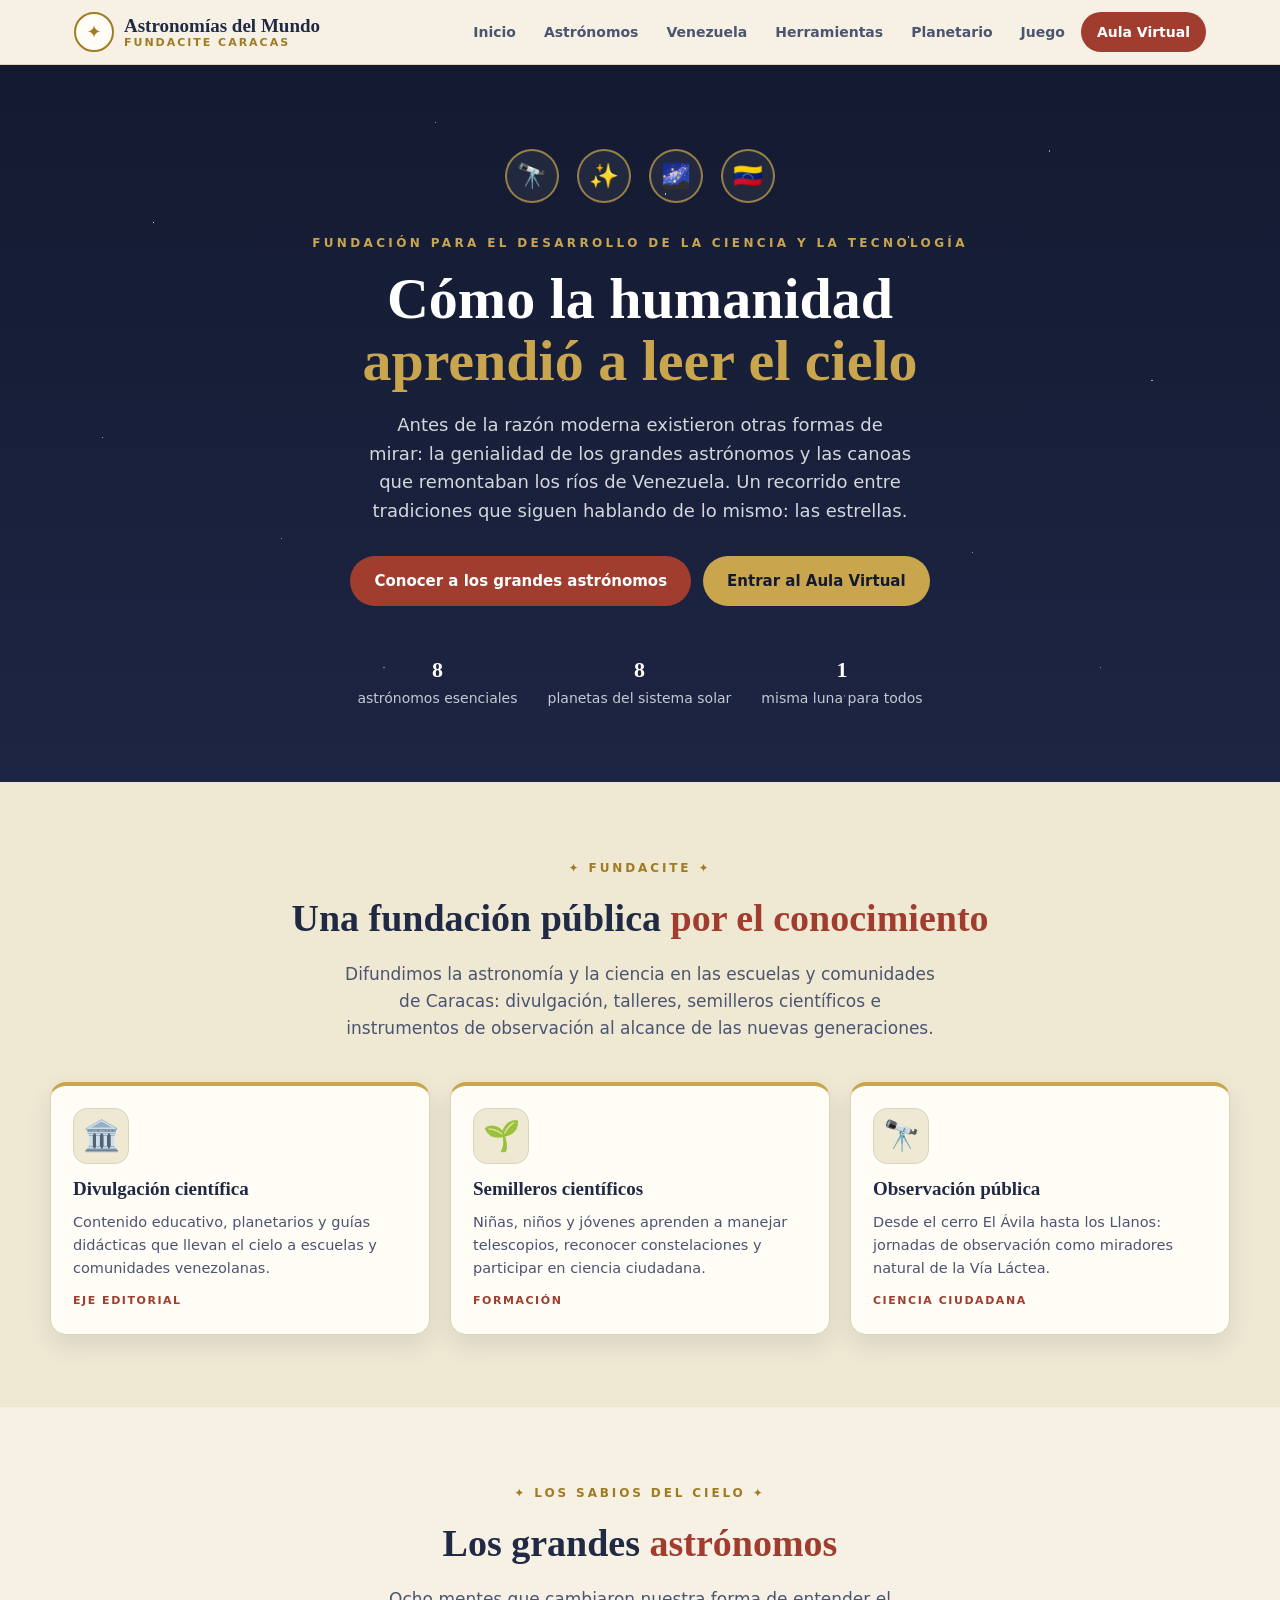
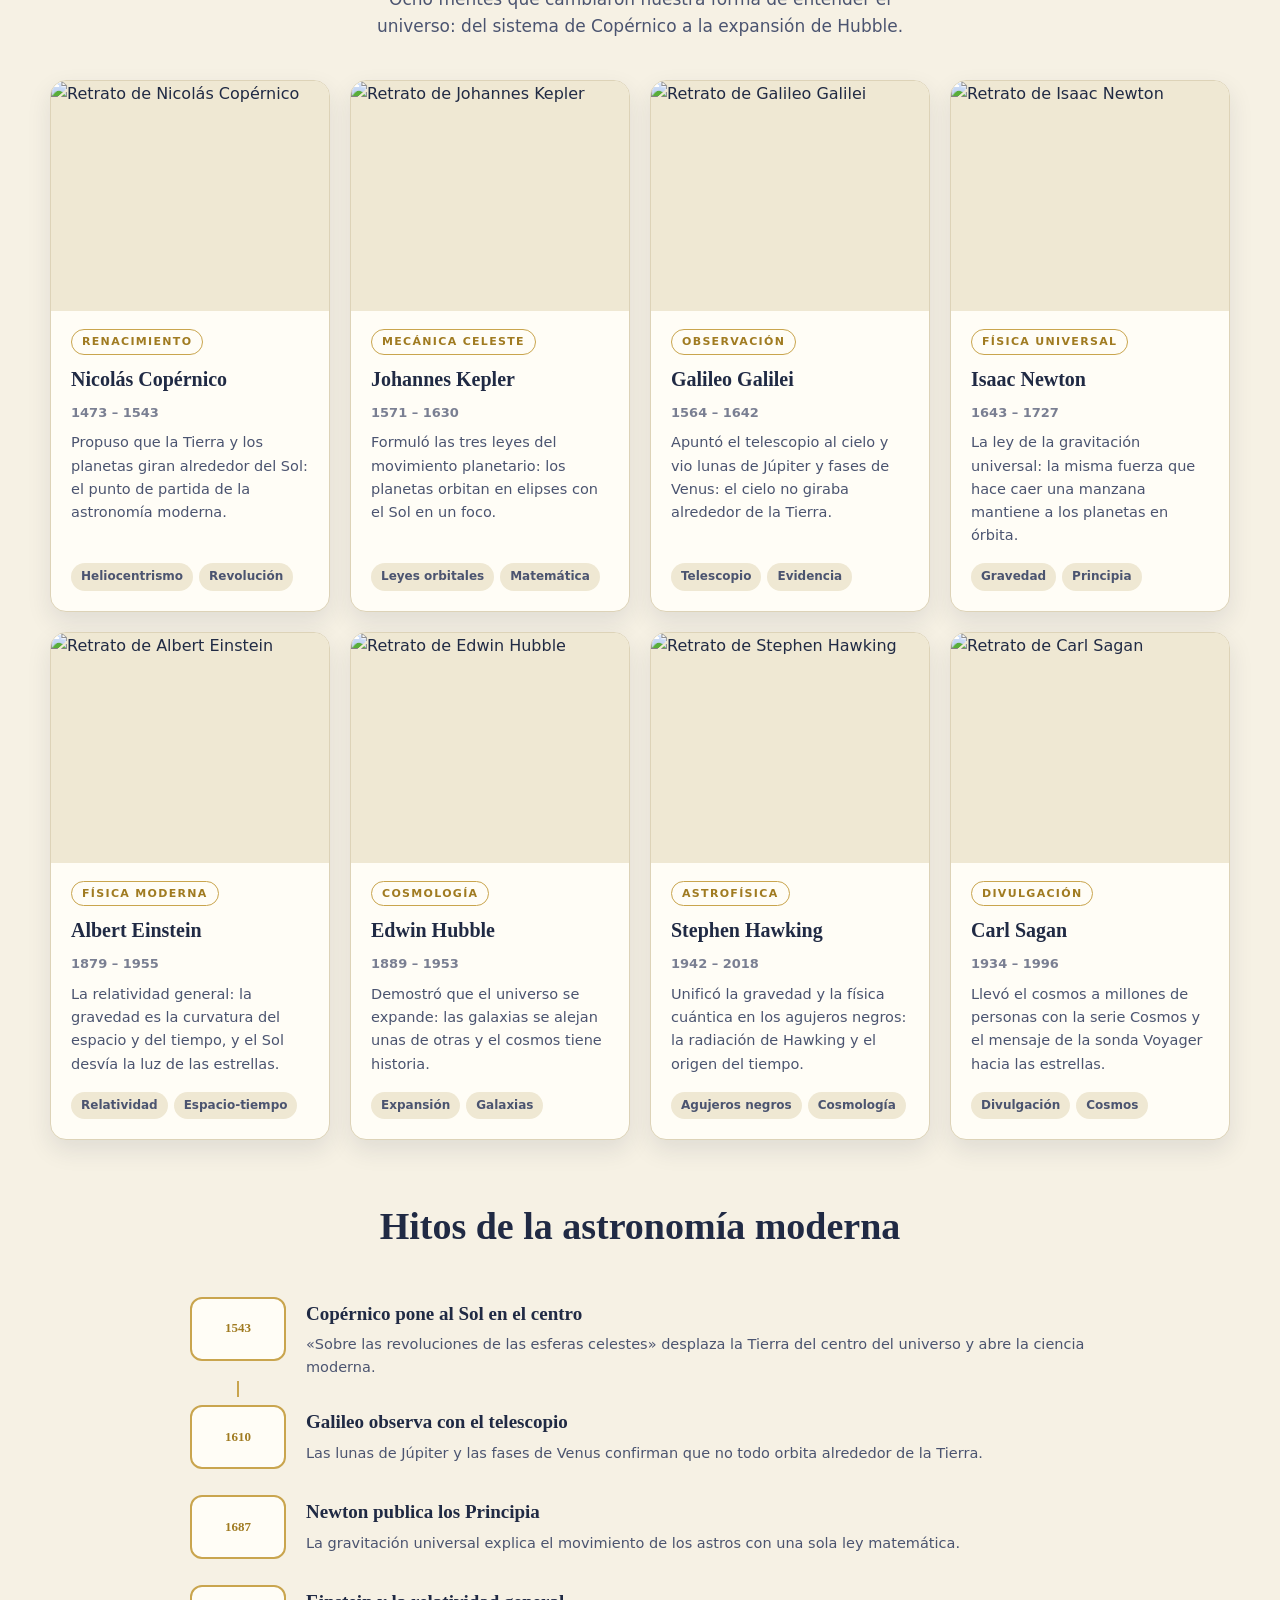
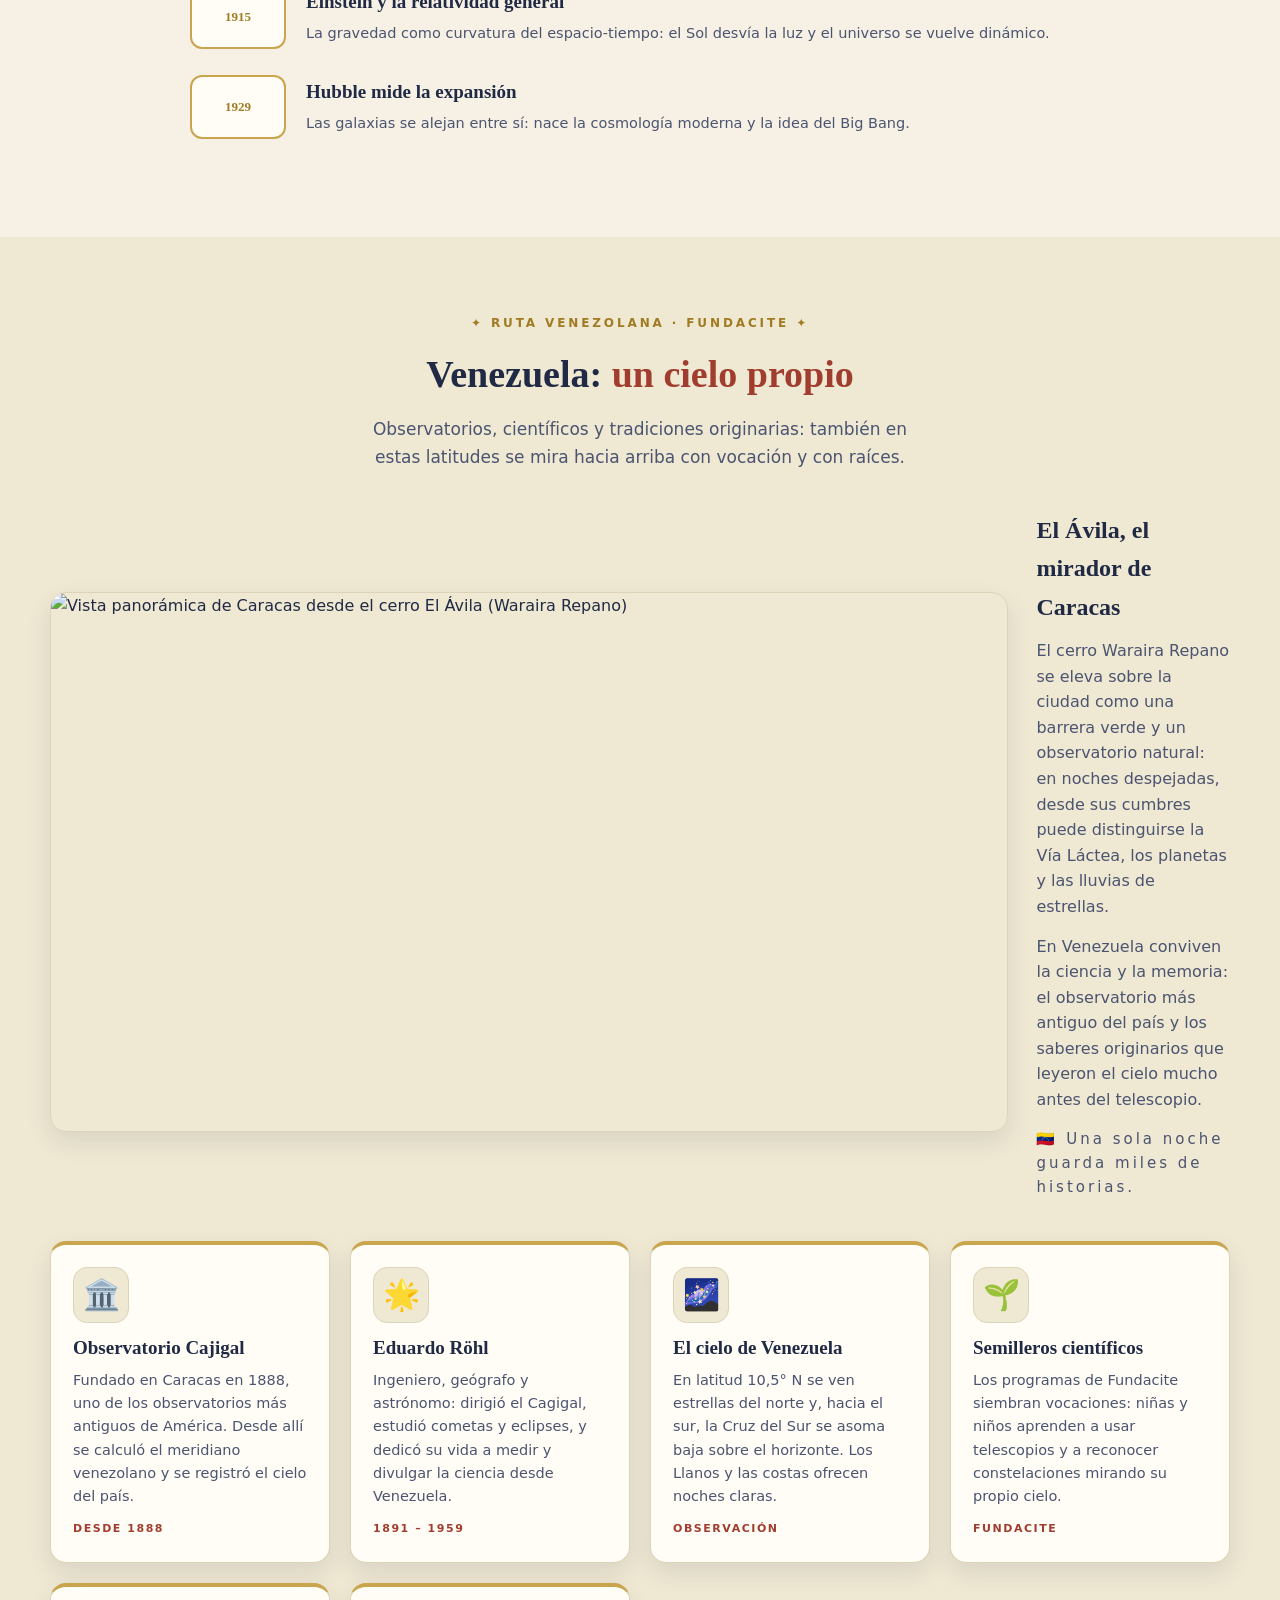
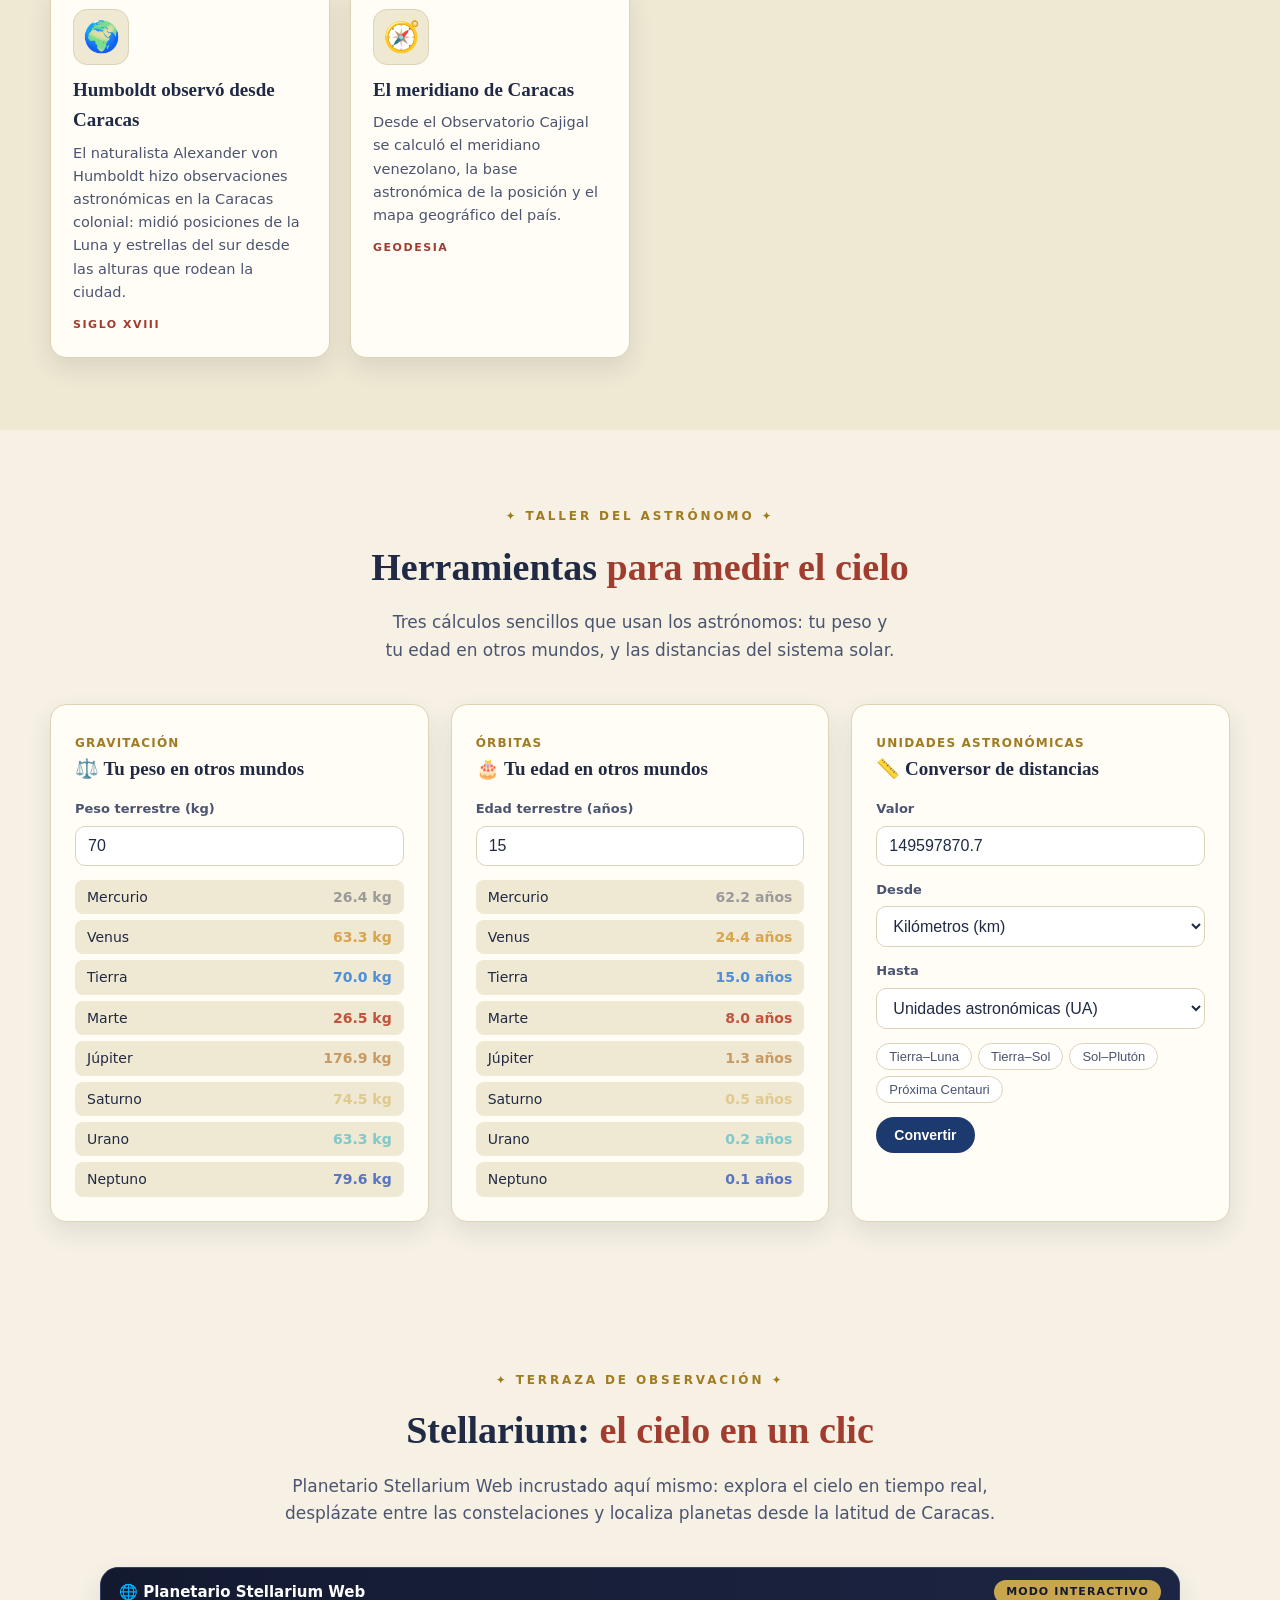
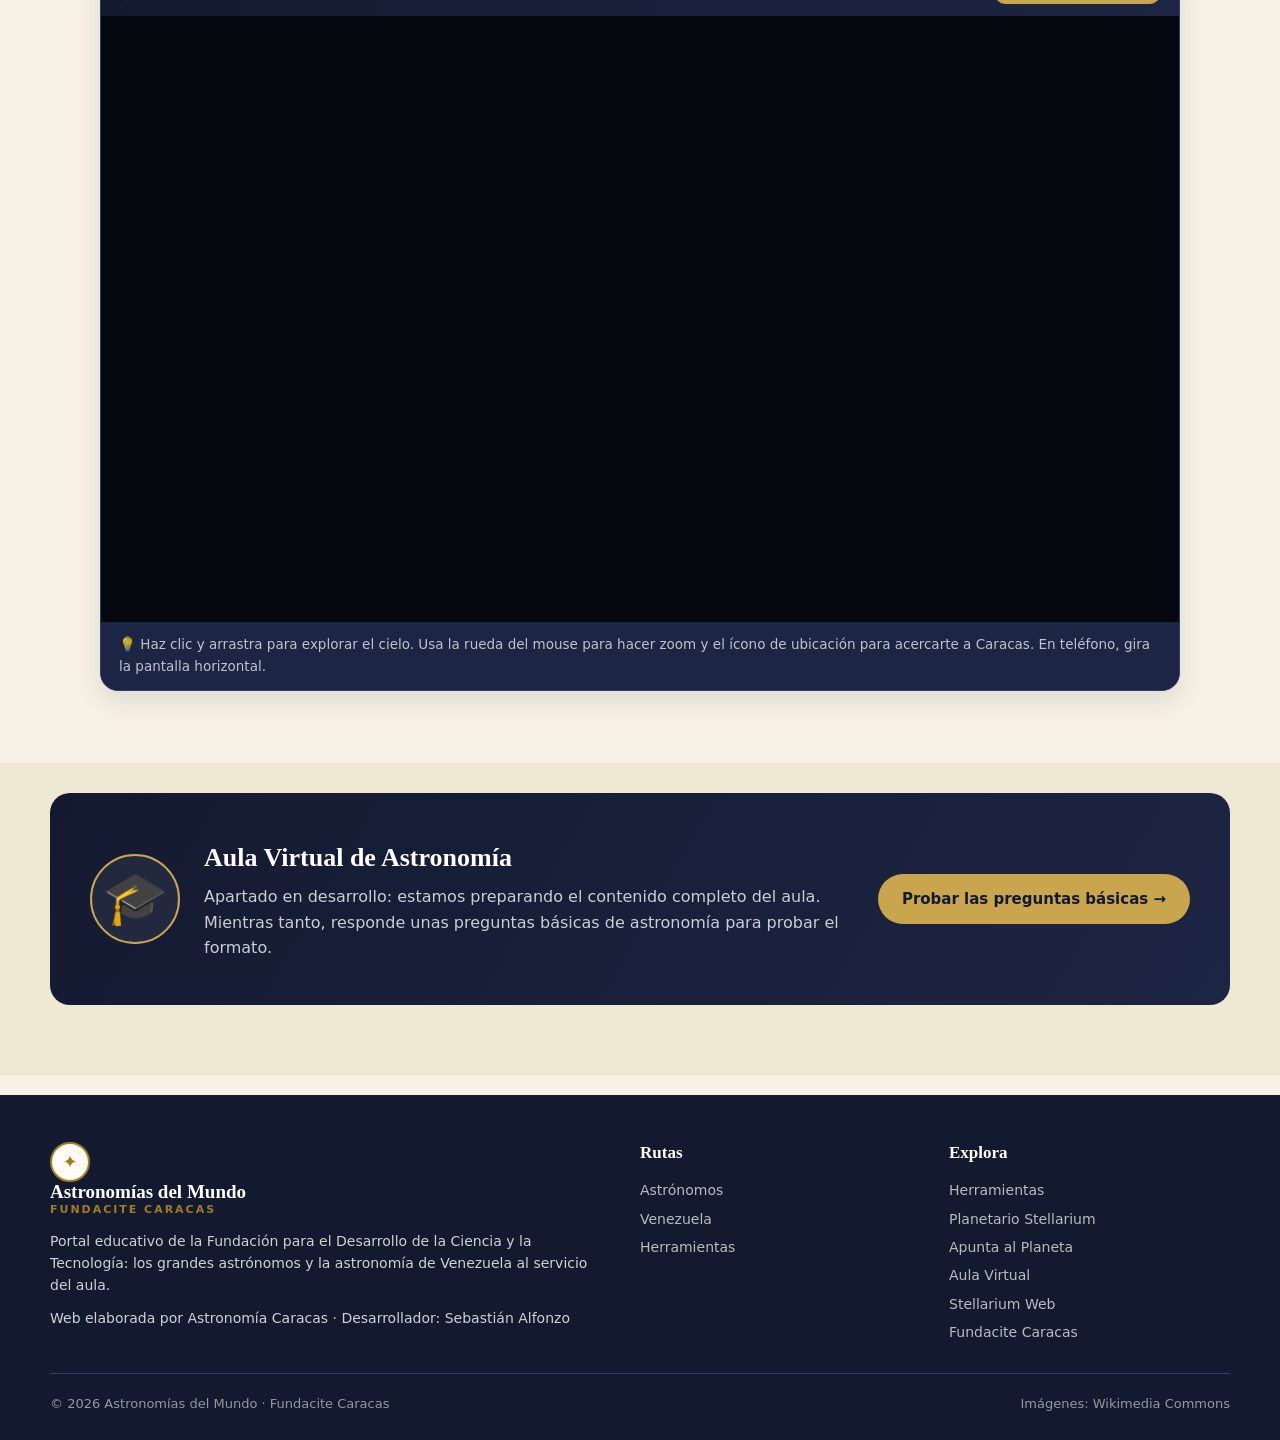
==== index.html @ c4f4f10f "Fundaciteweb: portal Astronomias del Mundo + juego Apunta al Planeta" ====
<!DOCTYPE html>
<html lang="es" dir="ltr">
<head>
    <meta charset="UTF-8">
    <meta name="viewport" content="width=device-width, initial-scale=1.0">
    <title>Astronomías del Mundo · Fundacite Caracas</title>
    <meta name="description" content="Portal educativo de astronomía de la Fundación para el Desarrollo de la Ciencia y la Tecnología: los grandes astrónomos y el cielo de Venezuela.">
    <link rel="stylesheet" href="css/style.css">
</head>
<body>
    <a class="skip-link" href="#inicio">Saltar al contenido</a>

    <!-- ============ ENCABEZADO ============ -->
    <header class="site-header">
        <div class="header-inner">
            <a class="brand" href="index.html">
                <span class="brand-mark" aria-hidden="true">✦</span>
                <span class="brand-name">Astronomías del Mundo<span class="brand-sub">Fundacite Caracas</span></span>
            </a>
            <button class="menu-toggle" type="button" aria-label="Abrir menú">☰</button>
            <nav class="main-nav" aria-label="Principal">
                <a href="#inicio">Inicio</a>
                <a href="#astronomos">Astrónomos</a>
                <a href="#venezuela">Venezuela</a>
                <a href="#herramientas">Herramientas</a>
                <a href="#planetario">Planetario</a>
                <a href="juego.html">Juego</a>
                <a class="nav-cta" href="aula.html">Aula Virtual</a>
            </nav>
        </div>
    </header>

    <main id="inicio">
        <!-- ============ HERO ============ -->
        <section class="hero">
            <div class="hero-inner">
                <div class="hero-emblems" aria-hidden="true">
                    <span class="emblem">🔭</span>
                    <span class="emblem">✨</span>
                    <span class="emblem">🌌</span>
                    <span class="emblem">🇻🇪</span>
                </div>
                <span class="hero-eyebrow">Fundación para el Desarrollo de la Ciencia y la Tecnología</span>
                <h1>Cómo la humanidad <em>aprendió a leer el cielo</em></h1>
                <p class="lead">Antes de la razón moderna existieron otras formas de mirar: la genialidad de los grandes astrónomos y las canoas que remontaban los ríos de Venezuela. Un recorrido entre tradiciones que siguen hablando de lo mismo: las estrellas.</p>
                <div class="hero-actions">
                    <a class="btn btn-primary" href="#astronomos">Conocer a los grandes astrónomos</a>
                    <a class="btn btn-gold" href="aula.html">Entrar al Aula Virtual</a>
                </div>
                <div class="hero-stats">
                    <div><b>8</b> astrónomos esenciales</div>
                    <div><b>8</b> planetas del sistema solar</div>
                    <div><b>1</b> misma luna para todos</div>
                </div>
            </div>
        </section>

        <!-- ============ INSTITUCIÓN ============ -->
        <section class="section section-alt">
            <div class="container">
                <div class="section-head">
                    <span class="section-eyebrow">Fundacite</span>
                    <h2>Una fundación pública <span class="accent">por el conocimiento</span></h2>
                    <p>Difundimos la astronomía y la ciencia en las escuelas y comunidades de Caracas: divulgación, talleres, semilleros científicos e instrumentos de observación al alcance de las nuevas generaciones.</p>
                </div>
                <div class="fichas" style="grid-template-columns:repeat(auto-fit,minmax(260px,1fr))">
                    <div class="ficha">
                        <div class="ico" aria-hidden="true">🏛️</div>
                        <h3>Divulgación científica</h3>
                        <p>Contenido educativo, planetarios y guías didácticas que llevan el cielo a escuelas y comunidades venezolanas.</p>
                        <span class="label">Eje editorial</span>
                    </div>
                    <div class="ficha">
                        <div class="ico" aria-hidden="true">🌱</div>
                        <h3>Semilleros científicos</h3>
                        <p>Niñas, niños y jóvenes aprenden a manejar telescopios, reconocer constelaciones y participar en ciencia ciudadana.</p>
                        <span class="label">Formación</span>
                    </div>
                    <div class="ficha">
                        <div class="ico" aria-hidden="true">🔭</div>
                        <h3>Observación pública</h3>
                        <p>Desde el cerro El Ávila hasta los Llanos: jornadas de observación como miradores natural de la Vía Láctea.</p>
                        <span class="label">Ciencia ciudadana</span>
                    </div>
                </div>
            </div>
        </section>

        <!-- ============ GRANDES ASTRÓNOMOS ============ -->
        <section class="section" id="astronomos">
            <div class="container">
                <div class="section-head">
                    <span class="section-eyebrow">Los sabios del cielo</span>
                    <h2>Los grandes <span class="accent">astrónomos</span></h2>
                    <p>Ocho mentes que cambiaron nuestra forma de entender el universo: del sistema de Copérnico a la expansión de Hubble.</p>
                </div>

                <div class="cards">
                    <article class="card">
                        <img src="https://upload.wikimedia.org/wikipedia/commons/thumb/f/f2/Nikolaus_Kopernikus.jpg/500px-Nikolaus_Kopernikus.jpg" alt="Retrato de Nicolás Copérnico" loading="lazy" width="500" height="640">
                        <div class="card-body">
                            <span class="card-tag">Renacimiento</span>
                            <h3>Nicolás Copérnico</h3>
                            <span class="sub">1473 – 1543</span>
                            <p>Propuso que la Tierra y los planetas giran alrededor del Sol: el punto de partida de la astronomía moderna.</p>
                            <ul><li>Heliocentrismo</li><li>Revolución</li></ul>
                        </div>
                    </article>

                    <article class="card">
                        <img src="https://upload.wikimedia.org/wikipedia/commons/thumb/7/74/JKepler.jpg/500px-JKepler.jpg" alt="Retrato de Johannes Kepler" loading="lazy" width="500" height="640">
                        <div class="card-body">
                            <span class="card-tag">Mecánica celeste</span>
                            <h3>Johannes Kepler</h3>
                            <span class="sub">1571 – 1630</span>
                            <p>Formuló las tres leyes del movimiento planetario: los planetas orbitan en elipses con el Sol en un foco.</p>
                            <ul><li>Leyes orbitales</li><li>Matemática</li></ul>
                        </div>
                    </article>

                    <article class="card">
                        <img src="https://upload.wikimedia.org/wikipedia/commons/thumb/d/d4/Justus_Sustermans_-_Portrait_of_Galileo_Galilei%2C_1636.jpg/500px-Justus_Sustermans_-_Portrait_of_Galileo_Galilei%2C_1636.jpg" alt="Retrato de Galileo Galilei" loading="lazy" width="500" height="640">
                        <div class="card-body">
                            <span class="card-tag">Observación</span>
                            <h3>Galileo Galilei</h3>
                            <span class="sub">1564 – 1642</span>
                            <p>Apuntó el telescopio al cielo y vio lunas de Júpiter y fases de Venus: el cielo no giraba alrededor de la Tierra.</p>
                            <ul><li>Telescopio</li><li>Evidencia</li></ul>
                        </div>
                    </article>

                    <article class="card">
                        <img src="https://upload.wikimedia.org/wikipedia/commons/thumb/3/3b/Portrait_of_Sir_Isaac_Newton%2C_1689.jpg/500px-Portrait_of_Sir_Isaac_Newton%2C_1689.jpg" alt="Retrato de Isaac Newton" loading="lazy" width="500" height="640">
                        <div class="card-body">
                            <span class="card-tag">Física universal</span>
                            <h3>Isaac Newton</h3>
                            <span class="sub">1643 – 1727</span>
                            <p>La ley de la gravitación universal: la misma fuerza que hace caer una manzana mantiene a los planetas en órbita.</p>
                            <ul><li>Gravedad</li><li>Principia</li></ul>
                        </div>
                    </article>

                    <article class="card">
                        <img src="https://upload.wikimedia.org/wikipedia/commons/thumb/2/28/Albert_Einstein_Head_cleaned.jpg/500px-Albert_Einstein_Head_cleaned.jpg" alt="Retrato de Albert Einstein" loading="lazy" width="500" height="640">
                        <div class="card-body">
                            <span class="card-tag">Física moderna</span>
                            <h3>Albert Einstein</h3>
                            <span class="sub">1879 – 1955</span>
                            <p>La relatividad general: la gravedad es la curvatura del espacio y del tiempo, y el Sol desvía la luz de las estrellas.</p>
                            <ul><li>Relatividad</li><li>Espacio-tiempo</li></ul>
                        </div>
                    </article>

                    <article class="card">
                        <img src="https://upload.wikimedia.org/wikipedia/commons/thumb/1/15/Studio_portrait_photograph_of_Edwin_Powell_Hubble_%28cropped%29.JPG/500px-Studio_portrait_photograph_of_Edwin_Powell_Hubble_%28cropped%29.JPG" alt="Retrato de Edwin Hubble" loading="lazy" width="500" height="640">
                        <div class="card-body">
                            <span class="card-tag">Cosmología</span>
                            <h3>Edwin Hubble</h3>
                            <span class="sub">1889 – 1953</span>
                            <p>Demostró que el universo se expande: las galaxias se alejan unas de otras y el cosmos tiene historia.</p>
                            <ul><li>Expansión</li><li>Galaxias</li></ul>
                        </div>
                    </article>

                    <article class="card">
                        <img src="https://upload.wikimedia.org/wikipedia/commons/thumb/e/eb/Stephen_Hawking.StarChild.jpg/500px-Stephen_Hawking.StarChild.jpg" alt="Retrato de Stephen Hawking" loading="lazy" width="500" height="640">
                        <div class="card-body">
                            <span class="card-tag">Astrofísica</span>
                            <h3>Stephen Hawking</h3>
                            <span class="sub">1942 – 2018</span>
                            <p>Unificó la gravedad y la física cuántica en los agujeros negros: la radiación de Hawking y el origen del tiempo.</p>
                            <ul><li>Agujeros negros</li><li>Cosmología</li></ul>
                        </div>
                    </article>

                    <article class="card">
                        <img src="https://upload.wikimedia.org/wikipedia/commons/thumb/8/8d/Carl_Sagan_Planetary_Society_cropped.png/500px-Carl_Sagan_Planetary_Society_cropped.jpg" alt="Retrato de Carl Sagan" loading="lazy" width="500" height="640">
                        <div class="card-body">
                            <span class="card-tag">Divulgación</span>
                            <h3>Carl Sagan</h3>
                            <span class="sub">1934 – 1996</span>
                            <p>Llevó el cosmos a millones de personas con la serie Cosmos y el mensaje de la sonda Voyager hacia las estrellas.</p>
                            <ul><li>Divulgación</li><li>Cosmos</li></ul>
                        </div>
                    </article>
                </div>

                <div class="section-head" style="margin-top:56px">
                    <h2>Hitos de la astronomía moderna</h2>
                </div>
                <div class="ruta">
                    <div class="hito">
                        <div class="hito-date">1543</div>
                        <div class="hito-body">
                            <h3>Copérnico pone al Sol en el centro</h3>
                            <p>«Sobre las revoluciones de las esferas celestes» desplaza la Tierra del centro del universo y abre la ciencia moderna.</p>
                        </div>
                    </div>
                    <div class="hito">
                        <div class="hito-date">1610</div>
                        <div class="hito-body">
                            <h3>Galileo observa con el telescopio</h3>
                            <p>Las lunas de Júpiter y las fases de Venus confirman que no todo orbita alrededor de la Tierra.</p>
                        </div>
                    </div>
                    <div class="hito">
                        <div class="hito-date">1687</div>
                        <div class="hito-body">
                            <h3>Newton publica los Principia</h3>
                            <p>La gravitación universal explica el movimiento de los astros con una sola ley matemática.</p>
                        </div>
                    </div>
                    <div class="hito">
                        <div class="hito-date">1915</div>
                        <div class="hito-body">
                            <h3>Einstein y la relatividad general</h3>
                            <p>La gravedad como curvatura del espacio-tiempo: el Sol desvía la luz y el universo se vuelve dinámico.</p>
                        </div>
                    </div>
                    <div class="hito">
                        <div class="hito-date">1929</div>
                        <div class="hito-body">
                            <h3>Hubble mide la expansión</h3>
                            <p>Las galaxias se alejan entre sí: nace la cosmología moderna y la idea del Big Bang.</p>
                        </div>
                    </div>
                </div>
            </div>
        </section>

        <!-- ============ VENEZUELA ============ -->
        <section class="section section-alt" id="venezuela">
            <div class="container">
                <div class="section-head">
                    <span class="section-eyebrow">Ruta venezolana · Fundacite</span>
                    <h2>Venezuela: <span class="accent">un cielo propio</span></h2>
                    <p>Observatorios, científicos y tradiciones originarias: también en estas latitudes se mira hacia arriba con vocación y con raíces.</p>
                </div>

                <div class="venezuela-grid">
                    <img src="https://upload.wikimedia.org/wikipedia/commons/thumb/e/e7/Vista_Panor%C3%A1mica_de_La_Ciudad_de_Caracas_desde_El_Paseo_el_Avila.jpg/960px-Vista_Panor%C3%A1mica_de_La_Ciudad_de_Caracas_desde_El_Paseo_el_Avila.jpg" alt="Vista panorámica de Caracas desde el cerro El Ávila (Waraira Repano)" loading="lazy" width="960" height="540">
                    <div class="venezuela-text">
                        <h3>El Ávila, el mirador de Caracas</h3>
                        <p>El cerro Waraira Repano se eleva sobre la ciudad como una barrera verde y un observatorio natural: en noches despejadas, desde sus cumbres puede distinguirse la Vía Láctea, los planetas y las lluvias de estrellas.</p>
                        <p>En Venezuela conviven la ciencia y la memoria: el observatorio más antiguo del país y los saberes originarios que leyeron el cielo mucho antes del telescopio.</p>
                        <p class="flag">🇻🇪 Una sola noche guarda miles de historias.</p>
                    </div>
                </div>

                <div class="fichas" style="margin-top:28px">
                    <div class="ficha">
                        <div class="ico" aria-hidden="true">🏛️</div>
                        <h3>Observatorio Cajigal</h3>
                        <p>Fundado en Caracas en 1888, uno de los observatorios más antiguos de América. Desde allí se calculó el meridiano venezolano y se registró el cielo del país.</p>
                        <span class="label">Desde 1888</span>
                    </div>
                    <div class="ficha">
                        <div class="ico" aria-hidden="true">🌟</div>
                        <h3>Eduardo Röhl</h3>
                        <p>Ingeniero, geógrafo y astrónomo: dirigió el Cagigal, estudió cometas y eclipses, y dedicó su vida a medir y divulgar la ciencia desde Venezuela.</p>
                        <span class="label">1891 – 1959</span>
                    </div>
                    <div class="ficha">
                        <div class="ico" aria-hidden="true">🌌</div>
                        <h3>El cielo de Venezuela</h3>
                        <p>En latitud 10,5° N se ven estrellas del norte y, hacia el sur, la Cruz del Sur se asoma baja sobre el horizonte. Los Llanos y las costas ofrecen noches claras.</p>
                        <span class="label">Observación</span>
                    </div>
                    <div class="ficha">
                        <div class="ico" aria-hidden="true">🌱</div>
                        <h3>Semilleros científicos</h3>
                        <p>Los programas de Fundacite siembran vocaciones: niñas y niños aprenden a usar telescopios y a reconocer constelaciones mirando su propio cielo.</p>
                        <span class="label">Fundacite</span>
                    </div>
                    <div class="ficha">
                        <div class="ico" aria-hidden="true">🌍</div>
                        <h3>Humboldt observó desde Caracas</h3>
                        <p>El naturalista Alexander von Humboldt hizo observaciones astronómicas en la Caracas colonial: midió posiciones de la Luna y estrellas del sur desde las alturas que rodean la ciudad.</p>
                        <span class="label">Siglo XVIII</span>
                    </div>
                    <div class="ficha">
                        <div class="ico" aria-hidden="true">🧭</div>
                        <h3>El meridiano de Caracas</h3>
                        <p>Desde el Observatorio Cajigal se calculó el meridiano venezolano, la base astronómica de la posición y el mapa geográfico del país.</p>
                        <span class="label">Geodesia</span>
                    </div>
                </div>
            </div>
        </section>

        <!-- ============ HERRAMIENTAS ============ -->
        <section class="section" id="herramientas">
            <div class="container">
                <div class="section-head">
                    <span class="section-eyebrow">Taller del astrónomo</span>
                    <h2>Herramientas <span class="accent">para medir el cielo</span></h2>
                    <p>Tres cálculos sencillos que usan los astrónomos: tu peso y tu edad en otros mundos, y las distancias del sistema solar.</p>
                </div>

                <div class="tools-grid">
                    <div class="tool" id="tool-peso">
                        <span class="tool-tag">Gravitación</span>
                        <h3>⚖️ Tu peso en otros mundos</h3>
                        <div class="field">
                            <label for="weight-input">Peso terrestre (kg)</label>
                            <input type="number" id="weight-input" value="70" min="0" step="0.1" inputmode="decimal">
                        </div>
                        <div class="tool-results" id="weight-results"></div>
                    </div>

                    <div class="tool" id="tool-edad">
                        <span class="tool-tag">Órbitas</span>
                        <h3>🎂 Tu edad en otros mundos</h3>
                        <div class="field">
                            <label for="age-input">Edad terrestre (años)</label>
                            <input type="number" id="age-input" value="15" min="0" step="0.5" inputmode="decimal">
                        </div>
                        <div class="tool-results" id="age-results"></div>
                    </div>

                    <div class="tool" id="tool-dist">
                        <span class="tool-tag">Unidades astronómicas</span>
                        <h3>📏 Conversor de distancias</h3>
                        <div class="field">
                            <label for="dist-input">Valor</label>
                            <input type="number" id="dist-input" value="149597870.7" min="0" step="any" inputmode="decimal">
                        </div>
                        <div class="field">
                            <label for="dist-from">Desde</label>
                            <select id="dist-from">
                                <option value="km">Kilómetros (km)</option>
                                <option value="ua">Unidades astronómicas (UA)</option>
                                <option value="ly">Años luz (ly)</option>
                            </select>
                        </div>
                        <div class="field">
                            <label for="dist-to">Hasta</label>
                            <select id="dist-to">
                                <option value="ua" selected>Unidades astronómicas (UA)</option>
                                <option value="km">Kilómetros (km)</option>
                                <option value="ly">Años luz (ly)</option>
                            </select>
                        </div>
                        <div class="chips">
                            <button class="chip" type="button">Tierra–Luna</button>
                            <button class="chip" type="button">Tierra–Sol</button>
                            <button class="chip" type="button">Sol–Plutón</button>
                            <button class="chip" type="button">Próxima Centauri</button>
                        </div>
                        <button class="tool-btn" id="dist-convert" type="button">Convertir</button>
                        <div class="tool-results" id="dist-results"></div>
                    </div>
                </div>
            </div>
        </section>

        <!-- ============ PLANETARIO (CAPTURADORA STELLARIUM) ============ -->
        <section class="section" id="planetario">
            <div class="container">
                <div class="section-head">
                    <span class="section-eyebrow">Terraza de observación</span>
                    <h2>Stellarium: <span class="accent">el cielo en un clic</span></h2>
                    <p>Planetario Stellarium Web incrustado aquí mismo: explora el cielo en tiempo real, desplázate entre las constelaciones y localiza planetas desde la latitud de Caracas.</p>
                </div>

                <div class="sky-frame">
                    <div class="sky-frame-head">
                        <span>🌐 Planetario Stellarium Web</span>
                        <span class="sky-live">MODO INTERACTIVO</span>
                    </div>
                    <div class="sky-embed">
                        <iframe src="https://stellarium-web.org/" title="Planetario Stellarium Web" loading="lazy" allowfullscreen></iframe>
                    </div>
                    <p class="rotate-tip">📱 En el celular: gira el teléfono a <strong>horizontal</strong> para ver el planetario a pantalla completa.</p>
                    <p class="sky-hint">💡 Haz clic y arrastra para explorar el cielo. Usa la rueda del mouse para hacer zoom y el ícono de ubicación para acercarte a Caracas. En teléfono, gira la pantalla horizontal.</p>
                </div>
            </div>
        </section>

        <!-- ============ BANNER AULA ============ -->
        <section class="section section-alt" style="padding-top:30px;padding-bottom:70px">
            <div class="container">
                <div class="aula-banner">
                    <div class="ab-ico" aria-hidden="true">🎓</div>
                    <div class="ab-text">
                        <h3>Aula Virtual de Astronomía</h3>
                        <p>Apartado en desarrollo: estamos preparando el contenido completo del aula. Mientras tanto, responde unas preguntas básicas de astronomía para probar el formato.</p>
                    </div>
                    <a class="btn btn-gold" href="aula.html">Probar las preguntas básicas →</a>
                </div>
            </div>
        </section>
    </main>

    <!-- ============ PIE ============ -->
    <footer class="footer">
        <div class="footer-inner">
            <div class="footer-grid">
                <div class="footer-about">
                    <a class="brand" href="index.html" style="margin-right:auto">
                        <span class="brand-mark" aria-hidden="true">✦</span>
                        <span class="brand-name" style="color:#fff">Astronomías del Mundo<span class="brand-sub">Fundacite Caracas</span></span>
                    </a>
                    <p>Portal educativo de la Fundación para el Desarrollo de la Ciencia y la Tecnología: los grandes astrónomos y la astronomía de Venezuela al servicio del aula.</p>
                    <p>Web elaborada por Astronomía Caracas · Desarrollador: Sebastián Alfonzo</p>
                </div>
                <div>
                    <h4>Rutas</h4>
                    <a href="#astronomos">Astrónomos</a>
                    <a href="#venezuela">Venezuela</a>
                    <a href="#herramientas">Herramientas</a>
                </div>
                <div>
                    <h4>Explora</h4>
                    <a href="#herramientas">Herramientas</a>
                    <a href="#planetario">Planetario Stellarium</a>
                    <a href="juego.html">Apunta al Planeta</a>
                    <a href="aula.html">Aula Virtual</a>
                    <a href="https://stellarium-web.org/" target="_blank" rel="noopener">Stellarium Web</a>
                    <a href="https://fundacite-caracas.com/" target="_blank" rel="noopener">Fundacite Caracas</a>
                </div>
            </div>
            <div class="footer-bottom">
                <span>© <span id="year">2026</span> Astronomías del Mundo · Fundacite Caracas</span>
                <span>Imágenes: Wikimedia Commons</span>
            </div>
        </div>
    </footer>

    <script src="js/main.js" defer></script>
</body>
</html>
---- css/style.css ----
/* ============================================
   ASTRONOMÍAS DEL MUNDO · FUNDACITE CARACAS
   Tema estático y ligero: editorial claro + cielo nocturno.
   ============================================ */

:root {
    --paper: #f6f1e4;
    --paper-2: #efe8d3;
    --card: #fffdf6;
    --ink: #202a44;
    --ink-soft: #4b5470;
    --muted: #7a7f92;
    --line: #ddd3b8;
    --gold: #a07b21;
    --gold-soft: #c9a54e;
    --red: #a13d2f;
    --blue: #1d3a6e;
    --night: #131a30;
    --night-2: #1d2544;
    --night-line: #31406b;
    --white: #ffffff;
    --serif: Georgia, "Times New Roman", serif;
    --sans: system-ui, -apple-system, "Segoe UI", Roboto, Arial, sans-serif;
    --max: 1180px;
    --radius: 16px;
    --shadow: 0 10px 24px rgba(32, 42, 68, 0.10);
}

* { margin: 0; padding: 0; box-sizing: border-box; }

html { scroll-behavior: smooth; }

body {
    font-family: var(--sans);
    background: var(--paper);
    color: var(--ink);
    line-height: 1.6;
    font-size: 16px;
}

img { max-width: 100%; display: block; }

a { color: inherit; }

:focus-visible {
    outline: 3px solid var(--gold);
    outline-offset: 2px;
    border-radius: 4px;
}

.section, .unidades, #inicio { scroll-margin-top: 74px; }

.ficha.has-img { padding: 0; overflow: hidden; }

.ficha.has-img > img { width: 100%; height: 180px; object-fit: cover; background: var(--paper-2); }

.ficha.has-img .ficha-body { padding: 20px 22px 22px; }

.skip-link {
    position: absolute;
    left: -9999px;
    top: 0;
    background: var(--ink);
    color: #fff;
    padding: 10px 16px;
    z-index: 100;
}

.skip-link:focus { left: 8px; top: 8px; }

/* ---------- Encabezado ---------- */

.site-header {
    position: sticky;
    top: 0;
    z-index: 50;
    background: rgba(246, 241, 228, 0.92);
    -webkit-backdrop-filter: blur(6px);
    backdrop-filter: blur(6px);
    border-bottom: 1px solid var(--line);
}

.header-inner {
    max-width: var(--max);
    margin: 0 auto;
    padding: 12px 24px;
    display: flex;
    align-items: center;
    gap: 16px;
}

.brand {
    display: flex;
    align-items: center;
    gap: 10px;
    text-decoration: none;
    margin-right: auto;
}

.brand-mark {
    width: 40px;
    height: 40px;
    border: 2px solid var(--gold);
    border-radius: 50%;
    display: grid;
    place-items: center;
    color: var(--gold);
    font-size: 18px;
    background: var(--card);
}

.brand-name {
    font-family: var(--serif);
    font-size: 19px;
    font-weight: 700;
    color: var(--ink);
    line-height: 1.1;
}

.brand-sub {
    display: block;
    font-family: var(--sans);
    font-size: 11px;
    letter-spacing: 0.18em;
    text-transform: uppercase;
    color: var(--gold);
    font-weight: 700;
}

.main-nav { display: flex; align-items: center; gap: 4px; flex-wrap: wrap; }

.main-nav a {
    text-decoration: none;
    color: var(--ink-soft);
    font-size: 14px;
    font-weight: 600;
    padding: 8px 12px;
    border-radius: 999px;
}

.main-nav a:hover { color: var(--ink); background: var(--paper-2); }

.main-nav .nav-cta {
    background: var(--red);
    color: #fff;
    border-radius: 999px;
    padding: 9px 16px;
}

.main-nav .nav-cta:hover { background: #8a3125; }

/* Menú compacto (móvil) */
.menu-toggle {
    display: none;
    background: var(--card);
    border: 1px solid var(--line);
    border-radius: 10px;
    font-size: 20px;
    padding: 6px 10px;
    cursor: pointer;
    color: var(--ink);
}

/* ---------- Hero ---------- */

.hero {
    position: relative;
    overflow: hidden;
    background: linear-gradient(180deg, var(--night) 0%, var(--night-2) 100%);
    color: #fff;
    padding: 84px 24px 72px;
}

.hero::before {
    content: "";
    position: absolute;
    inset: 0;
    background-image:
        radial-gradient(1.4px 1.4px at 12% 22%, rgba(255,255,255,0.85) 50%, transparent 51%),
        radial-gradient(1.2px 1.2px at 34% 8%, rgba(201,165,78,0.9) 50%, transparent 51%),
        radial-gradient(1.4px 1.4px at 52% 18%, rgba(255,255,255,0.7) 50%, transparent 51%),
        radial-gradient(1.1px 1.1px at 64% 6%, rgba(255,255,255,0.8) 50%, transparent 51%),
        radial-gradient(1.5px 1.5px at 71% 24%, rgba(255,255,255,0.75) 50%, transparent 51%),
        radial-gradient(1.2px 1.2px at 82% 12%, rgba(201,165,78,0.85) 50%, transparent 51%),
        radial-gradient(1.3px 1.3px at 8% 52%, rgba(255,255,255,0.6) 50%, transparent 51%),
        radial-gradient(1.1px 1.1px at 22% 66%, rgba(255,255,255,0.5) 50%, transparent 51%),
        radial-gradient(1.4px 1.4px at 44% 44%, rgba(255,255,255,0.55) 50%, transparent 51%),
        radial-gradient(1.2px 1.2px at 58% 58%, rgba(201,165,78,0.6) 50%, transparent 51%),
        radial-gradient(1.3px 1.3px at 76% 68%, rgba(255,255,255,0.5) 50%, transparent 51%),
        radial-gradient(1.5px 1.5px at 90% 44%, rgba(255,255,255,0.6) 50%, transparent 51%),
        radial-gradient(1.2px 1.2px at 30% 84%, rgba(255,255,255,0.45) 50%, transparent 51%),
        radial-gradient(1.3px 1.3px at 66% 88%, rgba(255,255,255,0.4) 50%, transparent 51%),
        radial-gradient(1.1px 1.1px at 86% 84%, rgba(255,255,255,0.45) 50%, transparent 51%);
}

.hero-inner {
    position: relative;
    max-width: 820px;
    margin: 0 auto;
    text-align: center;
}

.hero-emblems {
    display: flex;
    justify-content: center;
    gap: 18px;
    margin-bottom: 26px;
}

.emblem {
    width: 54px;
    height: 54px;
    border-radius: 50%;
    border: 2px solid rgba(201, 165, 78, 0.7);
    display: grid;
    place-items: center;
    font-size: 24px;
    background: rgba(255, 255, 255, 0.06);
    color: var(--gold-soft);
}

.hero-eyebrow {
    display: inline-block;
    font-size: 12px;
    letter-spacing: 0.28em;
    text-transform: uppercase;
    color: var(--gold-soft);
    font-weight: 700;
    margin-bottom: 14px;
}

.hero h1 {
    font-family: var(--serif);
    font-size: clamp(34px, 5.6vw, 58px);
    line-height: 1.08;
    font-weight: 700;
    margin-bottom: 18px;
    text-wrap: balance;
}

.hero h1 em { color: var(--gold-soft); font-style: normal; }

.hero p.lead {
    font-size: 18px;
    color: rgba(255, 255, 255, 0.82);
    max-width: 640px;
    margin: 0 auto 30px;
    text-wrap: balance;
}

.hero-actions {
    display: flex;
    flex-wrap: wrap;
    justify-content: center;
    gap: 12px;
}

.btn {
    display: inline-block;
    text-decoration: none;
    font-weight: 700;
    font-size: 15px;
    padding: 13px 24px;
    border-radius: 999px;
    border: 0;
    cursor: pointer;
    transition: transform 0.15s ease, box-shadow 0.15s ease;
}

.btn:hover { transform: translateY(-2px); }

.btn-primary { background: var(--red); color: #fff; }
.btn-primary:hover { box-shadow: 0 8px 18px rgba(161, 61, 47, 0.4); }

.btn-gold { background: var(--gold-soft); color: var(--night); }
.btn-gold:hover { box-shadow: 0 8px 18px rgba(201, 165, 78, 0.4); }

.btn-ghost {
    background: transparent;
    color: #fff;
    border: 1.5px solid rgba(255, 255, 255, 0.45);
}

.hero-stats {
    display: flex;
    justify-content: center;
    gap: 10px 30px;
    flex-wrap: wrap;
    margin-top: 46px;
    color: rgba(255, 255, 255, 0.75);
    font-size: 14px;
}

.hero-stats b {
    display: block;
    font-family: var(--serif);
    font-size: 22px;
    color: #fff;
}

/* ---------- Secciones ---------- */

.section { padding: 72px 24px; }

.section-alt { background: var(--paper-2); }

.section-head {
    max-width: 760px;
    margin: 0 auto 40px;
    text-align: center;
}

.section-eyebrow {
    display: inline-block;
    font-size: 12px;
    letter-spacing: 0.24em;
    text-transform: uppercase;
    color: var(--gold);
    font-weight: 700;
    margin-bottom: 10px;
}

.section-eyebrow::before { content: "✦ "; }
.section-eyebrow::after { content: " ✦"; }

.section-head h2 {
    font-family: var(--serif);
    font-size: clamp(26px, 4vw, 38px);
    margin-bottom: 12px;
    color: var(--ink);
    text-wrap: balance;
}

.section-head h2 .accent { color: var(--red); }

.section-head p {
    color: var(--ink-soft);
    font-size: 17px;
    text-wrap: balance;
}

.container { max-width: var(--max); margin: 0 auto; }

/* ---------- Tarjetas ---------- */

.cards {
    display: grid;
    grid-template-columns: repeat(auto-fit, minmax(255px, 1fr));
    gap: 20px;
}

.cards-4 { grid-template-columns: repeat(auto-fit, minmax(240px, 1fr)); }

.card {
    background: var(--card);
    border: 1px solid var(--line);
    border-radius: var(--radius);
    overflow: hidden;
    box-shadow: var(--shadow);
    display: flex;
    flex-direction: column;
}

.card img {
    width: 100%;
    height: 230px;
    object-fit: cover;
    object-position: 50% 18%;
    background: var(--paper-2);
}

.card-body { padding: 18px 20px 20px; display: flex; flex-direction: column; gap: 8px; flex: 1; }

.card-tag {
    align-self: flex-start;
    font-size: 11px;
    font-weight: 700;
    letter-spacing: 0.12em;
    text-transform: uppercase;
    color: var(--gold);
    border: 1px solid var(--gold-soft);
    border-radius: 999px;
    padding: 3px 10px;
}

.card h3 {
    font-family: var(--serif);
    font-size: 20px;
    color: var(--ink);
}

.card .sub {
    font-size: 13px;
    color: var(--muted);
    font-weight: 600;
}

.card p { font-size: 14.5px; color: var(--ink-soft); }

.card ul {
    list-style: none;
    display: flex;
    flex-wrap: wrap;
    gap: 6px;
    margin-top: auto;
    padding-top: 8px;
}

.card ul li {
    font-size: 12px;
    background: var(--paper-2);
    border-radius: 999px;
    padding: 4px 10px;
    color: var(--ink-soft);
    font-weight: 600;
}

/* ---------- Ruta Grecia / línea de hitos ---------- */

.ruta {
    max-width: 900px;
    margin: 0 auto;
    display: grid;
    gap: 0;
}

.hito {
    position: relative;
    display: grid;
    grid-template-columns: 96px 1fr;
    gap: 20px;
    padding-bottom: 26px;
}

.hito:not(:last-child)::before {
    content: "";
    position: absolute;
    left: 47px;
    top: 84px;
    bottom: 8px;
    width: 2px;
    background: var(--gold-soft);
}

.hito-date {
    width: 96px;
    height: 64px;
    border: 2px solid var(--gold-soft);
    background: var(--card);
    border-radius: 12px;
    display: grid;
    place-items: center;
    font-family: var(--serif);
    font-weight: 700;
    color: var(--gold);
    text-align: center;
    font-size: 13px;
}

.hito-body { padding-top: 2px; }

.hito-body h3 { font-family: var(--serif); font-size: 19px; margin-bottom: 4px; }

.hito-body p { color: var(--ink-soft); font-size: 14.5px; }

/* ---------- Fichas (Astrónomos / Venezuela) ---------- */

.fichas { display: grid; grid-template-columns: repeat(auto-fit, minmax(280px, 1fr)); gap: 20px; }

.ficha {
    background: var(--card);
    border: 1px solid var(--line);
    border-top: 4px solid var(--gold-soft);
    border-radius: var(--radius);
    padding: 22px;
    box-shadow: var(--shadow);
}

.ficha h3 { font-family: var(--serif); font-size: 19px; margin: 10px 0 6px; }

.ficha .ico {
    font-size: 30px;
    width: 56px;
    height: 56px;
    border-radius: 14px;
    display: grid;
    place-items: center;
    background: var(--paper-2);
    border: 1px solid var(--line);
}

.ficha p { font-size: 14.5px; color: var(--ink-soft); }

.ficha .label {
    display: inline-block;
    font-size: 11px;
    font-weight: 700;
    letter-spacing: 0.14em;
    margin-top: 12px;
    color: var(--red);
    text-transform: uppercase;
}

/* ---------- Venezuela ---------- */

.venezuela-grid {
    display: grid;
    grid-template-columns: 1fr 1fr;
    gap: 28px;
    align-items: center;
}

.venezuela-grid img {
    width: 100%;
    border-radius: var(--radius);
    border: 1px solid var(--line);
    box-shadow: var(--shadow);
}

.venezuela-text h3 { font-family: var(--serif); font-size: 24px; margin-bottom: 12px; color: var(--ink); }

.venezuela-text p { color: var(--ink-soft); margin-bottom: 14px; }

.venezuela-text .flag { font-size: 15px; letter-spacing: 0.2em; }

/* ---------- Herramientas ---------- */

.tools-grid { display: grid; grid-template-columns: repeat(auto-fit, minmax(300px, 1fr)); gap: 22px; }

.tool {
    background: var(--card);
    border: 1px solid var(--line);
    border-radius: var(--radius);
    padding: 24px;
    box-shadow: var(--shadow);
}

.tool h3 { font-family: var(--serif); font-size: 19px; margin-bottom: 4px; }

.tool .tool-tag { font-size: 12px; color: var(--gold); font-weight: 700; letter-spacing: 0.1em; text-transform: uppercase; }

.tool .field { margin-top: 14px; }

.tool label { display: block; font-size: 13px; font-weight: 700; color: var(--ink-soft); margin-bottom: 6px; }

.tool input[type="number"],
.tool select {
    width: 100%;
    border: 1.5px solid var(--line);
    border-radius: 10px;
    padding: 10px 12px;
    font-size: 16px;
    background: #fff;
    color: var(--ink);
}

.tool select { cursor: pointer; }

.tool input:focus { border-color: var(--gold); outline: none; }

.tool .tool-btn {
    margin-top: 14px;
    background: var(--blue);
    color: #fff;
    border: 0;
    border-radius: 999px;
    padding: 10px 18px;
    font-weight: 700;
    font-size: 14px;
    cursor: pointer;
}

.tool-results { margin-top: 14px; display: grid; gap: 6px; }

.tool-results .row {
    display: flex;
    justify-content: space-between;
    align-items: center;
    background: var(--paper-2);
    border-radius: 8px;
    padding: 6px 12px;
    font-size: 14px;
}

.tool-results .row b { font-variant-numeric: tabular-nums; }

.chips { display: flex; flex-wrap: wrap; gap: 6px; margin-top: 14px; }

.chip {
    border: 1px solid var(--line);
    background: #fff;
    border-radius: 999px;
    padding: 5px 12px;
    font-size: 13px;
    cursor: pointer;
    color: var(--ink-soft);
}

.chip.active { background: var(--blue); color: #fff; border-color: var(--blue); }

/* ---------- Banner Aula Virtual ---------- */

.aula-banner {
    background: linear-gradient(120deg, var(--night), var(--night-2));
    color: #fff;
    border-radius: 20px;
    padding: 44px 40px;
    display: flex;
    flex-wrap: wrap;
    align-items: center;
    gap: 24px;
}

.aula-banner .ab-ico {
    font-size: 52px;
    width: 90px;
    height: 90px;
    border-radius: 50%;
    border: 2px solid var(--gold-soft);
    display: grid;
    place-items: center;
    background: rgba(255,255,255,0.06);
}

.aula-banner .ab-text { flex: 1; min-width: 260px; }

.aula-banner h3 { font-family: var(--serif); font-size: 26px; margin-bottom: 6px; }

.aula-banner p { color: rgba(255,255,255,0.78); }

/* ---------- Pie ---------- */

.footer {
    background: var(--night);
    color: rgba(255,255,255,0.8);
    padding: 44px 24px 26px;
    margin-top: 20px;
}

.footer-inner { max-width: var(--max); margin: 0 auto; }

.footer-grid {
    display: grid;
    grid-template-columns: 2fr 1fr 1fr;
    gap: 28px;
    padding-bottom: 26px;
    border-bottom: 1px solid var(--night-line);
}

.footer h4 { font-family: var(--serif); color: #fff; font-size: 17px; margin-bottom: 10px; }

.footer a { display: block; text-decoration: none; color: rgba(255,255,255,0.7); font-size: 14px; padding: 3px 0; }
.footer a:hover { color: var(--gold-soft); }

.footer-about p { font-size: 14px; margin-top: 10px; }

.footer-bottom {
    display: flex;
    flex-wrap: wrap;
    gap: 10px;
    justify-content: space-between;
    font-size: 13px;
    padding-top: 20px;
    color: rgba(255,255,255,0.55);
}

/* ---------- Planetario (capturadora Stellarium) ---------- */

.sky-frame {
    max-width: 1080px;
    margin: 0 auto;
    background: var(--night);
    border: 1px solid var(--night-line);
    border-radius: 18px;
    overflow: hidden;
    box-shadow: var(--shadow);
}

.sky-frame-head {
    display: flex;
    flex-wrap: wrap;
    justify-content: space-between;
    align-items: center;
    gap: 10px;
    padding: 12px 18px;
    color: #fff;
    background: linear-gradient(90deg, var(--night), var(--night-2));
    font-weight: 700;
    font-size: 15px;
}

.sky-live {
    background: var(--gold-soft);
    color: var(--night);
    border-radius: 999px;
    padding: 3px 12px;
    font-size: 11px;
    text-transform: uppercase;
    letter-spacing: 0.1em;
    font-weight: 800;
}

.sky-embed {
    position: relative;
    aspect-ratio: 16 / 9;
    background: #05070f;
}

.sky-embed iframe {
    position: absolute;
    inset: 0;
    width: 100%;
    height: 100%;
    border: 0;
    display: block;
}

.sky-hint {
    padding: 12px 18px;
    font-size: 13.5px;
    color: rgba(255, 255, 255, 0.72);
    background: var(--night-2);
}

.rotate-tip {
    display: none;
    margin: 0;
    padding: 10px 18px;
    font-size: 13.5px;
    font-weight: 700;
    text-align: center;
    color: var(--night);
    background: var(--gold-soft);
    border-bottom: 1px solid rgba(0, 0, 0, 0.08);
}

@media (max-width: 600px) {
    .sky-embed { aspect-ratio: 4 / 3; }
}

/* ---------- Juego Apunta al Planeta (juego.html) ---------- */

.juego-controls button {
    width: 36px;
    height: 36px;
    border: 0;
    border-radius: 999px;
    background: var(--gold-soft);
    color: var(--night);
    font-size: 17px;
    line-height: 1;
    cursor: pointer;
}

.juego-controls {
    display: flex;
    align-items: center;
    gap: 10px;
}

.juego-controls .dif-label {
    font-size: 12px;
    color: rgba(255, 255, 255, 0.6);
    text-transform: uppercase;
    letter-spacing: 0.08em;
    font-weight: 700;
}

.juego-controls select {
    background: var(--night-2);
    color: #fff;
    border: 1px solid rgba(255, 255, 255, 0.18);
    border-radius: 999px;
    padding: 6px 12px;
    font-size: 14px;
    font-weight: 700;
    cursor: pointer;
}

.juego-canvas-wrap {
    position: relative;
    line-height: 0;
    background: #05070f;
}

.juego-canvas-wrap canvas {
    width: 100%;
    height: auto;
    display: block;
    touch-action: none;
    -webkit-user-select: none;
    user-select: none;
    -webkit-touch-callout: none;
}

/* ---------- Aula Virtual (aula.html) ---------- */

.aula-hero {
    background: linear-gradient(180deg, var(--night), var(--night-2));
    color: #fff;
    padding: 56px 24px;
    text-align: center;
}

.aula-hero .back-link {
    position: absolute;
    left: 24px;
    top: 26px;
}

.aula-hero h1 { font-family: var(--serif); font-size: 34px; margin-bottom: 8px; }

.aula-hero p { color: rgba(255,255,255,0.78); max-width: 640px; margin: 0 auto; }

.aula-bar {
    max-width: var(--max);
    margin: 0 auto;
    display: flex;
    flex-wrap: wrap;
    align-items: center;
    gap: 16px;
    padding: 20px 24px;
}

.aula-bar .name-field { display: flex; align-items: center; gap: 8px; margin-left: auto; }

.aula-bar input {
    border: 1.5px solid var(--line);
    border-radius: 999px;
    padding: 8px 14px;
    font-size: 14px;
    background: #fff;
}

.aula-progress { display: flex; align-items: center; gap: 10px; }

.aula-progress .bar { width: 180px; height: 10px; background: var(--line); border-radius: 999px; overflow: hidden; }

.aula-progress .fill { height: 100%; width: 0; background: linear-gradient(90deg, var(--gold), var(--gold-soft)); transition: width 0.4s ease; }

.aula-progress b { color: var(--gold); font-size: 14px; }

.unidades { display: grid; gap: 26px; padding: 10px 24px 60px; }

.unidad {
    background: var(--card);
    border: 1px solid var(--line);
    border-left: 6px solid var(--gold-soft);
    border-radius: var(--radius);
    padding: 26px;
    box-shadow: var(--shadow);
}

.unidad-head { display: flex; flex-wrap: wrap; align-items: baseline; gap: 8px 14px; margin-bottom: 10px; }

.unidad-num { font-size: 12px; letter-spacing: 0.18em; text-transform: uppercase; color: var(--red); font-weight: 700; }

.unidad-head h2 { font-family: var(--serif); font-size: 22px; }

.unidad-status {
    margin-left: auto;
    font-size: 12px;
    font-weight: 700;
    text-transform: uppercase;
    letter-spacing: 0.06em;
    background: var(--paper-2);
    color: var(--muted);
    border-radius: 999px;
    padding: 4px 12px;
}

.unidad-status.done { background: #e4f3e8; color: #1c7a3d; }

.unidad .lectura { color: var(--ink-soft); font-size: 15px; line-height: 1.65; margin-bottom: 18px; }

.pregunta {
    border: 1px solid var(--line);
    border-radius: 12px;
    background: #fff;
    padding: 14px 16px;
    margin-bottom: 12px;
}

.pregunta .q { font-weight: 700; margin-bottom: 10px; }

.opciones { display: grid; gap: 8px; }

.opcion {
    display: flex;
    align-items: center;
    gap: 10px;
    border: 1.5px solid var(--line);
    border-radius: 999px;
    padding: 8px 14px;
    cursor: pointer;
    font-size: 14px;
    background: #fff;
}

.opcion:hover { border-color: var(--blue); }

.opcion input { accent-color: var(--blue); }

.opcion.ok { background: #e4f3e8; border-color: #2f9a56; color: #14522b; }
.opcion.mal { background: #fbece9; border-color: var(--red); color: #7c2424; }
.opcion.des { opacity: 0.5; }

.pregunta .retro { font-size: 13px; color: var(--ink-soft); border-top: 1px dashed var(--line); margin-top: 10px; padding-top: 8px; }

.pregunta .retro.ok { color: #1c7a3d; }

.unidad-acciones { display: flex; flex-wrap: wrap; gap: 10px; align-items: center; margin-top: 16px; }

.btn-check { background: var(--blue); color: #fff; border: 0; border-radius: 999px; padding: 11px 20px; font-weight: 700; cursor: pointer; }

.btn-retry { background: var(--paper-2); color: var(--ink-soft); border: 1px solid var(--line); border-radius: 999px; padding: 11px 20px; font-weight: 700; cursor: pointer; }

.unidad-nota { margin-left: auto; font-size: 17px; font-weight: 800; color: var(--red); font-variant-numeric: tabular-nums; }

.dev-bar {
    margin: 24px auto 0;
    padding: 14px 20px;
    border: 2px dashed var(--gold);
    border-radius: 12px;
    background: var(--card);
    font-weight: 700;
    color: var(--red);
    font-size: 15px;
    display: flex;
    align-items: center;
    gap: 10px;
}

.sondeo-note {
    text-align: center;
    color: var(--muted);
    font-size: 13.5px;
    margin-top: 16px;
}

.cert-block {
    max-width: var(--max);
    margin: 0 auto 64px;
    border: 2px dashed var(--gold);
    background: var(--card);
    border-radius: 18px;
    padding: 26px 30px;
    display: flex;
    flex-wrap: wrap;
    align-items: center;
    gap: 18px;
}

.cert-block .trophy { font-size: 38px; filter: grayscale(0.5); }

.cert-block.open .trophy { filter: none; }

.cert-block .cb-text { flex: 1; min-width: 230px; }

.cert-block h3 { font-family: var(--serif); font-size: 20px; color: var(--ink); }

.cert-block p { font-size: 14px; color: var(--ink-soft); }

.btn-cert {
    background: var(--red);
    color: #fff;
    border: 0;
    border-radius: 999px;
    padding: 12px 22px;
    font-weight: 700;
    cursor: pointer;
}

.btn-cert:disabled { background: #b9b2a0; cursor: not-allowed; }

/* ---------- Responsive ---------- */

@media (max-width: 900px) {
    .venezuela-grid { grid-template-columns: 1fr; }
    .footer-grid { grid-template-columns: 1fr; }
    .hero { padding: 60px 20px 56px; }
    .juego-canvas-wrap {
        display: flex;
        justify-content: center;
        background: #020308;
    }
    .juego-canvas-wrap canvas {
        height: 62vh;
        width: auto;
        max-width: 100%;
    }
}

@media (max-width: 760px) {
    .main-nav {
        position: fixed;
        inset: 0 0 auto 0;
        top: 62px;
        flex-direction: column;
        align-items: stretch;
        background: var(--paper);
        border-bottom: 1px solid var(--line);
        padding: 12px 18px 18px;
        gap: 6px;
        display: none;
    }
    .main-nav.open { display: flex; }
    .menu-toggle { display: block; }
    .main-nav .nav-cta { text-align: center; }
    .hito { grid-template-columns: 1fr; gap: 8px; }
    .hito-date { width: 100%; height: auto; padding: 8px; }
    .hito:not(:last-child)::before { display: none; }
    .section { padding: 52px 18px; }
    .aula-banner { padding: 30px 24px; }
    .rotate-tip { display: block; }
    .sky-frame-head { font-size: 13px; padding: 10px 14px; }
    .hero-emblems { gap: 12px; }
    .emblem { width: 46px; height: 46px; font-size: 20px; }
    .header-inner { padding: 10px 16px; }
    .juego-canvas-wrap canvas { height: 70vh; }
}
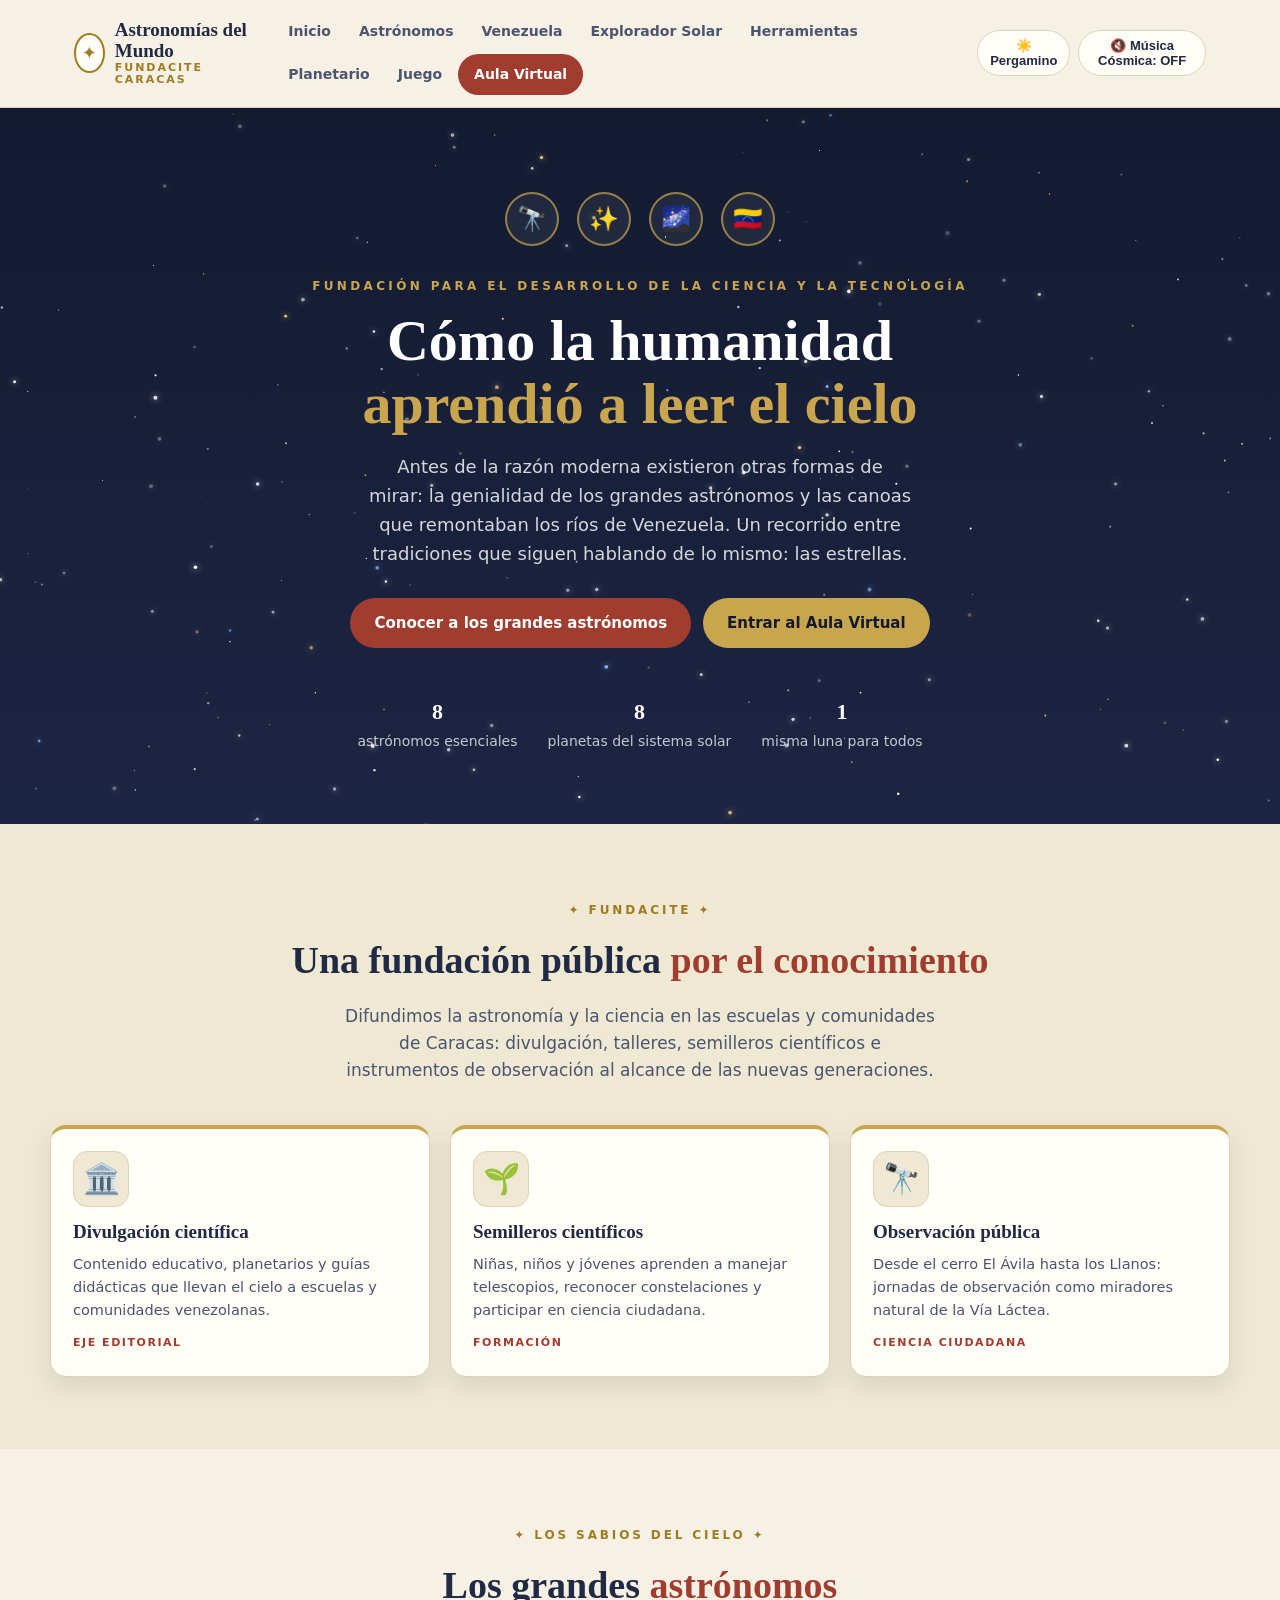
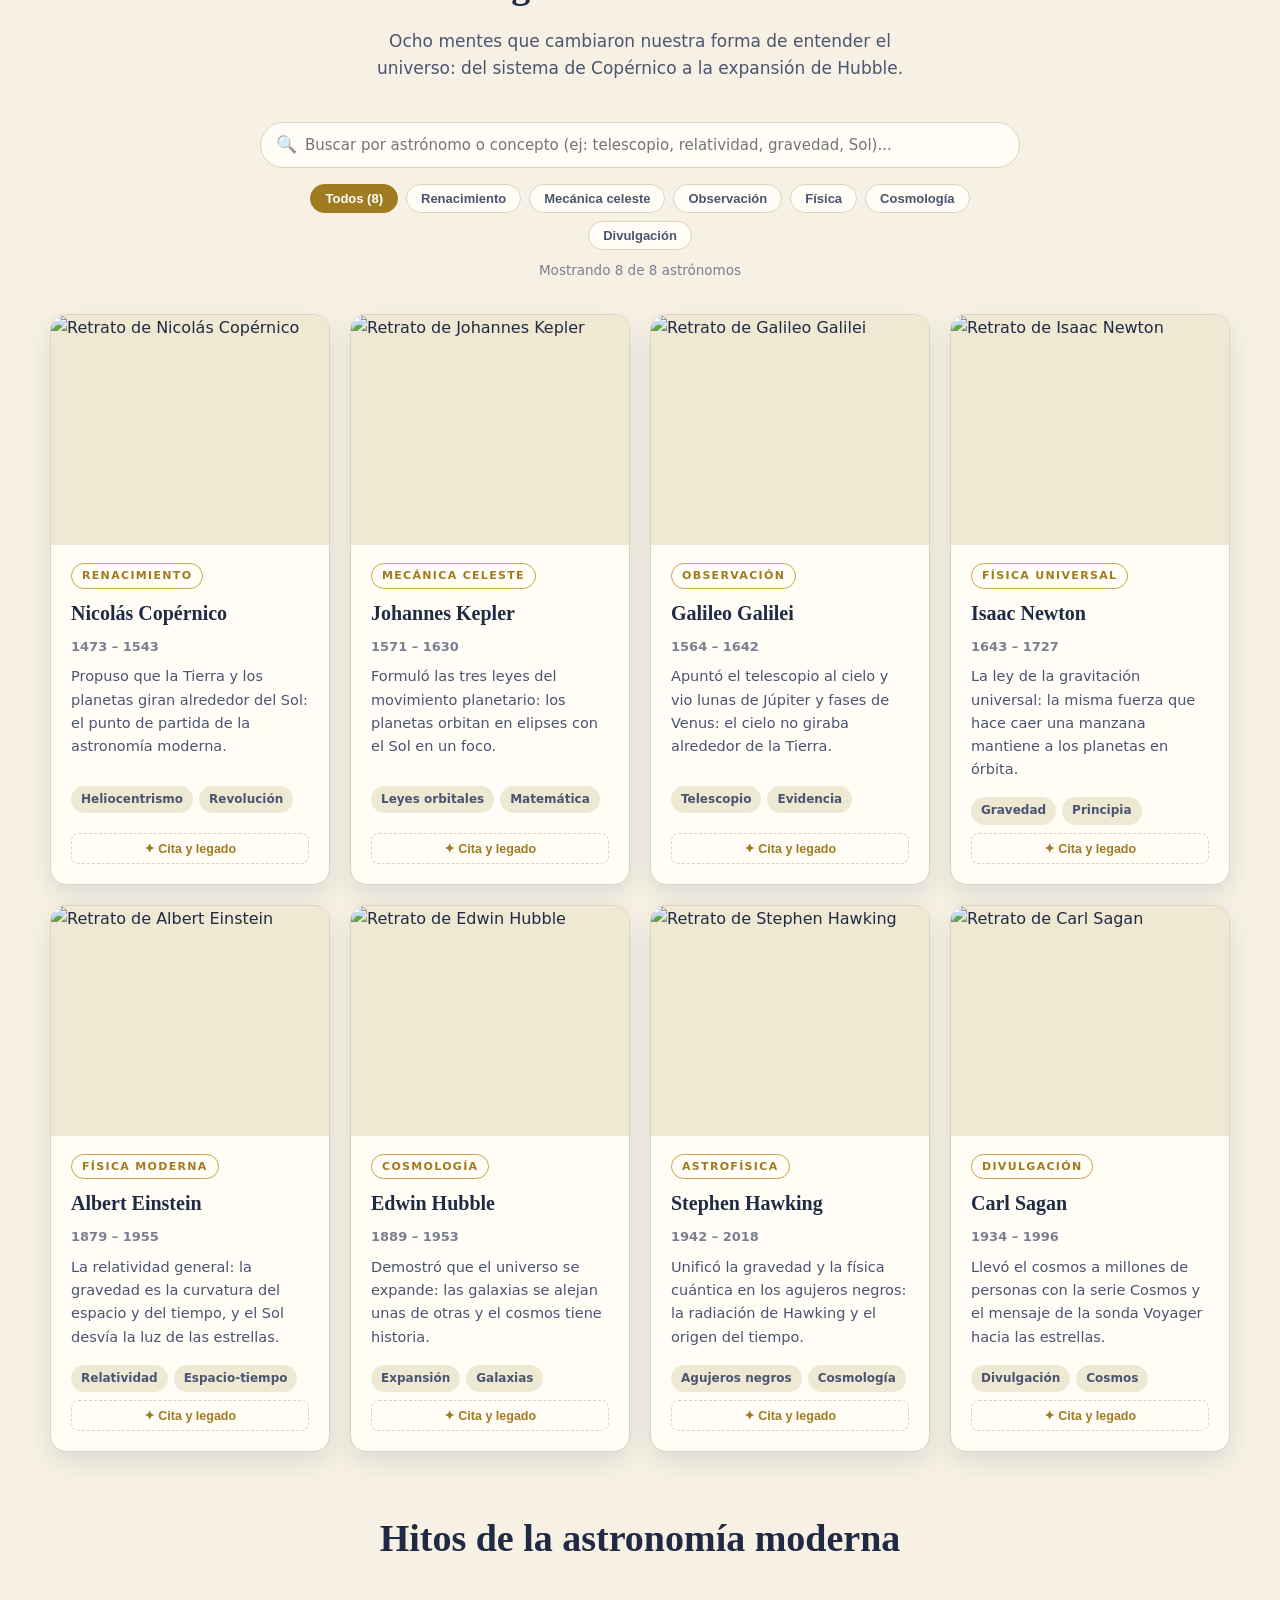
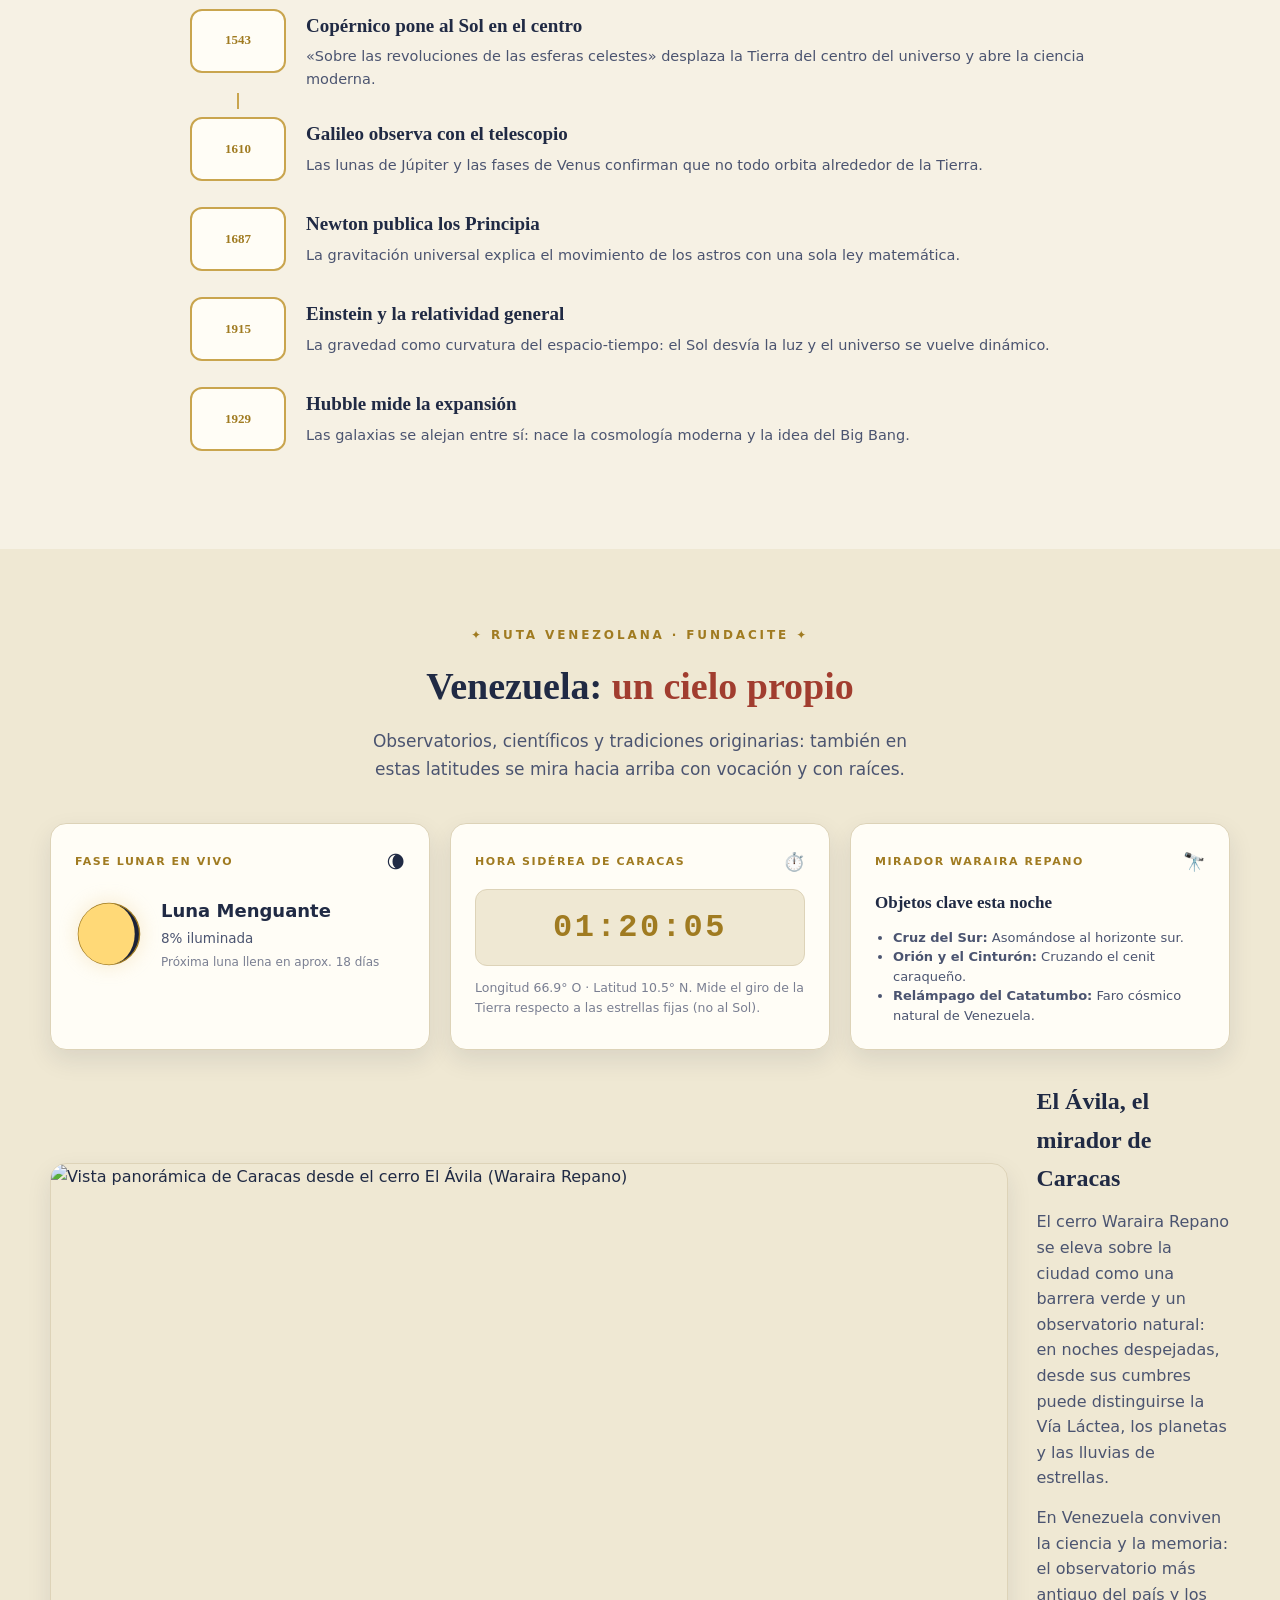
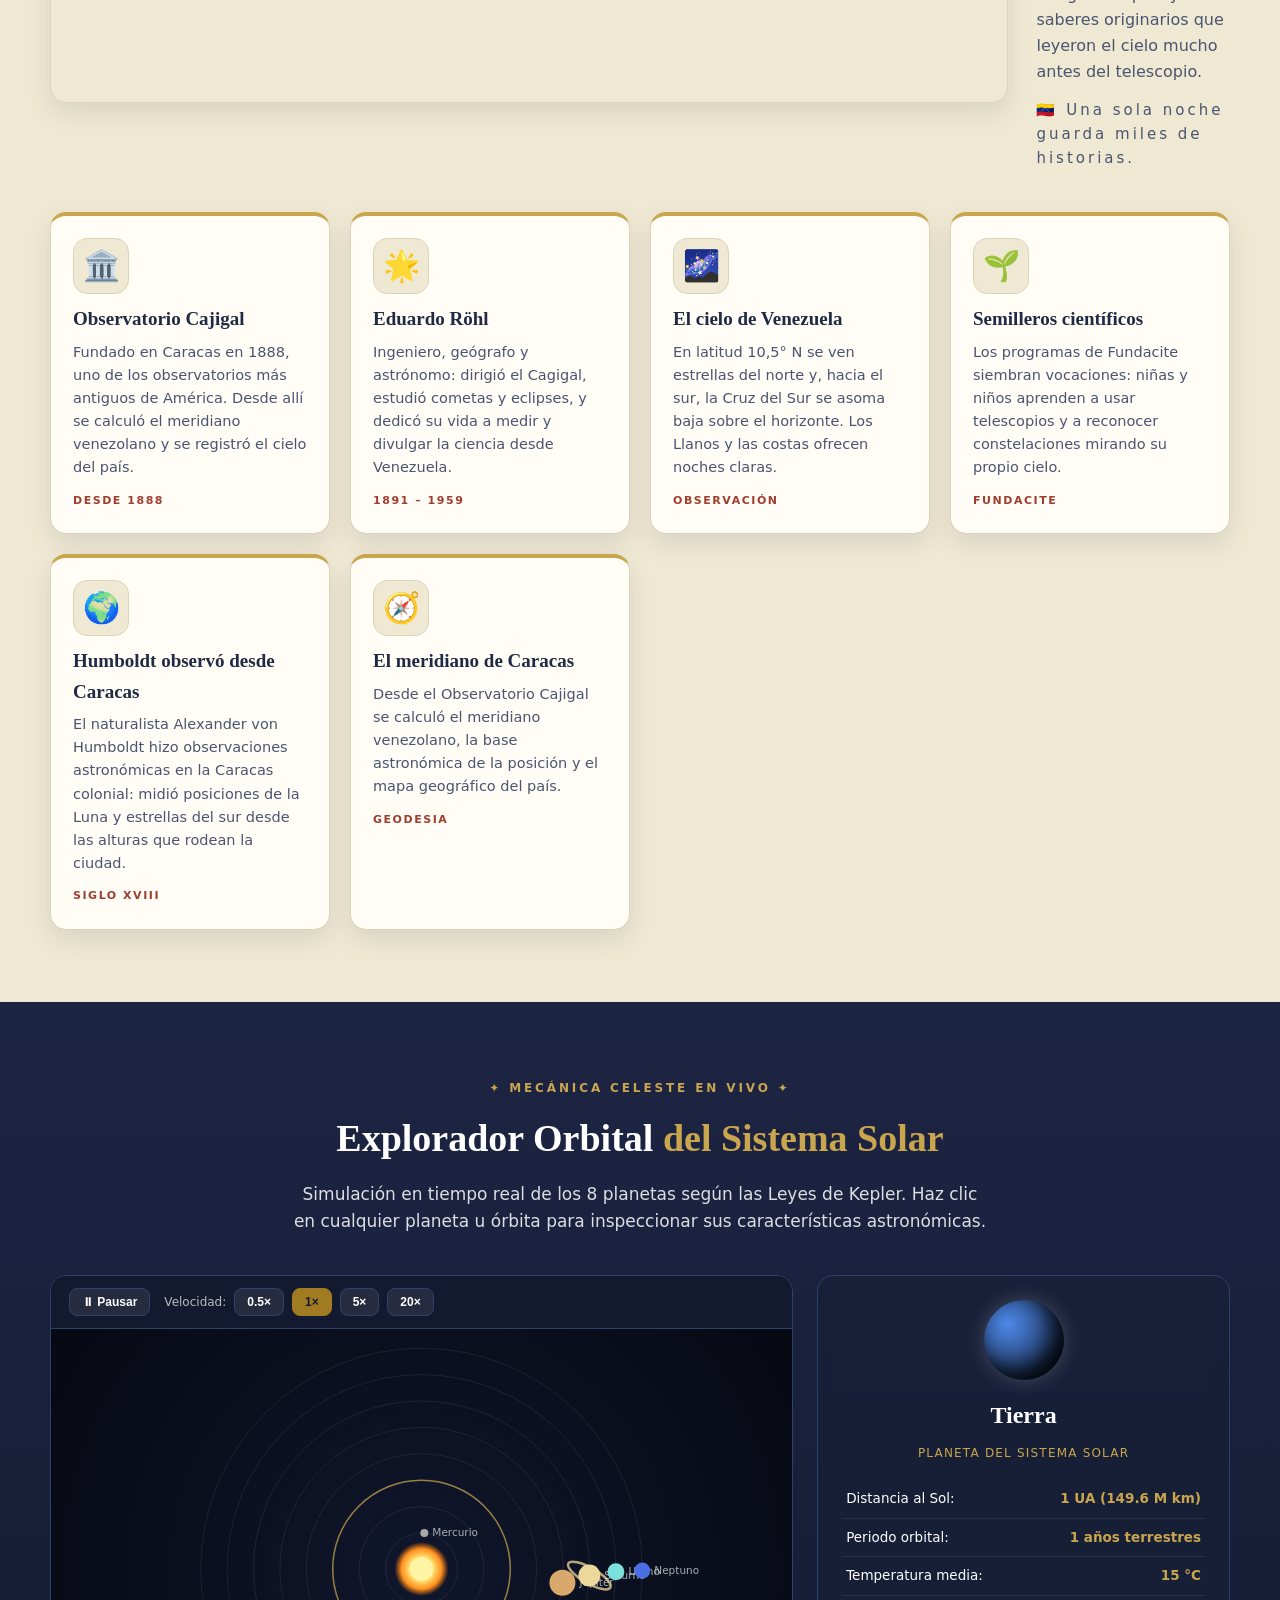
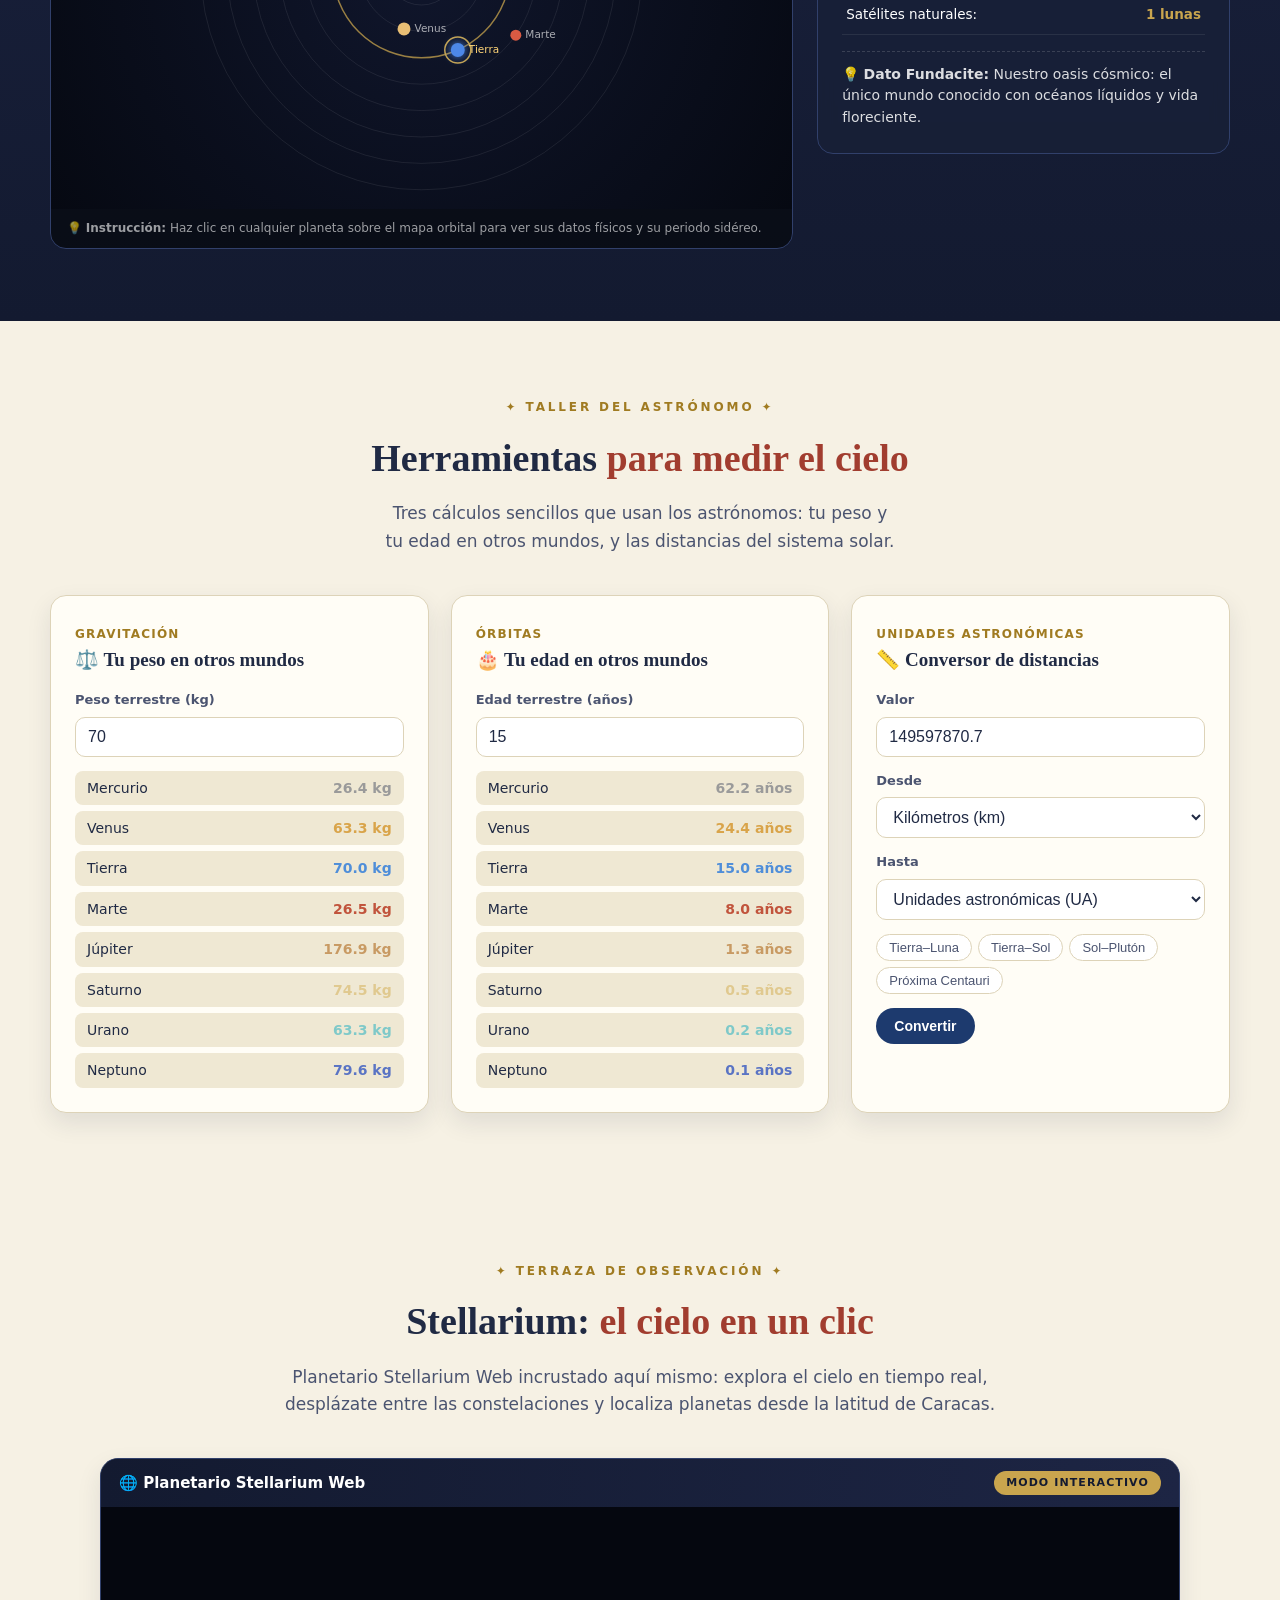
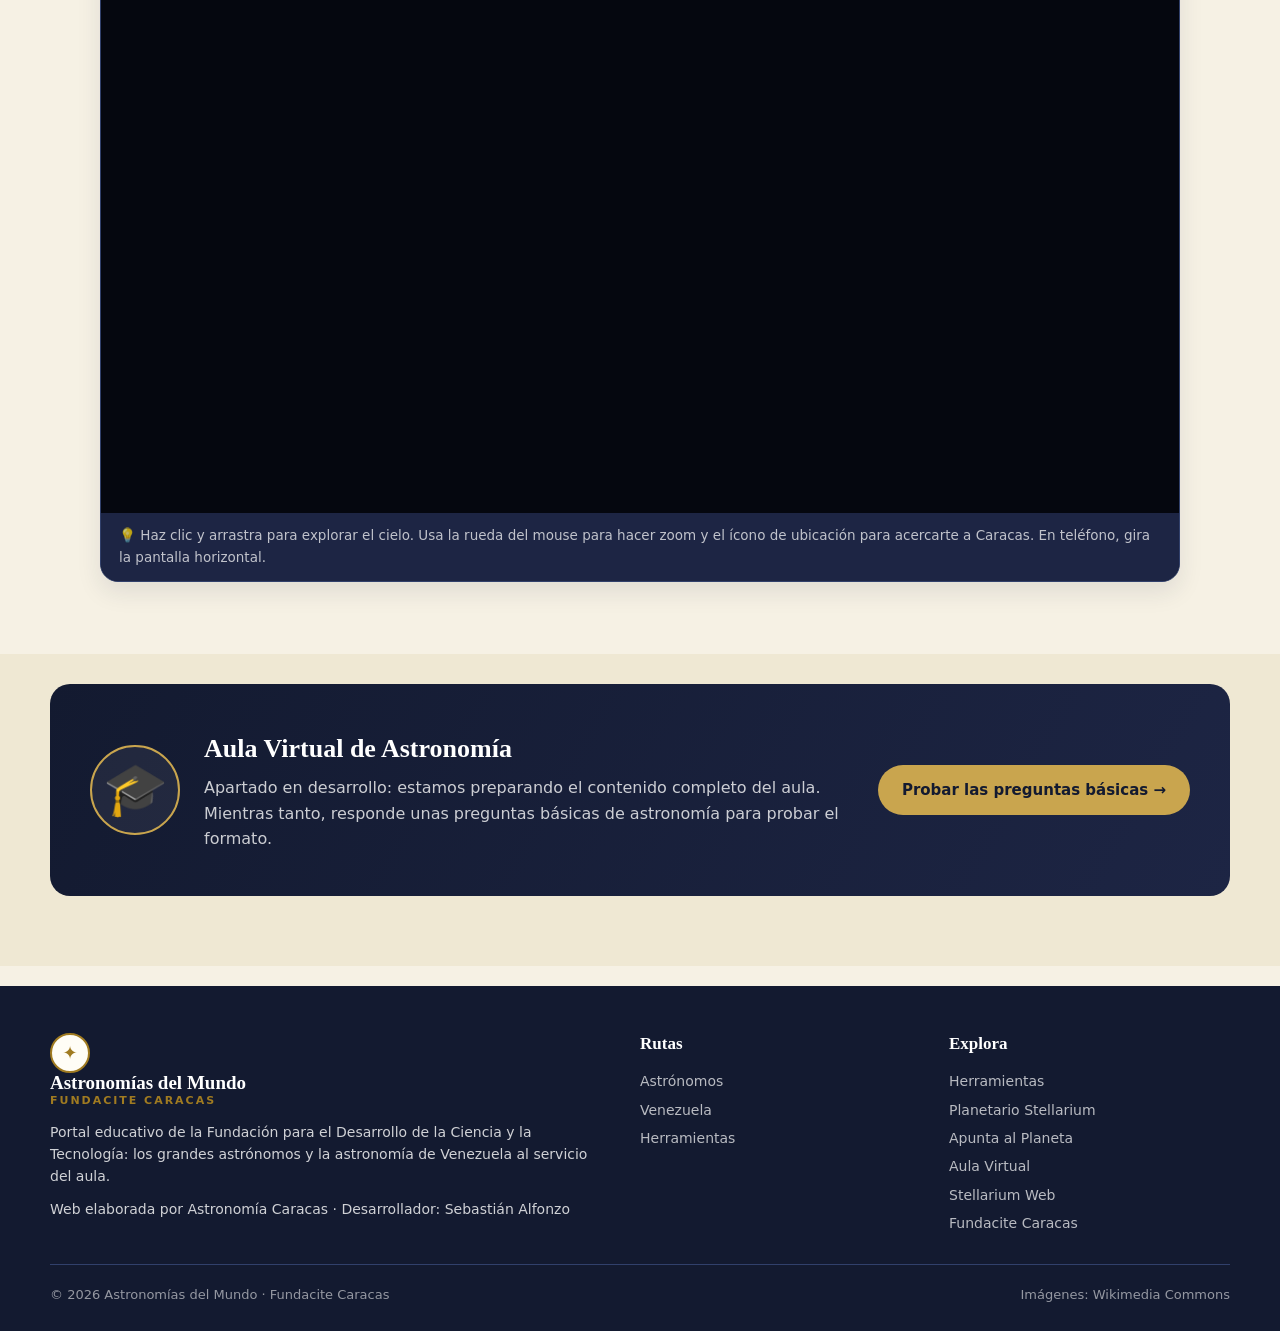
==== commit 4fa074d8: "Transformacion interactiva: temas dinamicos, audio espacial procedural, hero estelar con constelacio" ====
--- a/index.html
+++ b/index.html
@@ -17,22 +17,28 @@
                 <span class="brand-mark" aria-hidden="true">✦</span>
                 <span class="brand-name">Astronomías del Mundo<span class="brand-sub">Fundacite Caracas</span></span>
             </a>
-            <button class="menu-toggle" type="button" aria-label="Abrir menú">☰</button>
             <nav class="main-nav" aria-label="Principal">
                 <a href="#inicio">Inicio</a>
                 <a href="#astronomos">Astrónomos</a>
                 <a href="#venezuela">Venezuela</a>
+                <a href="#explorador">Explorador Solar</a>
                 <a href="#herramientas">Herramientas</a>
                 <a href="#planetario">Planetario</a>
                 <a href="juego.html">Juego</a>
                 <a class="nav-cta" href="aula.html">Aula Virtual</a>
             </nav>
+            <div class="header-actions">
+                <button class="action-pill-btn theme-toggle-btn" type="button" aria-label="Cambiar tema"><span>☀️ Pergamino</span></button>
+                <button class="action-pill-btn audio-toggle-btn" type="button" aria-label="Música espacial"><span>🔇 Música Cósmica: OFF</span></button>
+            </div>
+            <button class="menu-toggle" type="button" aria-label="Abrir menú">☰</button>
         </div>
     </header>
 
     <main id="inicio">
         <!-- ============ HERO ============ -->
         <section class="hero">
+            <canvas id="hero-stars-canvas" class="hero-canvas" aria-hidden="true"></canvas>
             <div class="hero-inner">
                 <div class="hero-emblems" aria-hidden="true">
                     <span class="emblem">🔭</span>
@@ -95,6 +101,23 @@
                     <p>Ocho mentes que cambiaron nuestra forma de entender el universo: del sistema de Copérnico a la expansión de Hubble.</p>
                 </div>
 
+                <div class="astro-filter-bar">
+                    <div class="astro-search-wrap">
+                        <span class="astro-search-icon" aria-hidden="true">🔍</span>
+                        <input type="search" id="astro-search" class="astro-search-input" placeholder="Buscar por astrónomo o concepto (ej: telescopio, relatividad, gravedad, Sol)..." aria-label="Buscar astrónomo">
+                    </div>
+                    <div class="astro-chips">
+                        <button type="button" class="astro-chip active" data-tag="todos">Todos (8)</button>
+                        <button type="button" class="astro-chip" data-tag="renacimiento">Renacimiento</button>
+                        <button type="button" class="astro-chip" data-tag="mecánica celeste">Mecánica celeste</button>
+                        <button type="button" class="astro-chip" data-tag="observación">Observación</button>
+                        <button type="button" class="astro-chip" data-tag="física">Física</button>
+                        <button type="button" class="astro-chip" data-tag="cosmología">Cosmología</button>
+                        <button type="button" class="astro-chip" data-tag="divulgación">Divulgación</button>
+                    </div>
+                    <div id="astro-count" class="astro-count">Mostrando 8 de 8 astrónomos</div>
+                </div>
+
                 <div class="cards">
                     <article class="card">
                         <img src="https://upload.wikimedia.org/wikipedia/commons/thumb/f/f2/Nikolaus_Kopernikus.jpg/500px-Nikolaus_Kopernikus.jpg" alt="Retrato de Nicolás Copérnico" loading="lazy" width="500" height="640">
@@ -235,6 +258,41 @@
                     <span class="section-eyebrow">Ruta venezolana · Fundacite</span>
                     <h2>Venezuela: <span class="accent">un cielo propio</span></h2>
                     <p>Observatorios, científicos y tradiciones originarias: también en estas latitudes se mira hacia arriba con vocación y con raíces.</p>
+                </div>
+
+                <!-- ============ PANEL EN TIEMPO REAL: EL CIELO DE CARACAS ============ -->
+                <div class="caracas-sky-dashboard">
+                    <div class="sky-stat-card">
+                        <div class="sky-stat-header">
+                            <span class="sky-stat-tag">Fase Lunar en Vivo</span>
+                            <span style="font-size:18px;" aria-hidden="true">🌘</span>
+                        </div>
+                        <div id="caracas-moon-slot"></div>
+                    </div>
+
+                    <div class="sky-stat-card">
+                        <div class="sky-stat-header">
+                            <span class="sky-stat-tag">Hora Sidérea de Caracas</span>
+                            <span style="font-size:18px;" aria-hidden="true">⏱️</span>
+                        </div>
+                        <div class="sidereal-clock-face" id="caracas-sidereal-slot">--:--:--</div>
+                        <p style="font-size:12.5px; color:var(--muted); margin:0;">
+                            Longitud 66.9° O · Latitud 10.5° N. Mide el giro de la Tierra respecto a las estrellas fijas (no al Sol).
+                        </p>
+                    </div>
+
+                    <div class="sky-stat-card">
+                        <div class="sky-stat-header">
+                            <span class="sky-stat-tag">Mirador Waraira Repano</span>
+                            <span style="font-size:18px;" aria-hidden="true">🔭</span>
+                        </div>
+                        <h4 style="font-family:var(--serif); font-size:17px; color:var(--ink); margin:0;">Objetos clave esta noche</h4>
+                        <ul style="font-size:13px; color:var(--ink-soft); padding-left:18px; margin:0; line-height:1.5;">
+                            <li><b>Cruz del Sur:</b> Asomándose al horizonte sur.</li>
+                            <li><b>Orión y el Cinturón:</b> Cruzando el cenit caraqueño.</li>
+                            <li><b>Relámpago del Catatumbo:</b> Faro cósmico natural de Venezuela.</li>
+                        </ul>
+                    </div>
                 </div>
 
                 <div class="venezuela-grid">
@@ -283,6 +341,38 @@
                         <h3>El meridiano de Caracas</h3>
                         <p>Desde el Observatorio Cajigal se calculó el meridiano venezolano, la base astronómica de la posición y el mapa geográfico del país.</p>
                         <span class="label">Geodesia</span>
+                    </div>
+                </div>
+            </div>
+        </section>
+
+        <!-- ============ EXPLORADOR ORBITAL DEL SISTEMA SOLAR ============ -->
+        <section class="orrery-section" id="explorador">
+            <div class="container">
+                <div class="section-head" style="color:#fff;">
+                    <span class="section-eyebrow" style="color:var(--gold-soft);">Mecánica Celeste en Vivo</span>
+                    <h2 style="color:#fff;">Explorador Orbital <span class="accent" style="color:var(--gold-soft);">del Sistema Solar</span></h2>
+                    <p style="color:rgba(255,255,255,0.85);">Simulación en tiempo real de los 8 planetas según las Leyes de Kepler. Haz clic en cualquier planeta u órbita para inspeccionar sus características astronómicas.</p>
+                </div>
+
+                <div class="orrery-wrap">
+                    <div class="orrery-canvas-card">
+                        <div class="orrery-controls">
+                            <button id="orrery-pause-btn" class="orrery-btn" type="button">⏸ Pausar</button>
+                            <span style="font-size:12px; color:rgba(255,255,255,0.7); margin-left:6px;">Velocidad:</span>
+                            <button class="orrery-btn orrery-speed-btn" data-speed="0.5" type="button">0.5×</button>
+                            <button class="orrery-btn orrery-speed-btn active" data-speed="1" type="button">1×</button>
+                            <button class="orrery-btn orrery-speed-btn" data-speed="5" type="button">5×</button>
+                            <button class="orrery-btn orrery-speed-btn" data-speed="20" type="button">20×</button>
+                        </div>
+                        <canvas id="orrery-canvas" width="600" height="480" aria-label="Simulador interactivo del sistema solar">Tu navegador no soporta el explorador de órbitas.</canvas>
+                        <p style="padding:10px 16px; font-size:12px; color:rgba(255,255,255,0.6); margin:0; background:rgba(0,0,0,0.3);">
+                            💡 <b>Instrucción:</b> Haz clic en cualquier planeta sobre el mapa orbital para ver sus datos físicos y su periodo sidéreo.
+                        </p>
+                    </div>
+
+                    <div class="orrery-info-card" id="orrery-planet-info">
+                        <!-- Rellenado dinámicamente por JavaScript -->
                     </div>
                 </div>
             </div>
--- a/css/style.css
+++ b/css/style.css
@@ -24,6 +24,46 @@
     --max: 1180px;
     --radius: 16px;
     --shadow: 0 10px 24px rgba(32, 42, 68, 0.10);
+    --header-bg: rgba(246, 241, 228, 0.92);
+}
+
+[data-theme="dark"] {
+    --paper: #0b0f19;
+    --paper-2: #121829;
+    --card: #182035;
+    --ink: #f0f4ff;
+    --ink-soft: #a8b6db;
+    --muted: #6f7f9f;
+    --line: #24304e;
+    --gold: #f2c050;
+    --gold-soft: #ffd977;
+    --red: #e6533f;
+    --blue: #4d88e8;
+    --night: #060910;
+    --night-2: #0e1424;
+    --night-line: #223050;
+    --shadow: 0 10px 28px rgba(0, 0, 0, 0.55);
+    --header-bg: rgba(11, 15, 25, 0.92);
+}
+
+[data-theme="redshift"] {
+    /* Modo Luz Roja de Observatorio Astronómico (visión nocturna profesional) */
+    --paper: #120303;
+    --paper-2: #1e0707;
+    --card: #280b0b;
+    --ink: #ff7575;
+    --ink-soft: #d85252;
+    --muted: #a33838;
+    --line: #481414;
+    --gold: #ff4545;
+    --gold-soft: #ff6666;
+    --red: #ff2222;
+    --blue: #cc2222;
+    --night: #0a0101;
+    --night-2: #150404;
+    --night-line: #400f0f;
+    --shadow: 0 10px 28px rgba(255, 0, 0, 0.2);
+    --header-bg: rgba(18, 3, 3, 0.94);
 }
 
 * { margin: 0; padding: 0; box-sizing: border-box; }
@@ -74,10 +114,11 @@
     position: sticky;
     top: 0;
     z-index: 50;
-    background: rgba(246, 241, 228, 0.92);
-    -webkit-backdrop-filter: blur(6px);
-    backdrop-filter: blur(6px);
+    background: var(--header-bg);
+    -webkit-backdrop-filter: blur(8px);
+    backdrop-filter: blur(8px);
     border-bottom: 1px solid var(--line);
+    transition: background 0.3s ease, border-color 0.3s ease;
 }
 
 .header-inner {
@@ -1018,4 +1059,679 @@
     .emblem { width: 46px; height: 46px; font-size: 20px; }
     .header-inner { padding: 10px 16px; }
     .juego-canvas-wrap canvas { height: 70vh; }
+}
+
+/* =============================================
+   MEJORAS INTERACTIVAS Y COMPONENTES NUEVOS
+   ============================================= */
+
+/* Controles de cabecera (Tema y Audio) */
+.header-actions {
+    display: flex;
+    align-items: center;
+    gap: 8px;
+    margin-left: auto;
+}
+
+.action-pill-btn {
+    display: inline-flex;
+    align-items: center;
+    gap: 6px;
+    background: var(--card);
+    border: 1px solid var(--line);
+    color: var(--ink);
+    padding: 7px 12px;
+    border-radius: 999px;
+    font-size: 13px;
+    font-weight: 600;
+    cursor: pointer;
+    transition: all 0.2s ease;
+    user-select: none;
+}
+
+.action-pill-btn:hover {
+    background: var(--paper-2);
+    border-color: var(--gold);
+    transform: translateY(-1px);
+}
+
+.action-pill-btn.active {
+    background: var(--gold);
+    color: #fff;
+    border-color: var(--gold);
+    box-shadow: 0 0 12px rgba(201, 165, 78, 0.45);
+}
+
+/* Canvas de estrellas en Hero */
+.hero-canvas {
+    position: absolute;
+    inset: 0;
+    width: 100%;
+    height: 100%;
+    z-index: 1;
+    pointer-events: auto;
+}
+
+.hero-inner {
+    position: relative;
+    z-index: 2;
+    pointer-events: none;
+}
+
+.hero-inner a,
+.hero-inner button,
+.hero-inner input,
+.hero-inner span,
+.hero-inner .hero-actions {
+    pointer-events: auto;
+}
+
+/* Buscador y filtros de astrónomos */
+.astro-filter-bar {
+    max-width: 760px;
+    margin: 0 auto 32px;
+    display: flex;
+    flex-direction: column;
+    gap: 16px;
+}
+
+.astro-search-wrap {
+    position: relative;
+    width: 100%;
+}
+
+.astro-search-input {
+    width: 100%;
+    padding: 13px 20px 13px 44px;
+    font-size: 15px;
+    font-family: inherit;
+    border: 1.5px solid var(--line);
+    border-radius: 999px;
+    background: var(--card);
+    color: var(--ink);
+    transition: border-color 0.2s, box-shadow 0.2s;
+}
+
+.astro-search-input:focus {
+    outline: none;
+    border-color: var(--gold);
+    box-shadow: 0 0 0 3px rgba(201, 165, 78, 0.25);
+}
+
+.astro-search-icon {
+    position: absolute;
+    left: 16px;
+    top: 50%;
+    transform: translateY(-50%);
+    font-size: 17px;
+    pointer-events: none;
+    opacity: 0.65;
+}
+
+.astro-chips {
+    display: flex;
+    flex-wrap: wrap;
+    gap: 8px;
+    justify-content: center;
+}
+
+.astro-chip {
+    background: var(--card);
+    border: 1px solid var(--line);
+    color: var(--ink-soft);
+    padding: 6px 14px;
+    border-radius: 999px;
+    font-size: 13px;
+    font-weight: 600;
+    cursor: pointer;
+    transition: all 0.15s ease;
+}
+
+.astro-chip:hover {
+    color: var(--ink);
+    border-color: var(--gold-soft);
+}
+
+.astro-chip.active {
+    background: var(--gold);
+    color: #fff;
+    border-color: var(--gold);
+}
+
+.astro-count {
+    text-align: center;
+    font-size: 13.5px;
+    color: var(--muted);
+    margin-top: -6px;
+}
+
+.card.is-hidden {
+    display: none !important;
+}
+
+.card-quote-btn {
+    margin-top: auto;
+    background: transparent;
+    border: 1px dashed var(--line);
+    color: var(--gold);
+    font-weight: 700;
+    font-size: 12.5px;
+    padding: 7px 12px;
+    border-radius: 8px;
+    cursor: pointer;
+    transition: background 0.15s;
+    text-align: center;
+}
+
+.card-quote-btn:hover {
+    background: var(--paper-2);
+    border-color: var(--gold);
+}
+
+/* Modal de Astrónomo */
+.modal-overlay {
+    position: fixed;
+    inset: 0;
+    z-index: 999;
+    background: rgba(11, 15, 25, 0.75);
+    -webkit-backdrop-filter: blur(5px);
+    backdrop-filter: blur(5px);
+    display: grid;
+    place-items: center;
+    padding: 20px;
+    opacity: 0;
+    pointer-events: none;
+    transition: opacity 0.25s ease;
+}
+
+.modal-overlay.open {
+    opacity: 1;
+    pointer-events: auto;
+}
+
+.modal-box {
+    background: var(--card);
+    border: 1px solid var(--gold);
+    border-radius: var(--radius);
+    max-width: 580px;
+    width: 100%;
+    padding: 32px;
+    box-shadow: var(--shadow);
+    position: relative;
+    transform: translateY(16px);
+    transition: transform 0.25s ease;
+}
+
+.modal-overlay.open .modal-box {
+    transform: translateY(0);
+}
+
+.modal-close {
+    position: absolute;
+    top: 14px;
+    right: 16px;
+    background: transparent;
+    border: 0;
+    font-size: 22px;
+    cursor: pointer;
+    color: var(--ink-soft);
+}
+
+.modal-quote {
+    font-family: var(--serif);
+    font-style: italic;
+    font-size: 19px;
+    color: var(--ink);
+    margin: 16px 0 20px;
+    line-height: 1.45;
+    border-left: 3px solid var(--gold);
+    padding-left: 14px;
+}
+
+/* Dashboard: El Cielo de Caracas Hoy */
+.caracas-sky-dashboard {
+    display: grid;
+    grid-template-columns: repeat(auto-fit, minmax(290px, 1fr));
+    gap: 20px;
+    margin-bottom: 32px;
+}
+
+.sky-stat-card {
+    background: var(--card);
+    border: 1px solid var(--line);
+    border-radius: var(--radius);
+    padding: 24px;
+    box-shadow: var(--shadow);
+    display: flex;
+    flex-direction: column;
+    gap: 12px;
+}
+
+.sky-stat-header {
+    display: flex;
+    align-items: center;
+    justify-content: space-between;
+}
+
+.sky-stat-tag {
+    font-size: 11px;
+    font-weight: 700;
+    letter-spacing: 0.14em;
+    text-transform: uppercase;
+    color: var(--gold);
+}
+
+.moon-visual-wrap {
+    display: flex;
+    align-items: center;
+    gap: 18px;
+    margin: 8px 0;
+}
+
+.moon-svg-disc {
+    width: 68px;
+    height: 68px;
+    filter: drop-shadow(0 0 10px rgba(235, 205, 140, 0.4));
+}
+
+.sidereal-clock-face {
+    font-family: monospace;
+    font-size: 32px;
+    font-weight: 700;
+    letter-spacing: 0.08em;
+    color: var(--gold);
+    background: var(--paper-2);
+    padding: 12px 16px;
+    border-radius: 12px;
+    text-align: center;
+    border: 1px solid var(--line);
+}
+
+/* Explorador Orbital del Sistema Solar (Orrery) */
+.orrery-section {
+    background: linear-gradient(180deg, var(--night-2) 0%, var(--night) 100%);
+    color: #fff;
+    padding: 72px 24px;
+}
+
+.orrery-wrap {
+    max-width: var(--max);
+    margin: 0 auto;
+    display: grid;
+    grid-template-columns: 1.8fr 1fr;
+    gap: 24px;
+    align-items: start;
+}
+
+@media (max-width: 900px) {
+    .orrery-wrap { grid-template-columns: 1fr; }
+}
+
+.orrery-canvas-card {
+    background: rgba(0, 0, 0, 0.35);
+    border: 1px solid var(--night-line);
+    border-radius: var(--radius);
+    overflow: hidden;
+    position: relative;
+}
+
+.orrery-controls {
+    display: flex;
+    flex-wrap: wrap;
+    align-items: center;
+    gap: 8px;
+    padding: 12px 18px;
+    background: rgba(19, 26, 48, 0.9);
+    border-bottom: 1px solid var(--night-line);
+}
+
+.orrery-btn {
+    background: rgba(255, 255, 255, 0.08);
+    border: 1px solid var(--night-line);
+    color: #fff;
+    padding: 6px 12px;
+    border-radius: 8px;
+    font-size: 12px;
+    font-weight: 600;
+    cursor: pointer;
+    transition: all 0.15s;
+}
+
+.orrery-btn:hover, .orrery-btn.active {
+    background: var(--gold);
+    color: var(--night);
+    border-color: var(--gold);
+}
+
+#orrery-canvas {
+    display: block;
+    width: 100%;
+    height: 480px;
+    background: radial-gradient(circle at center, #10162c 0%, #060912 100%);
+    cursor: crosshair;
+}
+
+.orrery-info-card {
+    background: rgba(24, 32, 56, 0.85);
+    border: 1px solid var(--night-line);
+    border-radius: var(--radius);
+    padding: 24px;
+    -webkit-backdrop-filter: blur(8px);
+    backdrop-filter: blur(8px);
+}
+
+.planet-preview-sphere {
+    width: 80px;
+    height: 80px;
+    border-radius: 50%;
+    margin: 0 auto 16px;
+    box-shadow: inset -10px -10px 20px rgba(0,0,0,0.8), 0 0 20px rgba(255,255,255,0.2);
+    animation: planetFloat 4s ease-in-out infinite alternate;
+}
+
+@keyframes planetFloat {
+    0% { transform: translateY(0) rotate(0deg); }
+    100% { transform: translateY(-6px) rotate(4deg); }
+}
+
+.planet-spec-table {
+    width: 100%;
+    border-collapse: collapse;
+    margin: 16px 0;
+    font-size: 13.5px;
+}
+
+.planet-spec-table td {
+    padding: 8px 4px;
+    border-bottom: 1px solid rgba(255, 255, 255, 0.08);
+}
+
+.planet-spec-table td:last-child {
+    text-align: right;
+    font-weight: 700;
+    color: var(--gold-soft);
+}
+
+/* =============================================
+   AULA VIRTUAL RENOVADA: PESTAÑAS Y CERTIFICADO
+   ============================================= */
+
+.aula-tabs {
+    display: flex;
+    justify-content: center;
+    gap: 8px;
+    margin: 0 auto 36px;
+    max-width: 680px;
+    background: var(--card);
+    padding: 6px;
+    border-radius: 999px;
+    border: 1px solid var(--line);
+}
+
+.aula-tab {
+    flex: 1;
+    text-align: center;
+    padding: 10px 18px;
+    font-size: 14px;
+    font-weight: 700;
+    border: 0;
+    border-radius: 999px;
+    background: transparent;
+    color: var(--ink-soft);
+    cursor: pointer;
+    transition: all 0.2s ease;
+}
+
+.aula-tab.active {
+    background: var(--red);
+    color: #fff;
+    box-shadow: 0 4px 12px rgba(161, 61, 47, 0.35);
+}
+
+.aula-panel {
+    display: none;
+}
+
+.aula-panel.active {
+    display: block;
+    animation: fadeIn 0.25s ease-out;
+}
+
+@keyframes fadeIn {
+    from { opacity: 0; transform: translateY(6px); }
+    to { opacity: 1; transform: translateY(0); }
+}
+
+/* Módulos de estudio del Aula */
+.modulos-grid {
+    display: grid;
+    grid-template-columns: repeat(auto-fit, minmax(320px, 1fr));
+    gap: 24px;
+    margin-bottom: 48px;
+}
+
+.modulo-card {
+    background: var(--card);
+    border: 1px solid var(--line);
+    border-radius: var(--radius);
+    padding: 28px;
+    box-shadow: var(--shadow);
+    display: flex;
+    flex-direction: column;
+    gap: 14px;
+}
+
+.modulo-num {
+    display: inline-block;
+    font-size: 12px;
+    font-weight: 800;
+    color: var(--gold);
+    letter-spacing: 0.12em;
+    text-transform: uppercase;
+}
+
+.modulo-card h3 {
+    font-family: var(--serif);
+    font-size: 22px;
+    color: var(--ink);
+}
+
+.modulo-card p {
+    font-size: 15px;
+    color: var(--ink-soft);
+    line-height: 1.55;
+}
+
+.modulo-puntos {
+    list-style: none;
+    padding: 0;
+    display: flex;
+    flex-direction: column;
+    gap: 8px;
+    font-size: 14px;
+}
+
+.modulo-puntos li {
+    padding-left: 20px;
+    position: relative;
+    color: var(--ink);
+}
+
+.modulo-puntos li::before {
+    content: "✦";
+    position: absolute;
+    left: 0;
+    color: var(--gold);
+    font-size: 12px;
+}
+
+/* Estilos del Certificado Oficial */
+.cert-container {
+    max-width: 860px;
+    margin: 0 auto 60px;
+}
+
+.cert-paper {
+    background: #fffdf8;
+    color: #1a1e2d;
+    border: 12px double #a07b21;
+    border-radius: 8px;
+    padding: 48px 42px;
+    box-shadow: 0 16px 36px rgba(0, 0, 0, 0.15);
+    text-align: center;
+    position: relative;
+    background-image: radial-gradient(#efe7ce 1px, transparent 1px);
+    background-size: 24px 24px;
+}
+
+.cert-corner {
+    position: absolute;
+    width: 36px;
+    height: 36px;
+    border: 3px solid #a07b21;
+}
+.cert-c-tl { top: 8px; left: 8px; border-right: 0; border-bottom: 0; }
+.cert-c-tr { top: 8px; right: 8px; border-left: 0; border-bottom: 0; }
+.cert-c-bl { bottom: 8px; left: 8px; border-right: 0; border-top: 0; }
+.cert-c-br { bottom: 8px; right: 8px; border-left: 0; border-top: 0; }
+
+.cert-institution {
+    font-size: 13px;
+    letter-spacing: 0.22em;
+    text-transform: uppercase;
+    color: #a07b21;
+    font-weight: 700;
+    margin-bottom: 8px;
+}
+
+.cert-title {
+    font-family: var(--serif);
+    font-size: clamp(24px, 4vw, 36px);
+    color: #1a2238;
+    margin-bottom: 6px;
+    font-weight: 700;
+}
+
+.cert-subtitle {
+    font-size: 16px;
+    color: #555e78;
+    font-style: italic;
+    margin-bottom: 24px;
+}
+
+.cert-awarded-to {
+    font-size: 14px;
+    text-transform: uppercase;
+    letter-spacing: 0.15em;
+    color: #7a7f92;
+    margin-bottom: 8px;
+}
+
+.cert-student-name {
+    font-family: var(--serif);
+    font-size: clamp(26px, 4.5vw, 42px);
+    color: #a13d2f;
+    font-weight: 700;
+    margin-bottom: 18px;
+    border-bottom: 2px solid #ddd3b8;
+    display: inline-block;
+    min-width: 280px;
+    padding: 0 20px 6px;
+}
+
+.cert-body-text {
+    max-width: 660px;
+    margin: 0 auto 36px;
+    font-size: 15.5px;
+    line-height: 1.6;
+    color: #333d5a;
+}
+
+.cert-signatures {
+    display: flex;
+    justify-content: space-around;
+    gap: 20px;
+    flex-wrap: wrap;
+    margin-top: 36px;
+    padding-top: 20px;
+}
+
+.cert-sign-col {
+    display: flex;
+    flex-direction: column;
+    align-items: center;
+}
+
+.cert-signature-line {
+    width: 200px;
+    border-top: 1.5px solid #202a44;
+    padding-top: 6px;
+    font-size: 13px;
+    font-weight: 700;
+    color: #202a44;
+}
+
+.cert-sign-role {
+    font-size: 11px;
+    color: #6d758c;
+    text-transform: uppercase;
+    letter-spacing: 0.1em;
+}
+
+.cert-seal {
+    width: 72px;
+    height: 72px;
+    border-radius: 50%;
+    border: 3px dashed #a07b21;
+    display: grid;
+    place-items: center;
+    color: #a07b21;
+    font-size: 26px;
+    background: #fff8e8;
+    margin: 0 auto 8px;
+    box-shadow: 0 0 16px rgba(160, 123, 33, 0.25);
+}
+
+.cert-meta {
+    margin-top: 24px;
+    font-size: 12px;
+    color: #8b92a5;
+    display: flex;
+    justify-content: space-between;
+    flex-wrap: wrap;
+    gap: 8px;
+}
+
+.cert-actions-bar {
+    display: flex;
+    justify-content: center;
+    gap: 14px;
+    margin-top: 20px;
+    flex-wrap: wrap;
+}
+
+/* Reglas de Impresión para Certificado */
+@media print {
+    body * {
+        visibility: hidden !important;
+    }
+    .site-header, .footer, .aula-tabs, .section-head, .cert-actions-bar, .aula-hero {
+        display: none !important;
+    }
+    .cert-container, .cert-paper, .cert-paper * {
+        visibility: visible !important;
+    }
+    .cert-container {
+        position: absolute;
+        left: 0;
+        top: 0;
+        width: 100% !important;
+        margin: 0 !important;
+        padding: 0 !important;
+    }
+    .cert-paper {
+        border-width: 8px !important;
+        box-shadow: none !important;
+        page-break-inside: avoid;
+    }
 }
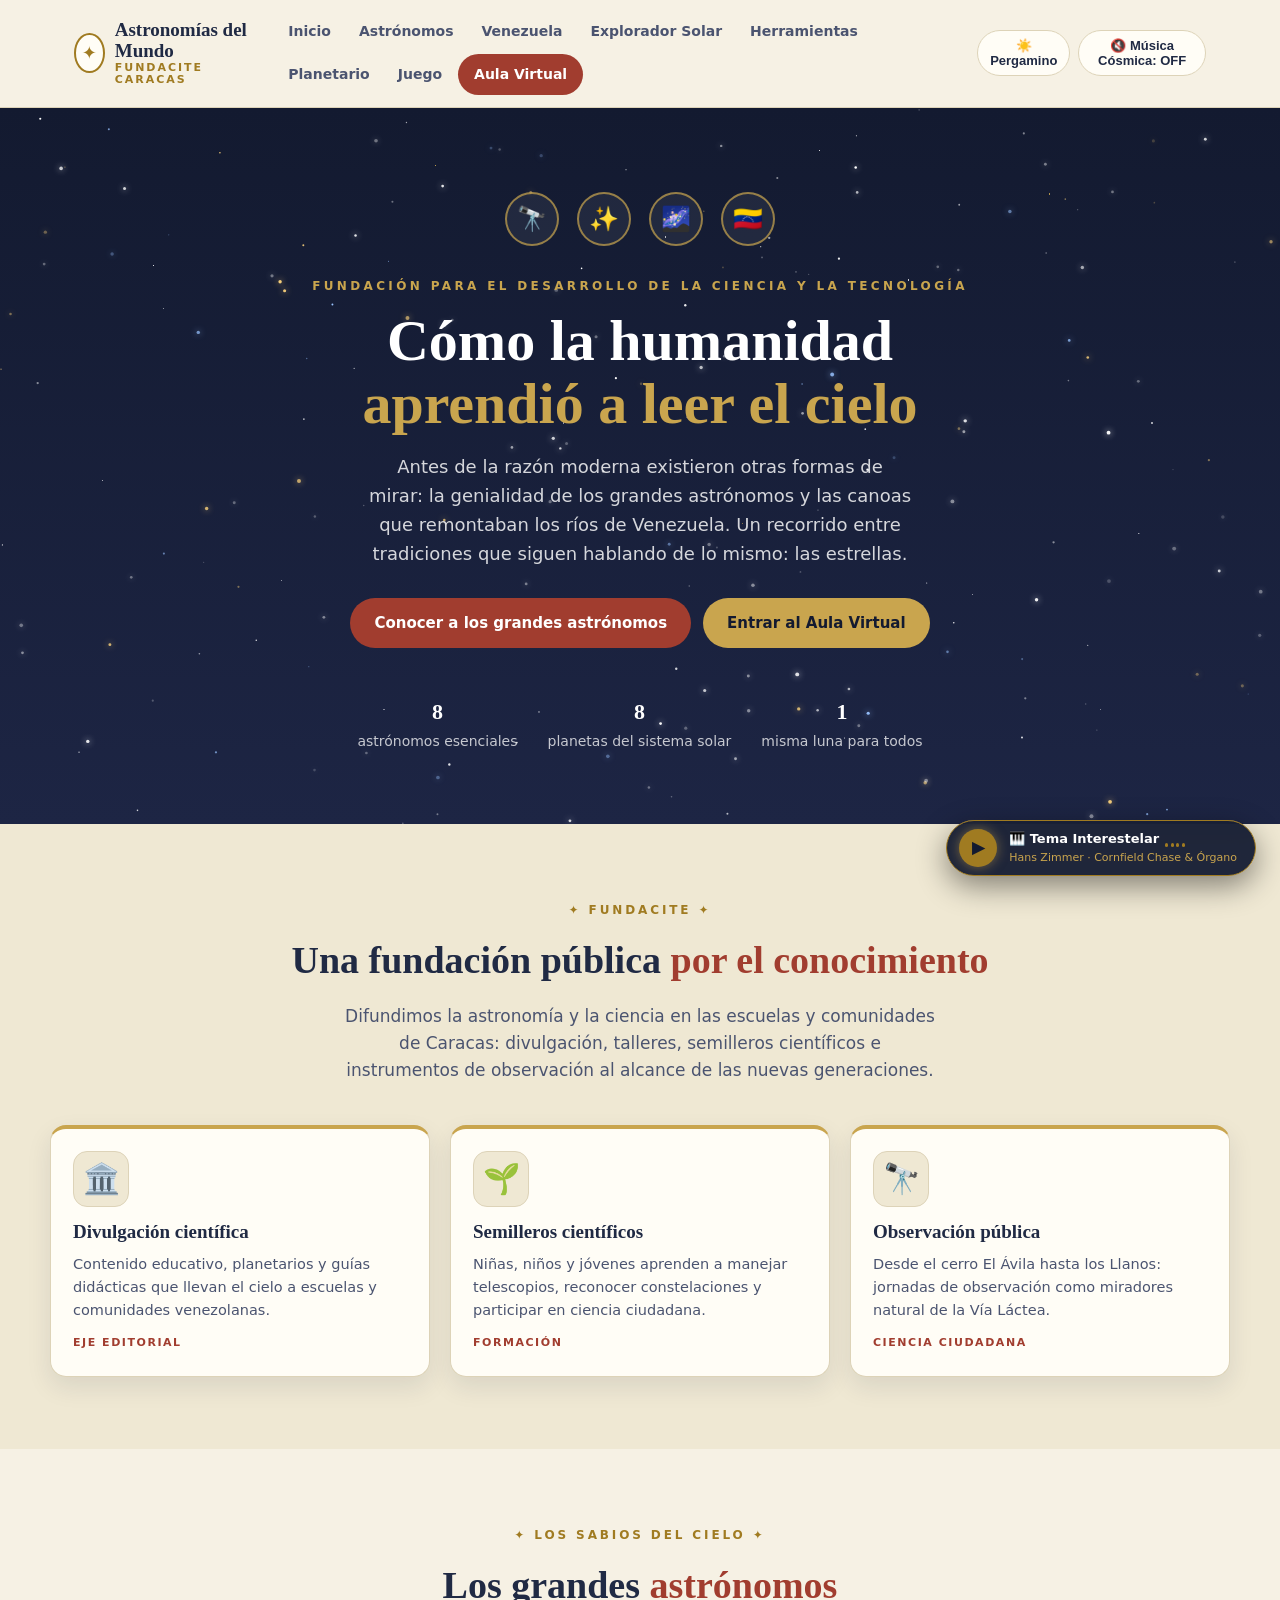
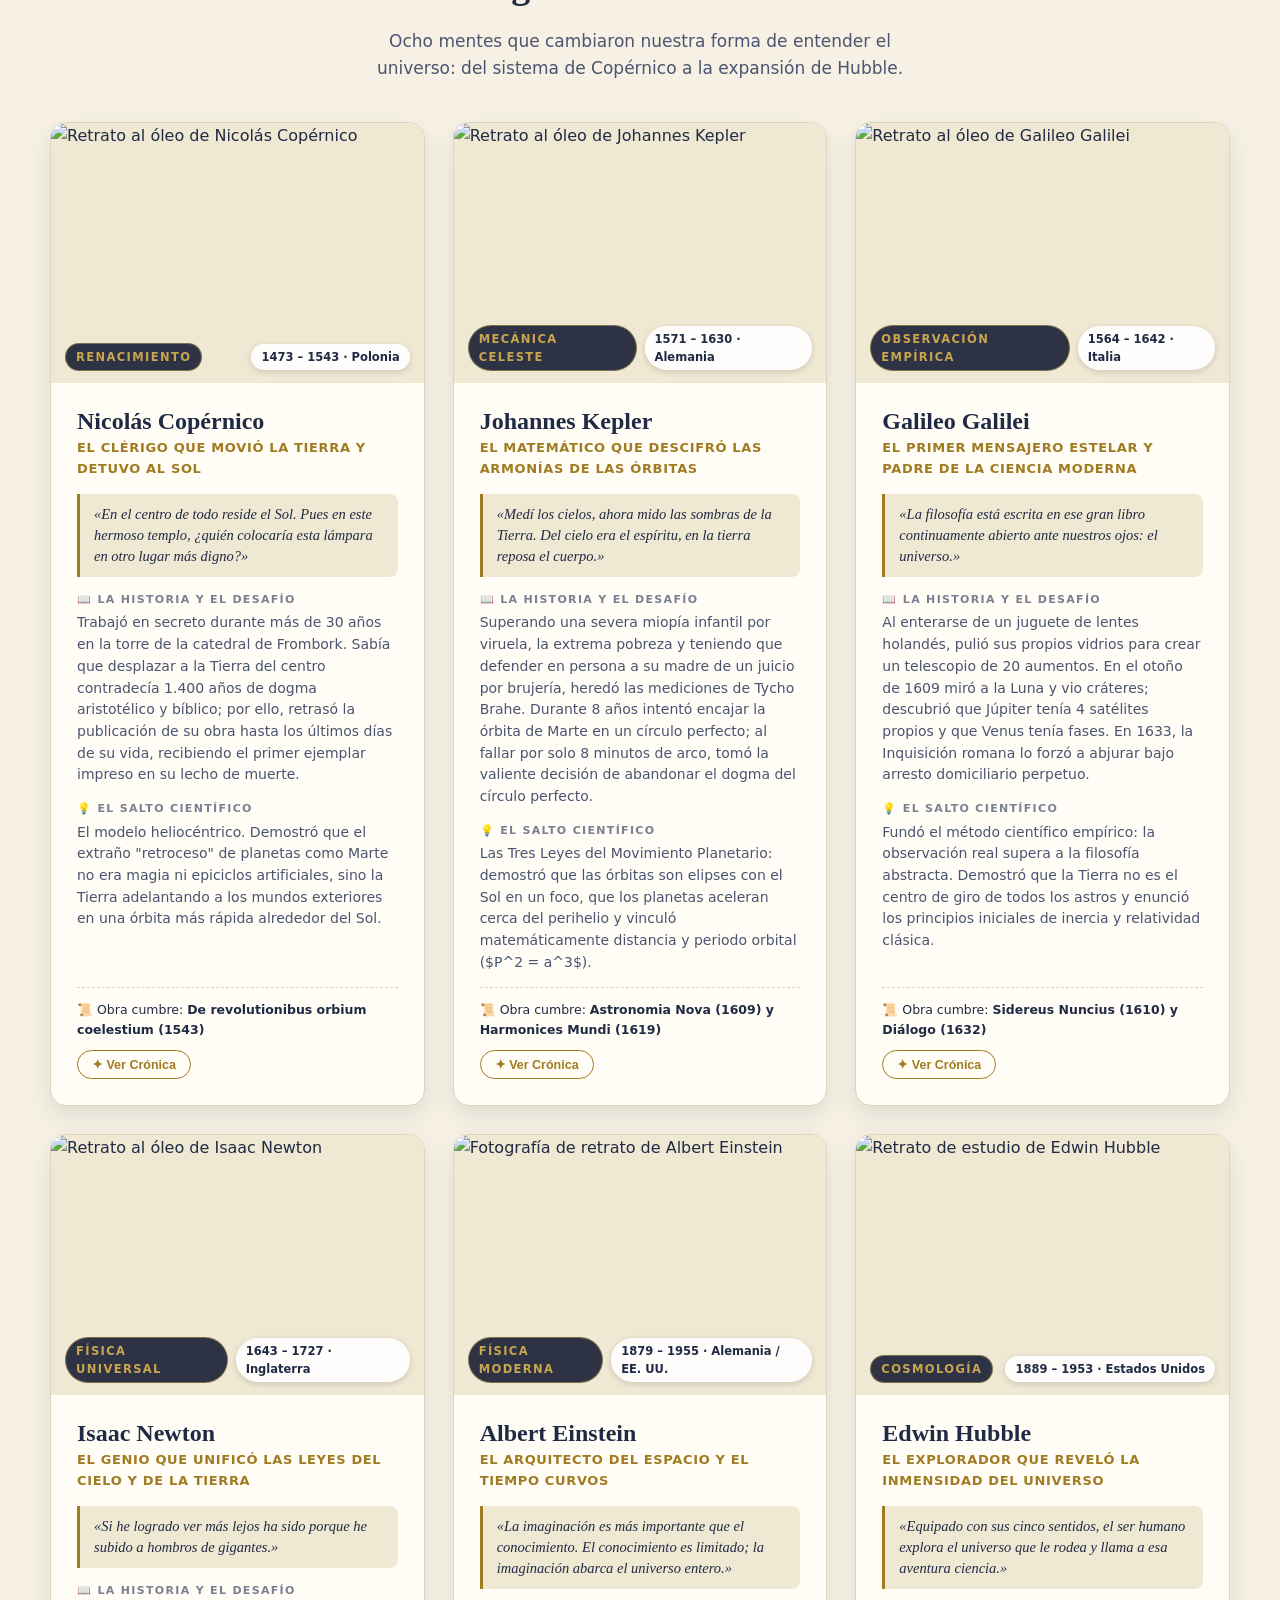
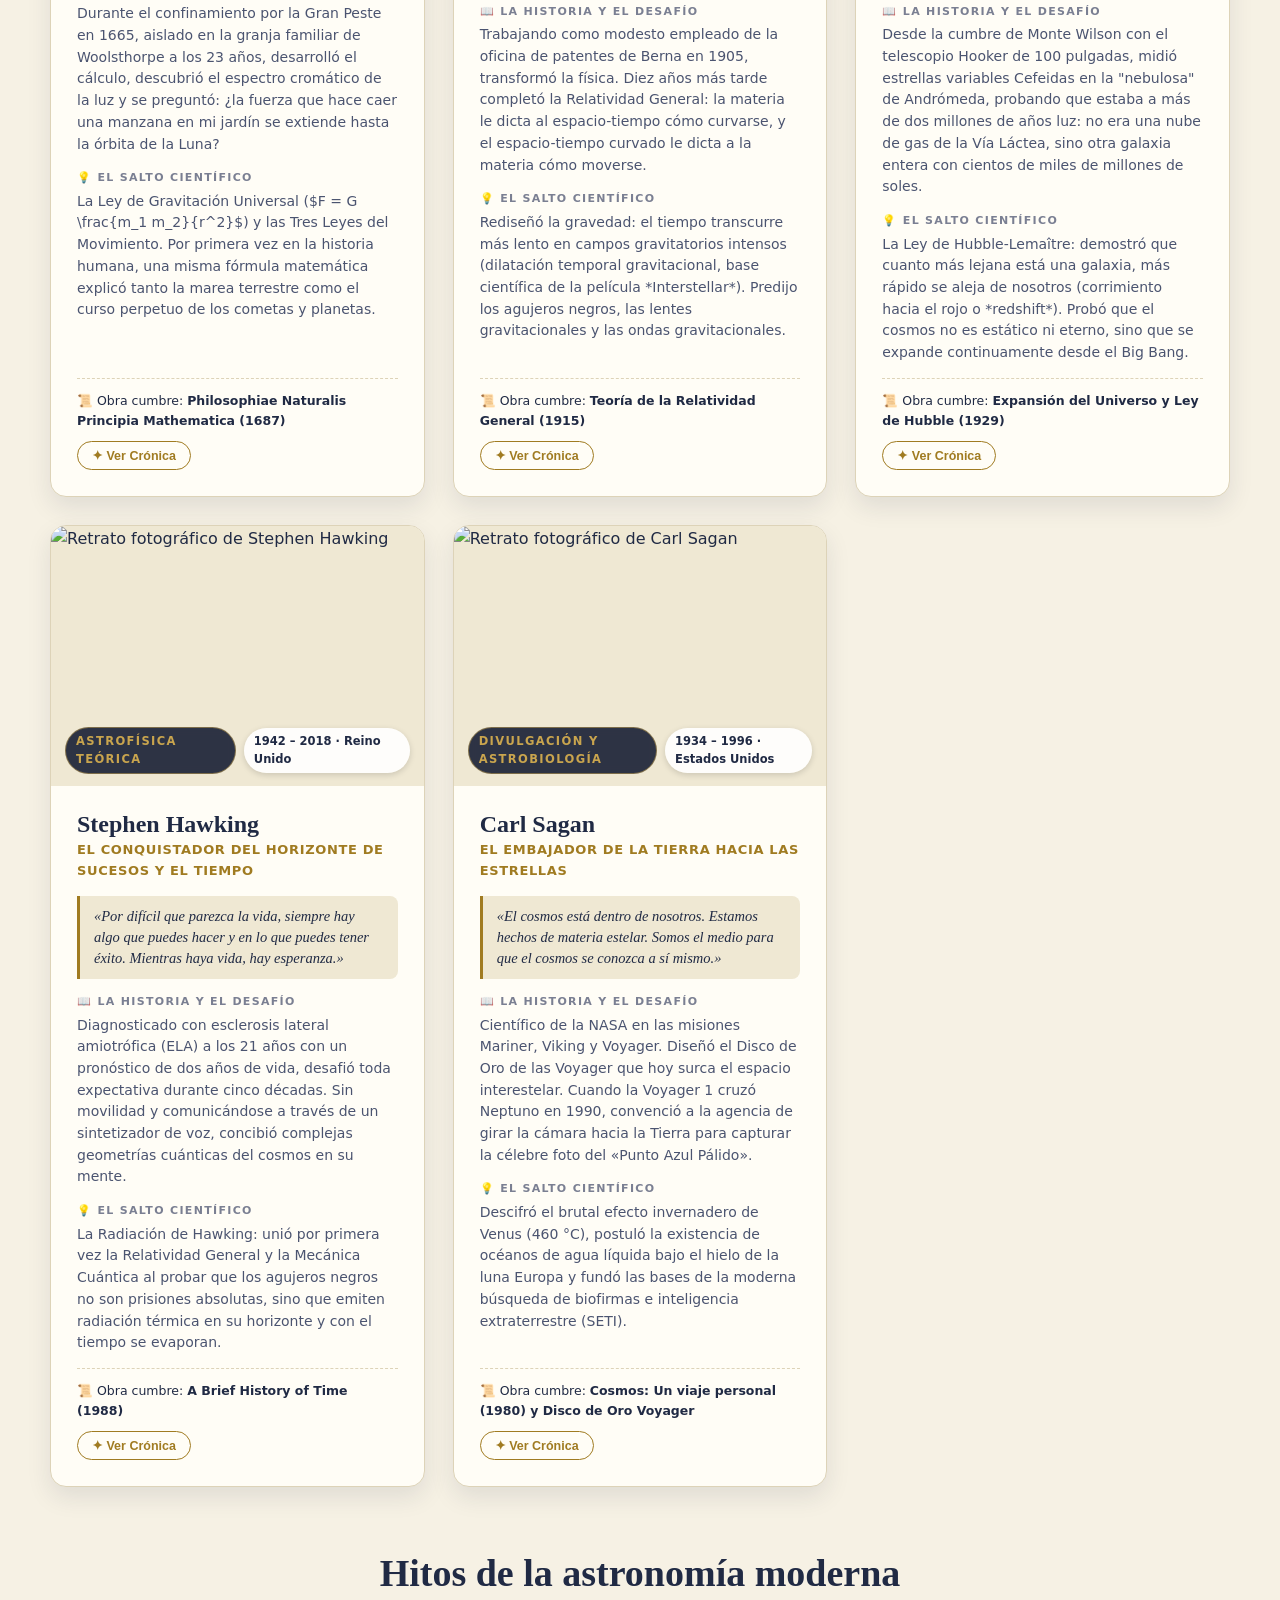
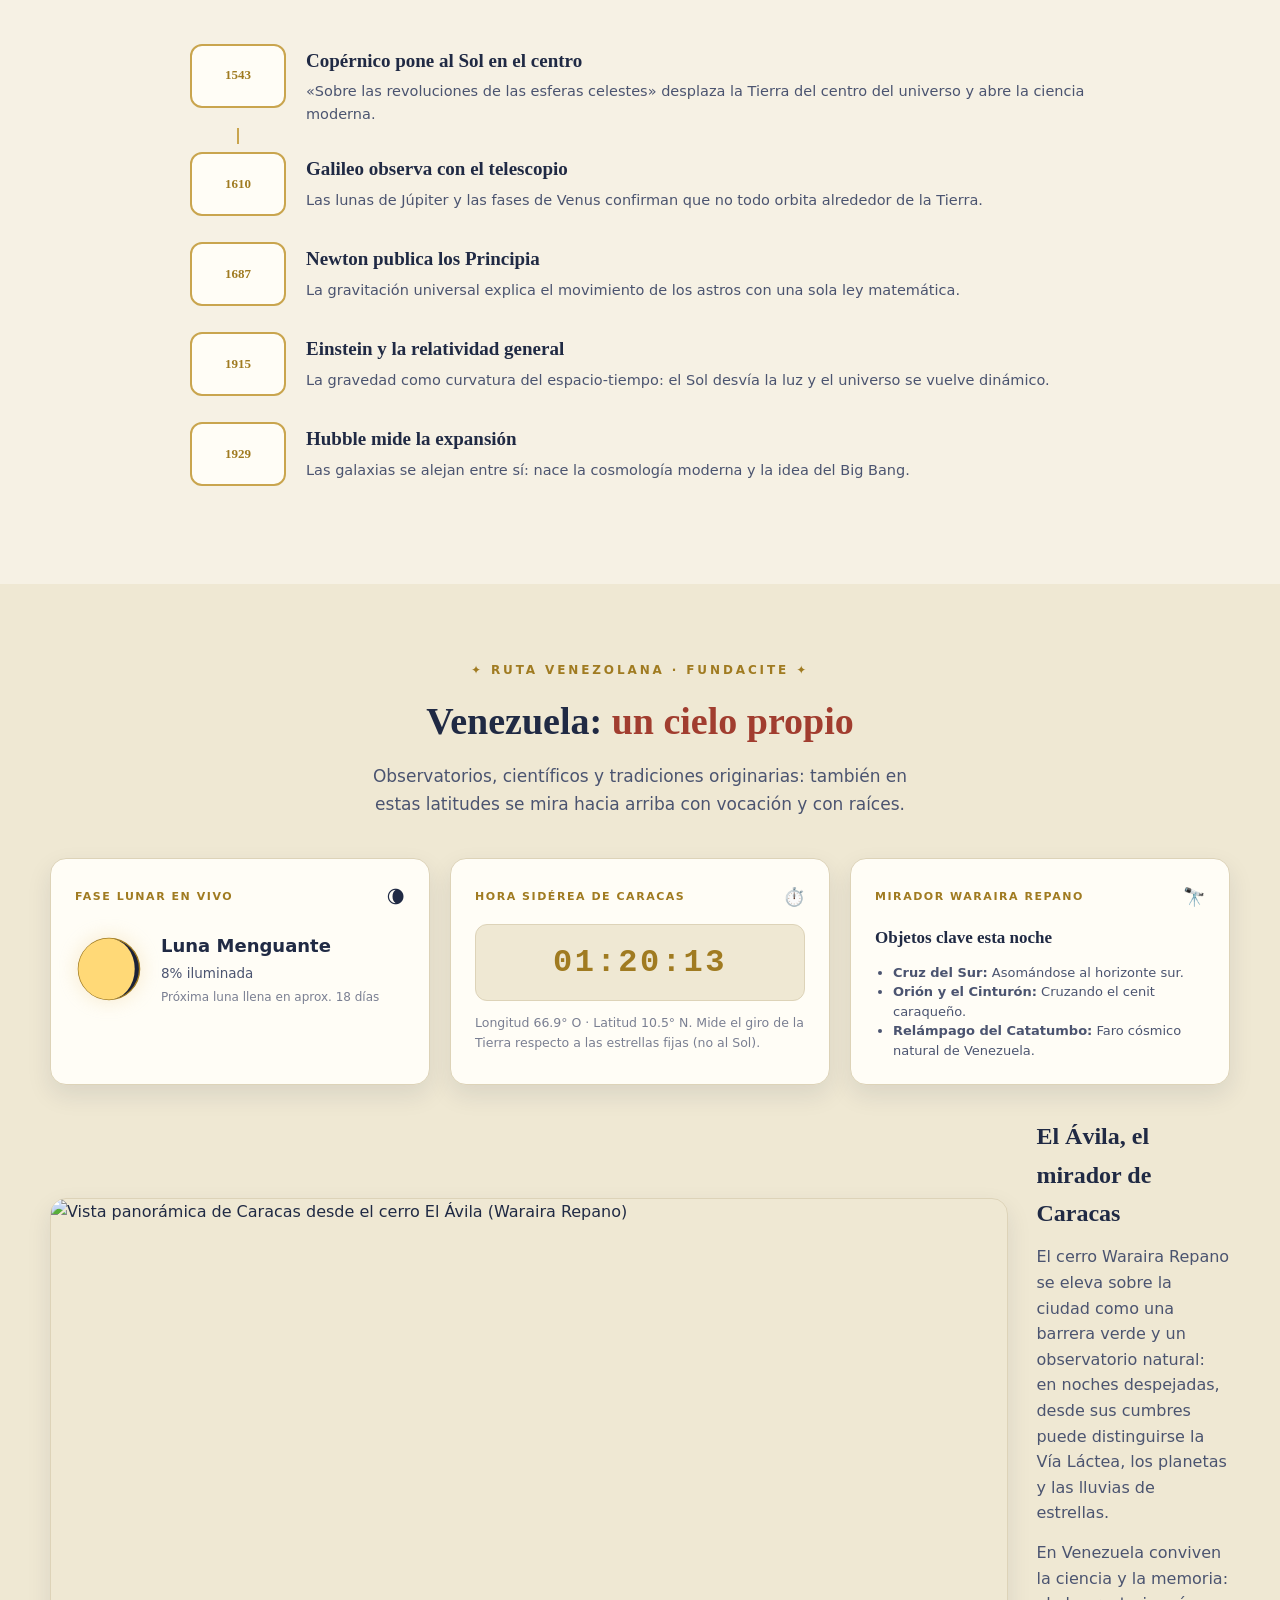
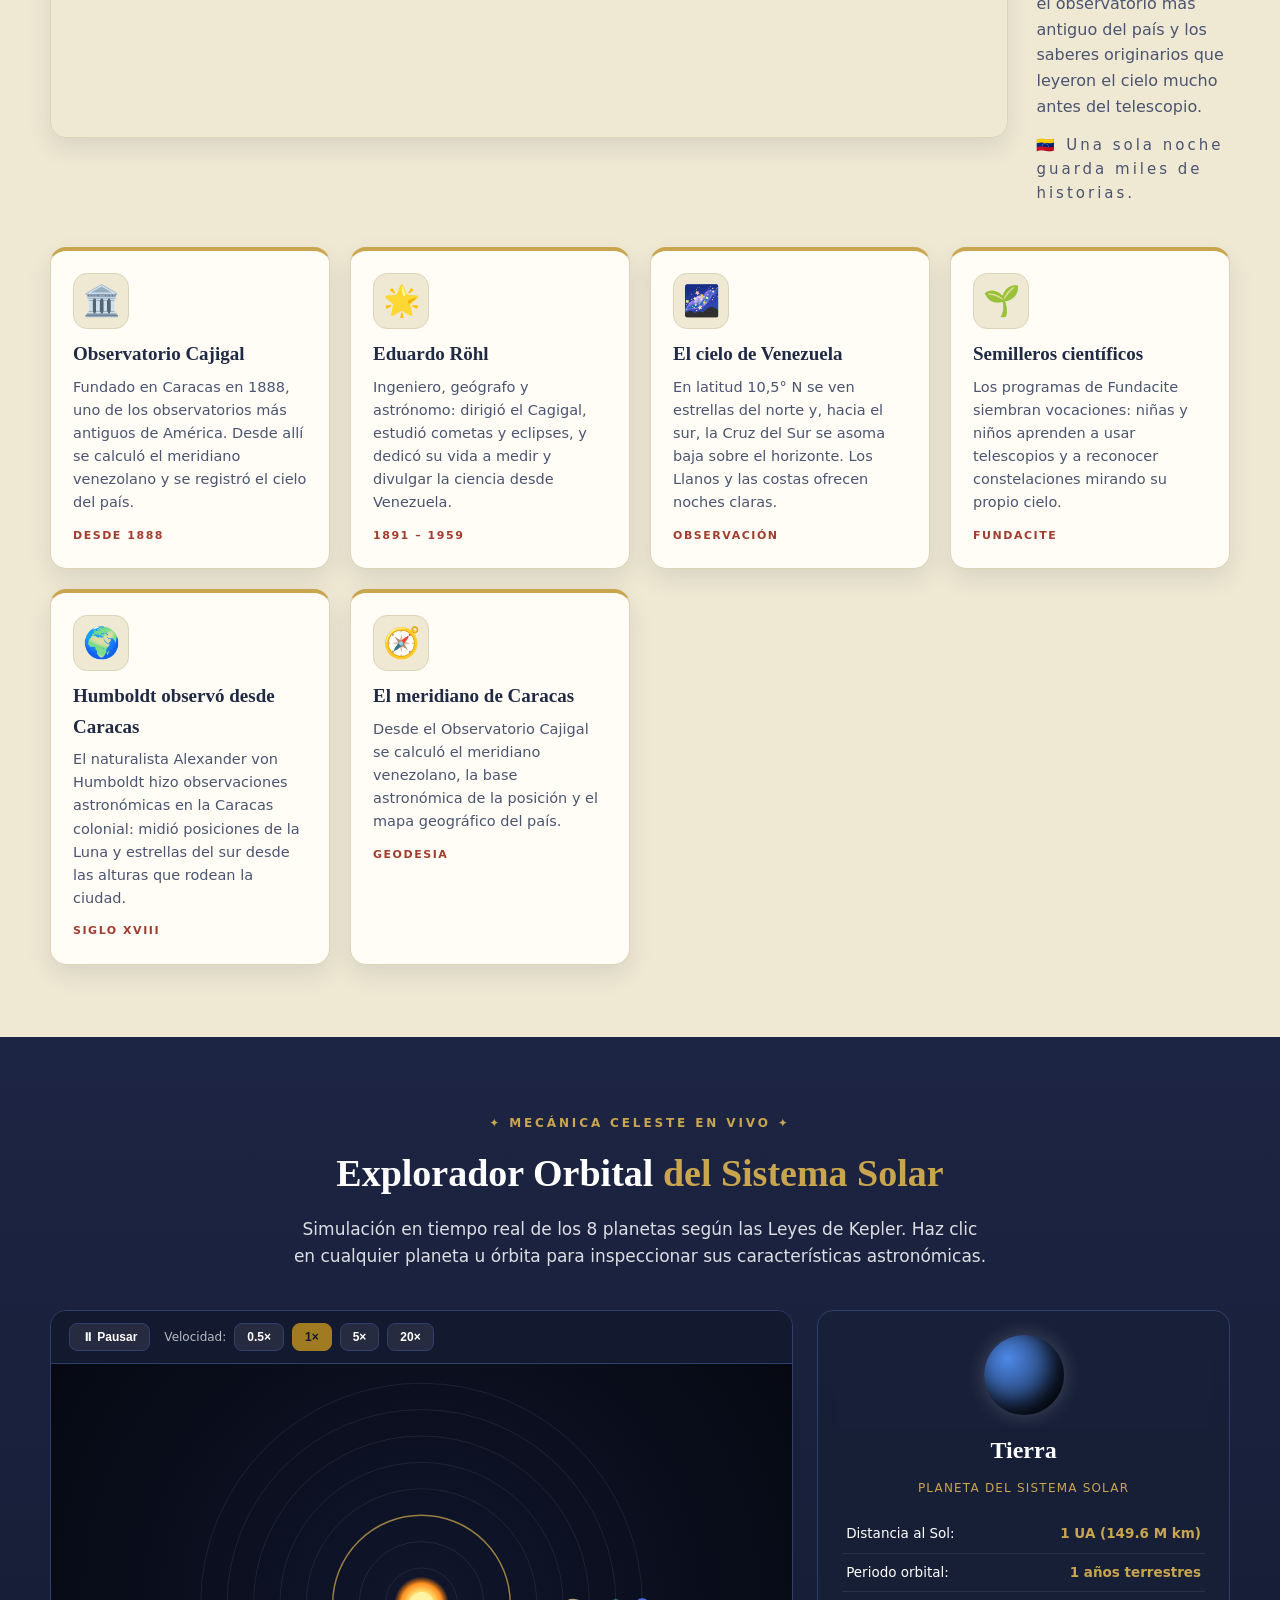
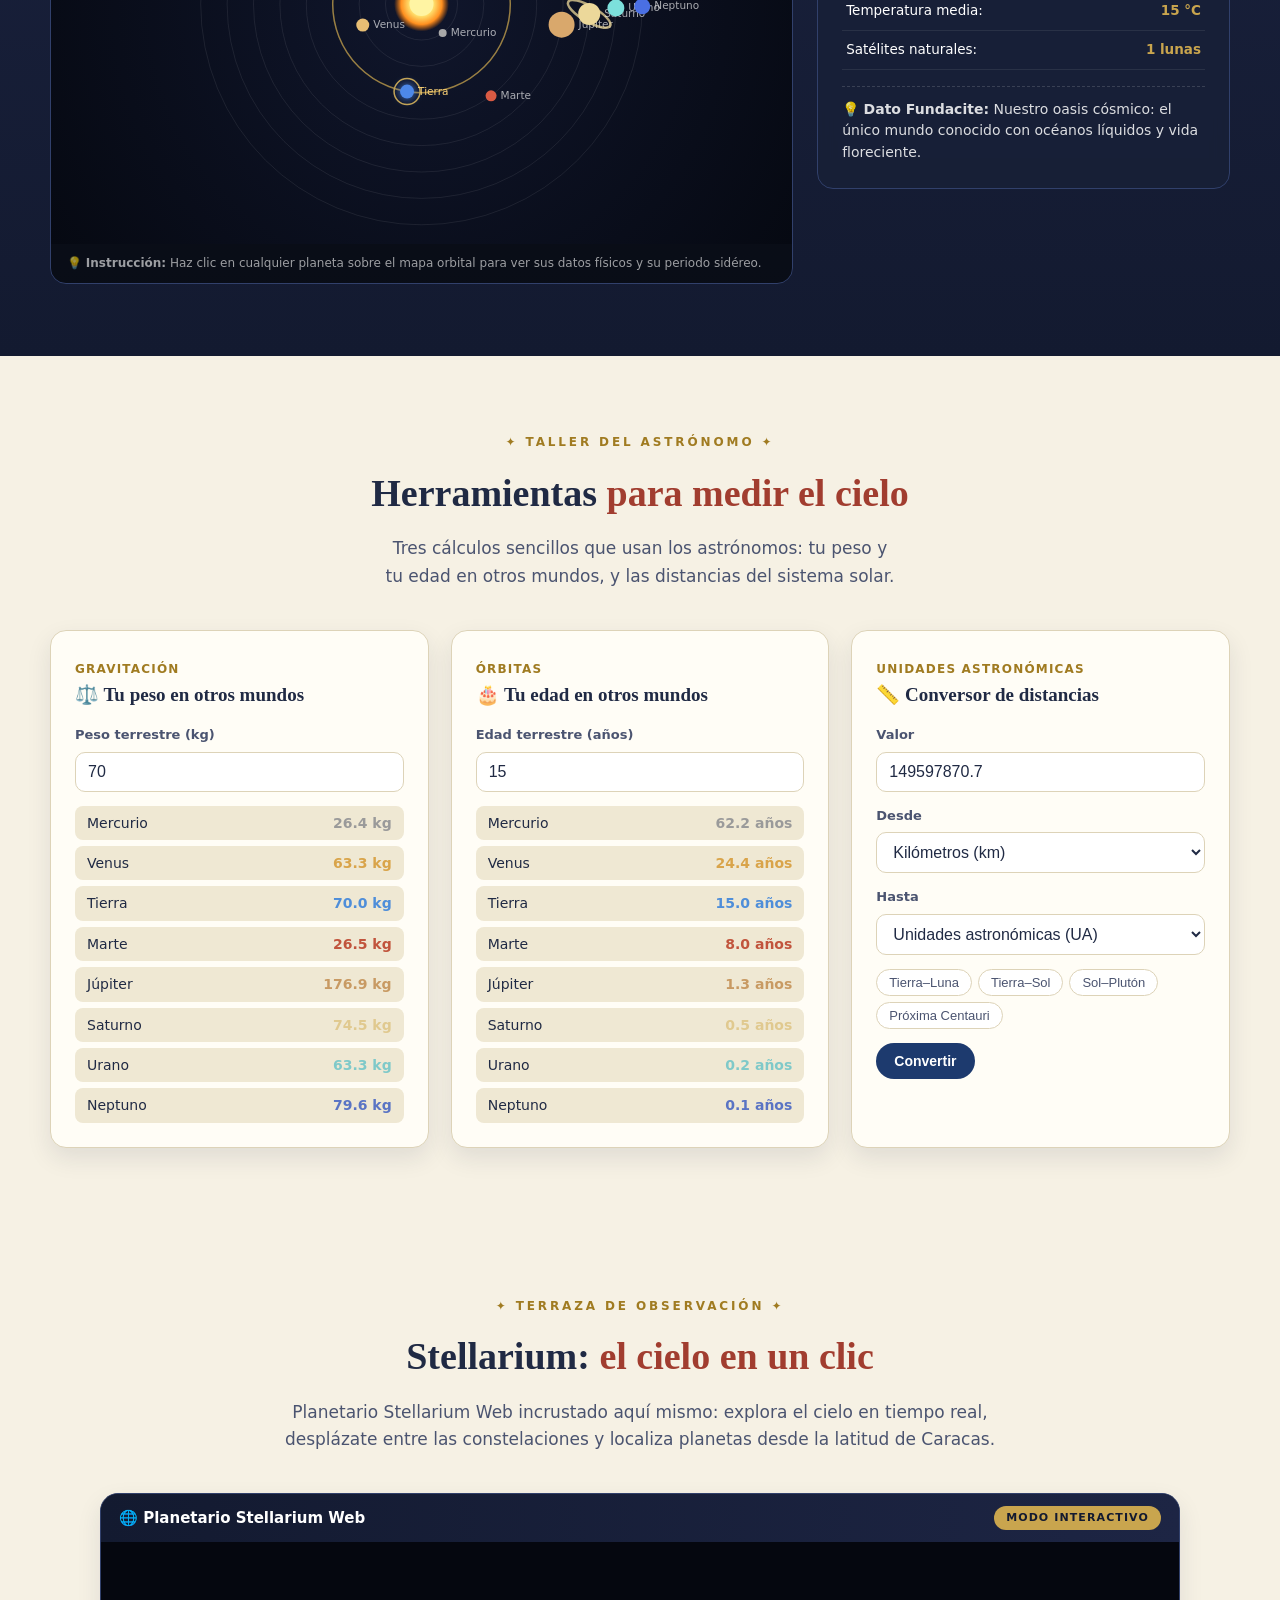
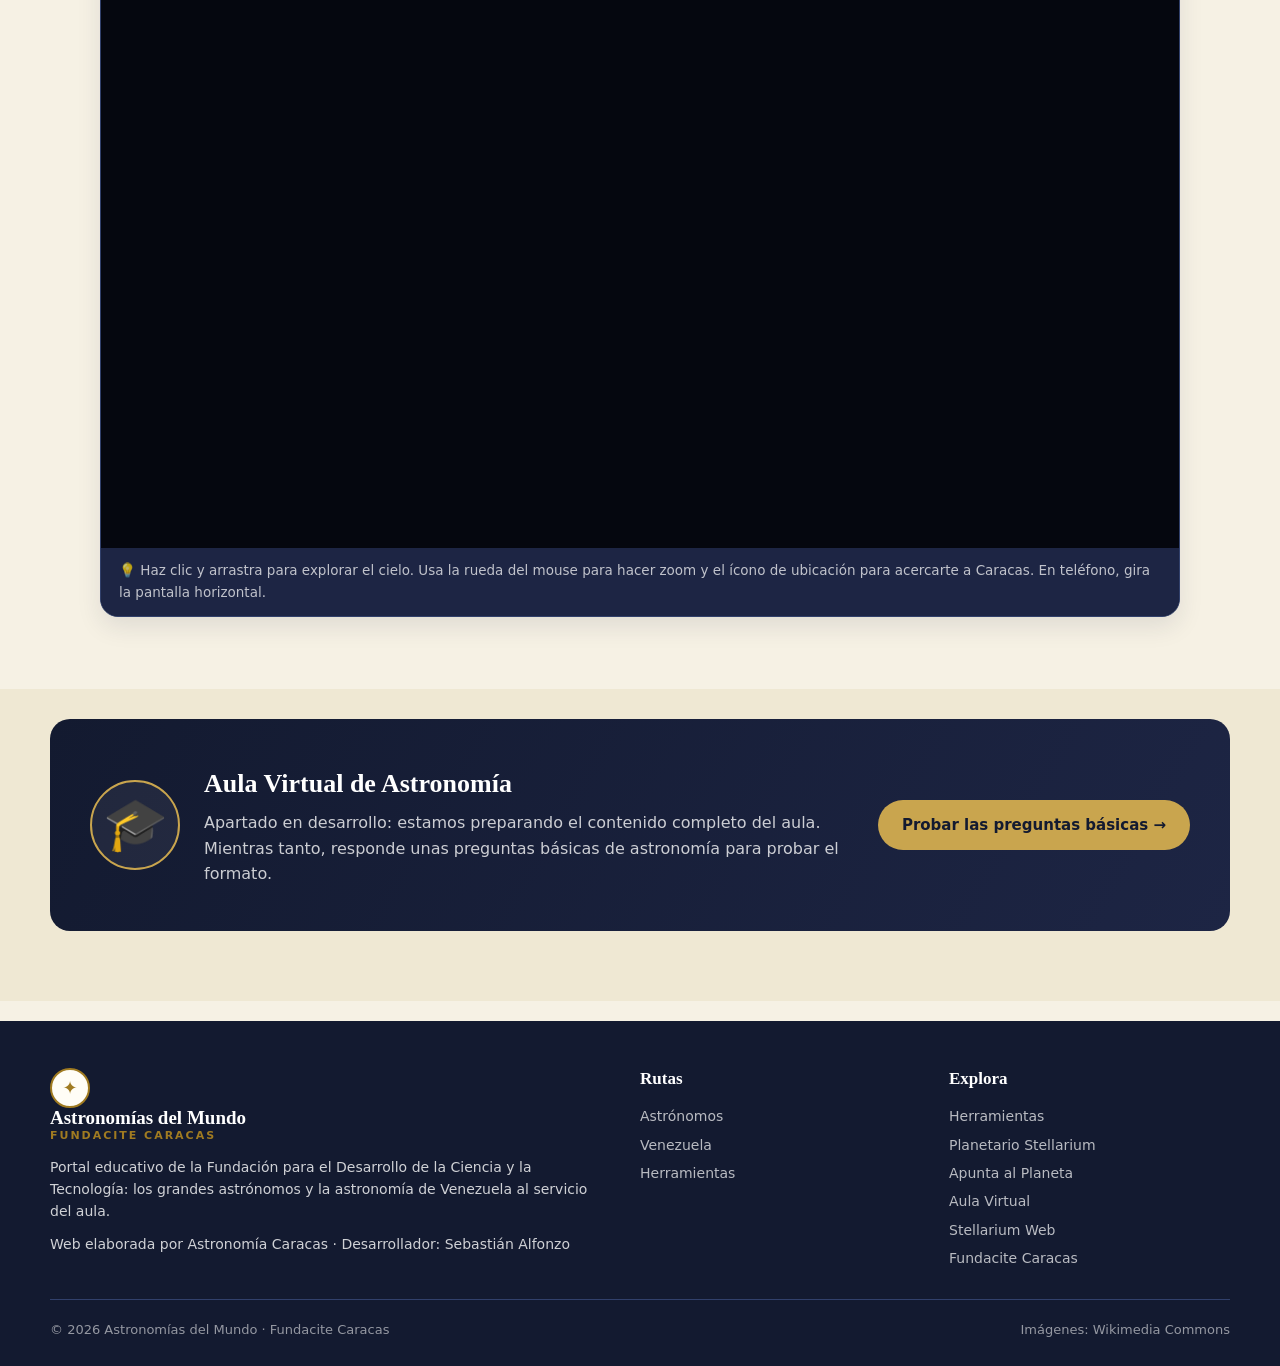
==== commit f8303677: "Transformacion astronomica: banda sonora Interestelar (Hans Zimmer), cronicas historicas completas, " ====
--- a/index.html
+++ b/index.html
@@ -101,109 +101,260 @@
                     <p>Ocho mentes que cambiaron nuestra forma de entender el universo: del sistema de Copérnico a la expansión de Hubble.</p>
                 </div>
 
-                <div class="astro-filter-bar">
-                    <div class="astro-search-wrap">
-                        <span class="astro-search-icon" aria-hidden="true">🔍</span>
-                        <input type="search" id="astro-search" class="astro-search-input" placeholder="Buscar por astrónomo o concepto (ej: telescopio, relatividad, gravedad, Sol)..." aria-label="Buscar astrónomo">
-                    </div>
-                    <div class="astro-chips">
-                        <button type="button" class="astro-chip active" data-tag="todos">Todos (8)</button>
-                        <button type="button" class="astro-chip" data-tag="renacimiento">Renacimiento</button>
-                        <button type="button" class="astro-chip" data-tag="mecánica celeste">Mecánica celeste</button>
-                        <button type="button" class="astro-chip" data-tag="observación">Observación</button>
-                        <button type="button" class="astro-chip" data-tag="física">Física</button>
-                        <button type="button" class="astro-chip" data-tag="cosmología">Cosmología</button>
-                        <button type="button" class="astro-chip" data-tag="divulgación">Divulgación</button>
-                    </div>
-                    <div id="astro-count" class="astro-count">Mostrando 8 de 8 astrónomos</div>
-                </div>
-
-                <div class="cards">
-                    <article class="card">
-                        <img src="https://upload.wikimedia.org/wikipedia/commons/thumb/f/f2/Nikolaus_Kopernikus.jpg/500px-Nikolaus_Kopernikus.jpg" alt="Retrato de Nicolás Copérnico" loading="lazy" width="500" height="640">
-                        <div class="card-body">
-                            <span class="card-tag">Renacimiento</span>
-                            <h3>Nicolás Copérnico</h3>
-                            <span class="sub">1473 – 1543</span>
-                            <p>Propuso que la Tierra y los planetas giran alrededor del Sol: el punto de partida de la astronomía moderna.</p>
-                            <ul><li>Heliocentrismo</li><li>Revolución</li></ul>
-                        </div>
-                    </article>
-
-                    <article class="card">
-                        <img src="https://upload.wikimedia.org/wikipedia/commons/thumb/7/74/JKepler.jpg/500px-JKepler.jpg" alt="Retrato de Johannes Kepler" loading="lazy" width="500" height="640">
-                        <div class="card-body">
-                            <span class="card-tag">Mecánica celeste</span>
-                            <h3>Johannes Kepler</h3>
-                            <span class="sub">1571 – 1630</span>
-                            <p>Formuló las tres leyes del movimiento planetario: los planetas orbitan en elipses con el Sol en un foco.</p>
-                            <ul><li>Leyes orbitales</li><li>Matemática</li></ul>
-                        </div>
-                    </article>
-
-                    <article class="card">
-                        <img src="https://upload.wikimedia.org/wikipedia/commons/thumb/d/d4/Justus_Sustermans_-_Portrait_of_Galileo_Galilei%2C_1636.jpg/500px-Justus_Sustermans_-_Portrait_of_Galileo_Galilei%2C_1636.jpg" alt="Retrato de Galileo Galilei" loading="lazy" width="500" height="640">
-                        <div class="card-body">
-                            <span class="card-tag">Observación</span>
-                            <h3>Galileo Galilei</h3>
-                            <span class="sub">1564 – 1642</span>
-                            <p>Apuntó el telescopio al cielo y vio lunas de Júpiter y fases de Venus: el cielo no giraba alrededor de la Tierra.</p>
-                            <ul><li>Telescopio</li><li>Evidencia</li></ul>
-                        </div>
-                    </article>
-
-                    <article class="card">
-                        <img src="https://upload.wikimedia.org/wikipedia/commons/thumb/3/3b/Portrait_of_Sir_Isaac_Newton%2C_1689.jpg/500px-Portrait_of_Sir_Isaac_Newton%2C_1689.jpg" alt="Retrato de Isaac Newton" loading="lazy" width="500" height="640">
-                        <div class="card-body">
-                            <span class="card-tag">Física universal</span>
-                            <h3>Isaac Newton</h3>
-                            <span class="sub">1643 – 1727</span>
-                            <p>La ley de la gravitación universal: la misma fuerza que hace caer una manzana mantiene a los planetas en órbita.</p>
-                            <ul><li>Gravedad</li><li>Principia</li></ul>
-                        </div>
-                    </article>
-
-                    <article class="card">
-                        <img src="https://upload.wikimedia.org/wikipedia/commons/thumb/2/28/Albert_Einstein_Head_cleaned.jpg/500px-Albert_Einstein_Head_cleaned.jpg" alt="Retrato de Albert Einstein" loading="lazy" width="500" height="640">
-                        <div class="card-body">
-                            <span class="card-tag">Física moderna</span>
-                            <h3>Albert Einstein</h3>
-                            <span class="sub">1879 – 1955</span>
-                            <p>La relatividad general: la gravedad es la curvatura del espacio y del tiempo, y el Sol desvía la luz de las estrellas.</p>
-                            <ul><li>Relatividad</li><li>Espacio-tiempo</li></ul>
-                        </div>
-                    </article>
-
-                    <article class="card">
-                        <img src="https://upload.wikimedia.org/wikipedia/commons/thumb/1/15/Studio_portrait_photograph_of_Edwin_Powell_Hubble_%28cropped%29.JPG/500px-Studio_portrait_photograph_of_Edwin_Powell_Hubble_%28cropped%29.JPG" alt="Retrato de Edwin Hubble" loading="lazy" width="500" height="640">
-                        <div class="card-body">
-                            <span class="card-tag">Cosmología</span>
-                            <h3>Edwin Hubble</h3>
-                            <span class="sub">1889 – 1953</span>
-                            <p>Demostró que el universo se expande: las galaxias se alejan unas de otras y el cosmos tiene historia.</p>
-                            <ul><li>Expansión</li><li>Galaxias</li></ul>
-                        </div>
-                    </article>
-
-                    <article class="card">
-                        <img src="https://upload.wikimedia.org/wikipedia/commons/thumb/e/eb/Stephen_Hawking.StarChild.jpg/500px-Stephen_Hawking.StarChild.jpg" alt="Retrato de Stephen Hawking" loading="lazy" width="500" height="640">
-                        <div class="card-body">
-                            <span class="card-tag">Astrofísica</span>
-                            <h3>Stephen Hawking</h3>
-                            <span class="sub">1942 – 2018</span>
-                            <p>Unificó la gravedad y la física cuántica en los agujeros negros: la radiación de Hawking y el origen del tiempo.</p>
-                            <ul><li>Agujeros negros</li><li>Cosmología</li></ul>
-                        </div>
-                    </article>
-
-                    <article class="card">
-                        <img src="https://upload.wikimedia.org/wikipedia/commons/thumb/8/8d/Carl_Sagan_Planetary_Society_cropped.png/500px-Carl_Sagan_Planetary_Society_cropped.jpg" alt="Retrato de Carl Sagan" loading="lazy" width="500" height="640">
-                        <div class="card-body">
-                            <span class="card-tag">Divulgación</span>
-                            <h3>Carl Sagan</h3>
-                            <span class="sub">1934 – 1996</span>
-                            <p>Llevó el cosmos a millones de personas con la serie Cosmos y el mensaje de la sonda Voyager hacia las estrellas.</p>
-                            <ul><li>Divulgación</li><li>Cosmos</li></ul>
+                <div class="astro-rich-grid">
+                    <!-- 1. COPÉRNICO -->
+                    <article class="astro-rich-card">
+                        <div class="astro-card-top">
+                            <img src="https://upload.wikimedia.org/wikipedia/commons/thumb/f/f2/Nikolaus_Kopernikus.jpg/500px-Nikolaus_Kopernikus.jpg" alt="Retrato al óleo de Nicolás Copérnico" loading="lazy" width="500" height="640">
+                            <div class="astro-card-badges">
+                                <span class="astro-tag-epoch">Renacimiento</span>
+                                <span class="astro-years-badge">1473 – 1543 · Polonia</span>
+                            </div>
+                        </div>
+                        <div class="astro-card-content">
+                            <div class="astro-name-wrap">
+                                <h3>Nicolás Copérnico</h3>
+                                <span class="astro-honor-title">El clérigo que movió la Tierra y detuvo al Sol</span>
+                            </div>
+                            <blockquote class="astro-quote-lead">
+                                «En el centro de todo reside el Sol. Pues en este hermoso templo, ¿quién colocaría esta lámpara en otro lugar más digno?»
+                            </blockquote>
+                            <div class="astro-block-section">
+                                <span class="astro-block-label">📖 La Historia y el Desafío</span>
+                                <p>Trabajó en secreto durante más de 30 años en la torre de la catedral de Frombork. Sabía que desplazar a la Tierra del centro contradecía 1.400 años de dogma aristotélico y bíblico; por ello, retrasó la publicación de su obra hasta los últimos días de su vida, recibiendo el primer ejemplar impreso en su lecho de muerte.</p>
+                            </div>
+                            <div class="astro-block-section">
+                                <span class="astro-block-label">💡 El Salto Científico</span>
+                                <p>El modelo heliocéntrico. Demostró que el extraño "retroceso" de planetas como Marte no era magia ni epiciclos artificiales, sino la Tierra adelantando a los mundos exteriores en una órbita más rápida alrededor del Sol.</p>
+                            </div>
+                            <div class="astro-masterpiece">
+                                <span>📜 Obra cumbre: <b>De revolutionibus orbium coelestium (1543)</b></span>
+                                <button class="astro-expand-btn" onclick="openAstroModal('Nicolás Copérnico')" type="button">✦ Ver Crónica</button>
+                            </div>
+                        </div>
+                    </article>
+
+                    <!-- 2. KEPLER -->
+                    <article class="astro-rich-card">
+                        <div class="astro-card-top">
+                            <img src="https://upload.wikimedia.org/wikipedia/commons/thumb/7/74/JKepler.jpg/500px-JKepler.jpg" alt="Retrato al óleo de Johannes Kepler" loading="lazy" width="500" height="640">
+                            <div class="astro-card-badges">
+                                <span class="astro-tag-epoch">Mecánica Celeste</span>
+                                <span class="astro-years-badge">1571 – 1630 · Alemania</span>
+                            </div>
+                        </div>
+                        <div class="astro-card-content">
+                            <div class="astro-name-wrap">
+                                <h3>Johannes Kepler</h3>
+                                <span class="astro-honor-title">El matemático que descifró las armonías de las órbitas</span>
+                            </div>
+                            <blockquote class="astro-quote-lead">
+                                «Medí los cielos, ahora mido las sombras de la Tierra. Del cielo era el espíritu, en la tierra reposa el cuerpo.»
+                            </blockquote>
+                            <div class="astro-block-section">
+                                <span class="astro-block-label">📖 La Historia y el Desafío</span>
+                                <p>Superando una severa miopía infantil por viruela, la extrema pobreza y teniendo que defender en persona a su madre de un juicio por brujería, heredó las mediciones de Tycho Brahe. Durante 8 años intentó encajar la órbita de Marte en un círculo perfecto; al fallar por solo 8 minutos de arco, tomó la valiente decisión de abandonar el dogma del círculo perfecto.</p>
+                            </div>
+                            <div class="astro-block-section">
+                                <span class="astro-block-label">💡 El Salto Científico</span>
+                                <p>Las Tres Leyes del Movimiento Planetario: demostró que las órbitas son elipses con el Sol en un foco, que los planetas aceleran cerca del perihelio y vinculó matemáticamente distancia y periodo orbital ($P^2 = a^3$).</p>
+                            </div>
+                            <div class="astro-masterpiece">
+                                <span>📜 Obra cumbre: <b>Astronomia Nova (1609) y Harmonices Mundi (1619)</b></span>
+                                <button class="astro-expand-btn" onclick="openAstroModal('Johannes Kepler')" type="button">✦ Ver Crónica</button>
+                            </div>
+                        </div>
+                    </article>
+
+                    <!-- 3. GALILEO -->
+                    <article class="astro-rich-card">
+                        <div class="astro-card-top">
+                            <img src="https://upload.wikimedia.org/wikipedia/commons/thumb/d/d4/Justus_Sustermans_-_Portrait_of_Galileo_Galilei%2C_1636.jpg/500px-Justus_Sustermans_-_Portrait_of_Galileo_Galilei%2C_1636.jpg" alt="Retrato al óleo de Galileo Galilei" loading="lazy" width="500" height="640">
+                            <div class="astro-card-badges">
+                                <span class="astro-tag-epoch">Observación Empírica</span>
+                                <span class="astro-years-badge">1564 – 1642 · Italia</span>
+                            </div>
+                        </div>
+                        <div class="astro-card-content">
+                            <div class="astro-name-wrap">
+                                <h3>Galileo Galilei</h3>
+                                <span class="astro-honor-title">El primer mensajero estelar y padre de la ciencia moderna</span>
+                            </div>
+                            <blockquote class="astro-quote-lead">
+                                «La filosofía está escrita en ese gran libro continuamente abierto ante nuestros ojos: el universo.»
+                            </blockquote>
+                            <div class="astro-block-section">
+                                <span class="astro-block-label">📖 La Historia y el Desafío</span>
+                                <p>Al enterarse de un juguete de lentes holandés, pulió sus propios vidrios para crear un telescopio de 20 aumentos. En el otoño de 1609 miró a la Luna y vio cráteres; descubrió que Júpiter tenía 4 satélites propios y que Venus tenía fases. En 1633, la Inquisición romana lo forzó a abjurar bajo arresto domiciliario perpetuo.</p>
+                            </div>
+                            <div class="astro-block-section">
+                                <span class="astro-block-label">💡 El Salto Científico</span>
+                                <p>Fundó el método científico empírico: la observación real supera a la filosofía abstracta. Demostró que la Tierra no es el centro de giro de todos los astros y enunció los principios iniciales de inercia y relatividad clásica.</p>
+                            </div>
+                            <div class="astro-masterpiece">
+                                <span>📜 Obra cumbre: <b>Sidereus Nuncius (1610) y Diálogo (1632)</b></span>
+                                <button class="astro-expand-btn" onclick="openAstroModal('Galileo Galilei')" type="button">✦ Ver Crónica</button>
+                            </div>
+                        </div>
+                    </article>
+
+                    <!-- 4. NEWTON -->
+                    <article class="astro-rich-card">
+                        <div class="astro-card-top">
+                            <img src="https://upload.wikimedia.org/wikipedia/commons/thumb/3/3b/Portrait_of_Sir_Isaac_Newton%2C_1689.jpg/500px-Portrait_of_Sir_Isaac_Newton%2C_1689.jpg" alt="Retrato al óleo de Isaac Newton" loading="lazy" width="500" height="640">
+                            <div class="astro-card-badges">
+                                <span class="astro-tag-epoch">Física Universal</span>
+                                <span class="astro-years-badge">1643 – 1727 · Inglaterra</span>
+                            </div>
+                        </div>
+                        <div class="astro-card-content">
+                            <div class="astro-name-wrap">
+                                <h3>Isaac Newton</h3>
+                                <span class="astro-honor-title">El genio que unificó las leyes del cielo y de la Tierra</span>
+                            </div>
+                            <blockquote class="astro-quote-lead">
+                                «Si he logrado ver más lejos ha sido porque he subido a hombros de gigantes.»
+                            </blockquote>
+                            <div class="astro-block-section">
+                                <span class="astro-block-label">📖 La Historia y el Desafío</span>
+                                <p>Durante el confinamiento por la Gran Peste en 1665, aislado en la granja familiar de Woolsthorpe a los 23 años, desarrolló el cálculo, descubrió el espectro cromático de la luz y se preguntó: ¿la fuerza que hace caer una manzana en mi jardín se extiende hasta la órbita de la Luna?</p>
+                            </div>
+                            <div class="astro-block-section">
+                                <span class="astro-block-label">💡 El Salto Científico</span>
+                                <p>La Ley de Gravitación Universal ($F = G \frac{m_1 m_2}{r^2}$) y las Tres Leyes del Movimiento. Por primera vez en la historia humana, una misma fórmula matemática explicó tanto la marea terrestre como el curso perpetuo de los cometas y planetas.</p>
+                            </div>
+                            <div class="astro-masterpiece">
+                                <span>📜 Obra cumbre: <b>Philosophiae Naturalis Principia Mathematica (1687)</b></span>
+                                <button class="astro-expand-btn" onclick="openAstroModal('Isaac Newton')" type="button">✦ Ver Crónica</button>
+                            </div>
+                        </div>
+                    </article>
+
+                    <!-- 5. EINSTEIN -->
+                    <article class="astro-rich-card">
+                        <div class="astro-card-top">
+                            <img src="https://upload.wikimedia.org/wikipedia/commons/thumb/2/28/Albert_Einstein_Head_cleaned.jpg/500px-Albert_Einstein_Head_cleaned.jpg" alt="Fotografía de retrato de Albert Einstein" loading="lazy" width="500" height="640">
+                            <div class="astro-card-badges">
+                                <span class="astro-tag-epoch">Física Moderna</span>
+                                <span class="astro-years-badge">1879 – 1955 · Alemania / EE. UU.</span>
+                            </div>
+                        </div>
+                        <div class="astro-card-content">
+                            <div class="astro-name-wrap">
+                                <h3>Albert Einstein</h3>
+                                <span class="astro-honor-title">El arquitecto del espacio y el tiempo curvos</span>
+                            </div>
+                            <blockquote class="astro-quote-lead">
+                                «La imaginación es más importante que el conocimiento. El conocimiento es limitado; la imaginación abarca el universo entero.»
+                            </blockquote>
+                            <div class="astro-block-section">
+                                <span class="astro-block-label">📖 La Historia y el Desafío</span>
+                                <p>Trabajando como modesto empleado de la oficina de patentes de Berna en 1905, transformó la física. Diez años más tarde completó la Relatividad General: la materia le dicta al espacio-tiempo cómo curvarse, y el espacio-tiempo curvado le dicta a la materia cómo moverse.</p>
+                            </div>
+                            <div class="astro-block-section">
+                                <span class="astro-block-label">💡 El Salto Científico</span>
+                                <p>Rediseñó la gravedad: el tiempo transcurre más lento en campos gravitatorios intensos (dilatación temporal gravitacional, base científica de la película *Interstellar*). Predijo los agujeros negros, las lentes gravitacionales y las ondas gravitacionales.</p>
+                            </div>
+                            <div class="astro-masterpiece">
+                                <span>📜 Obra cumbre: <b>Teoría de la Relatividad General (1915)</b></span>
+                                <button class="astro-expand-btn" onclick="openAstroModal('Albert Einstein')" type="button">✦ Ver Crónica</button>
+                            </div>
+                        </div>
+                    </article>
+
+                    <!-- 6. HUBBLE -->
+                    <article class="astro-rich-card">
+                        <div class="astro-card-top">
+                            <img src="https://upload.wikimedia.org/wikipedia/commons/thumb/1/15/Studio_portrait_photograph_of_Edwin_Powell_Hubble_%28cropped%29.JPG/500px-Studio_portrait_photograph_of_Edwin_Powell_Hubble_%28cropped%29.JPG" alt="Retrato de estudio de Edwin Hubble" loading="lazy" width="500" height="640">
+                            <div class="astro-card-badges">
+                                <span class="astro-tag-epoch">Cosmología</span>
+                                <span class="astro-years-badge">1889 – 1953 · Estados Unidos</span>
+                            </div>
+                        </div>
+                        <div class="astro-card-content">
+                            <div class="astro-name-wrap">
+                                <h3>Edwin Hubble</h3>
+                                <span class="astro-honor-title">El explorador que reveló la inmensidad del universo</span>
+                            </div>
+                            <blockquote class="astro-quote-lead">
+                                «Equipado con sus cinco sentidos, el ser humano explora el universo que le rodea y llama a esa aventura ciencia.»
+                            </blockquote>
+                            <div class="astro-block-section">
+                                <span class="astro-block-label">📖 La Historia y el Desafío</span>
+                                <p>Desde la cumbre de Monte Wilson con el telescopio Hooker de 100 pulgadas, midió estrellas variables Cefeidas en la "nebulosa" de Andrómeda, probando que estaba a más de dos millones de años luz: no era una nube de gas de la Vía Láctea, sino otra galaxia entera con cientos de miles de millones de soles.</p>
+                            </div>
+                            <div class="astro-block-section">
+                                <span class="astro-block-label">💡 El Salto Científico</span>
+                                <p>La Ley de Hubble-Lemaître: demostró que cuanto más lejana está una galaxia, más rápido se aleja de nosotros (corrimiento hacia el rojo o *redshift*). Probó que el cosmos no es estático ni eterno, sino que se expande continuamente desde el Big Bang.</p>
+                            </div>
+                            <div class="astro-masterpiece">
+                                <span>📜 Obra cumbre: <b>Expansión del Universo y Ley de Hubble (1929)</b></span>
+                                <button class="astro-expand-btn" onclick="openAstroModal('Edwin Hubble')" type="button">✦ Ver Crónica</button>
+                            </div>
+                        </div>
+                    </article>
+
+                    <!-- 7. HAWKING -->
+                    <article class="astro-rich-card">
+                        <div class="astro-card-top">
+                            <img src="https://upload.wikimedia.org/wikipedia/commons/thumb/e/eb/Stephen_Hawking.StarChild.jpg/500px-Stephen_Hawking.StarChild.jpg" alt="Retrato fotográfico de Stephen Hawking" loading="lazy" width="500" height="640">
+                            <div class="astro-card-badges">
+                                <span class="astro-tag-epoch">Astrofísica Teórica</span>
+                                <span class="astro-years-badge">1942 – 2018 · Reino Unido</span>
+                            </div>
+                        </div>
+                        <div class="astro-card-content">
+                            <div class="astro-name-wrap">
+                                <h3>Stephen Hawking</h3>
+                                <span class="astro-honor-title">El conquistador del horizonte de sucesos y el tiempo</span>
+                            </div>
+                            <blockquote class="astro-quote-lead">
+                                «Por difícil que parezca la vida, siempre hay algo que puedes hacer y en lo que puedes tener éxito. Mientras haya vida, hay esperanza.»
+                            </blockquote>
+                            <div class="astro-block-section">
+                                <span class="astro-block-label">📖 La Historia y el Desafío</span>
+                                <p>Diagnosticado con esclerosis lateral amiotrófica (ELA) a los 21 años con un pronóstico de dos años de vida, desafió toda expectativa durante cinco décadas. Sin movilidad y comunicándose a través de un sintetizador de voz, concibió complejas geometrías cuánticas del cosmos en su mente.</p>
+                            </div>
+                            <div class="astro-block-section">
+                                <span class="astro-block-label">💡 El Salto Científico</span>
+                                <p>La Radiación de Hawking: unió por primera vez la Relatividad General y la Mecánica Cuántica al probar que los agujeros negros no son prisiones absolutas, sino que emiten radiación térmica en su horizonte y con el tiempo se evaporan.</p>
+                            </div>
+                            <div class="astro-masterpiece">
+                                <span>📜 Obra cumbre: <b>A Brief History of Time (1988)</b></span>
+                                <button class="astro-expand-btn" onclick="openAstroModal('Stephen Hawking')" type="button">✦ Ver Crónica</button>
+                            </div>
+                        </div>
+                    </article>
+
+                    <!-- 8. SAGAN -->
+                    <article class="astro-rich-card">
+                        <div class="astro-card-top">
+                            <img src="https://upload.wikimedia.org/wikipedia/commons/thumb/8/8d/Carl_Sagan_Planetary_Society_cropped.png/500px-Carl_Sagan_Planetary_Society_cropped.jpg" alt="Retrato fotográfico de Carl Sagan" loading="lazy" width="500" height="640">
+                            <div class="astro-card-badges">
+                                <span class="astro-tag-epoch">Divulgación y Astrobiología</span>
+                                <span class="astro-years-badge">1934 – 1996 · Estados Unidos</span>
+                            </div>
+                        </div>
+                        <div class="astro-card-content">
+                            <div class="astro-name-wrap">
+                                <h3>Carl Sagan</h3>
+                                <span class="astro-honor-title">El embajador de la Tierra hacia las estrellas</span>
+                            </div>
+                            <blockquote class="astro-quote-lead">
+                                «El cosmos está dentro de nosotros. Estamos hechos de materia estelar. Somos el medio para que el cosmos se conozca a sí mismo.»
+                            </blockquote>
+                            <div class="astro-block-section">
+                                <span class="astro-block-label">📖 La Historia y el Desafío</span>
+                                <p>Científico de la NASA en las misiones Mariner, Viking y Voyager. Diseñó el Disco de Oro de las Voyager que hoy surca el espacio interestelar. Cuando la Voyager 1 cruzó Neptuno en 1990, convenció a la agencia de girar la cámara hacia la Tierra para capturar la célebre foto del «Punto Azul Pálido».</p>
+                            </div>
+                            <div class="astro-block-section">
+                                <span class="astro-block-label">💡 El Salto Científico</span>
+                                <p>Descifró el brutal efecto invernadero de Venus (460 °C), postuló la existencia de océanos de agua líquida bajo el hielo de la luna Europa y fundó las bases de la moderna búsqueda de biofirmas e inteligencia extraterrestre (SETI).</p>
+                            </div>
+                            <div class="astro-masterpiece">
+                                <span>📜 Obra cumbre: <b>Cosmos: Un viaje personal (1980) y Disco de Oro Voyager</b></span>
+                                <button class="astro-expand-btn" onclick="openAstroModal('Carl Sagan')" type="button">✦ Ver Crónica</button>
+                            </div>
                         </div>
                     </article>
                 </div>
@@ -517,6 +668,23 @@
         </div>
     </footer>
 
+    <!-- ============ REPRODUCTOR FLOTANTE INTERESTELAR (HANS ZIMMER) ============ -->
+    <div class="interstellar-player-dock" id="interstellar-dock">
+        <button class="interstellar-play-btn" id="interstellar-play-btn" type="button" aria-label="Reproducir tema Interestelar">▶</button>
+        <div class="interstellar-info">
+            <span class="interstellar-title">
+                🎹 Tema Interestelar
+                <span class="audio-equalizer-bars" aria-hidden="true">
+                    <span class="eq-bar"></span>
+                    <span class="eq-bar"></span>
+                    <span class="eq-bar"></span>
+                    <span class="eq-bar"></span>
+                </span>
+            </span>
+            <span class="interstellar-sub">Hans Zimmer · Cornfield Chase & Órgano</span>
+        </div>
+    </div>
+
     <script src="js/main.js" defer></script>
 </body>
 </html>
--- a/css/style.css
+++ b/css/style.css
@@ -832,6 +832,26 @@
     -webkit-user-select: none;
     user-select: none;
     -webkit-touch-callout: none;
+}
+
+.juego-canvas-wrap:fullscreen {
+    display: flex;
+    align-items: center;
+    justify-content: center;
+    background: #020308;
+    width: 100vw;
+    height: 100vh;
+    padding: 0;
+}
+
+.juego-canvas-wrap:fullscreen canvas {
+    max-width: 100vw;
+    max-height: 100vh;
+    width: auto;
+    height: 100%;
+    object-fit: contain;
+    border-radius: 0;
+    box-shadow: 0 0 60px rgba(78, 148, 235, 0.3);
 }
 
 /* ---------- Aula Virtual (aula.html) ---------- */
@@ -1126,87 +1146,371 @@
     pointer-events: auto;
 }
 
-/* Buscador y filtros de astrónomos */
-.astro-filter-bar {
-    max-width: 760px;
-    margin: 0 auto 32px;
-    display: flex;
-    flex-direction: column;
-    gap: 16px;
-}
-
-.astro-search-wrap {
-    position: relative;
-    width: 100%;
-}
-
-.astro-search-input {
-    width: 100%;
-    padding: 13px 20px 13px 44px;
-    font-size: 15px;
-    font-family: inherit;
-    border: 1.5px solid var(--line);
-    border-radius: 999px;
-    background: var(--card);
-    color: var(--ink);
-    transition: border-color 0.2s, box-shadow 0.2s;
-}
-
-.astro-search-input:focus {
-    outline: none;
-    border-color: var(--gold);
-    box-shadow: 0 0 0 3px rgba(201, 165, 78, 0.25);
-}
-
-.astro-search-icon {
-    position: absolute;
-    left: 16px;
-    top: 50%;
-    transform: translateY(-50%);
-    font-size: 17px;
-    pointer-events: none;
-    opacity: 0.65;
-}
-
-.astro-chips {
-    display: flex;
-    flex-wrap: wrap;
-    gap: 8px;
-    justify-content: center;
-}
-
-.astro-chip {
+/* =============================================
+   CRÓNICAS Y RESEÑAS DE LOS GRANDES ASTRÓNOMOS
+   ============================================= */
+.astro-rich-grid {
+    display: grid;
+    grid-template-columns: repeat(auto-fit, minmax(360px, 1fr));
+    gap: 28px;
+    margin-top: 16px;
+}
+
+@media (max-width: 600px) {
+    .astro-rich-grid {
+        grid-template-columns: 1fr;
+    }
+}
+
+.astro-rich-card {
     background: var(--card);
     border: 1px solid var(--line);
+    border-radius: var(--radius);
+    overflow: hidden;
+    box-shadow: var(--shadow);
+    display: flex;
+    flex-direction: column;
+    transition: transform 0.2s ease, box-shadow 0.2s ease, border-color 0.2s ease;
+}
+
+.astro-rich-card:hover {
+    transform: translateY(-4px);
+    box-shadow: 0 16px 36px rgba(32, 42, 68, 0.16);
+    border-color: var(--gold-soft);
+}
+
+.astro-card-top {
+    position: relative;
+    height: 260px;
+    background: var(--paper-2);
+    overflow: hidden;
+}
+
+.astro-card-top img {
+    width: 100%;
+    height: 100%;
+    object-fit: cover;
+    object-position: 50% 16%;
+    transition: transform 0.4s ease;
+}
+
+.astro-rich-card:hover .astro-card-top img {
+    transform: scale(1.04);
+}
+
+.astro-card-badges {
+    position: absolute;
+    bottom: 12px;
+    left: 14px;
+    right: 14px;
+    display: flex;
+    justify-content: space-between;
+    align-items: center;
+    gap: 8px;
+}
+
+.astro-tag-epoch {
+    background: rgba(19, 26, 48, 0.88);
+    -webkit-backdrop-filter: blur(4px);
+    backdrop-filter: blur(4px);
+    color: var(--gold-soft);
+    font-size: 11.5px;
+    font-weight: 700;
+    letter-spacing: 0.12em;
+    text-transform: uppercase;
+    padding: 4px 10px;
+    border-radius: 999px;
+    border: 1px solid rgba(201, 165, 78, 0.5);
+}
+
+.astro-years-badge {
+    background: rgba(255, 255, 255, 0.92);
+    color: var(--ink);
+    font-size: 11.5px;
+    font-weight: 700;
+    padding: 4px 10px;
+    border-radius: 999px;
+    box-shadow: 0 2px 6px rgba(0,0,0,0.15);
+}
+
+.astro-card-content {
+    padding: 24px 26px 26px;
+    display: flex;
+    flex-direction: column;
+    gap: 14px;
+    flex: 1;
+}
+
+.astro-name-wrap h3 {
+    font-family: var(--serif);
+    font-size: 24px;
+    color: var(--ink);
+    margin-bottom: 2px;
+    line-height: 1.2;
+}
+
+.astro-honor-title {
+    display: block;
+    font-size: 13px;
+    color: var(--gold);
+    font-weight: 700;
+    letter-spacing: 0.05em;
+    text-transform: uppercase;
+}
+
+.astro-quote-lead {
+    font-family: var(--serif);
+    font-style: italic;
+    font-size: 14.5px;
+    color: var(--ink);
+    background: var(--paper-2);
+    border-left: 3px solid var(--gold);
+    padding: 10px 14px;
+    border-radius: 0 8px 8px 0;
+    line-height: 1.45;
+}
+
+.astro-block-section {
+    display: flex;
+    flex-direction: column;
+    gap: 4px;
+}
+
+.astro-block-label {
+    font-size: 11px;
+    font-weight: 800;
+    letter-spacing: 0.12em;
+    text-transform: uppercase;
+    color: var(--muted);
+    display: flex;
+    align-items: center;
+    gap: 6px;
+}
+
+.astro-block-section p {
+    font-size: 14px;
     color: var(--ink-soft);
+    line-height: 1.55;
+    margin: 0;
+}
+
+.astro-masterpiece {
+    margin-top: auto;
+    padding-top: 12px;
+    border-top: 1px dashed var(--line);
+    display: flex;
+    justify-content: space-between;
+    align-items: center;
+    gap: 10px;
+    flex-wrap: wrap;
+    font-size: 12.5px;
+}
+
+.astro-masterpiece b {
+    color: var(--ink);
+}
+
+.astro-expand-btn {
+    background: transparent;
+    border: 1px solid var(--gold);
+    color: var(--gold);
+    border-radius: 999px;
     padding: 6px 14px;
-    border-radius: 999px;
-    font-size: 13px;
-    font-weight: 600;
+    font-size: 12.5px;
+    font-weight: 700;
     cursor: pointer;
     transition: all 0.15s ease;
 }
 
-.astro-chip:hover {
-    color: var(--ink);
-    border-color: var(--gold-soft);
-}
-
-.astro-chip.active {
+.astro-expand-btn:hover {
     background: var(--gold);
     color: #fff;
+}
+
+/* =============================================
+   REPRODUCTOR FLOTANTE INTERESTELAR (HANS ZIMMER)
+   ============================================= */
+.interstellar-player-dock {
+    position: fixed;
+    bottom: 24px;
+    right: 24px;
+    z-index: 100;
+    background: rgba(19, 26, 48, 0.94);
+    -webkit-backdrop-filter: blur(12px);
+    backdrop-filter: blur(12px);
+    border: 1.5px solid var(--gold);
+    border-radius: 999px;
+    padding: 8px 18px 8px 12px;
+    box-shadow: 0 10px 30px rgba(0, 0, 0, 0.45);
+    display: flex;
+    align-items: center;
+    gap: 12px;
+    color: #fff;
+    font-size: 13px;
+    animation: slideUpPlayer 0.5s ease-out;
+}
+
+@keyframes slideUpPlayer {
+    from { opacity: 0; transform: translateY(20px); }
+    to { opacity: 1; transform: translateY(0); }
+}
+
+.interstellar-play-btn {
+    width: 38px;
+    height: 38px;
+    border-radius: 50%;
+    border: 0;
+    background: var(--gold);
+    color: var(--night);
+    display: grid;
+    place-items: center;
+    font-size: 16px;
+    font-weight: 700;
+    cursor: pointer;
+    box-shadow: 0 0 12px rgba(201, 165, 78, 0.5);
+    transition: transform 0.15s ease, background 0.15s ease;
+}
+
+.interstellar-play-btn:hover {
+    transform: scale(1.08);
+    background: #ffd977;
+}
+
+.interstellar-info {
+    display: flex;
+    flex-direction: column;
+}
+
+.interstellar-title {
+    font-weight: 700;
+    font-size: 13px;
+    color: #fff;
+    display: flex;
+    align-items: center;
+    gap: 6px;
+}
+
+.interstellar-sub {
+    font-size: 11px;
+    color: var(--gold-soft);
+}
+
+.audio-equalizer-bars {
+    display: flex;
+    align-items: flex-end;
+    gap: 2.5px;
+    height: 16px;
+}
+
+.eq-bar {
+    width: 3px;
+    background: var(--gold);
+    border-radius: 2px;
+    height: 4px;
+    transition: height 0.1s ease;
+}
+
+.interstellar-player-dock.playing .eq-bar:nth-child(1) { animation: eqBounce 0.8s ease-in-out infinite alternate; }
+.interstellar-player-dock.playing .eq-bar:nth-child(2) { animation: eqBounce 0.6s ease-in-out 0.2s infinite alternate; }
+.interstellar-player-dock.playing .eq-bar:nth-child(3) { animation: eqBounce 1.1s ease-in-out 0.4s infinite alternate; }
+.interstellar-player-dock.playing .eq-bar:nth-child(4) { animation: eqBounce 0.7s ease-in-out 0.1s infinite alternate; }
+
+@keyframes eqBounce {
+    0% { height: 3px; }
+    100% { height: 16px; }
+}
+
+/* =============================================
+   MEJORAS DEL JUEGO: GALERÍA DE TROFEOS Y HUD
+   ============================================= */
+.game-extras-grid {
+    display: grid;
+    grid-template-columns: 2fr 1fr;
+    gap: 24px;
+    margin-top: 28px;
+}
+
+@media (max-width: 860px) {
+    .game-extras-grid { grid-template-columns: 1fr; }
+}
+
+.trophy-shelf-card {
+    background: var(--card);
+    border: 1px solid var(--line);
+    border-radius: var(--radius);
+    padding: 24px 26px;
+    box-shadow: var(--shadow);
+}
+
+.trophy-shelf-title {
+    font-family: var(--serif);
+    font-size: 20px;
+    color: var(--ink);
+    margin-bottom: 4px;
+}
+
+.trophy-shelf-grid {
+    display: grid;
+    grid-template-columns: repeat(auto-fill, minmax(95px, 1fr));
+    gap: 12px;
+    margin-top: 16px;
+}
+
+.trophy-planet-item {
+    background: var(--paper-2);
+    border: 1px solid var(--line);
+    border-radius: 12px;
+    padding: 12px 8px;
+    text-align: center;
+    display: flex;
+    flex-direction: column;
+    align-items: center;
+    gap: 6px;
+    transition: all 0.2s;
+    cursor: pointer;
+}
+
+.trophy-planet-item.unlocked {
     border-color: var(--gold);
-}
-
-.astro-count {
-    text-align: center;
-    font-size: 13.5px;
+    box-shadow: 0 4px 12px rgba(201, 165, 78, 0.25);
+    background: var(--card);
+}
+
+.trophy-planet-item:hover {
+    transform: translateY(-2px);
+}
+
+.trophy-planet-disc {
+    width: 44px;
+    height: 44px;
+    border-radius: 50%;
+    background: #444;
+    display: grid;
+    place-items: center;
+    box-shadow: inset -4px -4px 8px rgba(0,0,0,0.6);
+    filter: grayscale(1) opacity(0.35);
+    transition: filter 0.3s;
+}
+
+.trophy-planet-item.unlocked .trophy-planet-disc {
+    filter: none;
+    box-shadow: inset -6px -6px 12px rgba(0,0,0,0.7), 0 0 12px rgba(255, 215, 120, 0.4);
+}
+
+.trophy-planet-name {
+    font-size: 12px;
+    font-weight: 700;
+    color: var(--ink);
+}
+
+.trophy-planet-status {
+    font-size: 10px;
     color: var(--muted);
-    margin-top: -6px;
-}
-
-.card.is-hidden {
-    display: none !important;
+}
+
+.trophy-planet-item.unlocked .trophy-planet-status {
+    color: #279e54;
+    font-weight: 700;
 }
 
 .card-quote-btn {
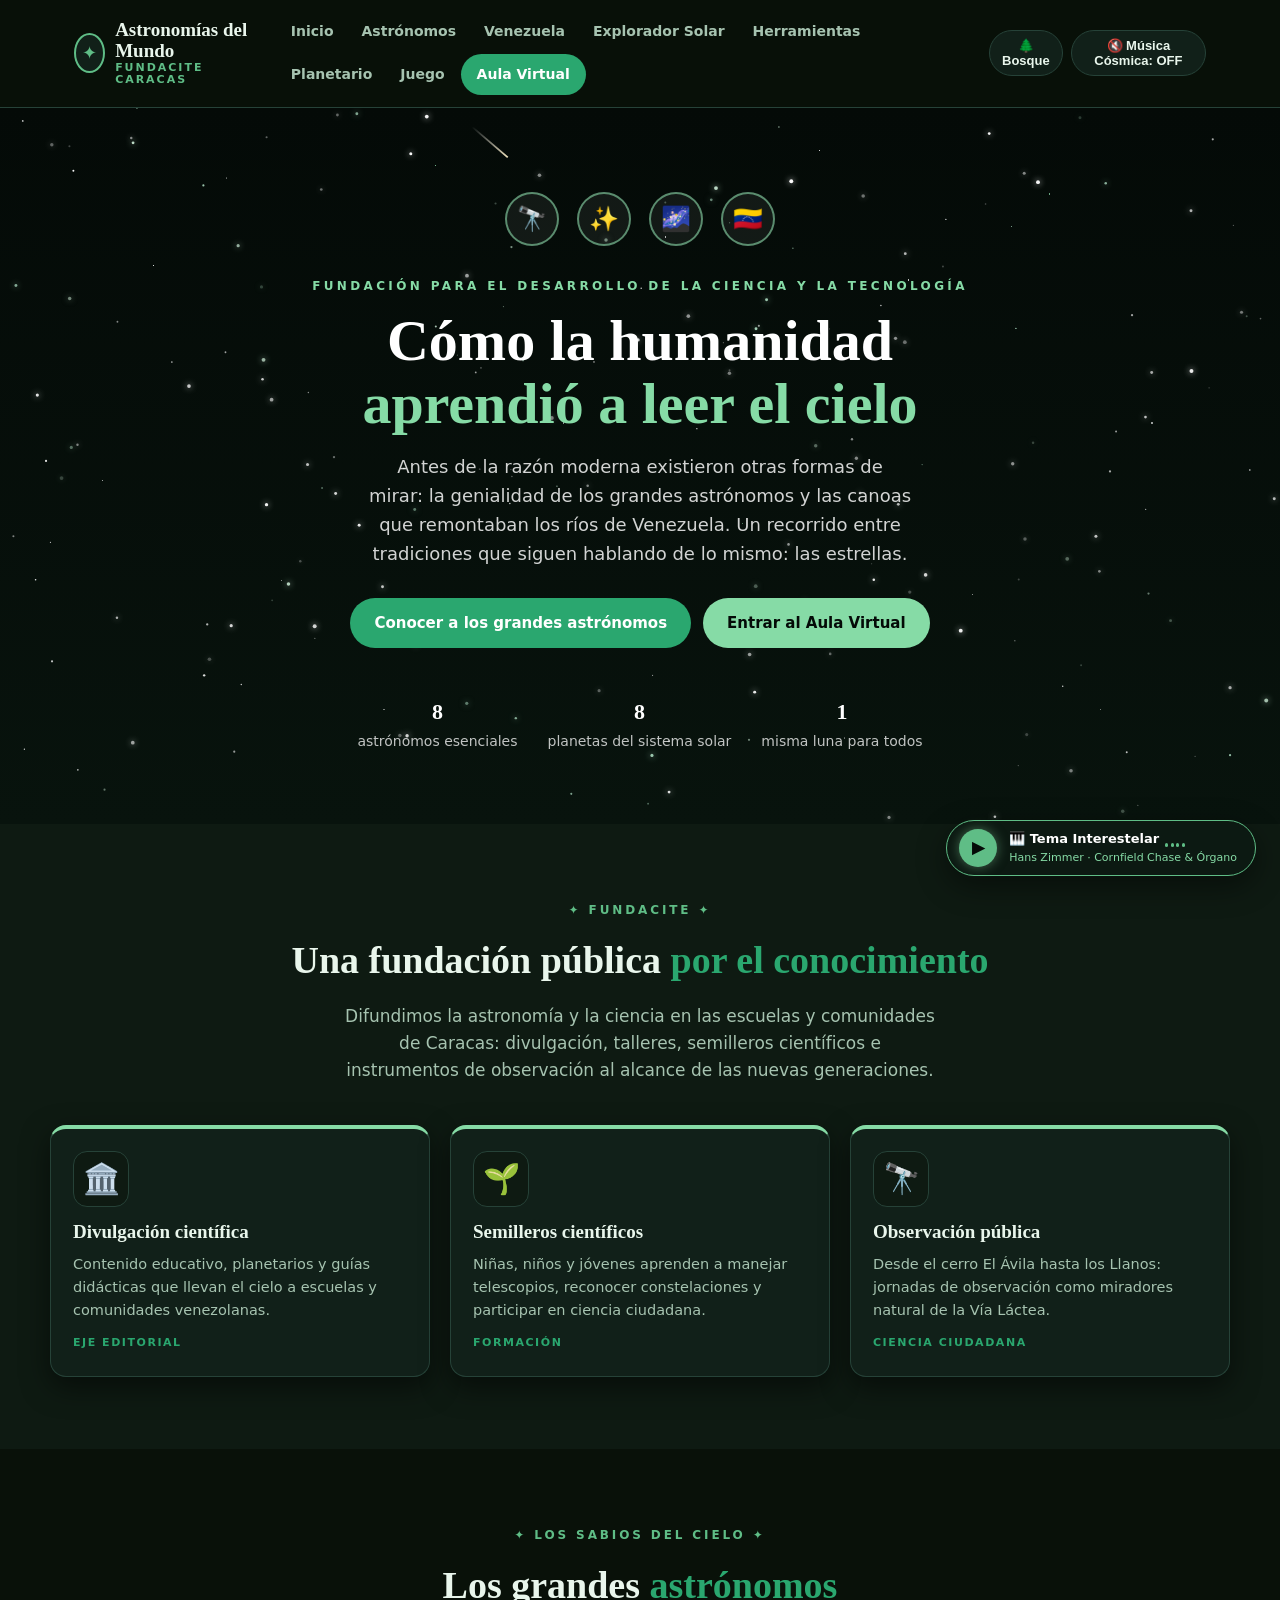
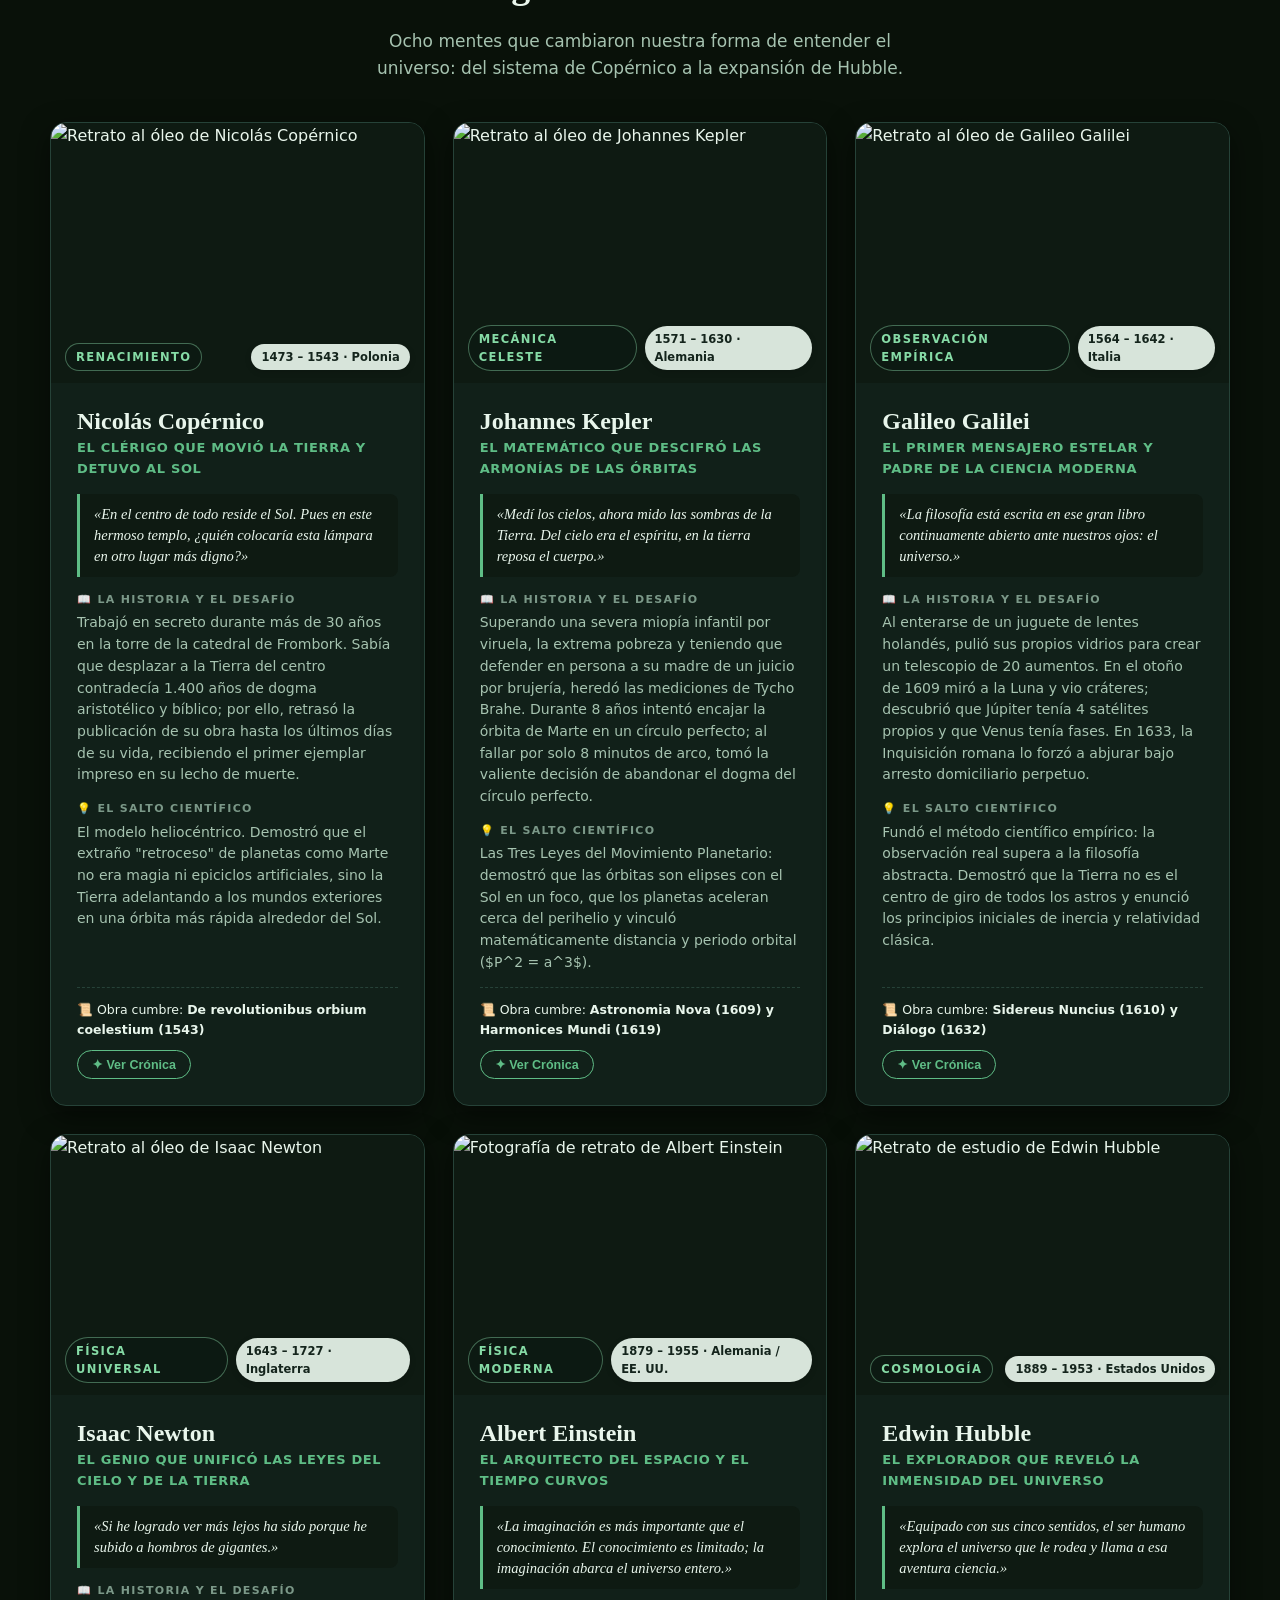
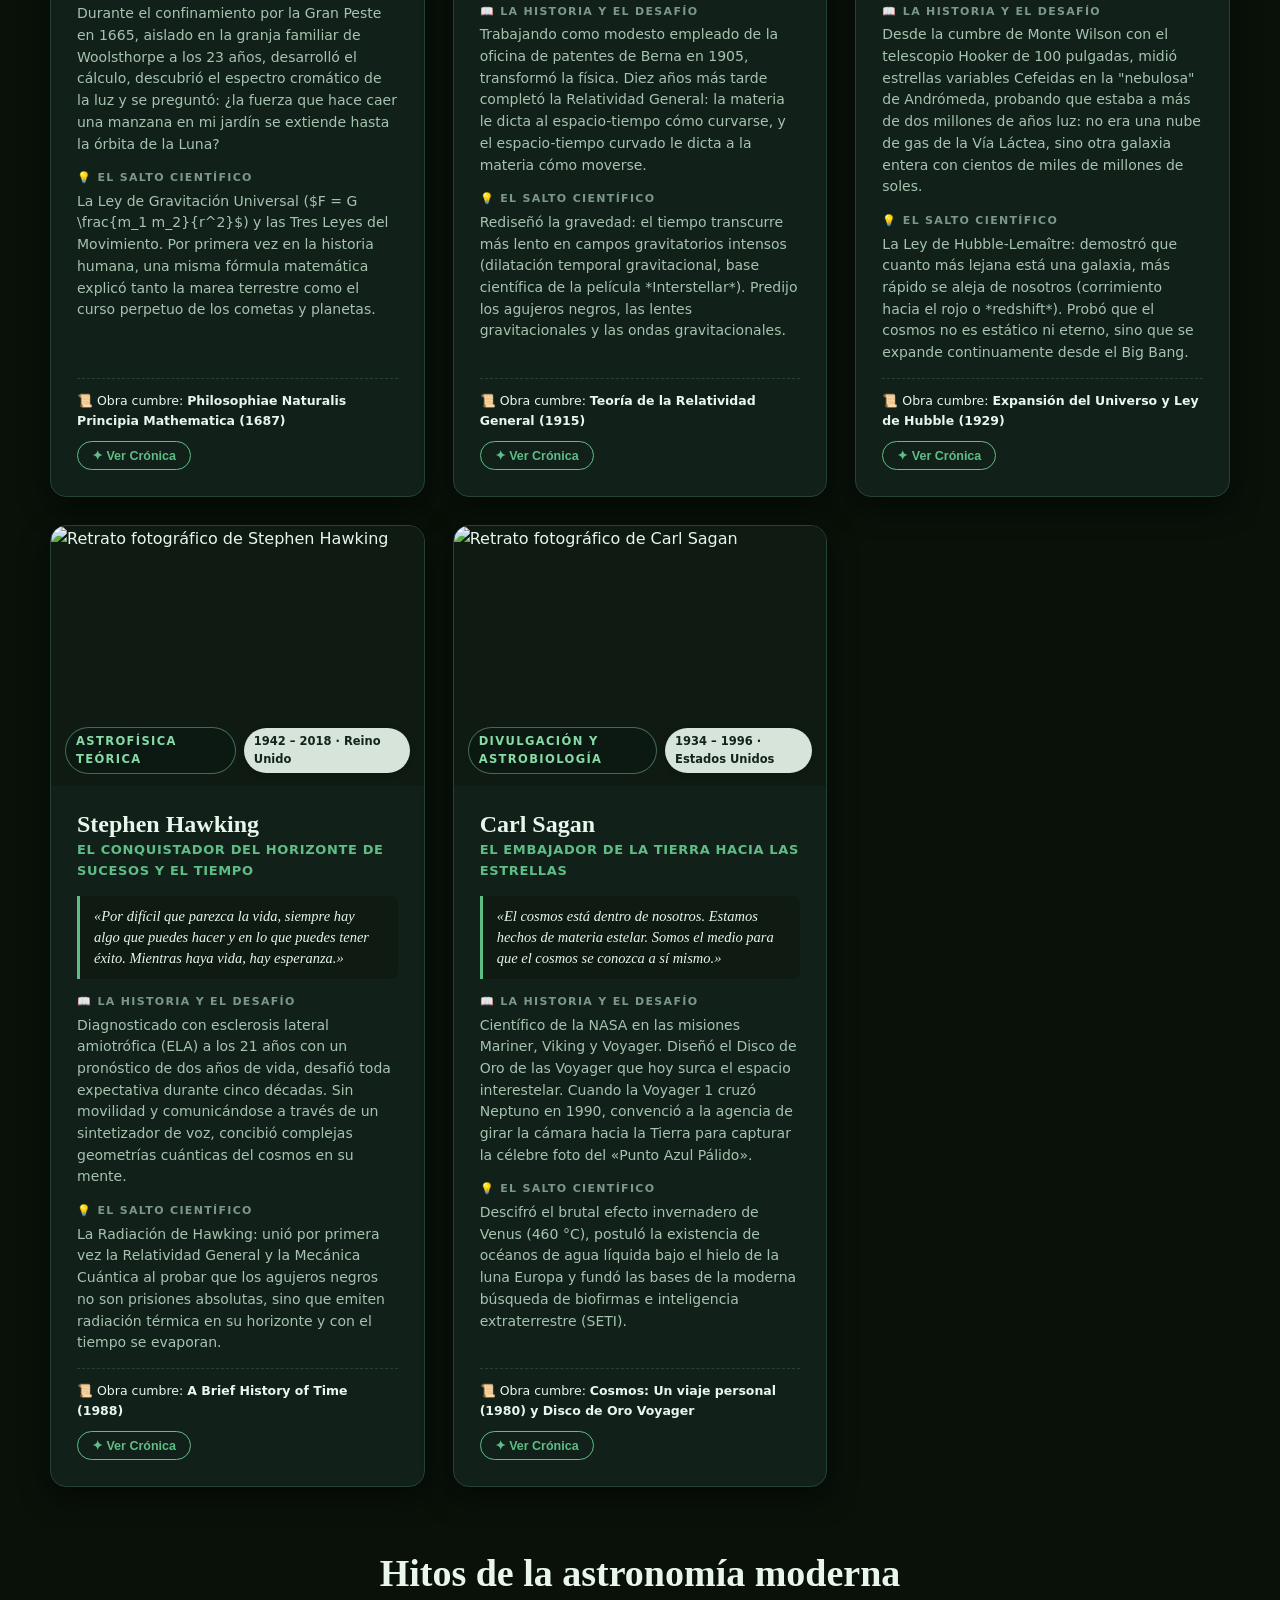
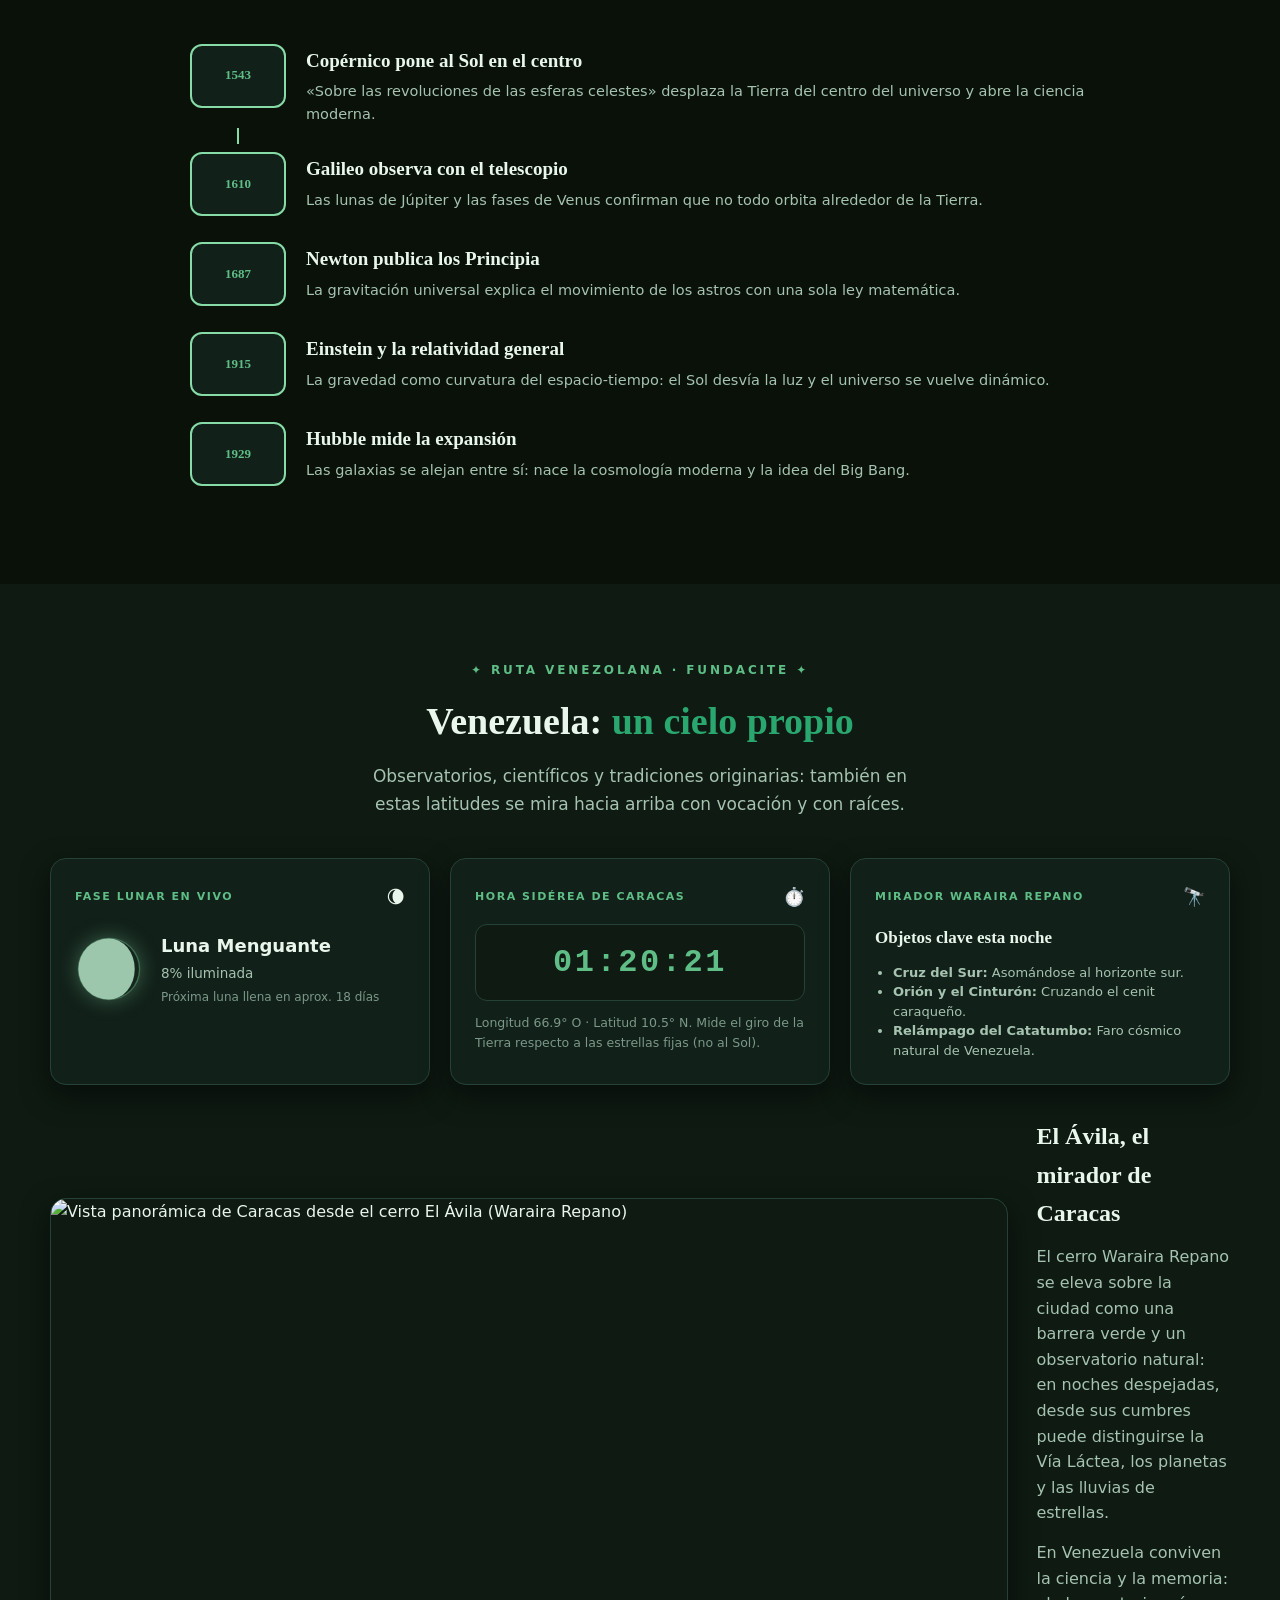
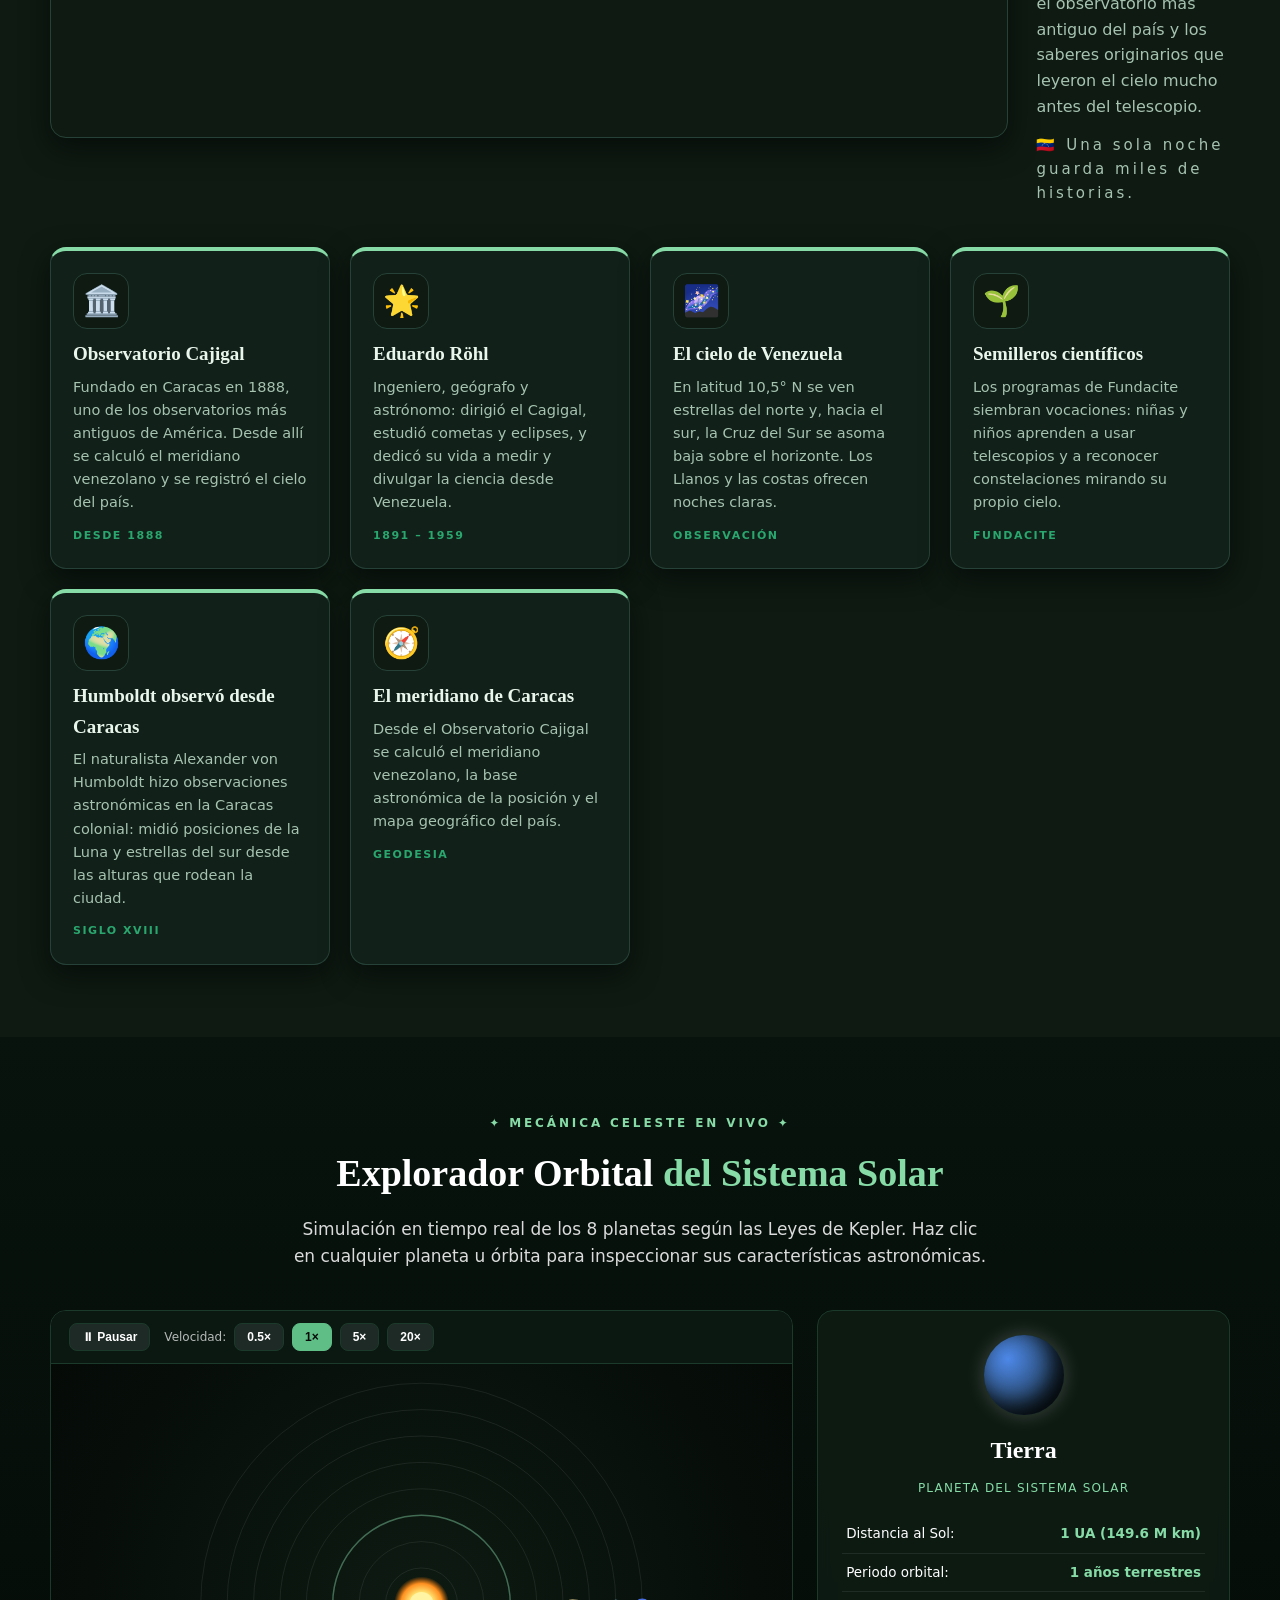
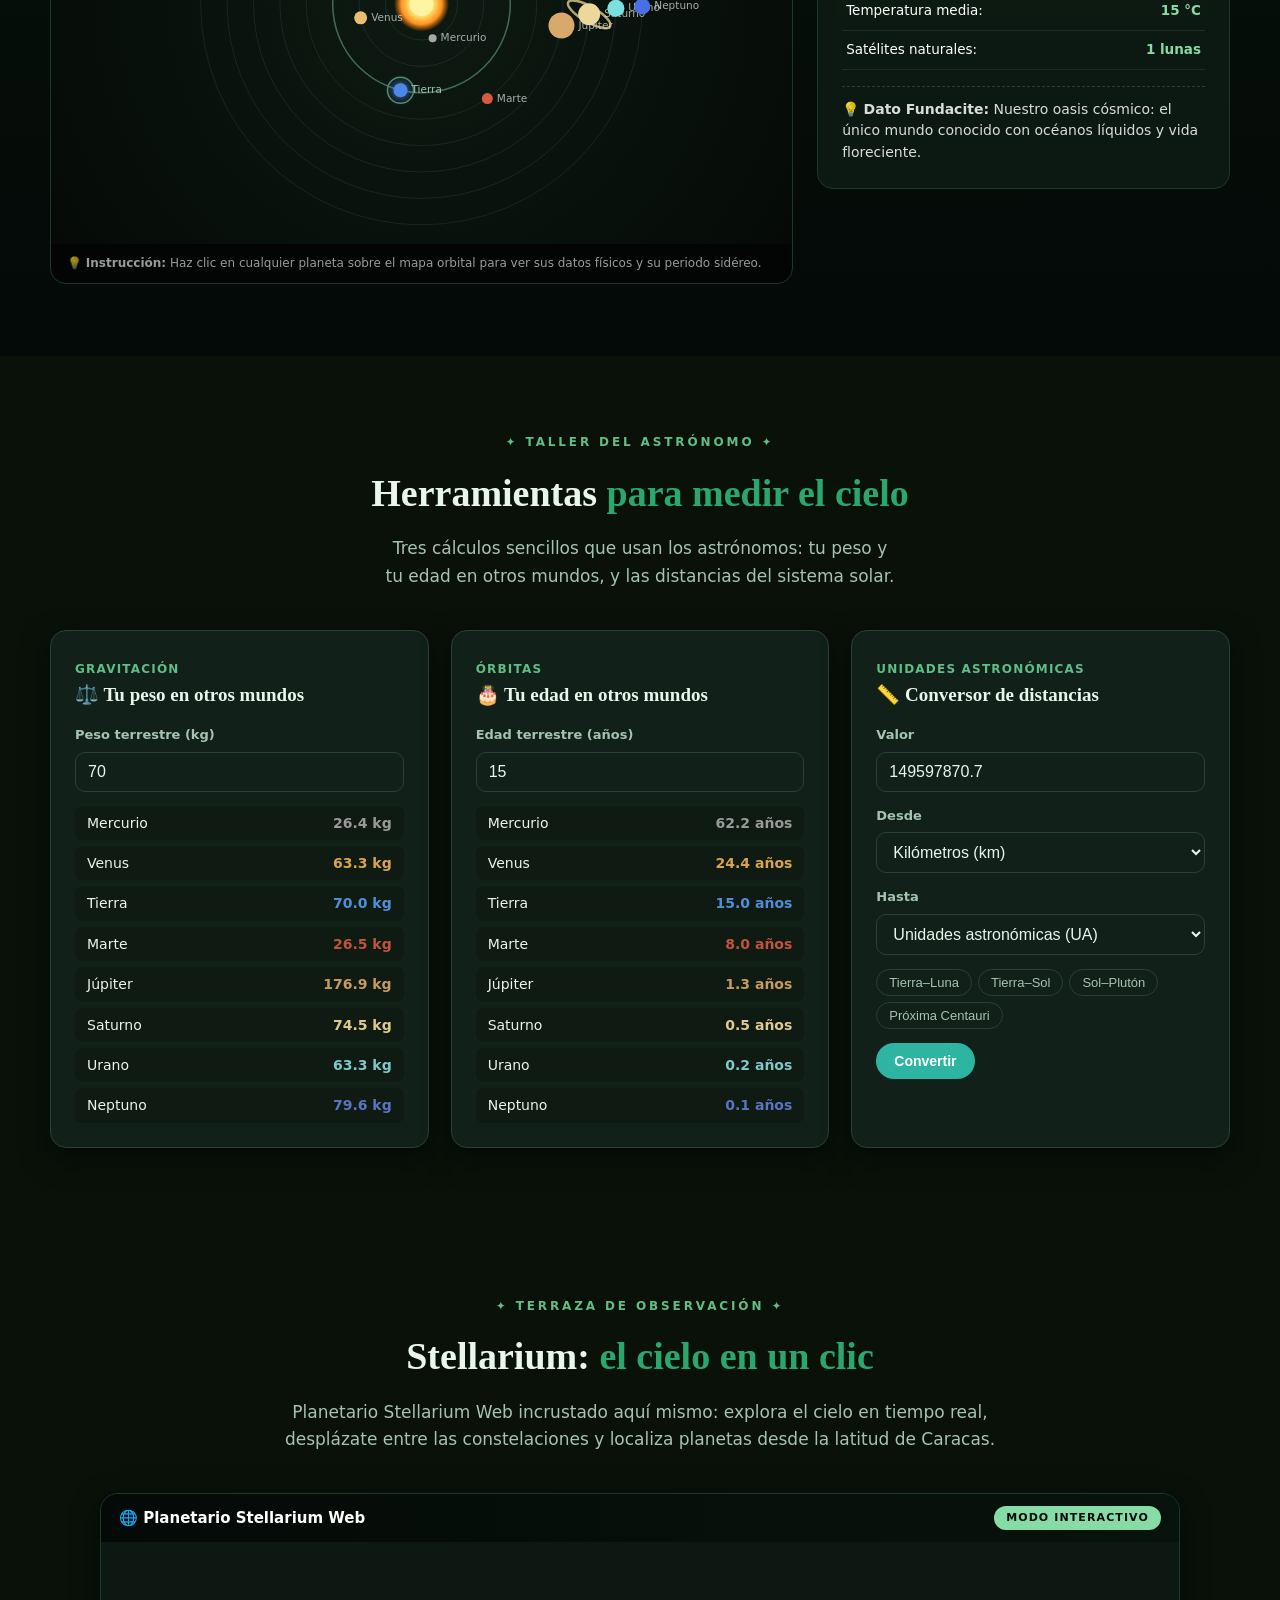
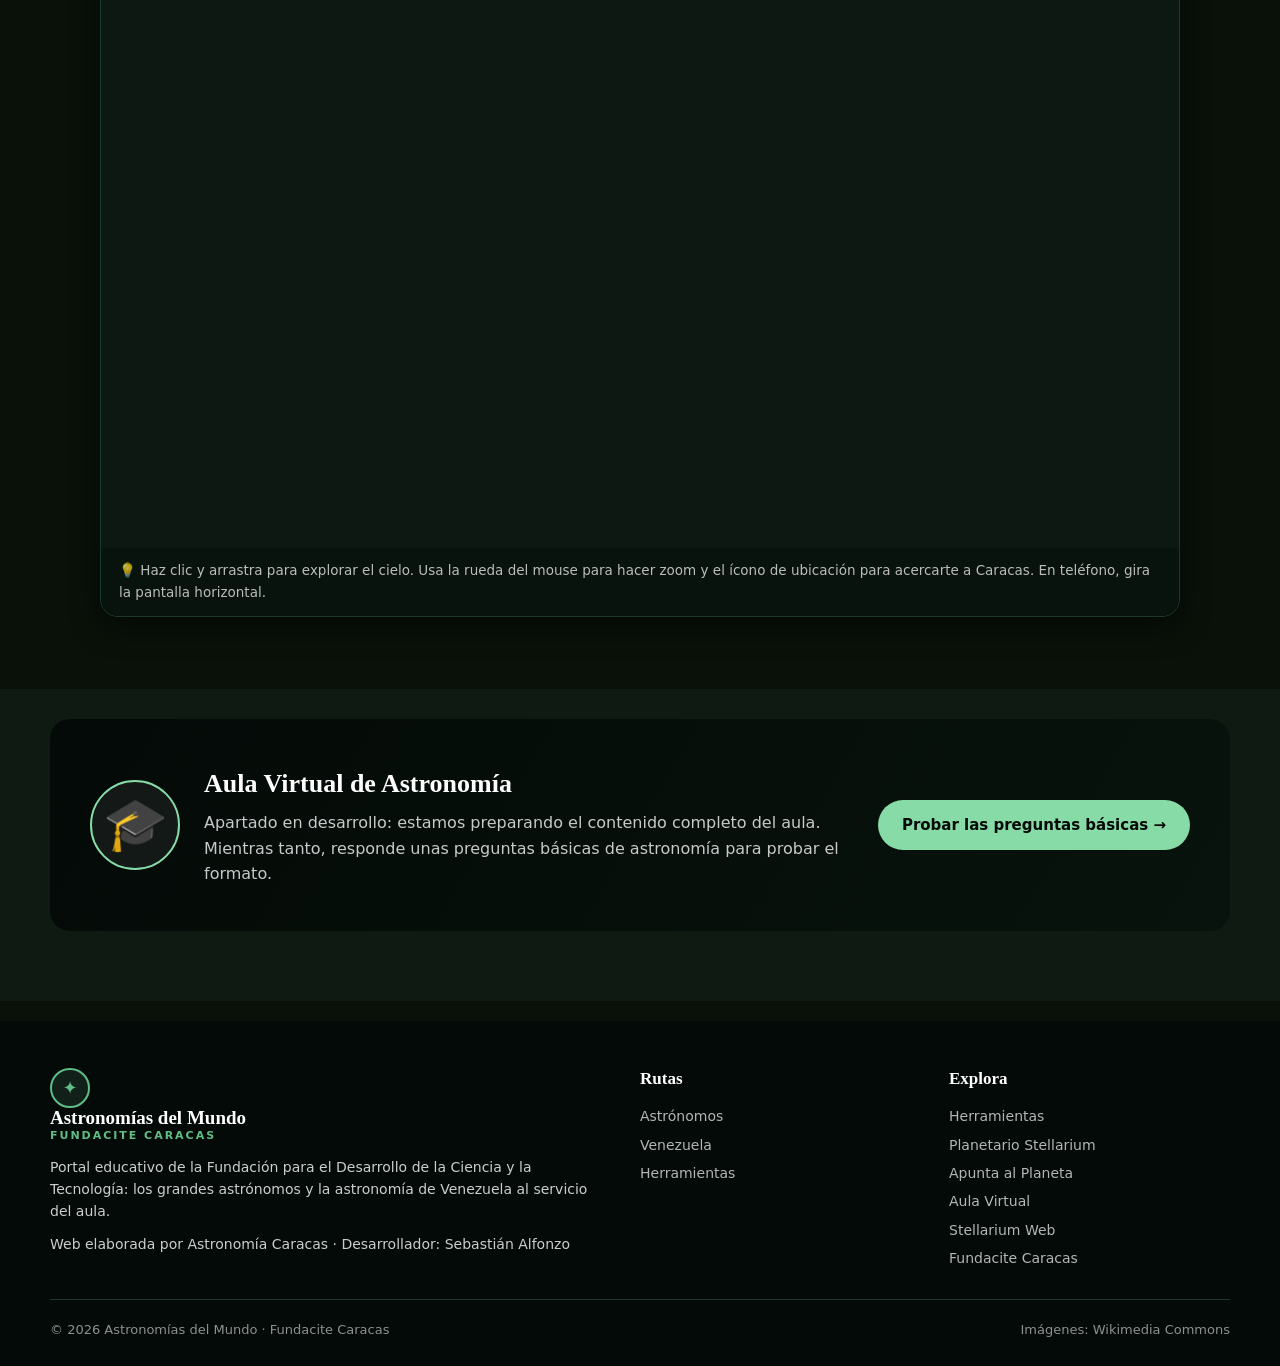
==== commit f9a02ac1: "Tema Bosque Nocturno Esmeralda: fondo oscuro verde profundo con acentos esmeralda" ====
--- a/index.html
+++ b/index.html
@@ -28,7 +28,7 @@
                 <a class="nav-cta" href="aula.html">Aula Virtual</a>
             </nav>
             <div class="header-actions">
-                <button class="action-pill-btn theme-toggle-btn" type="button" aria-label="Cambiar tema"><span>☀️ Pergamino</span></button>
+                <button class="action-pill-btn theme-toggle-btn" type="button" aria-label="Cambiar tema"><span>🌲 Bosque</span></button>
                 <button class="action-pill-btn audio-toggle-btn" type="button" aria-label="Música espacial"><span>🔇 Música Cósmica: OFF</span></button>
             </div>
             <button class="menu-toggle" type="button" aria-label="Abrir menú">☰</button>
--- a/css/style.css
+++ b/css/style.css
@@ -1,69 +1,70 @@
 /* ============================================
    ASTRONOMÍAS DEL MUNDO · FUNDACITE CARACAS
-   Tema estático y ligero: editorial claro + cielo nocturno.
+   Tema Bosque Nocturno Esmeralda (mate, oscuro).
    ============================================ */
 
 :root {
-    --paper: #f6f1e4;
-    --paper-2: #efe8d3;
-    --card: #fffdf6;
-    --ink: #202a44;
-    --ink-soft: #4b5470;
-    --muted: #7a7f92;
-    --line: #ddd3b8;
-    --gold: #a07b21;
-    --gold-soft: #c9a54e;
-    --red: #a13d2f;
-    --blue: #1d3a6e;
-    --night: #131a30;
-    --night-2: #1d2544;
-    --night-line: #31406b;
+    --paper: #091109;
+    --paper-2: #0e1a12;
+    --card: #112019;
+    --ink: #e9f6ec;
+    --ink-soft: #a6c3b0;
+    --muted: #7b9888;
+    --line: #264238;
+    --gold: #5fbd86;
+    --gold-soft: #86dba6;
+    --red: #2aa76f;
+    --blue: #2db5a2;
+    --night: #040a07;
+    --night-2: #08130d;
+    --night-line: #1c3a2b;
     --white: #ffffff;
     --serif: Georgia, "Times New Roman", serif;
     --sans: system-ui, -apple-system, "Segoe UI", Roboto, Arial, sans-serif;
     --max: 1180px;
     --radius: 16px;
-    --shadow: 0 10px 24px rgba(32, 42, 68, 0.10);
-    --header-bg: rgba(246, 241, 228, 0.92);
+    --shadow: 0 10px 28px rgba(0, 0, 0, 0.5);
+    --header-bg: rgba(9, 17, 9, 0.9);
 }
 
 [data-theme="dark"] {
-    --paper: #0b0f19;
-    --paper-2: #121829;
-    --card: #182035;
-    --ink: #f0f4ff;
-    --ink-soft: #a8b6db;
-    --muted: #6f7f9f;
-    --line: #24304e;
-    --gold: #f2c050;
-    --gold-soft: #ffd977;
-    --red: #e6533f;
-    --blue: #4d88e8;
-    --night: #060910;
-    --night-2: #0e1424;
-    --night-line: #223050;
+    /* Variante más profunda y desaturada de la noche esmeralda */
+    --paper: #070d0a;
+    --paper-2: #0c1510;
+    --card: #101a14;
+    --ink: #dcefe1;
+    --ink-soft: #99b9a5;
+    --muted: #6f8d7c;
+    --line: #223832;
+    --gold: #55ae7c;
+    --gold-soft: #74cd97;
+    --red: #289a68;
+    --blue: #2aa795;
+    --night: #030806;
+    --night-2: #070f0b;
+    --night-line: #193228;
+    --shadow: 0 10px 28px rgba(0, 0, 0, 0.6);
+    --header-bg: rgba(7, 13, 10, 0.92);
+}
+
+[data-theme="aurora"] {
+    /* Modo Aurora Boreal: visión verde del observatorio, más luminosa */
+    --paper: #0b1512;
+    --paper-2: #112019;
+    --card: #15261d;
+    --ink: #b5e3c4;
+    --ink-soft: #6ca284;
+    --muted: #528169;
+    --line: #2a4a3b;
+    --gold: #71c894;
+    --gold-soft: #94e5b2;
+    --red: #46b97e;
+    --blue: #45c4b0;
+    --night: #050b08;
+    --night-2: #091510;
+    --night-line: #224033;
     --shadow: 0 10px 28px rgba(0, 0, 0, 0.55);
-    --header-bg: rgba(11, 15, 25, 0.92);
-}
-
-[data-theme="redshift"] {
-    /* Modo Luz Roja de Observatorio Astronómico (visión nocturna profesional) */
-    --paper: #120303;
-    --paper-2: #1e0707;
-    --card: #280b0b;
-    --ink: #ff7575;
-    --ink-soft: #d85252;
-    --muted: #a33838;
-    --line: #481414;
-    --gold: #ff4545;
-    --gold-soft: #ff6666;
-    --red: #ff2222;
-    --blue: #cc2222;
-    --night: #0a0101;
-    --night-2: #150404;
-    --night-line: #400f0f;
-    --shadow: 0 10px 28px rgba(255, 0, 0, 0.2);
-    --header-bg: rgba(18, 3, 3, 0.94);
+    --header-bg: rgba(11, 21, 18, 0.93);
 }
 
 * { margin: 0; padding: 0; box-sizing: border-box; }
@@ -100,8 +101,8 @@
     position: absolute;
     left: -9999px;
     top: 0;
-    background: var(--ink);
-    color: #fff;
+    background: var(--gold);
+    color: var(--night);
     padding: 10px 16px;
     z-index: 100;
 }
@@ -188,7 +189,7 @@
     padding: 9px 16px;
 }
 
-.main-nav .nav-cta:hover { background: #8a3125; }
+.main-nav .nav-cta:hover { background: #346a49; }
 
 /* Menú compacto (móvil) */
 .menu-toggle {
@@ -218,15 +219,15 @@
     inset: 0;
     background-image:
         radial-gradient(1.4px 1.4px at 12% 22%, rgba(255,255,255,0.85) 50%, transparent 51%),
-        radial-gradient(1.2px 1.2px at 34% 8%, rgba(201,165,78,0.9) 50%, transparent 51%),
+        radial-gradient(1.2px 1.2px at 34% 8%, rgba(122,190,148,0.9) 50%, transparent 51%),
         radial-gradient(1.4px 1.4px at 52% 18%, rgba(255,255,255,0.7) 50%, transparent 51%),
         radial-gradient(1.1px 1.1px at 64% 6%, rgba(255,255,255,0.8) 50%, transparent 51%),
         radial-gradient(1.5px 1.5px at 71% 24%, rgba(255,255,255,0.75) 50%, transparent 51%),
-        radial-gradient(1.2px 1.2px at 82% 12%, rgba(201,165,78,0.85) 50%, transparent 51%),
+        radial-gradient(1.2px 1.2px at 82% 12%, rgba(122,190,148,0.85) 50%, transparent 51%),
         radial-gradient(1.3px 1.3px at 8% 52%, rgba(255,255,255,0.6) 50%, transparent 51%),
         radial-gradient(1.1px 1.1px at 22% 66%, rgba(255,255,255,0.5) 50%, transparent 51%),
         radial-gradient(1.4px 1.4px at 44% 44%, rgba(255,255,255,0.55) 50%, transparent 51%),
-        radial-gradient(1.2px 1.2px at 58% 58%, rgba(201,165,78,0.6) 50%, transparent 51%),
+        radial-gradient(1.2px 1.2px at 58% 58%, rgba(122,190,148,0.6) 50%, transparent 51%),
         radial-gradient(1.3px 1.3px at 76% 68%, rgba(255,255,255,0.5) 50%, transparent 51%),
         radial-gradient(1.5px 1.5px at 90% 44%, rgba(255,255,255,0.6) 50%, transparent 51%),
         radial-gradient(1.2px 1.2px at 30% 84%, rgba(255,255,255,0.45) 50%, transparent 51%),
@@ -252,7 +253,7 @@
     width: 54px;
     height: 54px;
     border-radius: 50%;
-    border: 2px solid rgba(201, 165, 78, 0.7);
+    border: 2px solid rgba(122, 190, 148, 0.7);
     display: grid;
     place-items: center;
     font-size: 24px;
@@ -311,10 +312,10 @@
 .btn:hover { transform: translateY(-2px); }
 
 .btn-primary { background: var(--red); color: #fff; }
-.btn-primary:hover { box-shadow: 0 8px 18px rgba(161, 61, 47, 0.4); }
+.btn-primary:hover { box-shadow: 0 8px 18px rgba(42, 167, 111, 0.4); }
 
 .btn-gold { background: var(--gold-soft); color: var(--night); }
-.btn-gold:hover { box-shadow: 0 8px 18px rgba(201, 165, 78, 0.4); }
+.btn-gold:hover { box-shadow: 0 8px 18px rgba(122, 190, 148, 0.4); }
 
 .btn-ghost {
     background: transparent;
@@ -591,7 +592,7 @@
     border-radius: 10px;
     padding: 10px 12px;
     font-size: 16px;
-    background: #fff;
+    background: var(--card);
     color: var(--ink);
 }
 
@@ -629,7 +630,7 @@
 
 .chip {
     border: 1px solid var(--line);
-    background: #fff;
+    background: var(--card);
     border-radius: 999px;
     padding: 5px 12px;
     font-size: 13px;
@@ -744,7 +745,7 @@
 .sky-embed {
     position: relative;
     aspect-ratio: 16 / 9;
-    background: #05070f;
+    background: #0c1811;
 }
 
 .sky-embed iframe {
@@ -821,7 +822,7 @@
 .juego-canvas-wrap {
     position: relative;
     line-height: 0;
-    background: #05070f;
+    background: #0c1811;
 }
 
 .juego-canvas-wrap canvas {
@@ -838,7 +839,7 @@
     display: flex;
     align-items: center;
     justify-content: center;
-    background: #020308;
+    background: #07100b;
     width: 100vw;
     height: 100vh;
     padding: 0;
@@ -851,7 +852,7 @@
     height: 100%;
     object-fit: contain;
     border-radius: 0;
-    box-shadow: 0 0 60px rgba(78, 148, 235, 0.3);
+    box-shadow: 0 0 60px rgba(122, 190, 148, 0.3);
 }
 
 /* ---------- Aula Virtual (aula.html) ---------- */
@@ -890,7 +891,7 @@
     border-radius: 999px;
     padding: 8px 14px;
     font-size: 14px;
-    background: #fff;
+    background: var(--card);
 }
 
 .aula-progress { display: flex; align-items: center; gap: 10px; }
@@ -930,14 +931,14 @@
     padding: 4px 12px;
 }
 
-.unidad-status.done { background: #e4f3e8; color: #1c7a3d; }
+.unidad-status.done { background: #12351f; color: #7ed6a0; }
 
 .unidad .lectura { color: var(--ink-soft); font-size: 15px; line-height: 1.65; margin-bottom: 18px; }
 
 .pregunta {
     border: 1px solid var(--line);
     border-radius: 12px;
-    background: #fff;
+    background: var(--card);
     padding: 14px 16px;
     margin-bottom: 12px;
 }
@@ -955,20 +956,20 @@
     padding: 8px 14px;
     cursor: pointer;
     font-size: 14px;
-    background: #fff;
+    background: var(--card);
 }
 
 .opcion:hover { border-color: var(--blue); }
 
 .opcion input { accent-color: var(--blue); }
 
-.opcion.ok { background: #e4f3e8; border-color: #2f9a56; color: #14522b; }
-.opcion.mal { background: #fbece9; border-color: var(--red); color: #7c2424; }
+.opcion.ok { background: #12351f; border-color: #2a9a56; color: #b9f0cd; }
+.opcion.mal { background: #3a1522; border-color: #d4588f; color: #ffc2d4; }
 .opcion.des { opacity: 0.5; }
 
 .pregunta .retro { font-size: 13px; color: var(--ink-soft); border-top: 1px dashed var(--line); margin-top: 10px; padding-top: 8px; }
 
-.pregunta .retro.ok { color: #1c7a3d; }
+.pregunta .retro.ok { color: #7ed6a0; }
 
 .unidad-acciones { display: flex; flex-wrap: wrap; gap: 10px; align-items: center; margin-top: 16px; }
 
@@ -1032,7 +1033,7 @@
     cursor: pointer;
 }
 
-.btn-cert:disabled { background: #b9b2a0; cursor: not-allowed; }
+.btn-cert:disabled { background: #3d5347; cursor: not-allowed; }
 
 /* ---------- Responsive ---------- */
 
@@ -1043,7 +1044,7 @@
     .juego-canvas-wrap {
         display: flex;
         justify-content: center;
-        background: #020308;
+        background: #07100b;
     }
     .juego-canvas-wrap canvas {
         height: 62vh;
@@ -1119,7 +1120,7 @@
     background: var(--gold);
     color: #fff;
     border-color: var(--gold);
-    box-shadow: 0 0 12px rgba(201, 165, 78, 0.45);
+    box-shadow: 0 0 12px rgba(122, 190, 148, 0.45);
 }
 
 /* Canvas de estrellas en Hero */
@@ -1175,7 +1176,7 @@
 
 .astro-rich-card:hover {
     transform: translateY(-4px);
-    box-shadow: 0 16px 36px rgba(32, 42, 68, 0.16);
+    box-shadow: 0 16px 36px rgba(0, 0, 0, 0.16);
     border-color: var(--gold-soft);
 }
 
@@ -1210,7 +1211,7 @@
 }
 
 .astro-tag-epoch {
-    background: rgba(19, 26, 48, 0.88);
+    background: rgba(13, 26, 19, 0.88);
     -webkit-backdrop-filter: blur(4px);
     backdrop-filter: blur(4px);
     color: var(--gold-soft);
@@ -1220,12 +1221,12 @@
     text-transform: uppercase;
     padding: 4px 10px;
     border-radius: 999px;
-    border: 1px solid rgba(201, 165, 78, 0.5);
+    border: 1px solid rgba(122, 190, 148, 0.5);
 }
 
 .astro-years-badge {
-    background: rgba(255, 255, 255, 0.92);
-    color: var(--ink);
+    background: rgba(233, 246, 236, 0.92);
+    color: #14241c;
     font-size: 11.5px;
     font-weight: 700;
     padding: 4px 10px;
@@ -1335,7 +1336,7 @@
     bottom: 24px;
     right: 24px;
     z-index: 100;
-    background: rgba(19, 26, 48, 0.94);
+    background: rgba(13, 26, 19, 0.94);
     -webkit-backdrop-filter: blur(12px);
     backdrop-filter: blur(12px);
     border: 1.5px solid var(--gold);
@@ -1367,13 +1368,13 @@
     font-size: 16px;
     font-weight: 700;
     cursor: pointer;
-    box-shadow: 0 0 12px rgba(201, 165, 78, 0.5);
+    box-shadow: 0 0 12px rgba(122, 190, 148, 0.5);
     transition: transform 0.15s ease, background 0.15s ease;
 }
 
 .interstellar-play-btn:hover {
     transform: scale(1.08);
-    background: #ffd977;
+    background: #9dc7ad;
 }
 
 .interstellar-info {
@@ -1472,7 +1473,7 @@
 
 .trophy-planet-item.unlocked {
     border-color: var(--gold);
-    box-shadow: 0 4px 12px rgba(201, 165, 78, 0.25);
+    box-shadow: 0 4px 12px rgba(122, 190, 148, 0.25);
     background: var(--card);
 }
 
@@ -1484,7 +1485,7 @@
     width: 44px;
     height: 44px;
     border-radius: 50%;
-    background: #444;
+    background: #5a675f;
     display: grid;
     place-items: center;
     box-shadow: inset -4px -4px 8px rgba(0,0,0,0.6);
@@ -1494,7 +1495,7 @@
 
 .trophy-planet-item.unlocked .trophy-planet-disc {
     filter: none;
-    box-shadow: inset -6px -6px 12px rgba(0,0,0,0.7), 0 0 12px rgba(255, 215, 120, 0.4);
+    box-shadow: inset -6px -6px 12px rgba(0,0,0,0.7), 0 0 12px rgba(158, 199, 173, 0.4);
 }
 
 .trophy-planet-name {
@@ -1537,7 +1538,7 @@
     position: fixed;
     inset: 0;
     z-index: 999;
-    background: rgba(11, 15, 25, 0.75);
+    background: rgba(9, 20, 14, 0.75);
     -webkit-backdrop-filter: blur(5px);
     backdrop-filter: blur(5px);
     display: grid;
@@ -1635,7 +1636,7 @@
 .moon-svg-disc {
     width: 68px;
     height: 68px;
-    filter: drop-shadow(0 0 10px rgba(235, 205, 140, 0.4));
+    filter: drop-shadow(0 0 10px rgba(122, 190, 148, 0.4));
 }
 
 .sidereal-clock-face {
@@ -1685,7 +1686,7 @@
     align-items: center;
     gap: 8px;
     padding: 12px 18px;
-    background: rgba(19, 26, 48, 0.9);
+    background: rgba(13, 26, 19, 0.9);
     border-bottom: 1px solid var(--night-line);
 }
 
@@ -1711,12 +1712,12 @@
     display: block;
     width: 100%;
     height: 480px;
-    background: radial-gradient(circle at center, #10162c 0%, #060912 100%);
+    background: radial-gradient(circle at center, #0d1a12 0%, #050a07 100%);
     cursor: crosshair;
 }
 
 .orrery-info-card {
-    background: rgba(24, 32, 56, 0.85);
+    background: rgba(15, 29, 21, 0.85);
     border: 1px solid var(--night-line);
     border-radius: var(--radius);
     padding: 24px;
@@ -1789,7 +1790,7 @@
 .aula-tab.active {
     background: var(--red);
     color: #fff;
-    box-shadow: 0 4px 12px rgba(161, 61, 47, 0.35);
+    box-shadow: 0 4px 12px rgba(42, 167, 111, 0.35);
 }
 
 .aula-panel {
@@ -1876,15 +1877,15 @@
 }
 
 .cert-paper {
-    background: #fffdf8;
-    color: #1a1e2d;
-    border: 12px double #a07b21;
+    background: #fdfff8;
+    color: #16241c;
+    border: 12px double #3f6d52;
     border-radius: 8px;
     padding: 48px 42px;
     box-shadow: 0 16px 36px rgba(0, 0, 0, 0.15);
     text-align: center;
     position: relative;
-    background-image: radial-gradient(#efe7ce 1px, transparent 1px);
+    background-image: radial-gradient(#dcecd5 1px, transparent 1px);
     background-size: 24px 24px;
 }
 
@@ -1892,7 +1893,7 @@
     position: absolute;
     width: 36px;
     height: 36px;
-    border: 3px solid #a07b21;
+    border: 3px solid #3f6d52;
 }
 .cert-c-tl { top: 8px; left: 8px; border-right: 0; border-bottom: 0; }
 .cert-c-tr { top: 8px; right: 8px; border-left: 0; border-bottom: 0; }
@@ -1903,7 +1904,7 @@
     font-size: 13px;
     letter-spacing: 0.22em;
     text-transform: uppercase;
-    color: #a07b21;
+    color: #3f6d52;
     font-weight: 700;
     margin-bottom: 8px;
 }
@@ -1911,14 +1912,14 @@
 .cert-title {
     font-family: var(--serif);
     font-size: clamp(24px, 4vw, 36px);
-    color: #1a2238;
+    color: #162a20;
     margin-bottom: 6px;
     font-weight: 700;
 }
 
 .cert-subtitle {
     font-size: 16px;
-    color: #555e78;
+    color: #4a6a56;
     font-style: italic;
     margin-bottom: 24px;
 }
@@ -1927,17 +1928,17 @@
     font-size: 14px;
     text-transform: uppercase;
     letter-spacing: 0.15em;
-    color: #7a7f92;
+    color: #7e8d83;
     margin-bottom: 8px;
 }
 
 .cert-student-name {
     font-family: var(--serif);
     font-size: clamp(26px, 4.5vw, 42px);
-    color: #a13d2f;
+    color: #3f7d56;
     font-weight: 700;
     margin-bottom: 18px;
-    border-bottom: 2px solid #ddd3b8;
+    border-bottom: 2px solid #c6d9c0;
     display: inline-block;
     min-width: 280px;
     padding: 0 20px 6px;
@@ -1948,7 +1949,7 @@
     margin: 0 auto 36px;
     font-size: 15.5px;
     line-height: 1.6;
-    color: #333d5a;
+    color: #2c4436;
 }
 
 .cert-signatures {
@@ -1968,16 +1969,16 @@
 
 .cert-signature-line {
     width: 200px;
-    border-top: 1.5px solid #202a44;
+    border-top: 1.5px solid #22352a;
     padding-top: 6px;
     font-size: 13px;
     font-weight: 700;
-    color: #202a44;
+    color: #22352a;
 }
 
 .cert-sign-role {
     font-size: 11px;
-    color: #6d758c;
+    color: #5f8570;
     text-transform: uppercase;
     letter-spacing: 0.1em;
 }
@@ -1986,20 +1987,20 @@
     width: 72px;
     height: 72px;
     border-radius: 50%;
-    border: 3px dashed #a07b21;
+    border: 3px dashed #3f6d52;
     display: grid;
     place-items: center;
-    color: #a07b21;
+    color: #3f6d52;
     font-size: 26px;
-    background: #fff8e8;
+    background: #eef8ea;
     margin: 0 auto 8px;
-    box-shadow: 0 0 16px rgba(160, 123, 33, 0.25);
+    box-shadow: 0 0 16px rgba(63, 109, 82, 0.25);
 }
 
 .cert-meta {
     margin-top: 24px;
     font-size: 12px;
-    color: #8b92a5;
+    color: #7f9a88;
     display: flex;
     justify-content: space-between;
     flex-wrap: wrap;
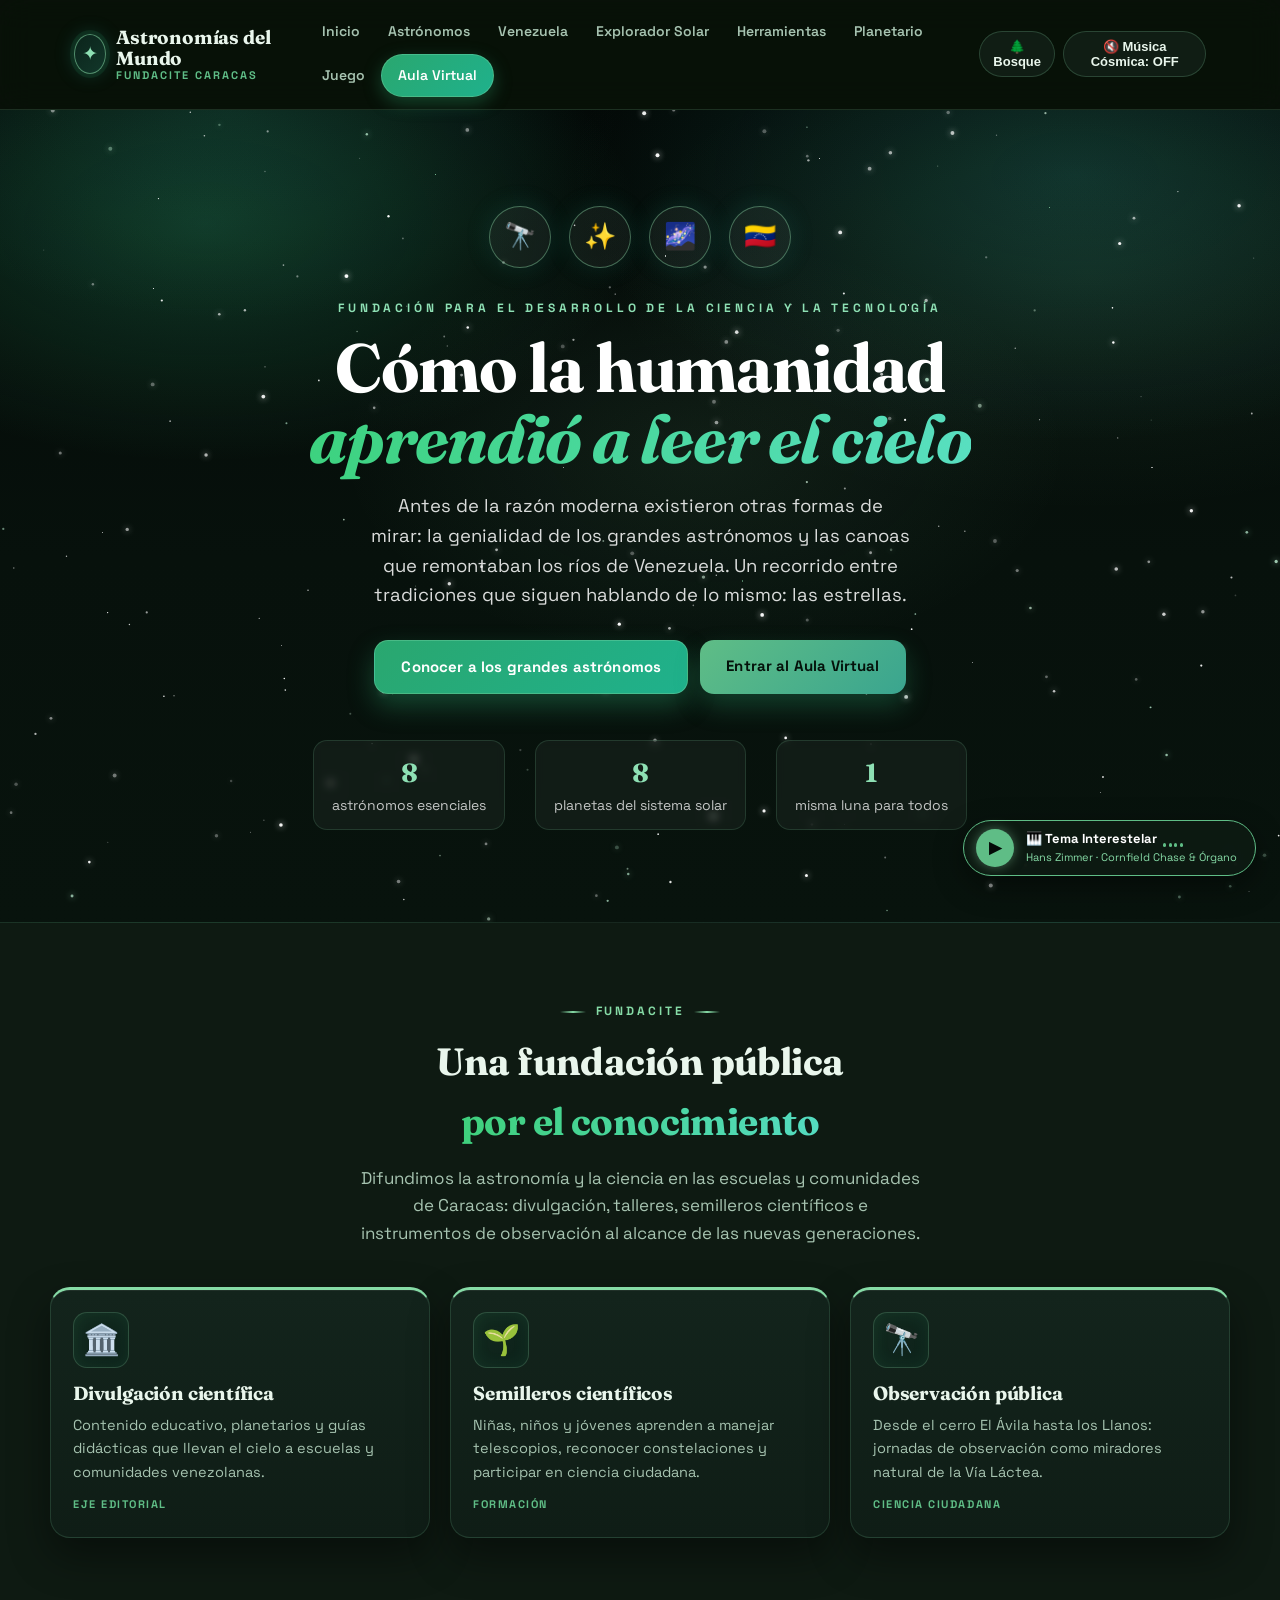
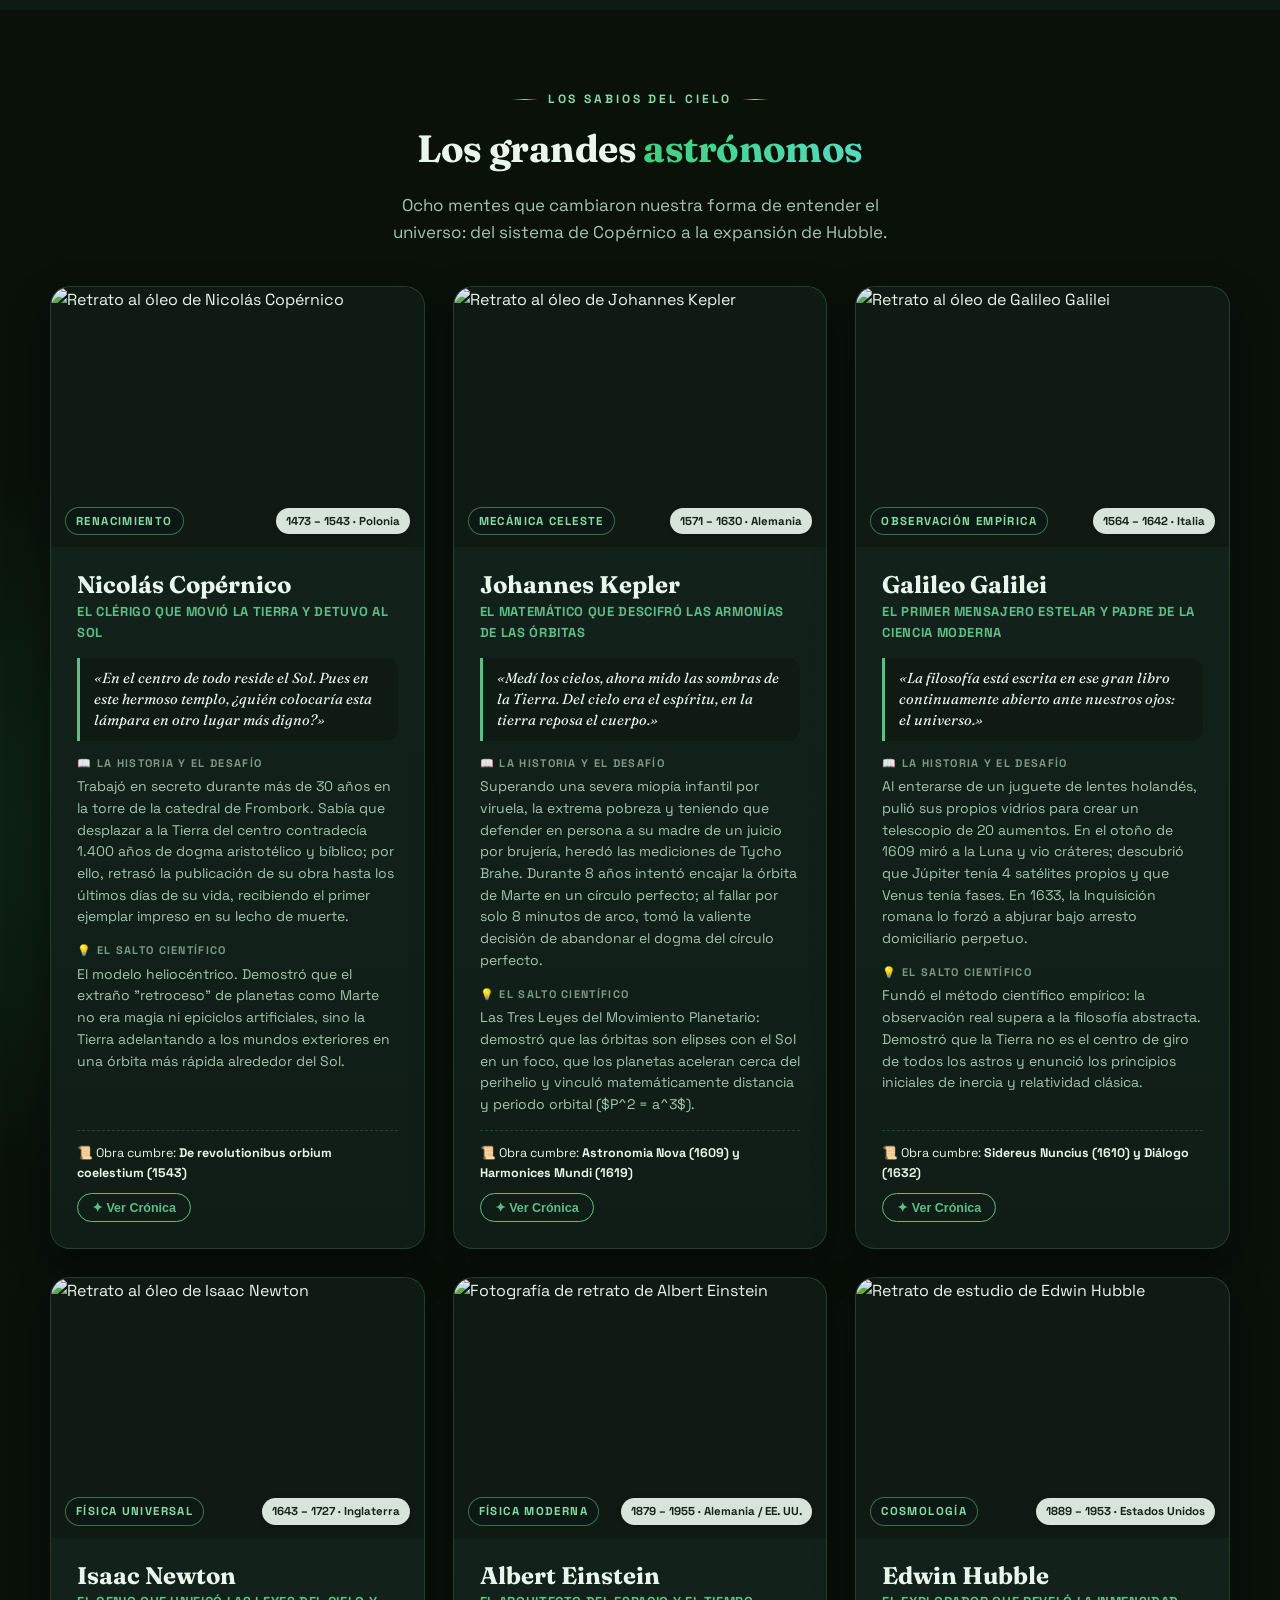
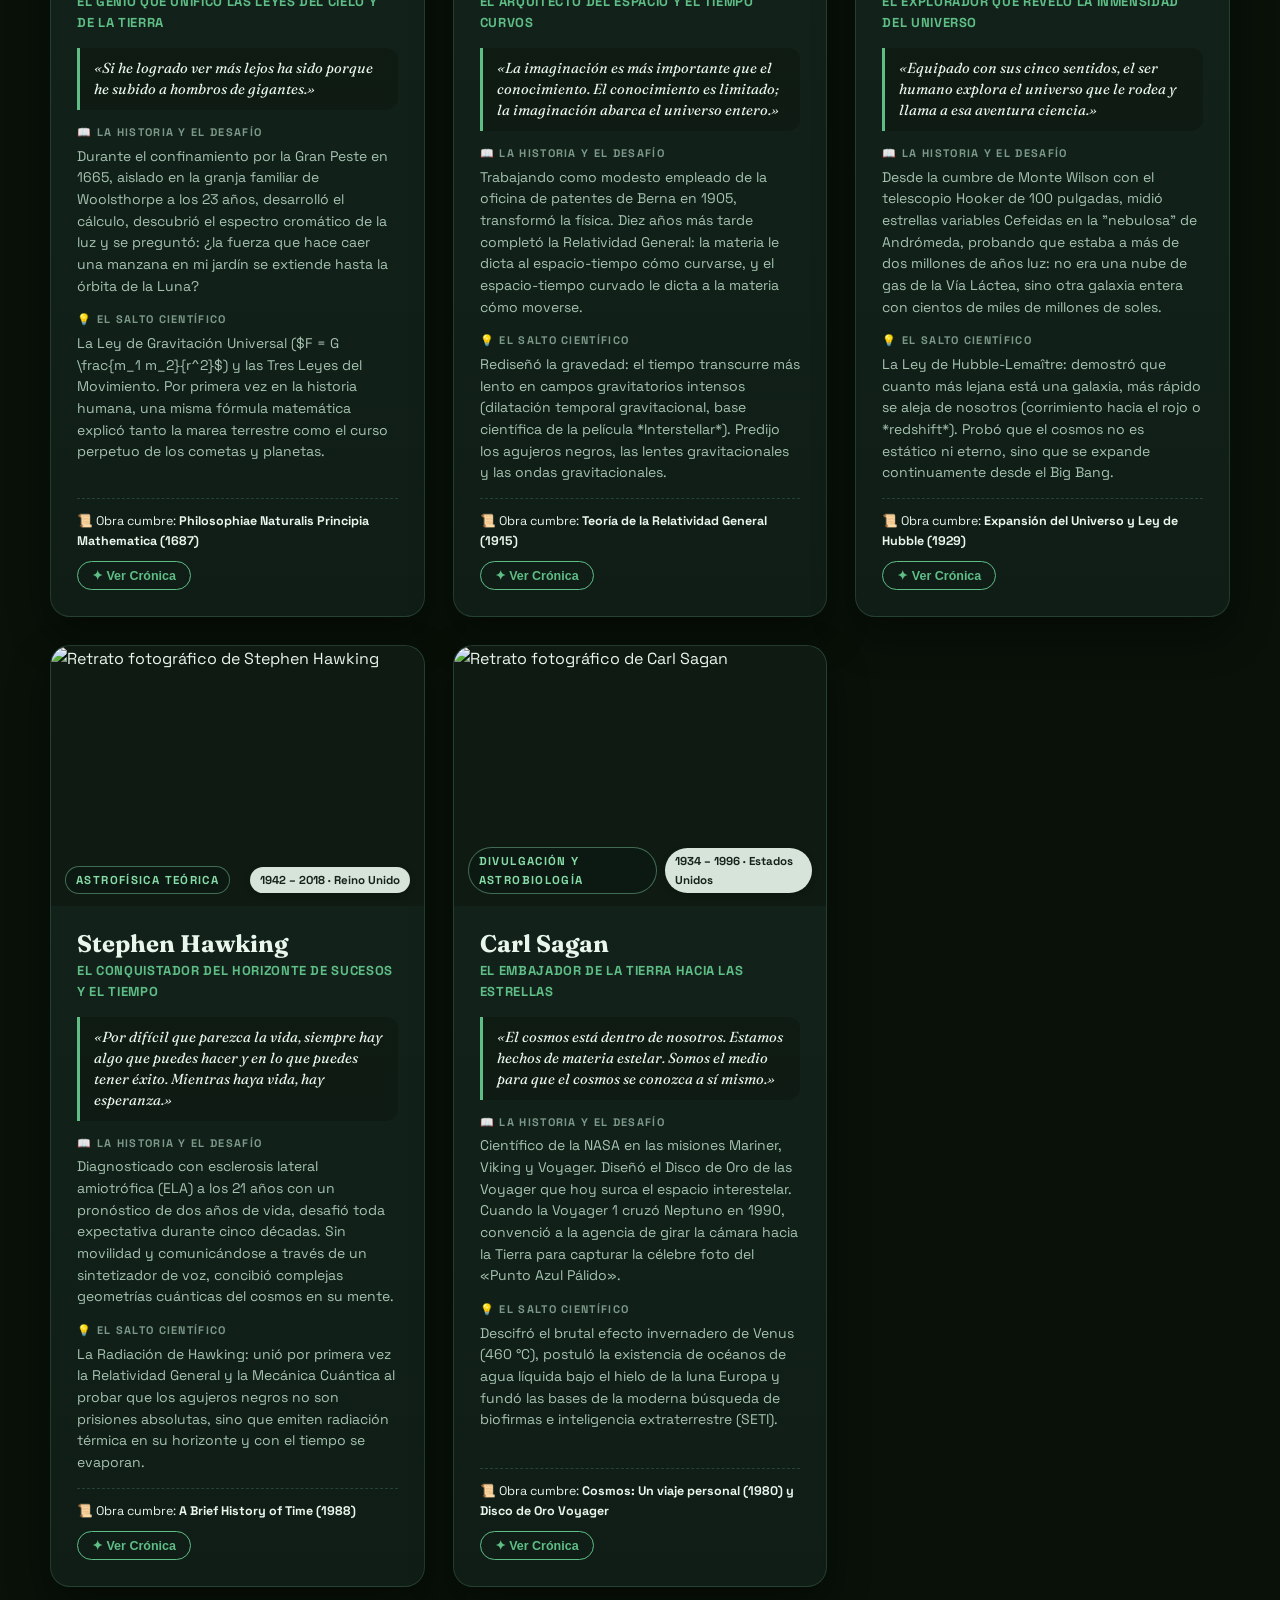
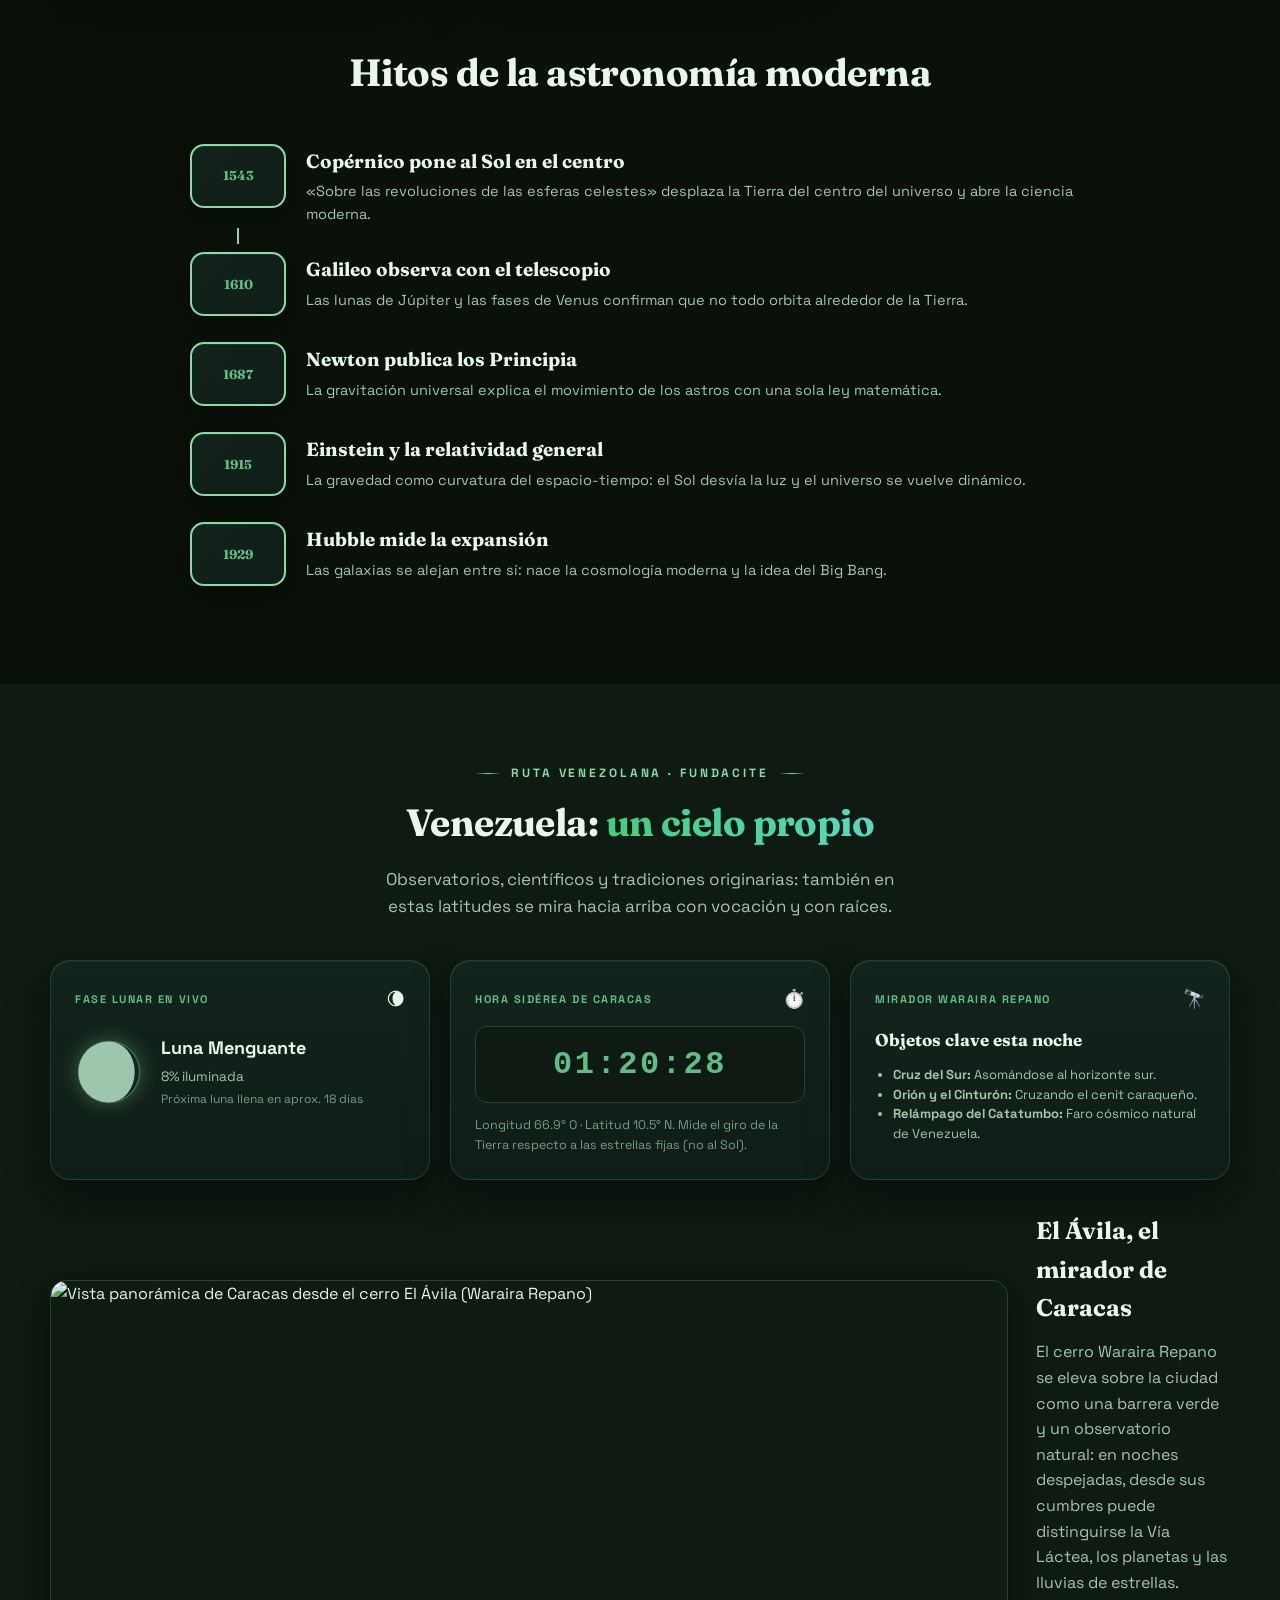
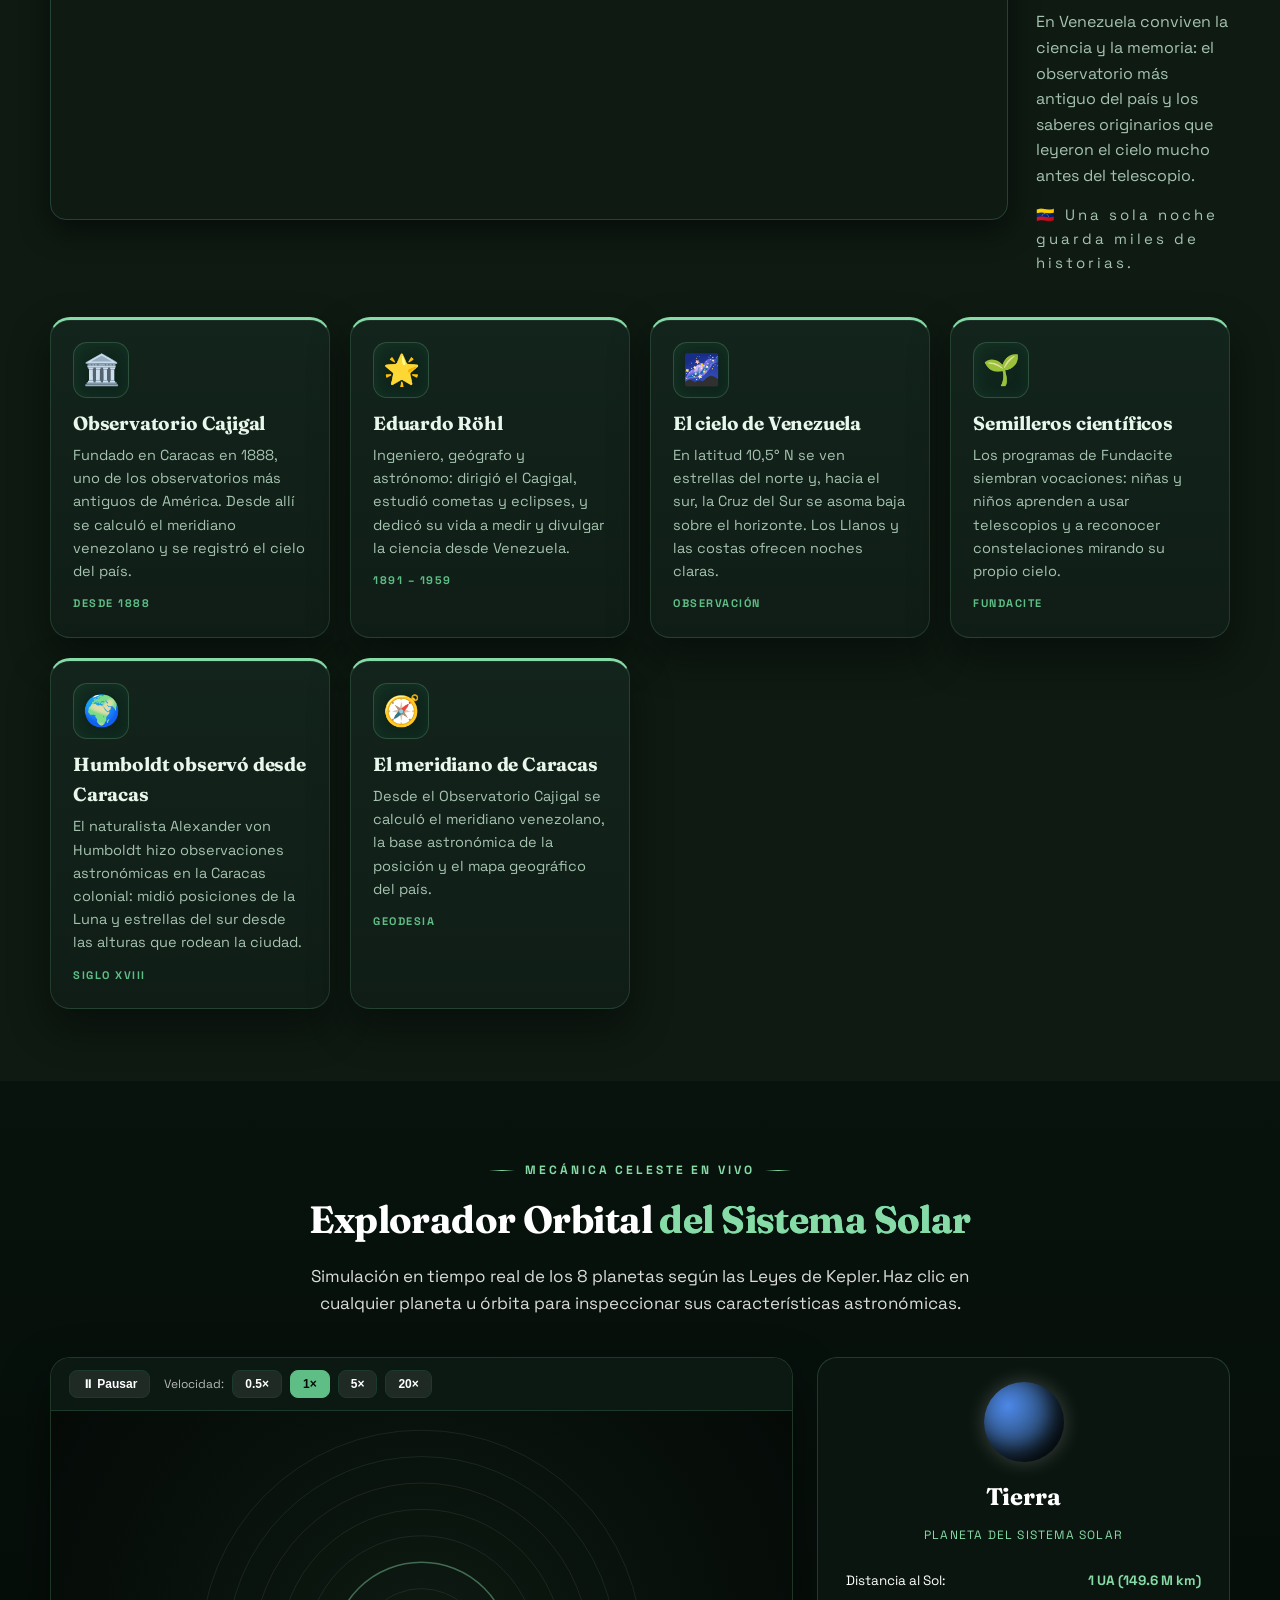
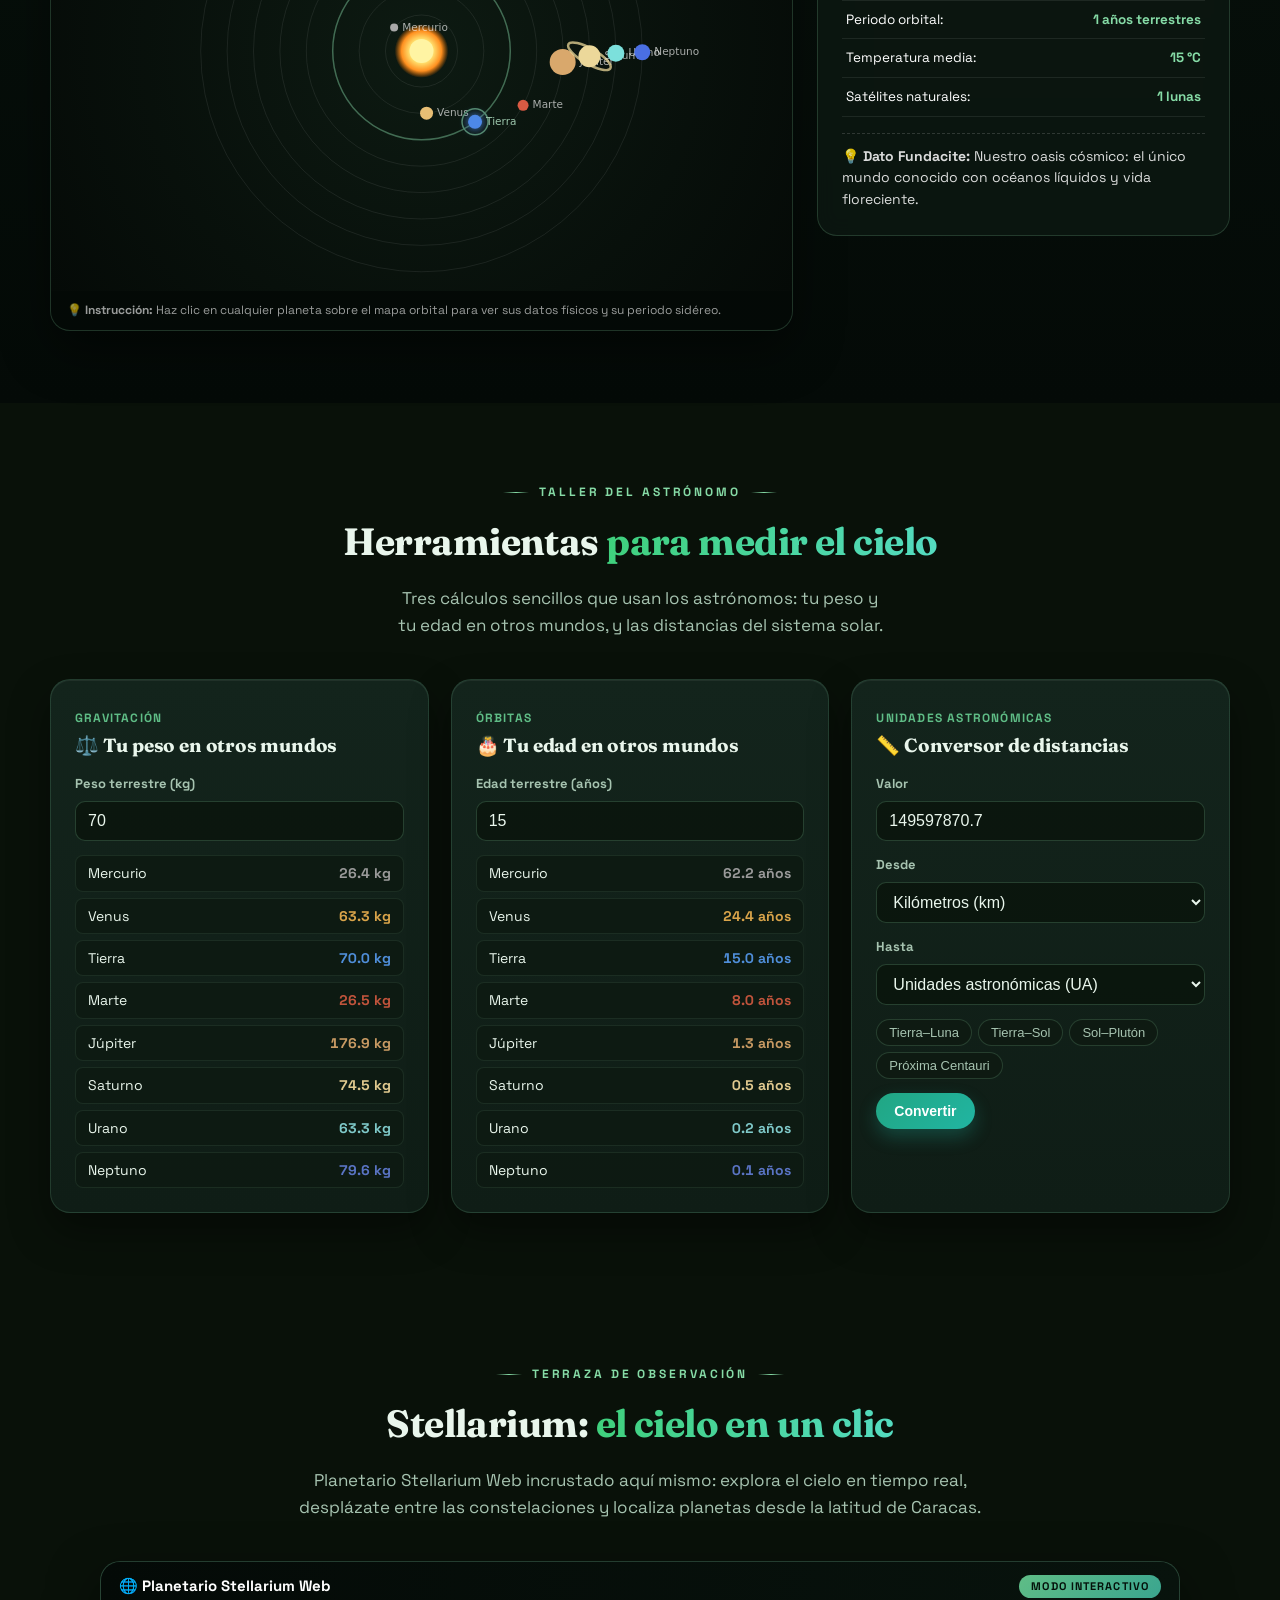
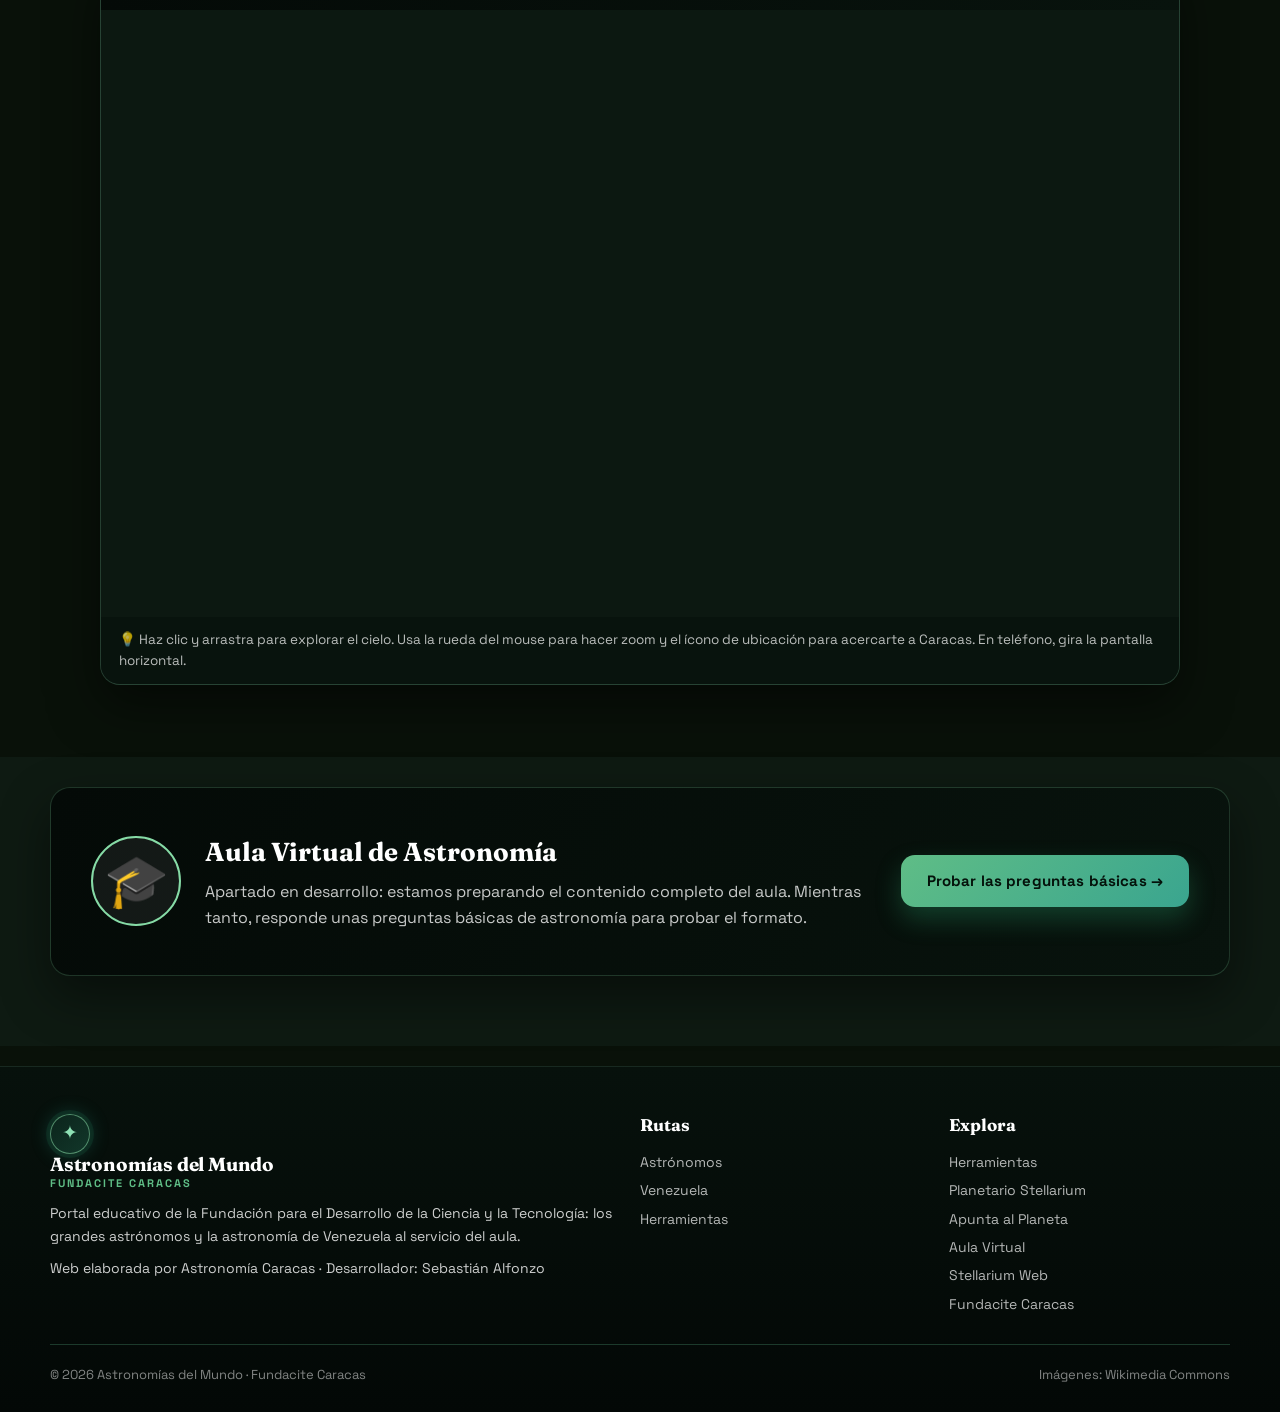
==== commit 44520ca7: "Reforma completa Bosque Nocturno: tipografías Fraunces/Space Grotesk, aurora en hero, tarjetas de cr" ====
--- a/index.html
+++ b/index.html
@@ -5,6 +5,10 @@
     <meta name="viewport" content="width=device-width, initial-scale=1.0">
     <title>Astronomías del Mundo · Fundacite Caracas</title>
     <meta name="description" content="Portal educativo de astronomía de la Fundación para el Desarrollo de la Ciencia y la Tecnología: los grandes astrónomos y el cielo de Venezuela.">
+    <link rel="preconnect" href="https://fonts.googleapis.com">
+    <link rel="preconnect" href="https://fonts.gstatic.com" crossorigin>
+    <link href="https://fonts.googleapis.com/css2?family=Fraunces:ital,wght@0,500;0,600;0,700;1,500;1,600&family=Space+Grotesk:wght@400;500;600;700&family=IBM+Plex+Mono:wght@500&display=swap" rel="stylesheet">
+    <meta name="theme-color" content="#091109">
     <link rel="stylesheet" href="css/style.css">
 </head>
 <body>
--- a/css/style.css
+++ b/css/style.css
@@ -19,8 +19,9 @@
     --night-2: #08130d;
     --night-line: #1c3a2b;
     --white: #ffffff;
-    --serif: Georgia, "Times New Roman", serif;
-    --sans: system-ui, -apple-system, "Segoe UI", Roboto, Arial, sans-serif;
+    --serif: "Fraunces", Georgia, "Times New Roman", serif;
+    --sans: "Space Grotesk", system-ui, -apple-system, "Segoe UI", Roboto, Arial, sans-serif;
+    --mono: "IBM Plex Mono", ui-monospace, SFMono-Regular, Consolas, monospace;
     --max: 1180px;
     --radius: 16px;
     --shadow: 0 10px 28px rgba(0, 0, 0, 0.5);
@@ -73,10 +74,15 @@
 
 body {
     font-family: var(--sans);
-    background: var(--paper);
+    background:
+        radial-gradient(1100px 520px at 85% -10%, rgba(45, 181, 162, 0.16), transparent 60%),
+        radial-gradient(1000px 620px at -12% 22%, rgba(42, 167, 111, 0.14), transparent 60%),
+        radial-gradient(900px 600px at 50% 112%, rgba(95, 189, 134, 0.10), transparent 60%),
+        var(--paper);
     color: var(--ink);
     line-height: 1.6;
     font-size: 16px;
+    -webkit-font-smoothing: antialiased;
 }
 
 img { max-width: 100%; display: block; }
@@ -208,9 +214,14 @@
 .hero {
     position: relative;
     overflow: hidden;
-    background: linear-gradient(180deg, var(--night) 0%, var(--night-2) 100%);
+    background:
+        radial-gradient(620px 340px at 16% 14%, rgba(47, 180, 120, 0.26), transparent 70%),
+        radial-gradient(720px 380px at 84% 8%, rgba(45, 181, 162, 0.20), transparent 70%),
+        radial-gradient(520px 300px at 55% 42%, rgba(134, 219, 166, 0.08), transparent 70%),
+        linear-gradient(180deg, #030806 0%, #07110c 55%, #08130d 100%);
     color: #fff;
-    padding: 84px 24px 72px;
+    padding: 96px 24px 92px;
+    border-bottom: 1px solid rgba(122, 190, 148, 0.16);
 }
 
 .hero::before {
@@ -2039,4 +2050,420 @@
         box-shadow: none !important;
         page-break-inside: avoid;
     }
+}
+
+/* =============================================
+   REFORMA BOSQUE NOCTURNO: TIPOGRAFÍA, AURORA, CRISTAL
+   (reescritura fina de componentes sobre el diseño base)
+   ============================================= */
+
+::selection { background: rgba(95, 189, 134, 0.35); color: #fff; }
+
+::-webkit-scrollbar { width: 11px; height: 11px; }
+::-webkit-scrollbar-track { background: #0a1510; }
+::-webkit-scrollbar-thumb {
+    background: linear-gradient(180deg, #2a4a3b, #1d3a2b);
+    border-radius: 8px;
+    border: 2px solid #0a1510;
+}
+::-webkit-scrollbar-thumb:hover { background: #335c47; }
+
+/* ---------- Cabecera de cristal ---------- */
+.site-header {
+    background: rgba(9, 17, 9, 0.72) !important;
+    -webkit-backdrop-filter: blur(16px) saturate(1.5);
+    backdrop-filter: blur(16px) saturate(1.5);
+    border-bottom: 1px solid rgba(122, 190, 148, 0.18);
+    transition: background 0.3s ease, border-color 0.3s ease;
+}
+
+.brand-mark {
+    background: linear-gradient(135deg, #0b241b, #12372a);
+    border: 1.5px solid rgba(134, 219, 166, 0.55);
+    color: #8ee0b4;
+    font-size: 19px;
+    box-shadow: 0 0 0 4px rgba(47, 167, 111, 0.12), 0 0 20px rgba(45, 181, 162, 0.28);
+    transition: transform 0.25s ease, box-shadow 0.25s ease;
+}
+
+.brand:hover .brand-mark { transform: rotate(-8deg) scale(1.06); }
+
+.brand-name { letter-spacing: -0.01em; }
+
+.main-nav a { position: relative; font-weight: 600; }
+
+.main-nav a::after {
+    content: "";
+    position: absolute;
+    left: 12px;
+    right: 12px;
+    bottom: 3px;
+    height: 2px;
+    border-radius: 2px;
+    background: linear-gradient(90deg, var(--gold-soft), transparent);
+    transform: scaleX(0);
+    transform-origin: left;
+    transition: transform 0.22s ease;
+}
+
+.main-nav a:hover::after { transform: scaleX(1); }
+
+.main-nav .nav-cta {
+    background: linear-gradient(135deg, #2aa76f, #1fb18c);
+    box-shadow: 0 6px 18px rgba(42, 167, 111, 0.35);
+    border: 1px solid rgba(134, 219, 166, 0.35);
+}
+
+.main-nav .nav-cta:hover { background: linear-gradient(135deg, #37bd7f, #28c7a0); transform: translateY(-1px); }
+
+.main-nav .nav-cta::after { display: none; }
+
+.action-pill-btn {
+    background: rgba(20, 36, 27, 0.7);
+    border: 1px solid rgba(122, 190, 148, 0.25);
+    color: var(--ink);
+    backdrop-filter: blur(6px);
+    -webkit-backdrop-filter: blur(6px);
+}
+
+.action-pill-btn:hover { border-color: var(--gold); background: rgba(22, 42, 32, 0.9); }
+
+/* ---------- Hero con aurora ---------- */
+.hero::after {
+    content: "";
+    position: absolute;
+    inset: 0;
+    pointer-events: none;
+    background:
+        radial-gradient(560px 300px at 18% 0%, rgba(45, 181, 162, 0.10), transparent 70%),
+        radial-gradient(680px 340px at 85% 20%, rgba(95, 189, 134, 0.10), transparent 70%);
+    mix-blend-mode: screen;
+}
+
+.hero-inner { z-index: 2; }
+.hero-canvas { z-index: 1; }
+
+.hero h1 {
+    font-size: clamp(38px, 6.2vw, 68px);
+    line-height: 1.04;
+    letter-spacing: -0.02em;
+    text-wrap: balance;
+}
+
+.hero h1 em {
+    font-style: italic;
+    background: linear-gradient(92deg, #3dd27f 0%, #58dfc0 100%);
+    -webkit-background-clip: text;
+    background-clip: text;
+    color: transparent;
+}
+
+.hero-eyebrow {
+    font-family: var(--sans);
+    letter-spacing: 0.32em;
+    color: #8ee0b4;
+}
+
+.hero p.lead { font-size: 18.5px; color: rgba(255, 255, 255, 0.85); }
+
+.emblem {
+    width: 62px;
+    height: 62px;
+    font-size: 26px;
+    border: 1.5px solid rgba(122, 190, 148, 0.5);
+    background: rgba(255, 255, 255, 0.05);
+    box-shadow: 0 0 26px rgba(45, 181, 162, 0.15);
+}
+
+.hero-stats div {
+    background: rgba(255, 255, 255, 0.045);
+    border: 1px solid rgba(134, 219, 166, 0.16);
+    border-radius: 14px;
+    padding: 12px 18px;
+    -webkit-backdrop-filter: blur(4px);
+    backdrop-filter: blur(4px);
+}
+
+.hero-stats b { font-family: var(--serif); font-size: 26px; color: #8ee0b4; }
+
+/* ---------- Botones con gradiente ---------- */
+.btn {
+    font-family: var(--sans);
+    border-radius: 14px;
+    padding: 14px 26px;
+    letter-spacing: 0.01em;
+    box-shadow: 0 8px 20px rgba(0, 0, 0, 0.28);
+}
+
+.btn-primary {
+    background: linear-gradient(135deg, #2aa76f, #1fb18c);
+    border: 1px solid rgba(134, 219, 166, 0.35);
+    box-shadow: 0 12px 26px rgba(42, 167, 111, 0.35);
+}
+
+.btn-primary:hover { box-shadow: 0 16px 30px rgba(42, 167, 111, 0.45); }
+
+.btn-gold {
+    background: linear-gradient(135deg, #5fbd86, #3aa58f);
+    color: #04110a;
+    box-shadow: 0 12px 26px rgba(42, 167, 111, 0.3);
+}
+
+.btn-ghost { border-radius: 14px; border: 1.5px solid rgba(255, 255, 255, 0.4); background: rgba(255, 255, 255, 0.04); }
+
+/* ---------- Cabeceras de sección ---------- */
+.section-eyebrow {
+    display: inline-flex;
+    align-items: center;
+    gap: 10px;
+    color: var(--gold-soft);
+}
+
+.section-eyebrow::before,
+.section-eyebrow::after {
+    content: "";
+    width: 26px;
+    height: 1.5px;
+    background: linear-gradient(90deg, transparent, var(--gold-soft), transparent);
+}
+
+.section-head h2 { letter-spacing: -0.015em; }
+
+.section-head h2 .accent {
+    background: linear-gradient(92deg, #3fd07c, #54dbc0);
+    -webkit-background-clip: text;
+    background-clip: text;
+    color: transparent;
+}
+
+.section-head p { color: var(--ink-soft); }
+
+/* ---------- Tarjetas de cristal ---------- */
+.card,
+.tool,
+.ficha,
+.sky-stat-card,
+.trophy-shelf-card,
+.sky-frame {
+    background: linear-gradient(180deg, #13241c 0%, #0f1d16 100%);
+    border: 1px solid rgba(134, 219, 166, 0.16);
+    border-radius: 20px;
+    box-shadow: 0 18px 40px rgba(0, 0, 0, 0.42), inset 0 1px 0 rgba(255, 255, 255, 0.06);
+    transition: transform 0.25s ease, box-shadow 0.25s ease, border-color 0.25s ease;
+}
+
+.card:hover,
+.tool:hover,
+.ficha:hover,
+.sky-stat-card:hover {
+    transform: translateY(-5px);
+    border-color: rgba(122, 190, 148, 0.5);
+    box-shadow: 0 24px 52px rgba(0, 0, 0, 0.5), 0 0 34px rgba(47, 167, 111, 0.14);
+}
+
+.card img { border-radius: 20px 20px 0 0; }
+
+.card h3, .tool h3, .ficha h3, .trophy-shelf-title { letter-spacing: -0.01em; }
+
+.card-tag {
+    background: rgba(95, 189, 134, 0.12);
+    border: 1px solid rgba(134, 219, 166, 0.35);
+}
+
+.card ul li {
+    background: rgba(14, 26, 18, 0.9);
+    border: 1px solid rgba(122, 190, 148, 0.14);
+}
+
+.ficha {
+    border-top: 3px solid var(--gold-soft);
+    border-radius: 20px;
+}
+
+.ficha .ico {
+    background: linear-gradient(135deg, #12291e, #0d211a);
+    border: 1px solid rgba(122, 190, 148, 0.28);
+    box-shadow: inset 0 0 16px rgba(47, 167, 111, 0.12);
+    border-radius: 14px;
+}
+
+.ficha .label { color: var(--gold); }
+
+.tool .tool-tag { color: var(--gold); }
+
+.tool input[type="number"],
+.tool select,
+.aula-bar input {
+    background: rgba(9, 17, 9, 0.65);
+    border: 1.5px solid rgba(122, 190, 148, 0.25);
+    color: var(--ink);
+}
+
+.tool input:focus { border-color: var(--gold); box-shadow: 0 0 0 3px rgba(47, 167, 111, 0.18); }
+
+.tool .tool-btn,
+.btn-check {
+    background: linear-gradient(135deg, #21a683, #21b5a2);
+    box-shadow: 0 8px 18px rgba(33, 181, 162, 0.28);
+    border-radius: 999px;
+}
+
+.tool-results .row { background: rgba(14, 26, 18, 0.9); border: 1px solid rgba(122, 190, 148, 0.12); }
+
+.chip {
+    background: rgba(14, 26, 18, 0.8);
+    border: 1px solid rgba(122, 190, 148, 0.22);
+}
+
+.chip.active {
+    background: linear-gradient(135deg, #2aa76f, #1fb18c);
+    border-color: transparent;
+    box-shadow: 0 6px 14px rgba(42, 167, 111, 0.3);
+}
+
+/* ---------- Hitos / línea de tiempo ---------- */
+.hito-date {
+    border-radius: 14px;
+    background: linear-gradient(135deg, #13241c, #0f1d16);
+    box-shadow: inset 0 1px 0 rgba(255, 255, 255, 0.06), 0 8px 18px rgba(0, 0, 0, 0.35);
+}
+
+/* ---------- Banner y planetario ---------- */
+.aula-banner {
+    border: 1px solid rgba(134, 219, 166, 0.2);
+    box-shadow: 0 20px 50px rgba(0, 0, 0, 0.45);
+}
+
+.sky-frame {
+    border: 1px solid rgba(122, 190, 148, 0.2);
+    box-shadow: 0 20px 50px rgba(0, 0, 0, 0.5);
+}
+
+.sky-live {
+    background: linear-gradient(135deg, #5fbd86, #3aa58f);
+    color: #04110a;
+}
+
+/* ---------- Orrery ---------- */
+.orrery-canvas-card {
+    background: rgba(7, 15, 11, 0.6);
+    border: 1px solid rgba(122, 190, 148, 0.22);
+    border-radius: 20px;
+    box-shadow: 0 20px 50px rgba(0, 0, 0, 0.45);
+}
+
+.orrery-info-card {
+    background: rgba(13, 24, 18, 0.82);
+    border: 1px solid rgba(122, 190, 148, 0.22);
+    border-radius: 20px;
+    -webkit-backdrop-filter: blur(10px);
+    backdrop-filter: blur(10px);
+}
+
+/* ---------- Aula ---------- */
+.aula-tabs {
+    background: rgba(17, 32, 25, 0.85);
+    border: 1px solid rgba(122, 190, 148, 0.22);
+    -webkit-backdrop-filter: blur(8px);
+    backdrop-filter: blur(8px);
+}
+
+.aula-tab.active {
+    background: linear-gradient(135deg, #2aa76f, #1fb18c);
+    box-shadow: 0 8px 18px rgba(42, 167, 111, 0.35);
+}
+
+.unidad {
+    background: linear-gradient(90deg, rgba(47, 167, 111, 0.10), transparent 45%), var(--card);
+    border-radius: 20px;
+    box-shadow: 0 18px 40px rgba(0, 0, 0, 0.4);
+}
+
+.modulo-card {
+    background: linear-gradient(180deg, #13241c, #0f1d16);
+    border-radius: 20px;
+}
+
+.pregunta {
+    background: rgba(14, 26, 18, 0.75);
+    border: 1px solid rgba(122, 190, 148, 0.16);
+    border-radius: 14px;
+}
+
+.opcion { border-radius: 999px; border: 1.5px solid rgba(122, 190, 148, 0.28); }
+
+.opcion:hover { border-color: var(--blue); box-shadow: 0 0 0 3px rgba(45, 181, 162, 0.15); }
+
+.pregunta .retro { border-top: 1px dashed rgba(122, 190, 148, 0.25); }
+
+.btn-retry { border-radius: 999px; border: 1px solid rgba(122, 190, 148, 0.25); }
+
+.aula-progress .bar { background: #1d3a2b; }
+
+/* ---------- Juego ---------- */
+.game-extras-grid .trophy-shelf-card { border-radius: 20px; }
+
+.juego-canvas-wrap {
+    border-radius: 18px;
+    overflow: hidden;
+    border: 1px solid rgba(122, 190, 148, 0.2);
+    box-shadow: 0 22px 50px rgba(0, 0, 0, 0.5);
+}
+
+.trophy-planet-item { border-radius: 14px; }
+
+.trophy-planet-item.unlocked {
+    border-color: var(--gold);
+    box-shadow: 0 6px 16px rgba(47, 167, 111, 0.2);
+}
+
+/* ---------- Modal ---------- */
+.modal-box {
+    background: linear-gradient(180deg, #14251d, #101d16);
+    border: 1px solid rgba(122, 190, 148, 0.35);
+    border-radius: 20px;
+    box-shadow: 0 30px 70px rgba(0, 0, 0, 0.6);
+}
+
+/* ---------- Pie ---------- */
+.footer {
+    background: linear-gradient(180deg, #07110c 0%, #030806 100%);
+    border-top: 1px solid rgba(122, 190, 148, 0.18);
+}
+
+.footer-bottom { color: rgba(255, 255, 255, 0.5); }
+
+/* ---------- Activos / astrónomos ---------- */
+.astro-rich-card {
+    border-radius: 20px;
+    background: linear-gradient(180deg, #13241c, #0f1d16);
+    border: 1px solid rgba(134, 219, 166, 0.16);
+    box-shadow: 0 18px 40px rgba(0, 0, 0, 0.42), inset 0 1px 0 rgba(255, 255, 255, 0.06);
+}
+
+.astro-rich-card:hover {
+    transform: translateY(-5px);
+    border-color: rgba(122, 190, 148, 0.5);
+    box-shadow: 0 24px 52px rgba(0, 0, 0, 0.5), 0 0 34px rgba(47, 167, 111, 0.14);
+}
+
+.astro-quote-lead {
+    background: rgba(14, 26, 18, 0.8);
+    border-left: 3px solid var(--gold);
+    border-radius: 0 12px 12px 0;
+}
+
+.astro-expand-btn:hover { background: var(--gold); }
+
+/* ---------- Menú móvil ---------- */
+@media (max-width: 760px) {
+    .main-nav {
+        background: rgba(9, 17, 9, 0.96);
+        backdrop-filter: blur(12px);
+        -webkit-backdrop-filter: blur(12px);
+    }
+}
+
+@media (max-width: 900px) {
+    .juego-canvas-wrap { height: auto; }
 }
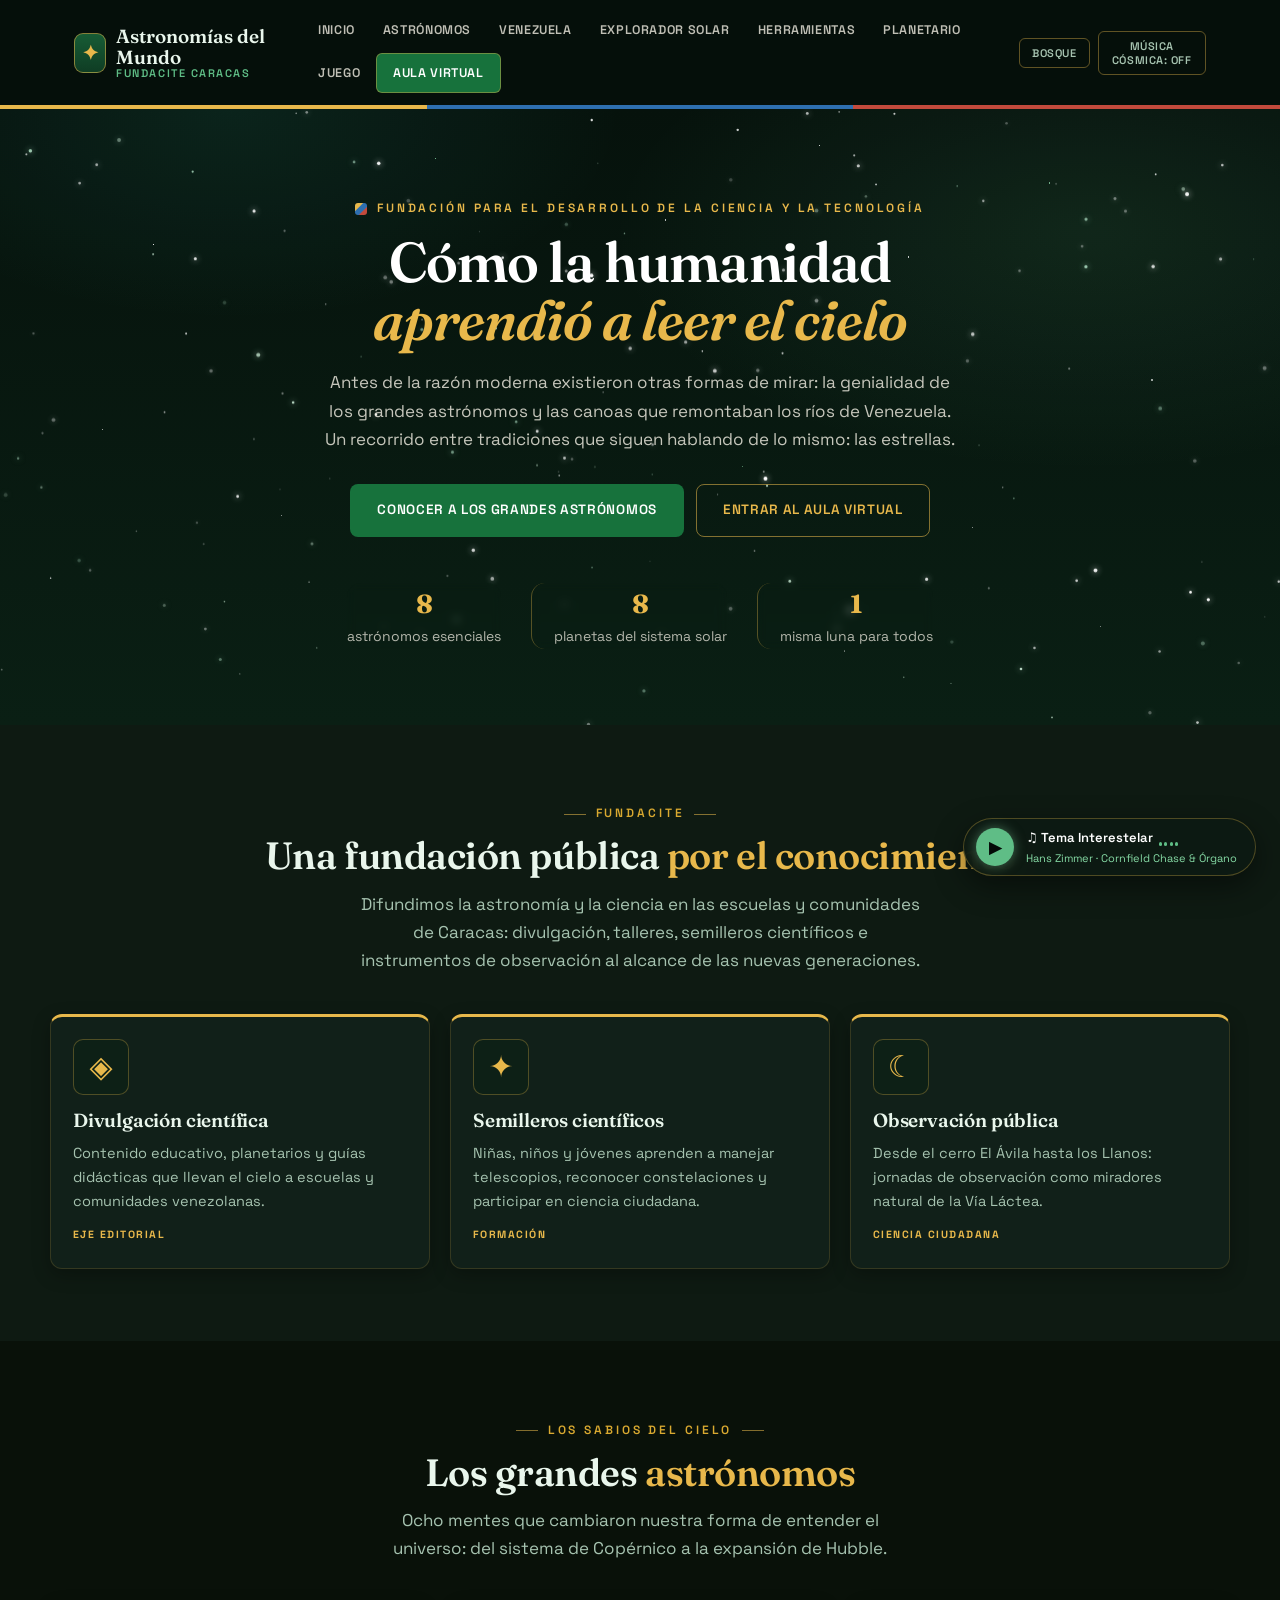
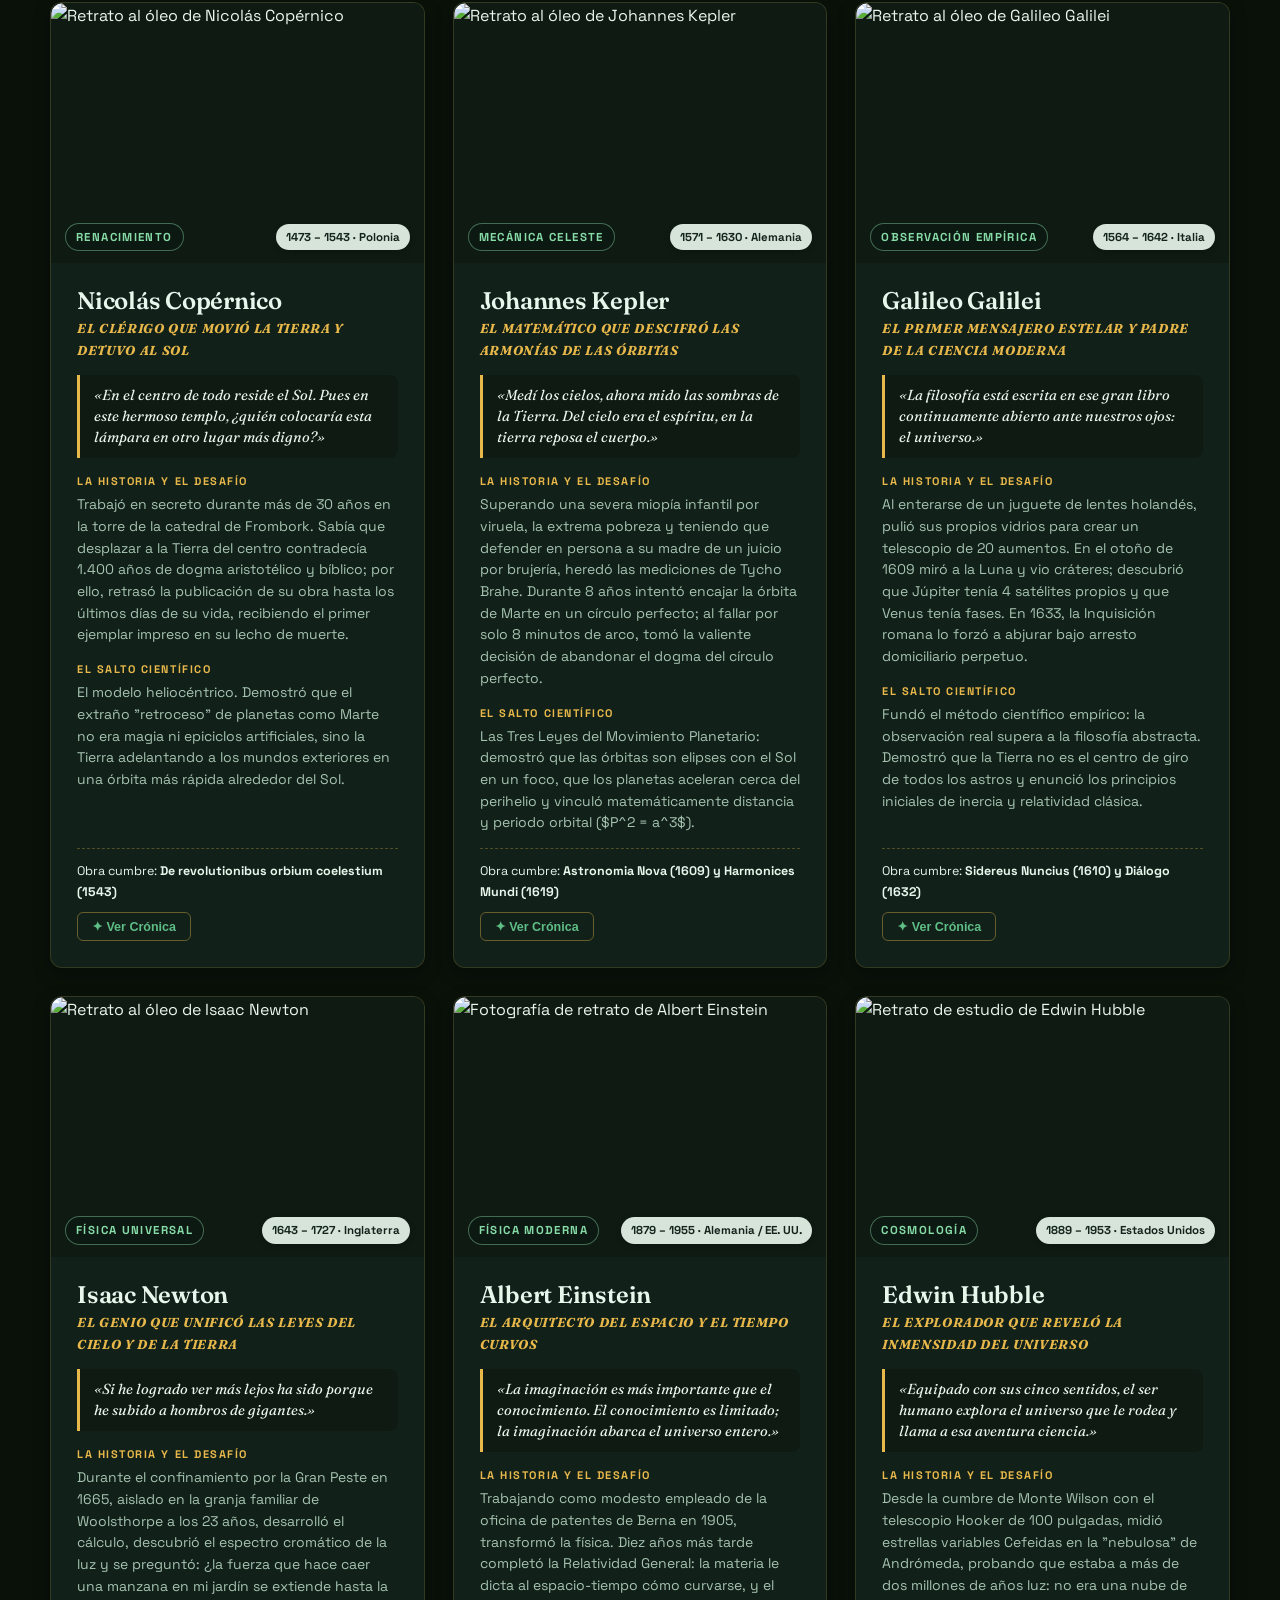
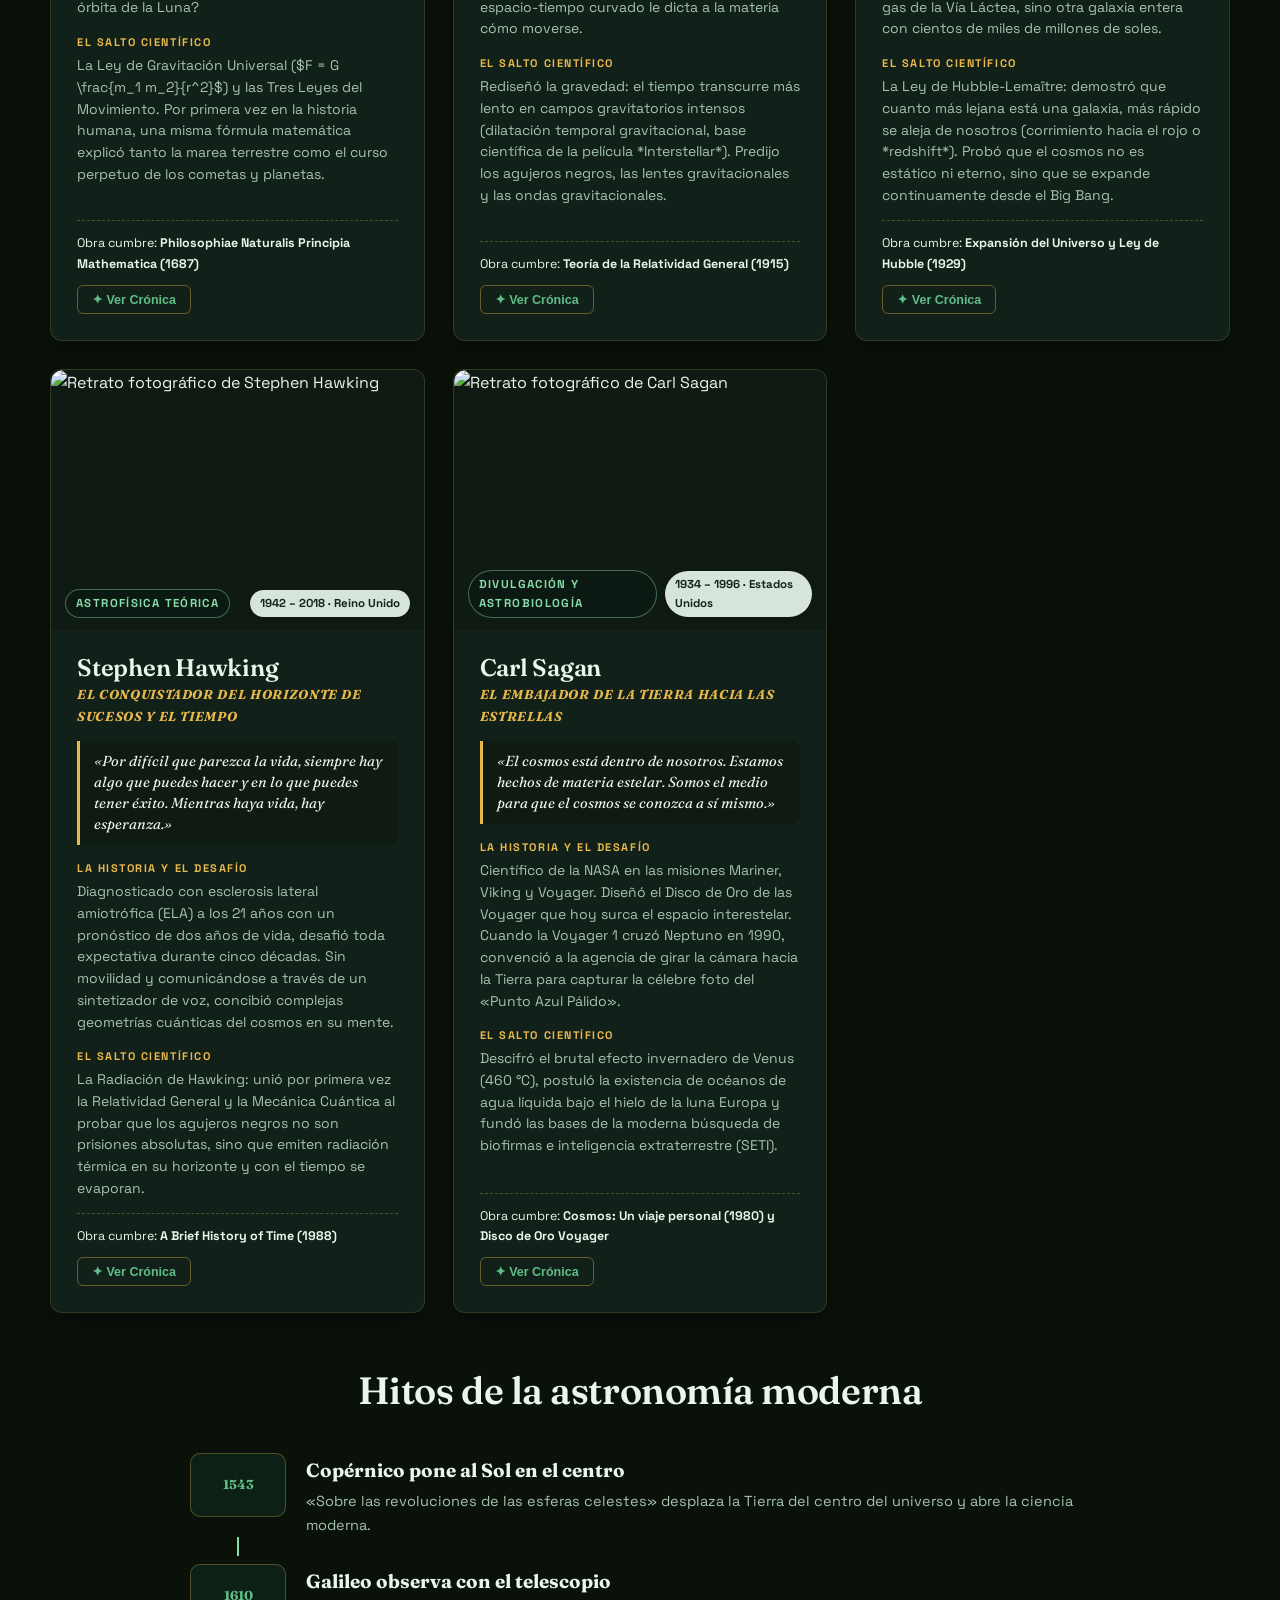
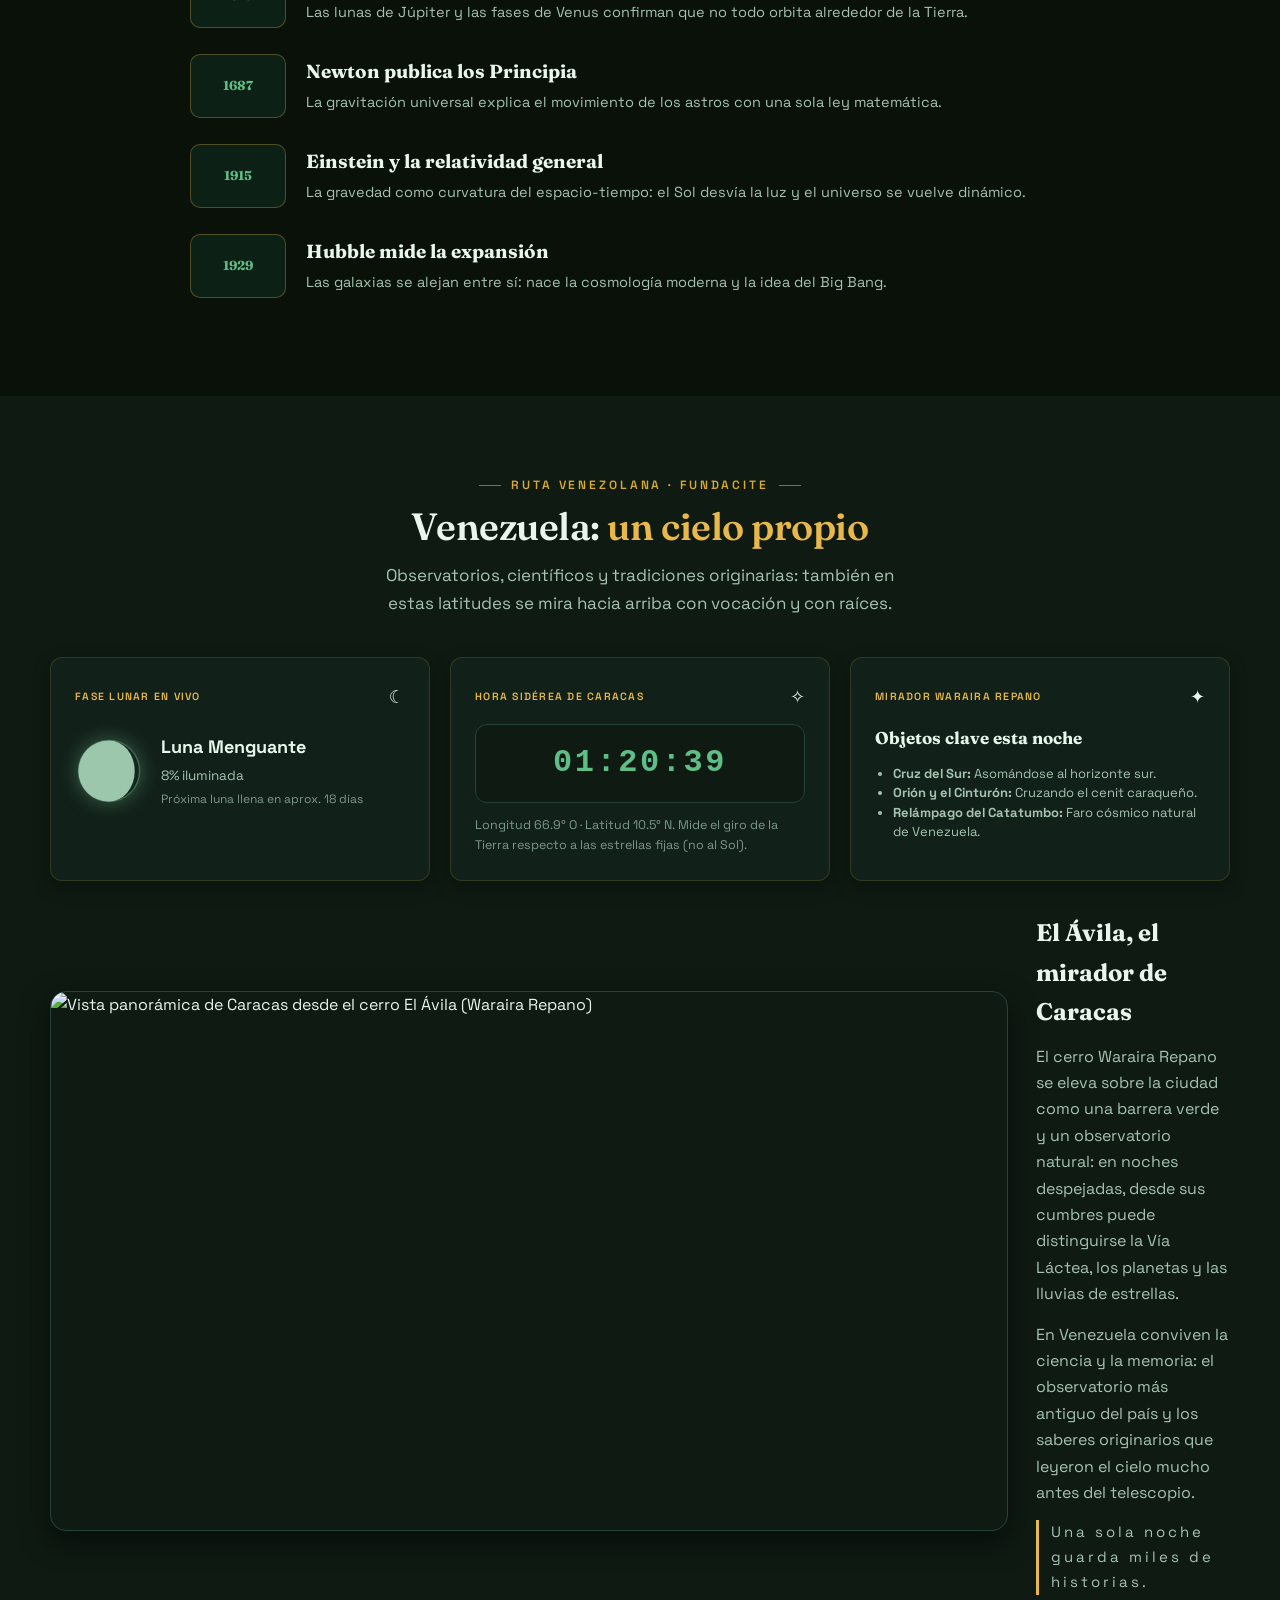
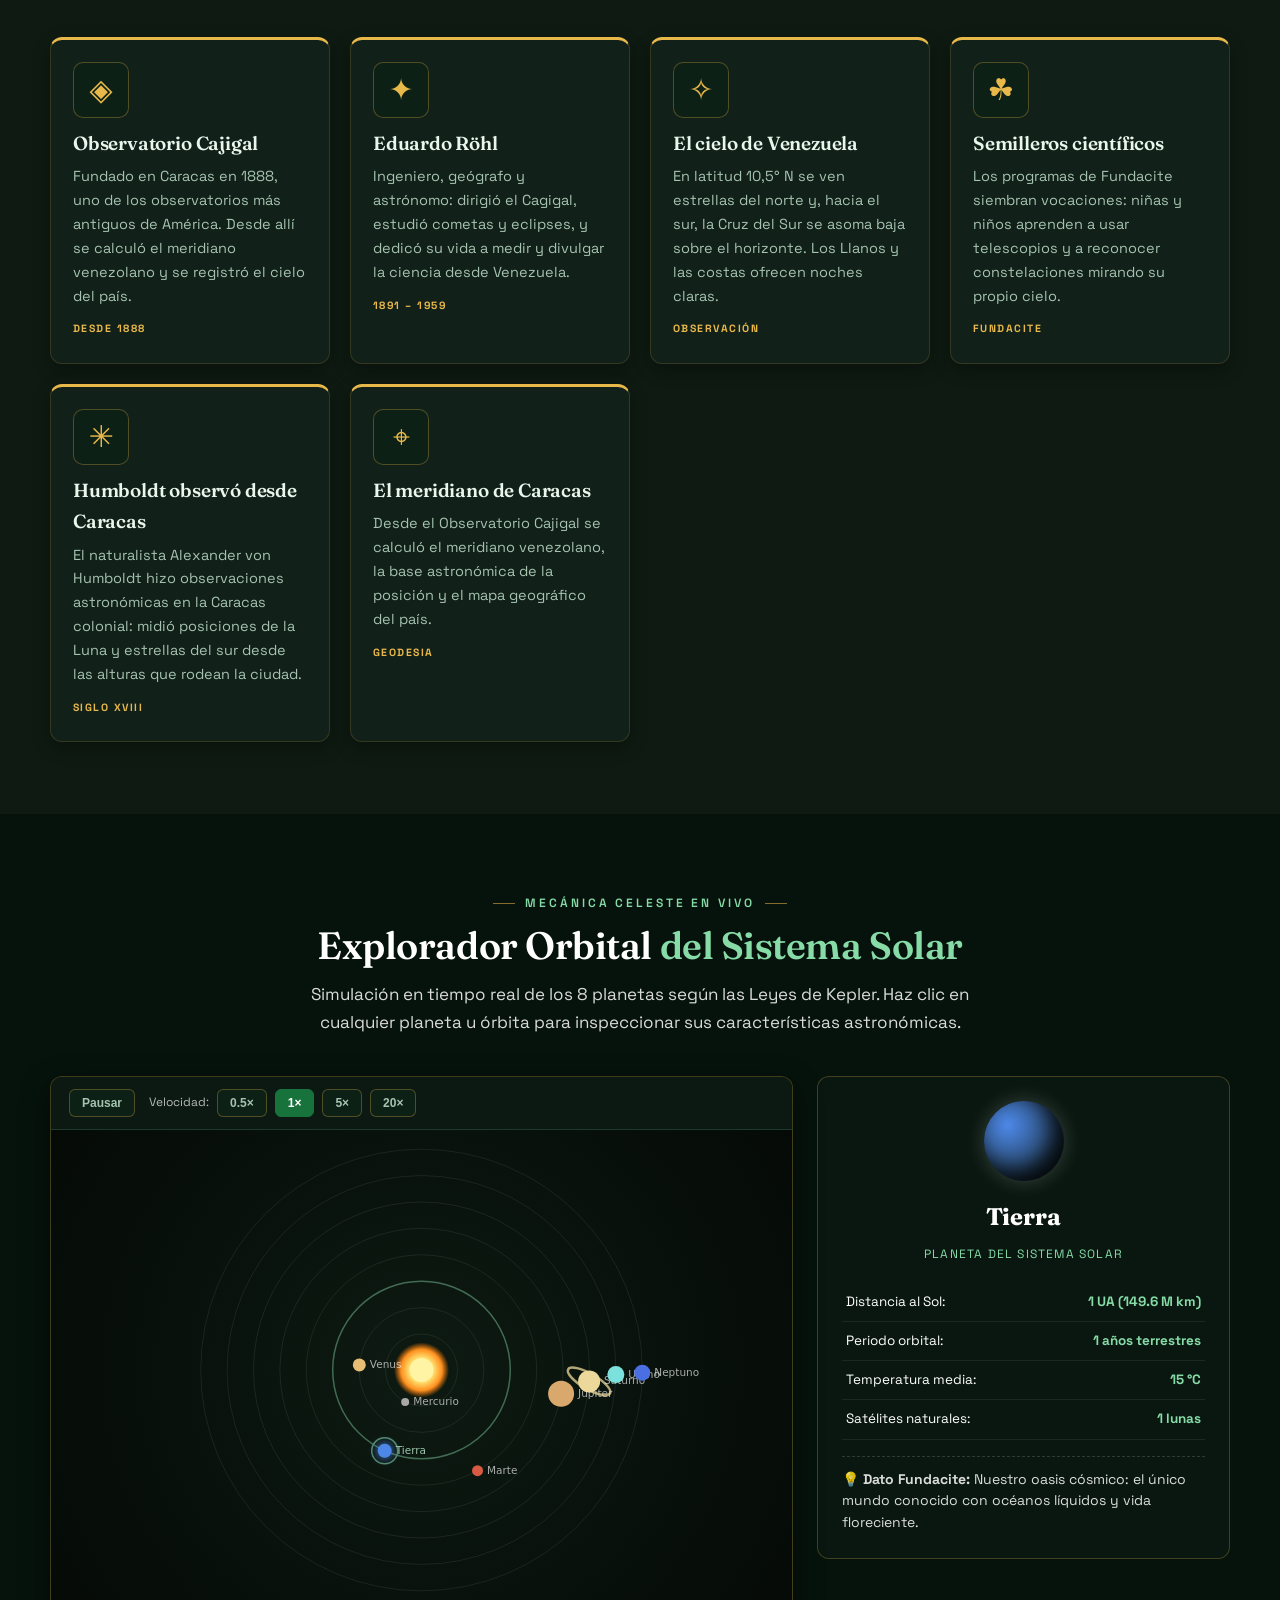
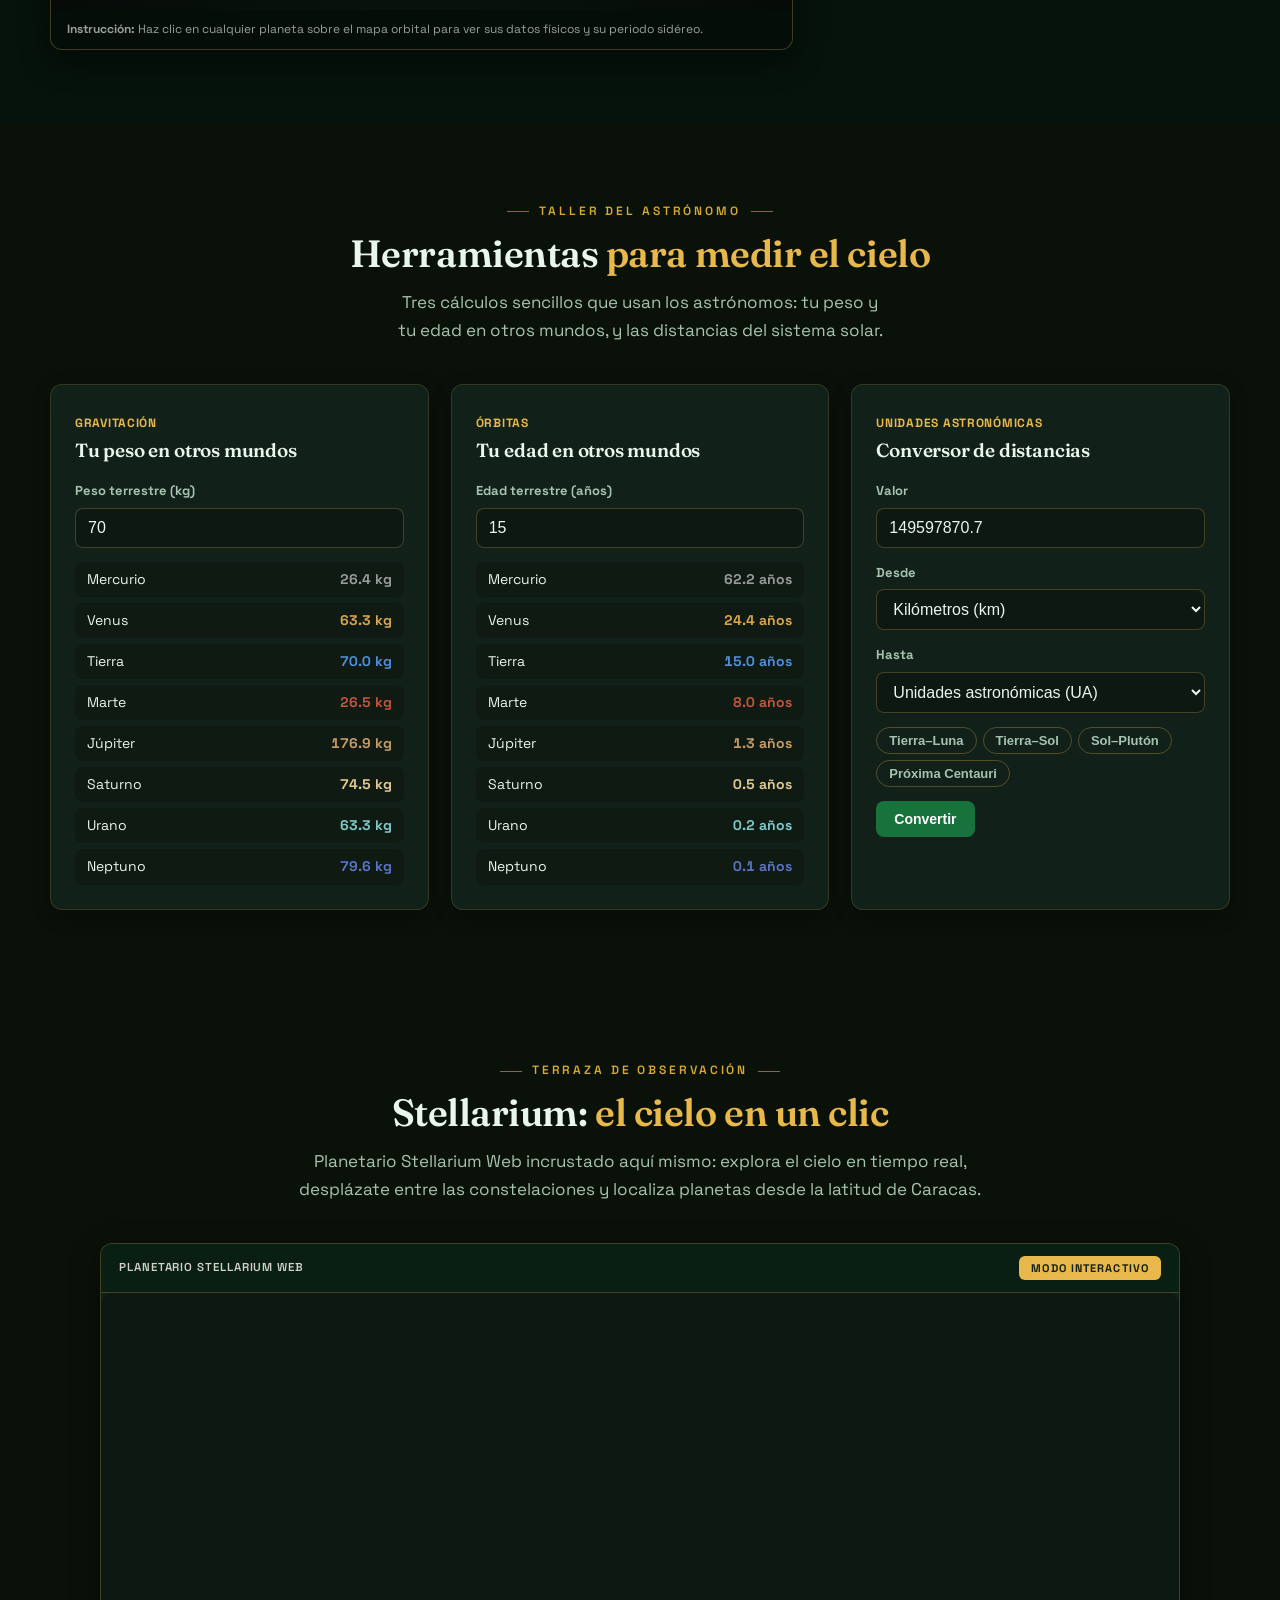
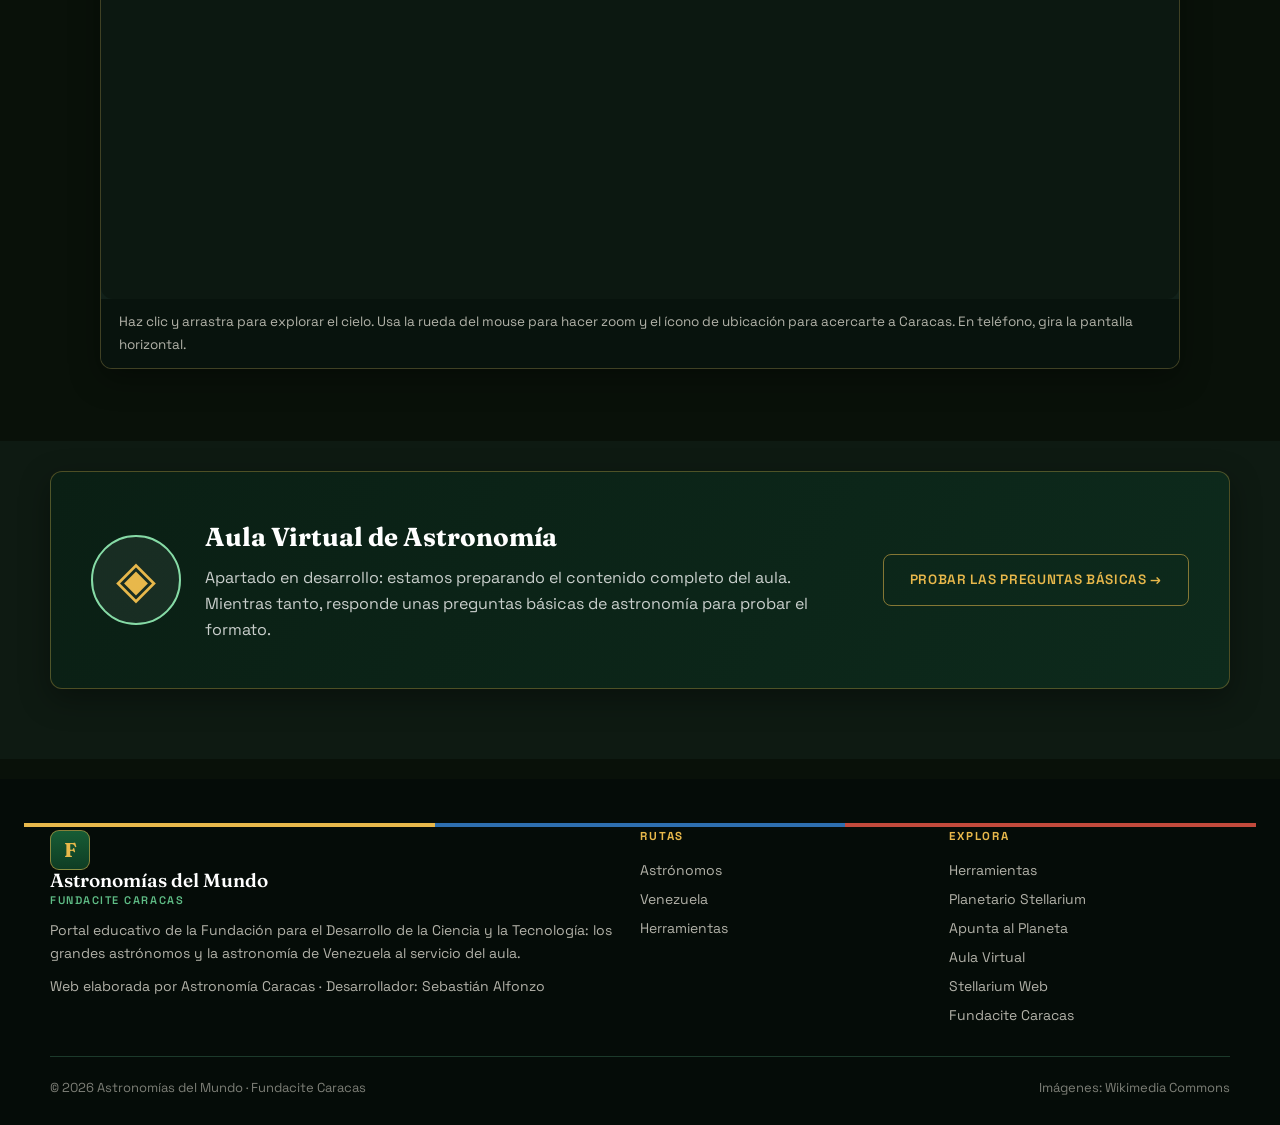
==== commit adaf425f: "Rediseño ministerial: mástil institucional con banda tricolor, verde oficial y dorado, tarjetas y bo" ====
--- a/index.html
+++ b/index.html
@@ -32,8 +32,8 @@
                 <a class="nav-cta" href="aula.html">Aula Virtual</a>
             </nav>
             <div class="header-actions">
-                <button class="action-pill-btn theme-toggle-btn" type="button" aria-label="Cambiar tema"><span>🌲 Bosque</span></button>
-                <button class="action-pill-btn audio-toggle-btn" type="button" aria-label="Música espacial"><span>🔇 Música Cósmica: OFF</span></button>
+                <button class="action-pill-btn theme-toggle-btn" type="button" aria-label="Cambiar tema"><span>Bosque</span></button>
+                <button class="action-pill-btn audio-toggle-btn" type="button" aria-label="Música espacial"><span>Música Cósmica: OFF</span></button>
             </div>
             <button class="menu-toggle" type="button" aria-label="Abrir menú">☰</button>
         </div>
@@ -44,12 +44,6 @@
         <section class="hero">
             <canvas id="hero-stars-canvas" class="hero-canvas" aria-hidden="true"></canvas>
             <div class="hero-inner">
-                <div class="hero-emblems" aria-hidden="true">
-                    <span class="emblem">🔭</span>
-                    <span class="emblem">✨</span>
-                    <span class="emblem">🌌</span>
-                    <span class="emblem">🇻🇪</span>
-                </div>
                 <span class="hero-eyebrow">Fundación para el Desarrollo de la Ciencia y la Tecnología</span>
                 <h1>Cómo la humanidad <em>aprendió a leer el cielo</em></h1>
                 <p class="lead">Antes de la razón moderna existieron otras formas de mirar: la genialidad de los grandes astrónomos y las canoas que remontaban los ríos de Venezuela. Un recorrido entre tradiciones que siguen hablando de lo mismo: las estrellas.</p>
@@ -75,19 +69,19 @@
                 </div>
                 <div class="fichas" style="grid-template-columns:repeat(auto-fit,minmax(260px,1fr))">
                     <div class="ficha">
-                        <div class="ico" aria-hidden="true">🏛️</div>
+                        <div class="ico" aria-hidden="true">◈</div>
                         <h3>Divulgación científica</h3>
                         <p>Contenido educativo, planetarios y guías didácticas que llevan el cielo a escuelas y comunidades venezolanas.</p>
                         <span class="label">Eje editorial</span>
                     </div>
                     <div class="ficha">
-                        <div class="ico" aria-hidden="true">🌱</div>
+                        <div class="ico" aria-hidden="true">✦</div>
                         <h3>Semilleros científicos</h3>
                         <p>Niñas, niños y jóvenes aprenden a manejar telescopios, reconocer constelaciones y participar en ciencia ciudadana.</p>
                         <span class="label">Formación</span>
                     </div>
                     <div class="ficha">
-                        <div class="ico" aria-hidden="true">🔭</div>
+                        <div class="ico" aria-hidden="true">☾</div>
                         <h3>Observación pública</h3>
                         <p>Desde el cerro El Ávila hasta los Llanos: jornadas de observación como miradores natural de la Vía Láctea.</p>
                         <span class="label">Ciencia ciudadana</span>
@@ -124,15 +118,15 @@
                                 «En el centro de todo reside el Sol. Pues en este hermoso templo, ¿quién colocaría esta lámpara en otro lugar más digno?»
                             </blockquote>
                             <div class="astro-block-section">
-                                <span class="astro-block-label">📖 La Historia y el Desafío</span>
+                                <span class="astro-block-label">La Historia y el Desafío</span>
                                 <p>Trabajó en secreto durante más de 30 años en la torre de la catedral de Frombork. Sabía que desplazar a la Tierra del centro contradecía 1.400 años de dogma aristotélico y bíblico; por ello, retrasó la publicación de su obra hasta los últimos días de su vida, recibiendo el primer ejemplar impreso en su lecho de muerte.</p>
                             </div>
                             <div class="astro-block-section">
-                                <span class="astro-block-label">💡 El Salto Científico</span>
+                                <span class="astro-block-label">El Salto Científico</span>
                                 <p>El modelo heliocéntrico. Demostró que el extraño "retroceso" de planetas como Marte no era magia ni epiciclos artificiales, sino la Tierra adelantando a los mundos exteriores en una órbita más rápida alrededor del Sol.</p>
                             </div>
                             <div class="astro-masterpiece">
-                                <span>📜 Obra cumbre: <b>De revolutionibus orbium coelestium (1543)</b></span>
+                                <span>Obra cumbre: <b>De revolutionibus orbium coelestium (1543)</b></span>
                                 <button class="astro-expand-btn" onclick="openAstroModal('Nicolás Copérnico')" type="button">✦ Ver Crónica</button>
                             </div>
                         </div>
@@ -156,15 +150,15 @@
                                 «Medí los cielos, ahora mido las sombras de la Tierra. Del cielo era el espíritu, en la tierra reposa el cuerpo.»
                             </blockquote>
                             <div class="astro-block-section">
-                                <span class="astro-block-label">📖 La Historia y el Desafío</span>
+                                <span class="astro-block-label">La Historia y el Desafío</span>
                                 <p>Superando una severa miopía infantil por viruela, la extrema pobreza y teniendo que defender en persona a su madre de un juicio por brujería, heredó las mediciones de Tycho Brahe. Durante 8 años intentó encajar la órbita de Marte en un círculo perfecto; al fallar por solo 8 minutos de arco, tomó la valiente decisión de abandonar el dogma del círculo perfecto.</p>
                             </div>
                             <div class="astro-block-section">
-                                <span class="astro-block-label">💡 El Salto Científico</span>
+                                <span class="astro-block-label">El Salto Científico</span>
                                 <p>Las Tres Leyes del Movimiento Planetario: demostró que las órbitas son elipses con el Sol en un foco, que los planetas aceleran cerca del perihelio y vinculó matemáticamente distancia y periodo orbital ($P^2 = a^3$).</p>
                             </div>
                             <div class="astro-masterpiece">
-                                <span>📜 Obra cumbre: <b>Astronomia Nova (1609) y Harmonices Mundi (1619)</b></span>
+                                <span>Obra cumbre: <b>Astronomia Nova (1609) y Harmonices Mundi (1619)</b></span>
                                 <button class="astro-expand-btn" onclick="openAstroModal('Johannes Kepler')" type="button">✦ Ver Crónica</button>
                             </div>
                         </div>
@@ -188,15 +182,15 @@
                                 «La filosofía está escrita en ese gran libro continuamente abierto ante nuestros ojos: el universo.»
                             </blockquote>
                             <div class="astro-block-section">
-                                <span class="astro-block-label">📖 La Historia y el Desafío</span>
+                                <span class="astro-block-label">La Historia y el Desafío</span>
                                 <p>Al enterarse de un juguete de lentes holandés, pulió sus propios vidrios para crear un telescopio de 20 aumentos. En el otoño de 1609 miró a la Luna y vio cráteres; descubrió que Júpiter tenía 4 satélites propios y que Venus tenía fases. En 1633, la Inquisición romana lo forzó a abjurar bajo arresto domiciliario perpetuo.</p>
                             </div>
                             <div class="astro-block-section">
-                                <span class="astro-block-label">💡 El Salto Científico</span>
+                                <span class="astro-block-label">El Salto Científico</span>
                                 <p>Fundó el método científico empírico: la observación real supera a la filosofía abstracta. Demostró que la Tierra no es el centro de giro de todos los astros y enunció los principios iniciales de inercia y relatividad clásica.</p>
                             </div>
                             <div class="astro-masterpiece">
-                                <span>📜 Obra cumbre: <b>Sidereus Nuncius (1610) y Diálogo (1632)</b></span>
+                                <span>Obra cumbre: <b>Sidereus Nuncius (1610) y Diálogo (1632)</b></span>
                                 <button class="astro-expand-btn" onclick="openAstroModal('Galileo Galilei')" type="button">✦ Ver Crónica</button>
                             </div>
                         </div>
@@ -220,15 +214,15 @@
                                 «Si he logrado ver más lejos ha sido porque he subido a hombros de gigantes.»
                             </blockquote>
                             <div class="astro-block-section">
-                                <span class="astro-block-label">📖 La Historia y el Desafío</span>
+                                <span class="astro-block-label">La Historia y el Desafío</span>
                                 <p>Durante el confinamiento por la Gran Peste en 1665, aislado en la granja familiar de Woolsthorpe a los 23 años, desarrolló el cálculo, descubrió el espectro cromático de la luz y se preguntó: ¿la fuerza que hace caer una manzana en mi jardín se extiende hasta la órbita de la Luna?</p>
                             </div>
                             <div class="astro-block-section">
-                                <span class="astro-block-label">💡 El Salto Científico</span>
+                                <span class="astro-block-label">El Salto Científico</span>
                                 <p>La Ley de Gravitación Universal ($F = G \frac{m_1 m_2}{r^2}$) y las Tres Leyes del Movimiento. Por primera vez en la historia humana, una misma fórmula matemática explicó tanto la marea terrestre como el curso perpetuo de los cometas y planetas.</p>
                             </div>
                             <div class="astro-masterpiece">
-                                <span>📜 Obra cumbre: <b>Philosophiae Naturalis Principia Mathematica (1687)</b></span>
+                                <span>Obra cumbre: <b>Philosophiae Naturalis Principia Mathematica (1687)</b></span>
                                 <button class="astro-expand-btn" onclick="openAstroModal('Isaac Newton')" type="button">✦ Ver Crónica</button>
                             </div>
                         </div>
@@ -252,15 +246,15 @@
                                 «La imaginación es más importante que el conocimiento. El conocimiento es limitado; la imaginación abarca el universo entero.»
                             </blockquote>
                             <div class="astro-block-section">
-                                <span class="astro-block-label">📖 La Historia y el Desafío</span>
+                                <span class="astro-block-label">La Historia y el Desafío</span>
                                 <p>Trabajando como modesto empleado de la oficina de patentes de Berna en 1905, transformó la física. Diez años más tarde completó la Relatividad General: la materia le dicta al espacio-tiempo cómo curvarse, y el espacio-tiempo curvado le dicta a la materia cómo moverse.</p>
                             </div>
                             <div class="astro-block-section">
-                                <span class="astro-block-label">💡 El Salto Científico</span>
+                                <span class="astro-block-label">El Salto Científico</span>
                                 <p>Rediseñó la gravedad: el tiempo transcurre más lento en campos gravitatorios intensos (dilatación temporal gravitacional, base científica de la película *Interstellar*). Predijo los agujeros negros, las lentes gravitacionales y las ondas gravitacionales.</p>
                             </div>
                             <div class="astro-masterpiece">
-                                <span>📜 Obra cumbre: <b>Teoría de la Relatividad General (1915)</b></span>
+                                <span>Obra cumbre: <b>Teoría de la Relatividad General (1915)</b></span>
                                 <button class="astro-expand-btn" onclick="openAstroModal('Albert Einstein')" type="button">✦ Ver Crónica</button>
                             </div>
                         </div>
@@ -284,15 +278,15 @@
                                 «Equipado con sus cinco sentidos, el ser humano explora el universo que le rodea y llama a esa aventura ciencia.»
                             </blockquote>
                             <div class="astro-block-section">
-                                <span class="astro-block-label">📖 La Historia y el Desafío</span>
+                                <span class="astro-block-label">La Historia y el Desafío</span>
                                 <p>Desde la cumbre de Monte Wilson con el telescopio Hooker de 100 pulgadas, midió estrellas variables Cefeidas en la "nebulosa" de Andrómeda, probando que estaba a más de dos millones de años luz: no era una nube de gas de la Vía Láctea, sino otra galaxia entera con cientos de miles de millones de soles.</p>
                             </div>
                             <div class="astro-block-section">
-                                <span class="astro-block-label">💡 El Salto Científico</span>
+                                <span class="astro-block-label">El Salto Científico</span>
                                 <p>La Ley de Hubble-Lemaître: demostró que cuanto más lejana está una galaxia, más rápido se aleja de nosotros (corrimiento hacia el rojo o *redshift*). Probó que el cosmos no es estático ni eterno, sino que se expande continuamente desde el Big Bang.</p>
                             </div>
                             <div class="astro-masterpiece">
-                                <span>📜 Obra cumbre: <b>Expansión del Universo y Ley de Hubble (1929)</b></span>
+                                <span>Obra cumbre: <b>Expansión del Universo y Ley de Hubble (1929)</b></span>
                                 <button class="astro-expand-btn" onclick="openAstroModal('Edwin Hubble')" type="button">✦ Ver Crónica</button>
                             </div>
                         </div>
@@ -316,15 +310,15 @@
                                 «Por difícil que parezca la vida, siempre hay algo que puedes hacer y en lo que puedes tener éxito. Mientras haya vida, hay esperanza.»
                             </blockquote>
                             <div class="astro-block-section">
-                                <span class="astro-block-label">📖 La Historia y el Desafío</span>
+                                <span class="astro-block-label">La Historia y el Desafío</span>
                                 <p>Diagnosticado con esclerosis lateral amiotrófica (ELA) a los 21 años con un pronóstico de dos años de vida, desafió toda expectativa durante cinco décadas. Sin movilidad y comunicándose a través de un sintetizador de voz, concibió complejas geometrías cuánticas del cosmos en su mente.</p>
                             </div>
                             <div class="astro-block-section">
-                                <span class="astro-block-label">💡 El Salto Científico</span>
+                                <span class="astro-block-label">El Salto Científico</span>
                                 <p>La Radiación de Hawking: unió por primera vez la Relatividad General y la Mecánica Cuántica al probar que los agujeros negros no son prisiones absolutas, sino que emiten radiación térmica en su horizonte y con el tiempo se evaporan.</p>
                             </div>
                             <div class="astro-masterpiece">
-                                <span>📜 Obra cumbre: <b>A Brief History of Time (1988)</b></span>
+                                <span>Obra cumbre: <b>A Brief History of Time (1988)</b></span>
                                 <button class="astro-expand-btn" onclick="openAstroModal('Stephen Hawking')" type="button">✦ Ver Crónica</button>
                             </div>
                         </div>
@@ -348,15 +342,15 @@
                                 «El cosmos está dentro de nosotros. Estamos hechos de materia estelar. Somos el medio para que el cosmos se conozca a sí mismo.»
                             </blockquote>
                             <div class="astro-block-section">
-                                <span class="astro-block-label">📖 La Historia y el Desafío</span>
+                                <span class="astro-block-label">La Historia y el Desafío</span>
                                 <p>Científico de la NASA en las misiones Mariner, Viking y Voyager. Diseñó el Disco de Oro de las Voyager que hoy surca el espacio interestelar. Cuando la Voyager 1 cruzó Neptuno en 1990, convenció a la agencia de girar la cámara hacia la Tierra para capturar la célebre foto del «Punto Azul Pálido».</p>
                             </div>
                             <div class="astro-block-section">
-                                <span class="astro-block-label">💡 El Salto Científico</span>
+                                <span class="astro-block-label">El Salto Científico</span>
                                 <p>Descifró el brutal efecto invernadero de Venus (460 °C), postuló la existencia de océanos de agua líquida bajo el hielo de la luna Europa y fundó las bases de la moderna búsqueda de biofirmas e inteligencia extraterrestre (SETI).</p>
                             </div>
                             <div class="astro-masterpiece">
-                                <span>📜 Obra cumbre: <b>Cosmos: Un viaje personal (1980) y Disco de Oro Voyager</b></span>
+                                <span>Obra cumbre: <b>Cosmos: Un viaje personal (1980) y Disco de Oro Voyager</b></span>
                                 <button class="astro-expand-btn" onclick="openAstroModal('Carl Sagan')" type="button">✦ Ver Crónica</button>
                             </div>
                         </div>
@@ -420,7 +414,7 @@
                     <div class="sky-stat-card">
                         <div class="sky-stat-header">
                             <span class="sky-stat-tag">Fase Lunar en Vivo</span>
-                            <span style="font-size:18px;" aria-hidden="true">🌘</span>
+                            <span style="font-size:18px;" aria-hidden="true">☾</span>
                         </div>
                         <div id="caracas-moon-slot"></div>
                     </div>
@@ -428,7 +422,7 @@
                     <div class="sky-stat-card">
                         <div class="sky-stat-header">
                             <span class="sky-stat-tag">Hora Sidérea de Caracas</span>
-                            <span style="font-size:18px;" aria-hidden="true">⏱️</span>
+                            <span style="font-size:18px;" aria-hidden="true">✧</span>
                         </div>
                         <div class="sidereal-clock-face" id="caracas-sidereal-slot">--:--:--</div>
                         <p style="font-size:12.5px; color:var(--muted); margin:0;">
@@ -439,7 +433,7 @@
                     <div class="sky-stat-card">
                         <div class="sky-stat-header">
                             <span class="sky-stat-tag">Mirador Waraira Repano</span>
-                            <span style="font-size:18px;" aria-hidden="true">🔭</span>
+                            <span style="font-size:18px;" aria-hidden="true">✦</span>
                         </div>
                         <h4 style="font-family:var(--serif); font-size:17px; color:var(--ink); margin:0;">Objetos clave esta noche</h4>
                         <ul style="font-size:13px; color:var(--ink-soft); padding-left:18px; margin:0; line-height:1.5;">
@@ -456,43 +450,43 @@
                         <h3>El Ávila, el mirador de Caracas</h3>
                         <p>El cerro Waraira Repano se eleva sobre la ciudad como una barrera verde y un observatorio natural: en noches despejadas, desde sus cumbres puede distinguirse la Vía Láctea, los planetas y las lluvias de estrellas.</p>
                         <p>En Venezuela conviven la ciencia y la memoria: el observatorio más antiguo del país y los saberes originarios que leyeron el cielo mucho antes del telescopio.</p>
-                        <p class="flag">🇻🇪 Una sola noche guarda miles de historias.</p>
+                        <p class="flag">Una sola noche guarda miles de historias.</p>
                     </div>
                 </div>
 
                 <div class="fichas" style="margin-top:28px">
                     <div class="ficha">
-                        <div class="ico" aria-hidden="true">🏛️</div>
+                        <div class="ico" aria-hidden="true">◈</div>
                         <h3>Observatorio Cajigal</h3>
                         <p>Fundado en Caracas en 1888, uno de los observatorios más antiguos de América. Desde allí se calculó el meridiano venezolano y se registró el cielo del país.</p>
                         <span class="label">Desde 1888</span>
                     </div>
                     <div class="ficha">
-                        <div class="ico" aria-hidden="true">🌟</div>
+                        <div class="ico" aria-hidden="true">✦</div>
                         <h3>Eduardo Röhl</h3>
                         <p>Ingeniero, geógrafo y astrónomo: dirigió el Cagigal, estudió cometas y eclipses, y dedicó su vida a medir y divulgar la ciencia desde Venezuela.</p>
                         <span class="label">1891 – 1959</span>
                     </div>
                     <div class="ficha">
-                        <div class="ico" aria-hidden="true">🌌</div>
+                        <div class="ico" aria-hidden="true">✧</div>
                         <h3>El cielo de Venezuela</h3>
                         <p>En latitud 10,5° N se ven estrellas del norte y, hacia el sur, la Cruz del Sur se asoma baja sobre el horizonte. Los Llanos y las costas ofrecen noches claras.</p>
                         <span class="label">Observación</span>
                     </div>
                     <div class="ficha">
-                        <div class="ico" aria-hidden="true">🌱</div>
+                        <div class="ico" aria-hidden="true">☘</div>
                         <h3>Semilleros científicos</h3>
                         <p>Los programas de Fundacite siembran vocaciones: niñas y niños aprenden a usar telescopios y a reconocer constelaciones mirando su propio cielo.</p>
                         <span class="label">Fundacite</span>
                     </div>
                     <div class="ficha">
-                        <div class="ico" aria-hidden="true">🌍</div>
+                        <div class="ico" aria-hidden="true">✳</div>
                         <h3>Humboldt observó desde Caracas</h3>
                         <p>El naturalista Alexander von Humboldt hizo observaciones astronómicas en la Caracas colonial: midió posiciones de la Luna y estrellas del sur desde las alturas que rodean la ciudad.</p>
                         <span class="label">Siglo XVIII</span>
                     </div>
                     <div class="ficha">
-                        <div class="ico" aria-hidden="true">🧭</div>
+                        <div class="ico" aria-hidden="true">⌖</div>
                         <h3>El meridiano de Caracas</h3>
                         <p>Desde el Observatorio Cajigal se calculó el meridiano venezolano, la base astronómica de la posición y el mapa geográfico del país.</p>
                         <span class="label">Geodesia</span>
@@ -513,7 +507,7 @@
                 <div class="orrery-wrap">
                     <div class="orrery-canvas-card">
                         <div class="orrery-controls">
-                            <button id="orrery-pause-btn" class="orrery-btn" type="button">⏸ Pausar</button>
+                            <button id="orrery-pause-btn" class="orrery-btn" type="button">Pausar</button>
                             <span style="font-size:12px; color:rgba(255,255,255,0.7); margin-left:6px;">Velocidad:</span>
                             <button class="orrery-btn orrery-speed-btn" data-speed="0.5" type="button">0.5×</button>
                             <button class="orrery-btn orrery-speed-btn active" data-speed="1" type="button">1×</button>
@@ -522,7 +516,7 @@
                         </div>
                         <canvas id="orrery-canvas" width="600" height="480" aria-label="Simulador interactivo del sistema solar">Tu navegador no soporta el explorador de órbitas.</canvas>
                         <p style="padding:10px 16px; font-size:12px; color:rgba(255,255,255,0.6); margin:0; background:rgba(0,0,0,0.3);">
-                            💡 <b>Instrucción:</b> Haz clic en cualquier planeta sobre el mapa orbital para ver sus datos físicos y su periodo sidéreo.
+                            <b>Instrucción:</b> Haz clic en cualquier planeta sobre el mapa orbital para ver sus datos físicos y su periodo sidéreo.
                         </p>
                     </div>
 
@@ -545,7 +539,7 @@
                 <div class="tools-grid">
                     <div class="tool" id="tool-peso">
                         <span class="tool-tag">Gravitación</span>
-                        <h3>⚖️ Tu peso en otros mundos</h3>
+                        <h3>Tu peso en otros mundos</h3>
                         <div class="field">
                             <label for="weight-input">Peso terrestre (kg)</label>
                             <input type="number" id="weight-input" value="70" min="0" step="0.1" inputmode="decimal">
@@ -555,7 +549,7 @@
 
                     <div class="tool" id="tool-edad">
                         <span class="tool-tag">Órbitas</span>
-                        <h3>🎂 Tu edad en otros mundos</h3>
+                        <h3>Tu edad en otros mundos</h3>
                         <div class="field">
                             <label for="age-input">Edad terrestre (años)</label>
                             <input type="number" id="age-input" value="15" min="0" step="0.5" inputmode="decimal">
@@ -565,7 +559,7 @@
 
                     <div class="tool" id="tool-dist">
                         <span class="tool-tag">Unidades astronómicas</span>
-                        <h3>📏 Conversor de distancias</h3>
+                        <h3>Conversor de distancias</h3>
                         <div class="field">
                             <label for="dist-input">Valor</label>
                             <input type="number" id="dist-input" value="149597870.7" min="0" step="any" inputmode="decimal">
@@ -610,14 +604,14 @@
 
                 <div class="sky-frame">
                     <div class="sky-frame-head">
-                        <span>🌐 Planetario Stellarium Web</span>
+                        <span>Planetario Stellarium Web</span>
                         <span class="sky-live">MODO INTERACTIVO</span>
                     </div>
                     <div class="sky-embed">
                         <iframe src="https://stellarium-web.org/" title="Planetario Stellarium Web" loading="lazy" allowfullscreen></iframe>
                     </div>
-                    <p class="rotate-tip">📱 En el celular: gira el teléfono a <strong>horizontal</strong> para ver el planetario a pantalla completa.</p>
-                    <p class="sky-hint">💡 Haz clic y arrastra para explorar el cielo. Usa la rueda del mouse para hacer zoom y el ícono de ubicación para acercarte a Caracas. En teléfono, gira la pantalla horizontal.</p>
+                    <p class="rotate-tip">En el celular: gira el teléfono a <strong>horizontal</strong> para ver el planetario a pantalla completa.</p>
+                    <p class="sky-hint">Haz clic y arrastra para explorar el cielo. Usa la rueda del mouse para hacer zoom y el ícono de ubicación para acercarte a Caracas. En teléfono, gira la pantalla horizontal.</p>
                 </div>
             </div>
         </section>
@@ -626,7 +620,7 @@
         <section class="section section-alt" style="padding-top:30px;padding-bottom:70px">
             <div class="container">
                 <div class="aula-banner">
-                    <div class="ab-ico" aria-hidden="true">🎓</div>
+                    <div class="ab-ico" aria-hidden="true">◈</div>
                     <div class="ab-text">
                         <h3>Aula Virtual de Astronomía</h3>
                         <p>Apartado en desarrollo: estamos preparando el contenido completo del aula. Mientras tanto, responde unas preguntas básicas de astronomía para probar el formato.</p>
@@ -643,7 +637,7 @@
             <div class="footer-grid">
                 <div class="footer-about">
                     <a class="brand" href="index.html" style="margin-right:auto">
-                        <span class="brand-mark" aria-hidden="true">✦</span>
+<span class="brand-mark" aria-hidden="true">F</span>
                         <span class="brand-name" style="color:#fff">Astronomías del Mundo<span class="brand-sub">Fundacite Caracas</span></span>
                     </a>
                     <p>Portal educativo de la Fundación para el Desarrollo de la Ciencia y la Tecnología: los grandes astrónomos y la astronomía de Venezuela al servicio del aula.</p>
@@ -677,7 +671,7 @@
         <button class="interstellar-play-btn" id="interstellar-play-btn" type="button" aria-label="Reproducir tema Interestelar">▶</button>
         <div class="interstellar-info">
             <span class="interstellar-title">
-                🎹 Tema Interestelar
+                    ♫ Tema Interestelar
                 <span class="audio-equalizer-bars" aria-hidden="true">
                     <span class="eq-bar"></span>
                     <span class="eq-bar"></span>
--- a/css/style.css
+++ b/css/style.css
@@ -74,13 +74,9 @@
 
 body {
     font-family: var(--sans);
-    background:
-        radial-gradient(1100px 520px at 85% -10%, rgba(45, 181, 162, 0.16), transparent 60%),
-        radial-gradient(1000px 620px at -12% 22%, rgba(42, 167, 111, 0.14), transparent 60%),
-        radial-gradient(900px 600px at 50% 112%, rgba(95, 189, 134, 0.10), transparent 60%),
-        var(--paper);
+    background: var(--paper);
     color: var(--ink);
-    line-height: 1.6;
+    line-height: 1.65;
     font-size: 16px;
     -webkit-font-smoothing: antialiased;
 }
@@ -2466,4 +2462,673 @@
 
 @media (max-width: 900px) {
     .juego-canvas-wrap { height: auto; }
+}
+
+/* =============================================
+   LÍNEA INSTITUCIONAL MINISTERIAL
+   Cerro verde oficial · dorado · banda tricolor
+   ============================================= */
+
+::selection { background: rgba(232, 184, 75, 0.28); color: #fff; }
+
+::-webkit-scrollbar { width: 11px; height: 11px; }
+::-webkit-scrollbar-track { background: #071710; }
+::-webkit-scrollbar-thumb { background: #2c4a38; border-radius: 8px; border: 2px solid #071710; }
+::-webkit-scrollbar-thumb:hover { background: #3a5f46; }
+
+/* ---------- Mástil oficial ---------- */
+.site-header {
+    background: rgba(6, 16, 11, 0.97) !important;
+    backdrop-filter: none;
+    -webkit-backdrop-filter: none;
+    border-bottom: none;
+}
+
+.site-header::after {
+    content: "";
+    display: block;
+    height: 4px;
+    background: linear-gradient(90deg,
+        #e8b84b 0%, #e8b84b 33.333%,
+        #2e6fb0 33.334%, #2e6fb0 66.666%,
+        #c34a3c 66.667%, #c34a3c 100%);
+}
+
+.brand-mark {
+    width: 40px;
+    height: 40px;
+    border-radius: 9px;
+    background: linear-gradient(180deg, #175c35, #0f3d24);
+    border: 1px solid rgba(232, 184, 75, 0.55);
+    color: #e8b84b;
+    font-size: 20px;
+    font-family: var(--serif);
+    font-weight: 700;
+    line-height: 1;
+    box-shadow: none;
+    transition: border-color 0.2s ease;
+}
+
+.brand:hover .brand-mark { border-color: #e8b84b; }
+
+.brand-name {
+    font-family: var(--serif);
+    font-weight: 600;
+    letter-spacing: 0;
+    color: var(--ink);
+}
+
+.brand-sub {
+    font-family: var(--sans);
+    font-weight: 600;
+    letter-spacing: 0.14em;
+    text-transform: uppercase;
+    color: var(--gold);
+}
+
+.main-nav a {
+    font-family: var(--sans);
+    font-weight: 600;
+    font-size: 12.5px;
+    letter-spacing: 0.05em;
+    text-transform: uppercase;
+    color: rgba(245, 241, 230, 0.78);
+}
+
+.main-nav a::after {
+    content: "";
+    position: absolute;
+    left: 12px;
+    right: 12px;
+    bottom: 1px;
+    height: 2px;
+    background: #e8b84b;
+    border-radius: 2px;
+    transform: scaleX(0);
+    transform-origin: left;
+    transition: transform 0.2s ease;
+}
+
+.main-nav a:hover { color: #fff; }
+.main-nav a:hover::after { transform: scaleX(1); }
+
+.main-nav .nav-cta {
+    background: #17723c;
+    color: #fff;
+    border: 1px solid rgba(232, 184, 75, 0.4);
+    box-shadow: none;
+    border-radius: 6px;
+}
+
+.main-nav .nav-cta:hover {
+    background: #1b8547;
+    color: #fff;
+    transform: none;
+}
+
+.action-pill-btn {
+    background: transparent !important;
+    border: 1px solid rgba(232, 184, 75, 0.4);
+    color: var(--ink-soft);
+    font-family: var(--sans);
+    font-weight: 600;
+    font-size: 11px;
+    letter-spacing: 0.05em;
+    text-transform: uppercase;
+    backdrop-filter: none;
+    -webkit-backdrop-filter: none;
+    border-radius: 6px;
+}
+
+.action-pill-btn:hover { border-color: #e8b84b; color: var(--ink); }
+
+/* ---------- Hero institucional ---------- */
+.hero {
+    background: linear-gradient(180deg, #06120c 0%, #0a1f14 100%);
+    padding: 88px 24px 76px;
+    border-bottom: none;
+}
+
+.hero-inner { z-index: 2; }
+
+.hero-eyebrow {
+    display: inline-flex;
+    align-items: center;
+    gap: 10px;
+    font-family: var(--sans);
+    font-weight: 600;
+    font-size: 12px;
+    letter-spacing: 0.24em;
+    text-transform: uppercase;
+    color: #e8b84b;
+}
+
+.hero-eyebrow::before {
+    content: "";
+    width: 12px;
+    height: 12px;
+    border-radius: 3px;
+    background: linear-gradient(135deg, #e8b84b 0 33.33%, #2e6fb0 33.34% 66.66%, #c34a3c 66.67%);
+}
+
+.hero h1 {
+    font-family: var(--serif);
+    font-weight: 600;
+    font-size: clamp(36px, 4.8vw, 56px);
+    letter-spacing: -0.015em;
+    color: #fff;
+    text-wrap: balance;
+}
+
+.hero h1 em {
+    color: #e8b84b;
+    font-style: italic;
+    background: none;
+    -webkit-background-clip: initial;
+    background-clip: initial;
+}
+
+.hero p.lead {
+    font-family: var(--sans);
+    font-size: 17px;
+    line-height: 1.7;
+    color: rgba(245, 241, 230, 0.8);
+    max-width: 780px;
+}
+
+.hero-stats div {
+    background: transparent !important;
+    border: 0 !important;
+    box-shadow: none !important;
+    padding: 0;
+    color: rgba(245, 241, 230, 0.72);
+    font-family: var(--sans);
+    font-size: 14px;
+}
+
+.hero-stats div + div { border-left: 1px solid rgba(232, 184, 75, 0.35) !important; padding-left: 22px; }
+
+.hero-stats b { font-family: var(--serif); font-size: 26px; color: #e8b84b; }
+
+/* ---------- Botones planos oficiales ---------- */
+.btn {
+    font-family: var(--sans);
+    font-weight: 600;
+    font-size: 13.5px;
+    letter-spacing: 0.05em;
+    text-transform: uppercase;
+    border-radius: 8px;
+    padding: 14px 26px;
+    box-shadow: none;
+}
+
+.btn:hover { transform: translateY(-1px); }
+
+.btn-primary { background: #17723c; color: #fff; border: 1px solid transparent; }
+.btn-primary:hover { background: #1b8547; box-shadow: 0 8px 20px rgba(0, 0, 0, 0.3); }
+
+.btn-gold, .btn-cert, .btn-check-gold {
+    background: transparent;
+    color: #e8b84b;
+    border: 1.5px solid rgba(232, 184, 75, 0.55);
+    box-shadow: none;
+}
+
+.btn-gold:hover, .btn-cert:hover {
+    background: rgba(232, 184, 75, 0.12);
+    color: #e8b84b;
+    border-color: #e8b84b;
+    box-shadow: none;
+}
+
+.btn-ghost {
+    background: transparent;
+    border: 1.5px solid rgba(255, 255, 255, 0.4);
+    color: #fff;
+}
+
+/* ---------- Cabeceras formales ---------- */
+.section-eyebrow {
+    font-family: var(--sans);
+    font-weight: 600;
+    font-size: 12px;
+    letter-spacing: 0.24em;
+    text-transform: uppercase;
+    color: #d9a930;
+    display: inline-flex;
+    align-items: center;
+    gap: 10px;
+}
+
+.section-eyebrow::before,
+.section-eyebrow::after {
+    content: "";
+    width: 22px;
+    height: 1px;
+    background: rgba(232, 184, 75, 0.55);
+}
+
+.section-head h2 {
+    font-family: var(--serif);
+    font-weight: 600;
+    letter-spacing: -0.012em;
+    line-height: 1.15;
+}
+
+.section-head h2 .accent {
+    color: #e8b84b;
+    background: none;
+    -webkit-background-clip: initial;
+    background-clip: initial;
+}
+
+.section-head p { color: var(--ink-soft); }
+
+/* ---------- Tarjetas sobrias ---------- */
+.card, .tool, .ficha, .sky-stat-card, .trophy-shelf-card, .sky-frame, .astro-rich-card {
+    background: var(--card);
+    border: 1px solid rgba(232, 184, 75, 0.16);
+    border-radius: 12px;
+    box-shadow: 0 6px 18px rgba(0, 0, 0, 0.28);
+    transition: transform 0.2s ease, border-color 0.2s ease, box-shadow 0.2s ease;
+}
+
+.card:hover, .tool:hover, .ficha:hover, .sky-stat-card:hover, .astro-rich-card:hover {
+    transform: translateY(-3px);
+    border-color: rgba(232, 184, 75, 0.5);
+    box-shadow: 0 10px 26px rgba(0, 0, 0, 0.32);
+}
+
+.card img, .astro-card-top img { border-radius: 12px 12px 0 0; }
+
+.card h3, .tool h3, .ficha h3, .trophy-shelf-title, .astro-name-wrap h3 {
+    font-family: var(--serif);
+    font-weight: 600;
+    letter-spacing: -0.01em;
+}
+
+.card-tag {
+    font-family: var(--sans);
+    font-weight: 600;
+    font-size: 10.5px;
+    letter-spacing: 0.12em;
+    text-transform: uppercase;
+    color: #e8b84b;
+    background: rgba(232, 184, 75, 0.10);
+    border: 1px solid rgba(232, 184, 75, 0.35);
+    border-radius: 6px;
+}
+
+.card ul li {
+    background: var(--paper-2);
+    border: 0;
+    border-radius: 8px;
+}
+
+.ficha {
+    border-top: 3px solid #e8b84b;
+    border-radius: 12px;
+}
+
+.ficha .ico {
+    background: #0d2016;
+    border: 1px solid rgba(232, 184, 75, 0.3);
+    color: #e8b84b;
+    box-shadow: none;
+    border-radius: 10px;
+}
+
+.ficha .label {
+    font-family: var(--sans);
+    font-weight: 700;
+    font-size: 10.5px;
+    letter-spacing: 0.14em;
+    text-transform: uppercase;
+    color: #e8b84b;
+}
+
+.flag {
+    border-left: 3px solid #e8b84b;
+    padding-left: 12px;
+    color: var(--gold-soft);
+}
+
+.tool .tool-tag { color: #e8b84b; letter-spacing: 0.06em; }
+
+.tool input[type="number"],
+.tool select,
+.aula-bar input {
+    background: #0d1812;
+    border: 1px solid rgba(232, 184, 75, 0.25);
+    color: var(--ink);
+    border-radius: 8px;
+}
+
+.tool input:focus, .tool select:focus {
+    border-color: #e8b84b;
+    box-shadow: none;
+    outline: none;
+}
+
+.tool .tool-btn, .btn-check {
+    background: #17723c;
+    border-radius: 8px;
+    box-shadow: none;
+    font-weight: 600;
+}
+
+.tool .tool-btn:hover, .btn-check:hover { background: #1b8547; }
+
+.tool-results .row { background: var(--paper-2); border: 0; border-radius: 8px; }
+
+.chips .chip {
+    background: transparent;
+    border: 1px solid rgba(232, 184, 75, 0.3);
+    border-radius: 999px;
+    color: var(--ink-soft);
+    font-weight: 600;
+}
+
+.chips .chip.active, .chip.active {
+    background: #17723c !important;
+    color: #fff;
+    border-color: #17723c;
+    box-shadow: none;
+}
+
+/* ---------- Hitos ---------- */
+.hito-date {
+    border-radius: 10px;
+    background: #0d2016;
+    border: 1px solid rgba(232, 184, 75, 0.3);
+    box-shadow: none;
+}
+
+/* ---------- Banners ---------- */
+.aula-banner {
+    background: linear-gradient(120deg, #0a1f14 0%, #0d2a1c 100%);
+    border: 1px solid rgba(232, 184, 75, 0.3);
+    border-radius: 12px;
+    box-shadow: 0 10px 30px rgba(0, 0, 0, 0.35);
+}
+
+.ab-ico {
+    border: 1.5px solid rgba(232, 184, 75, 0.5);
+    color: #e8b84b;
+    border-radius: 12px;
+}
+
+.ab-text h3 { font-family: var(--serif); }
+
+/* ---------- Arco: cielo / planetario ---------- */
+.sky-stat-tag {
+    font-family: var(--sans);
+    font-weight: 600;
+    font-size: 10.5px;
+    letter-spacing: 0.12em;
+    text-transform: uppercase;
+    color: #e8b84b;
+}
+
+.sky-frame { border: 1px solid rgba(232, 184, 75, 0.22); box-shadow: 0 10px 30px rgba(0, 0, 0, 0.35); }
+.sky-embed { border-radius: 12px; }
+
+.sky-frame-head {
+    font-family: var(--sans);
+    font-weight: 600;
+    font-size: 11.5px;
+    letter-spacing: 0.08em;
+    text-transform: uppercase;
+    background: rgba(10, 31, 20, 0.92);
+    border-bottom: 1px solid rgba(232, 184, 75, 0.25);
+    color: rgba(245, 241, 230, 0.85);
+}
+
+.sky-live {
+    background: #e8b84b;
+    color: #16200f;
+    border-radius: 6px;
+}
+
+.rotate-tip, .sky-hint { color: rgba(245, 241, 230, 0.72); }
+
+/* ---------- Explorador orbital ---------- */
+.orrery-section { background: #06120c; }
+
+.orrery-canvas-card {
+    background: rgba(8, 20, 13, 0.92);
+    border: 1px solid rgba(232, 184, 75, 0.25);
+    border-radius: 12px;
+    box-shadow: 0 10px 30px rgba(0, 0, 0, 0.4);
+}
+
+.orrery-info-card {
+    background: rgba(10, 25, 17, 0.95);
+    border: 1px solid rgba(232, 184, 75, 0.25);
+    border-radius: 12px;
+    backdrop-filter: none;
+    -webkit-backdrop-filter: none;
+}
+
+.orrery-btn {
+    background: #0d2016;
+    border: 1px solid rgba(232, 184, 75, 0.3);
+    color: var(--ink-soft);
+    border-radius: 6px;
+    font-weight: 600;
+}
+
+.orrery-btn:hover { border-color: #e8b84b; color: #e8b84b; }
+.orrery-btn.active { background: #17723c; border-color: #17723c; color: #fff; }
+
+/* ---------- Aula de cristal → salón oficial ---------- */
+.aula-hero {
+    background: linear-gradient(180deg, #06120c 0%, #0b2216 100%);
+    border-bottom: 3px solid #e8b84b;
+    color: #fff;
+    text-align: center;
+    padding: 76px 24px;
+}
+
+.aula-hero h1 {
+    font-family: var(--serif);
+    font-weight: 600;
+    font-size: clamp(30px, 4vw, 46px);
+    color: #fff;
+}
+
+.aula-hero p {
+    color: rgba(245, 241, 230, 0.8);
+    max-width: 680px;
+    margin-left: auto;
+    margin-right: auto;
+}
+
+.aula-tabs {
+    background: var(--card);
+    border: 1px solid rgba(232, 184, 75, 0.22);
+    border-radius: 12px;
+    backdrop-filter: none;
+    -webkit-backdrop-filter: none;
+    gap: 6px;
+}
+
+.aula-tab {
+    font-family: var(--sans);
+    font-weight: 600;
+    font-size: 12.5px;
+    letter-spacing: 0.05em;
+    text-transform: uppercase;
+    color: var(--ink-soft);
+    border-radius: 8px;
+}
+
+.aula-tab:hover { color: #e8b84b; }
+
+.aula-tab.active {
+    background: #17723c !important;
+    color: #fff;
+    box-shadow: none;
+}
+
+.unidad {
+    background: var(--card);
+    border-left: 4px solid #e8b84b;
+    border-radius: 12px;
+    box-shadow: 0 6px 18px rgba(0, 0, 0, 0.3);
+}
+
+.unidad-num, .modulo-num {
+    font-family: var(--sans);
+    font-weight: 700;
+    font-size: 11px;
+    letter-spacing: 0.16em;
+    text-transform: uppercase;
+    color: #e8b84b;
+}
+
+.modulo-card {
+    background: var(--card);
+    border: 1px solid rgba(232, 184, 75, 0.14);
+    border-radius: 10px;
+}
+
+.modulo-card h3 { font-family: var(--serif); }
+
+.pregunta {
+    background: var(--paper-2);
+    border: 1px solid var(--line);
+    border-radius: 10px;
+}
+
+.opcion {
+    border-radius: 8px;
+    border: 1.5px solid var(--line);
+}
+
+.opcion:hover { border-color: #e8b84b; box-shadow: none; }
+
+.opcion.ok {
+    background: #12351f;
+    border-color: #2d7a4a;
+    color: #8fddb0;
+}
+
+.opcion.mal {
+    background: #3a1522;
+    border-color: #a0384f;
+    color: #ffc2d4;
+}
+
+.pregunta .retro { border-top: 1px dashed var(--line); }
+
+.btn-retry {
+    border-radius: 8px;
+    border: 1px solid var(--line);
+    font-weight: 600;
+}
+
+.aula-progress .bar { background: #e8b84b; }
+
+/* ---------- Juego ---------- */
+.juego-canvas-wrap {
+    border: 1px solid rgba(232, 184, 75, 0.25);
+    border-radius: 10px;
+    box-shadow: 0 10px 30px rgba(0, 0, 0, 0.4);
+}
+
+.trophy-planet-item { border-radius: 10px; }
+.trophy-planet-item.unlocked { border-color: #e8b84b; box-shadow: 0 4px 12px rgba(0, 0, 0, 0.3); }
+
+.trophy-shelf-title {
+    font-family: var(--serif);
+    letter-spacing: 0;
+}
+
+/* ---------- Modal ---------- */
+.modal-box {
+    background: var(--card);
+    border: 1px solid #e8b84b;
+    border-radius: 12px;
+    box-shadow: 0 24px 60px rgba(0, 0, 0, 0.55);
+}
+
+/* ---------- Astrónomos ---------- */
+.astro-honor-title {
+    font-family: var(--serif);
+    font-style: italic;
+    color: #e8b84b;
+}
+
+.astro-quote-lead {
+    background: var(--paper-2);
+    border-left: 3px solid #e8b84b;
+    border-radius: 0 8px 8px 0;
+}
+
+.astro-block-label {
+    font-family: var(--sans);
+    font-weight: 700;
+    font-size: 11px;
+    letter-spacing: 0.14em;
+    text-transform: uppercase;
+    color: #e8b84b;
+}
+
+.astro-expand-btn {
+    border-radius: 6px;
+    font-weight: 600;
+    border: 1px solid rgba(232, 184, 75, 0.4);
+}
+
+.astro-expand-btn:hover { background: #e8b84b; color: #16200f; }
+
+.astro-masterpiece { border-top: 1px dashed rgba(232, 184, 75, 0.3); }
+
+/* ---------- Pie institucional ---------- */
+.footer {
+    background: #050c08;
+    border-top: none;
+}
+
+.footer::before {
+    content: "";
+    display: block;
+    height: 4px;
+    background: linear-gradient(90deg,
+        #e8b84b 0%, #e8b84b 33.333%,
+        #2e6fb0 33.334%, #2e6fb0 66.666%,
+        #c34a3c 66.667%, #c34a3c 100%);
+}
+
+.footer h4 {
+    font-family: var(--sans);
+    font-weight: 700;
+    font-size: 11.5px;
+    letter-spacing: 0.16em;
+    text-transform: uppercase;
+    color: #e8b84b;
+}
+
+.footer a, .footer p { color: rgba(245, 241, 230, 0.72); }
+.footer a:hover { color: #fff; }
+.footer-bottom { color: rgba(245, 241, 230, 0.5); }
+
+/* ---------- Reproductor ---------- */
+.interstellar-player-dock { border: 1px solid rgba(232, 184, 75, 0.3); }
+.interstellar-title { font-weight: 600; }
+
+/* ---------- Menú móvil ---------- */
+@media (max-width: 760px) {
+    .main-nav {
+        background: rgba(6, 16, 11, 0.99);
+        backdrop-filter: none;
+        -webkit-backdrop-filter: none;
+    }
+
+    .hero { padding: 64px 22px 56px; }
+    .hero-stats { flex-direction: column; align-items: flex-start; gap: 8px; }
+    .hero-stats div + div { border-left: 0 !important; padding-left: 0; }
+
+    .aula-tabs { flex-wrap: wrap; }
 }
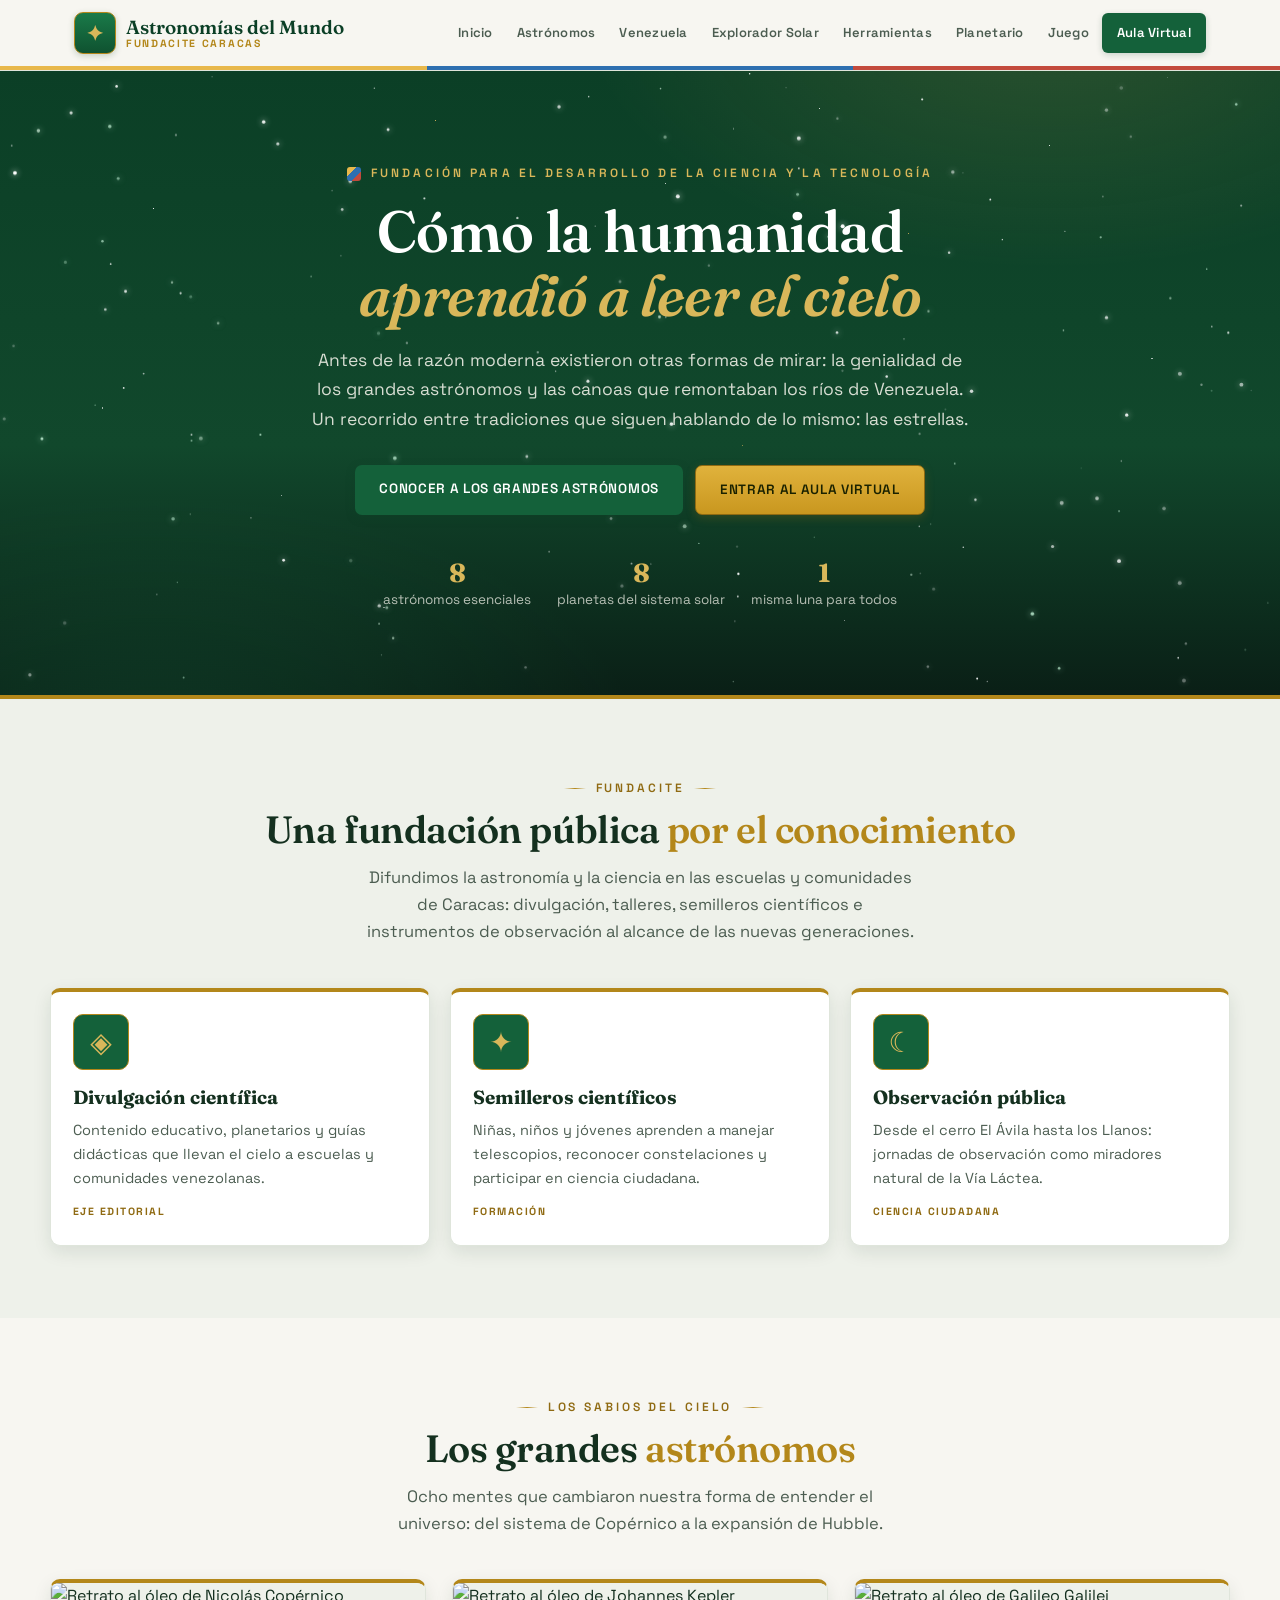
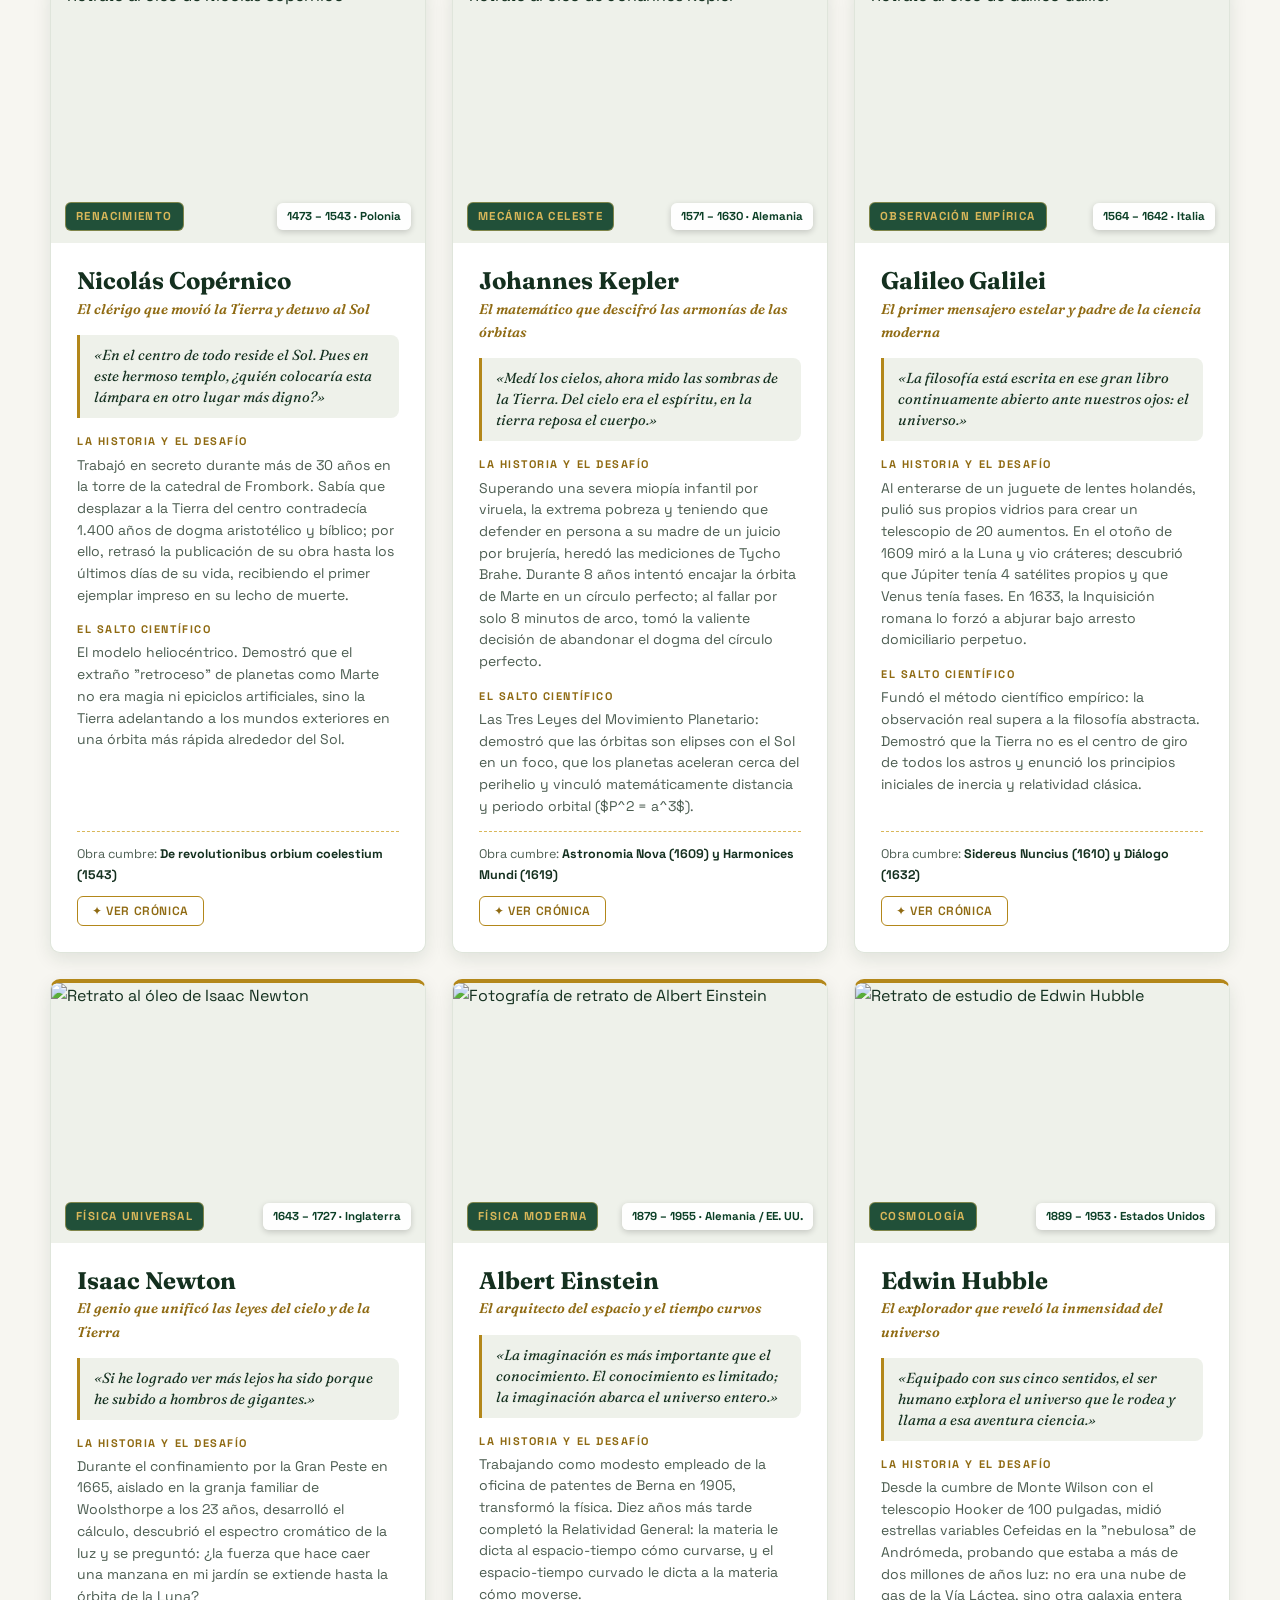
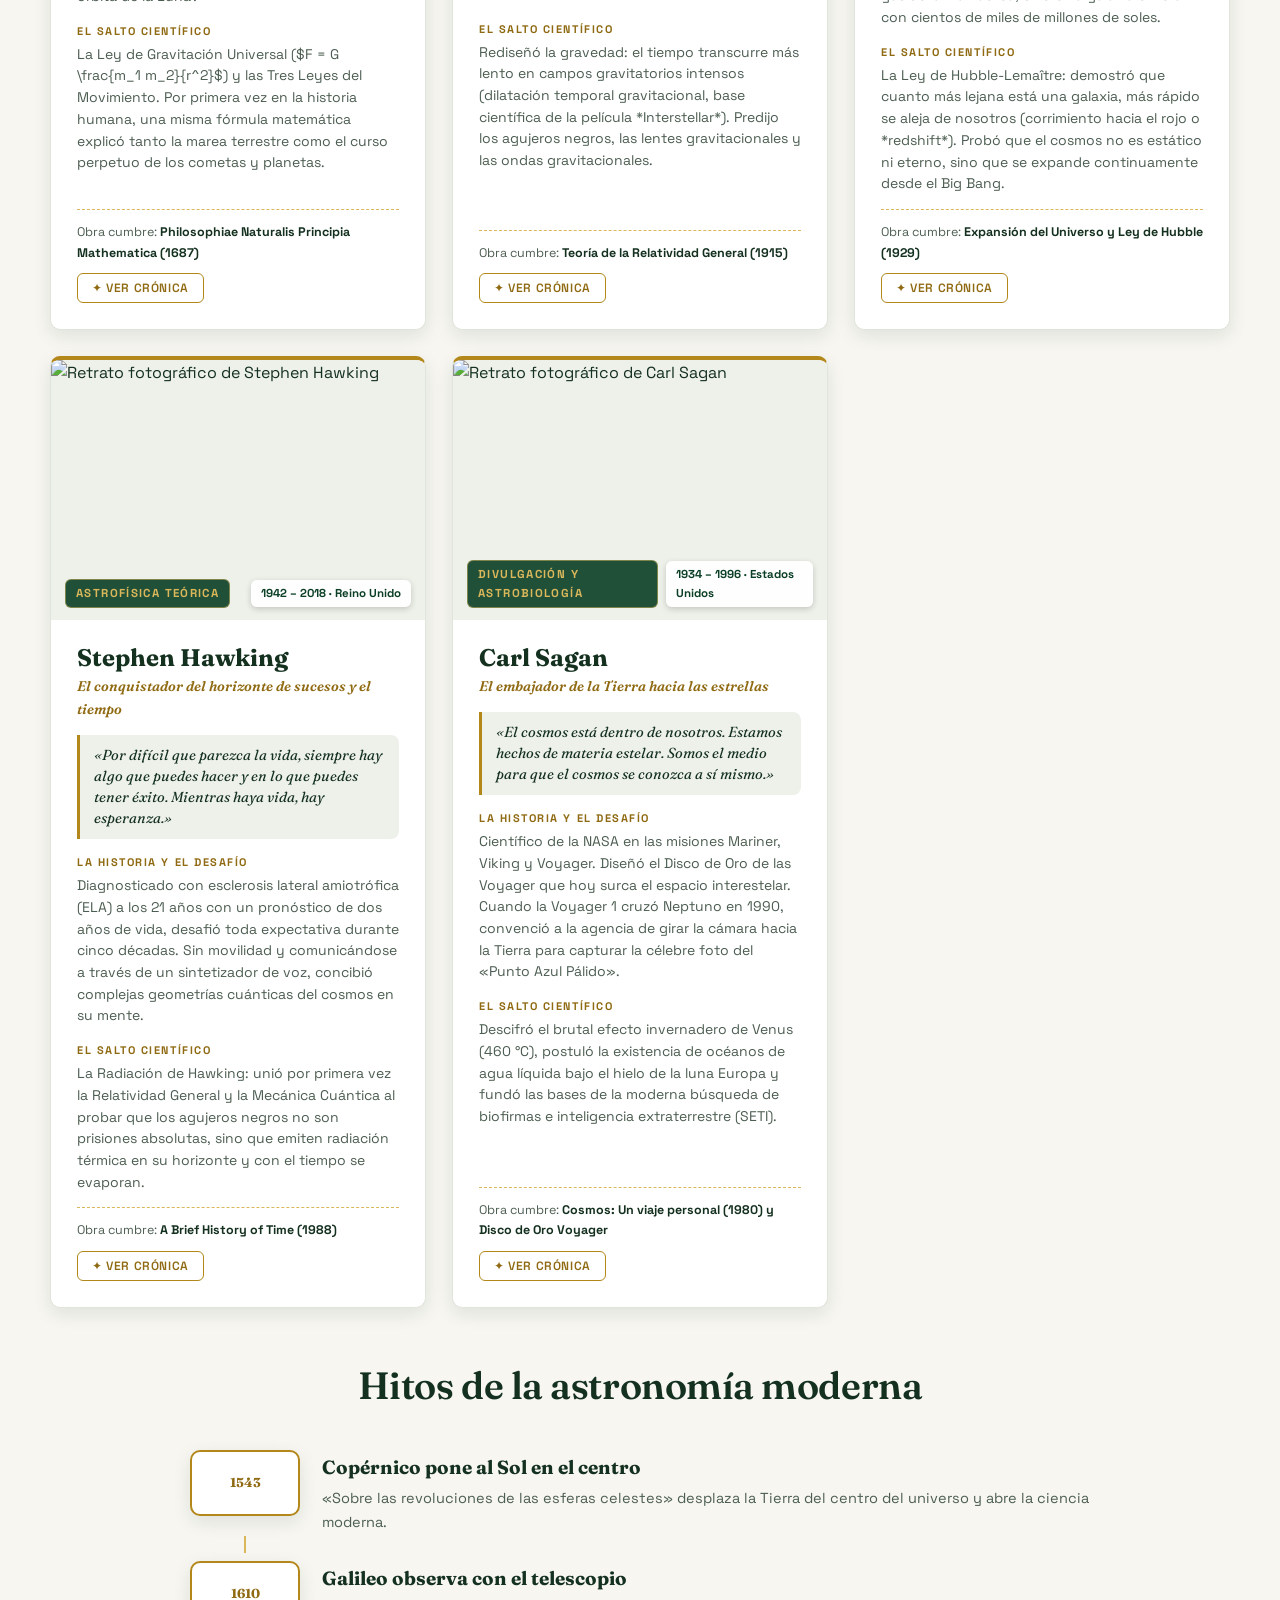
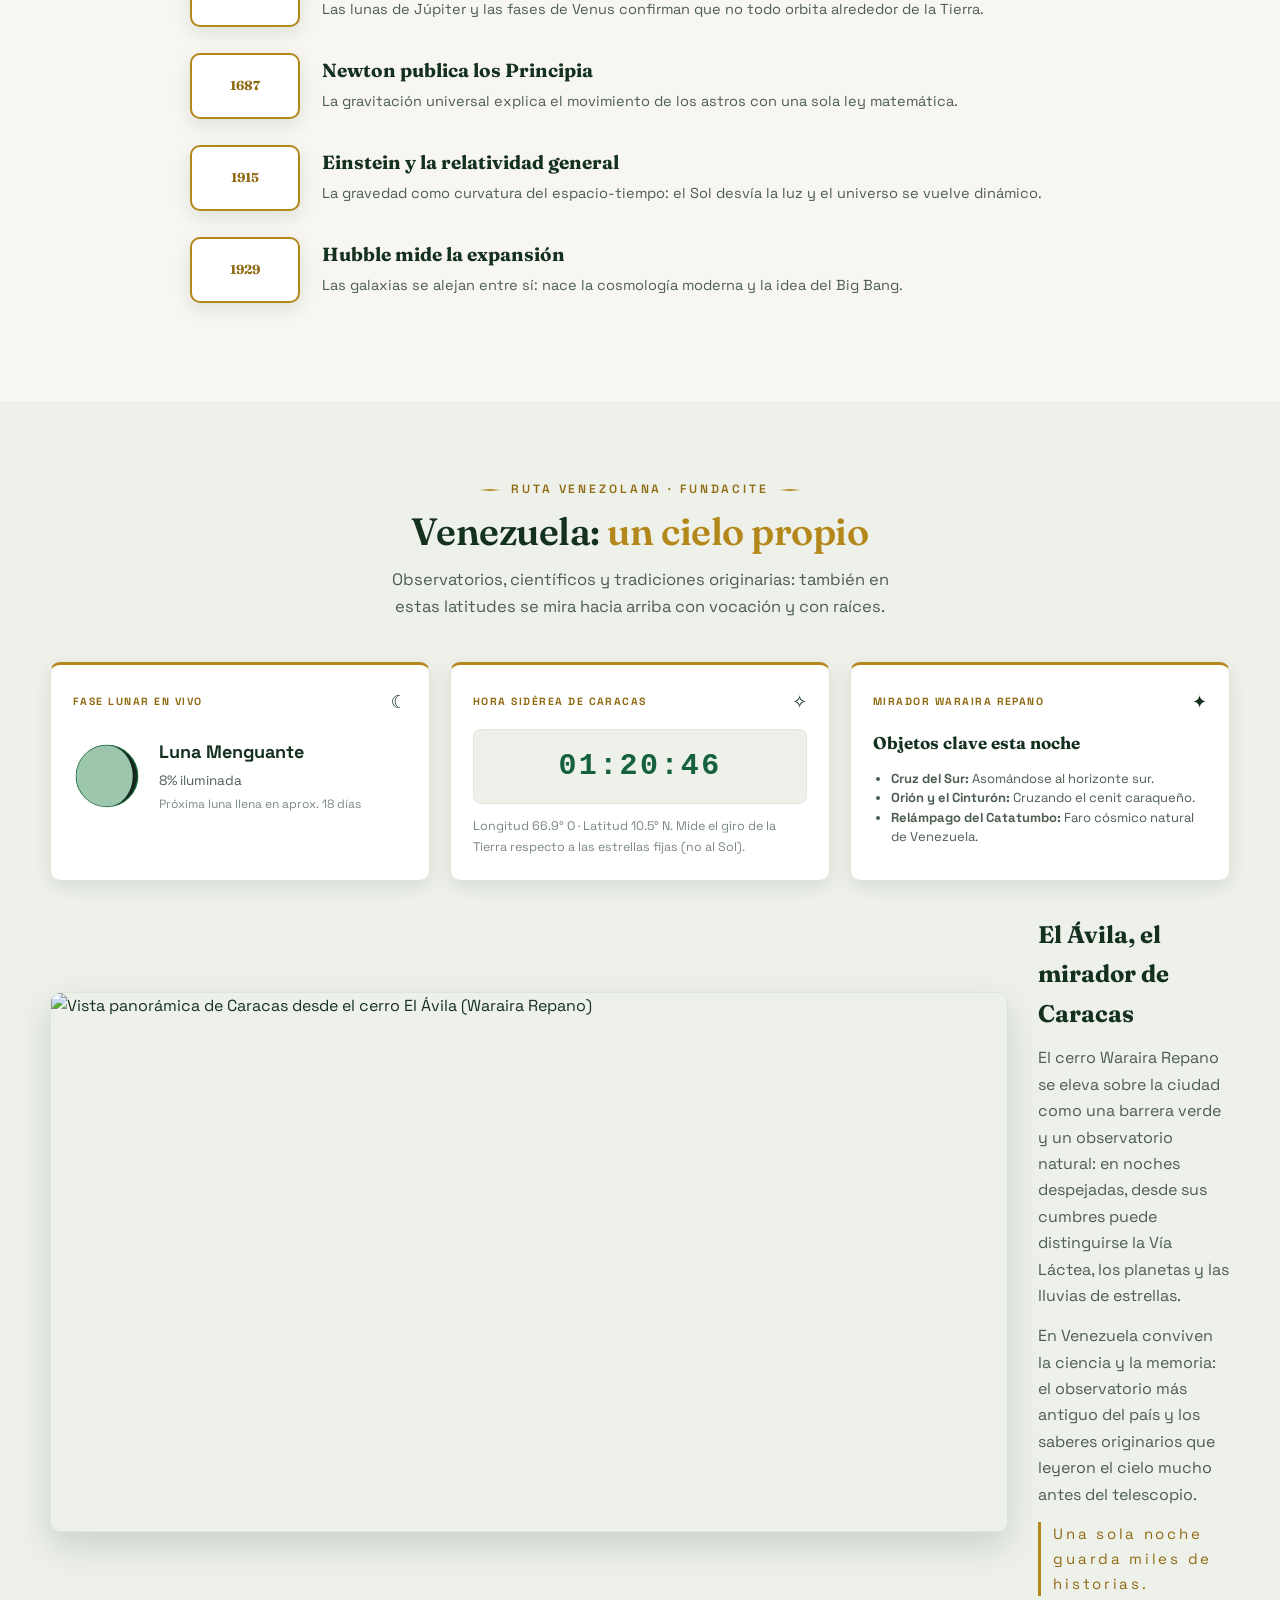
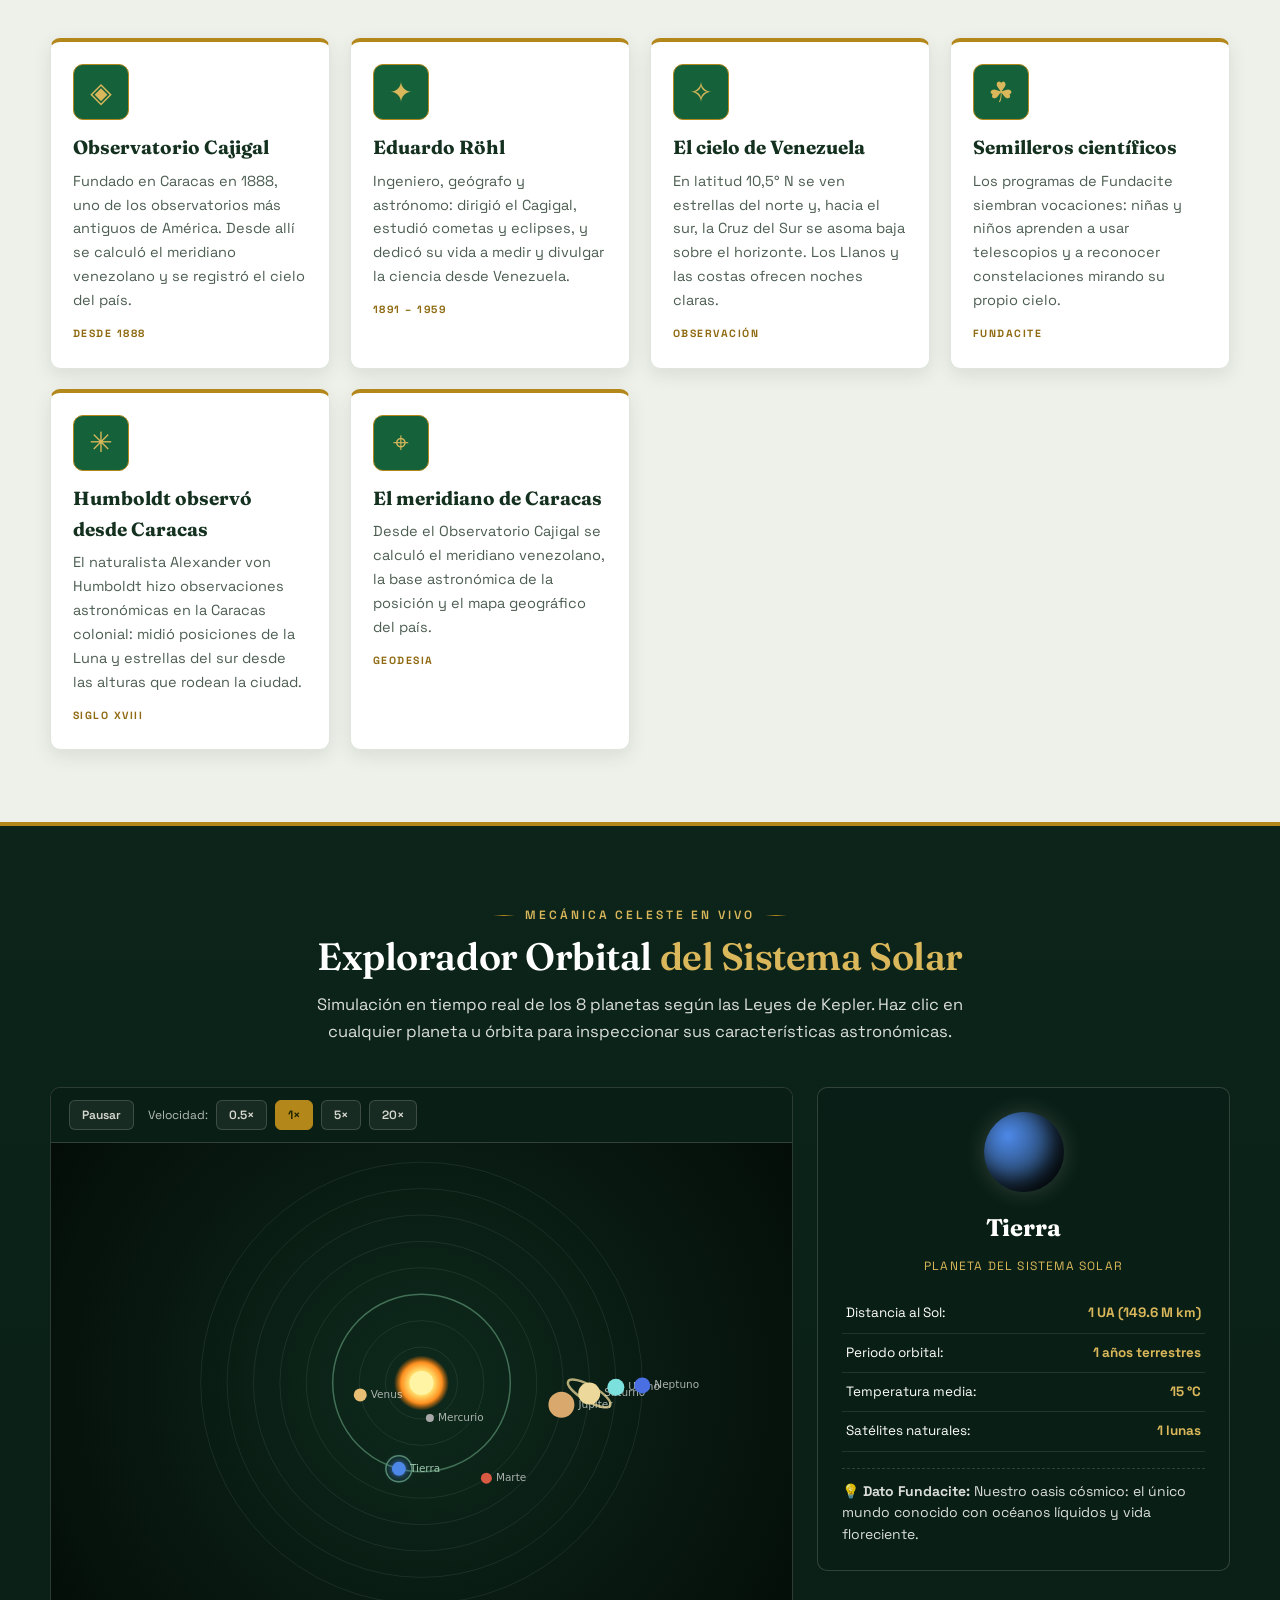
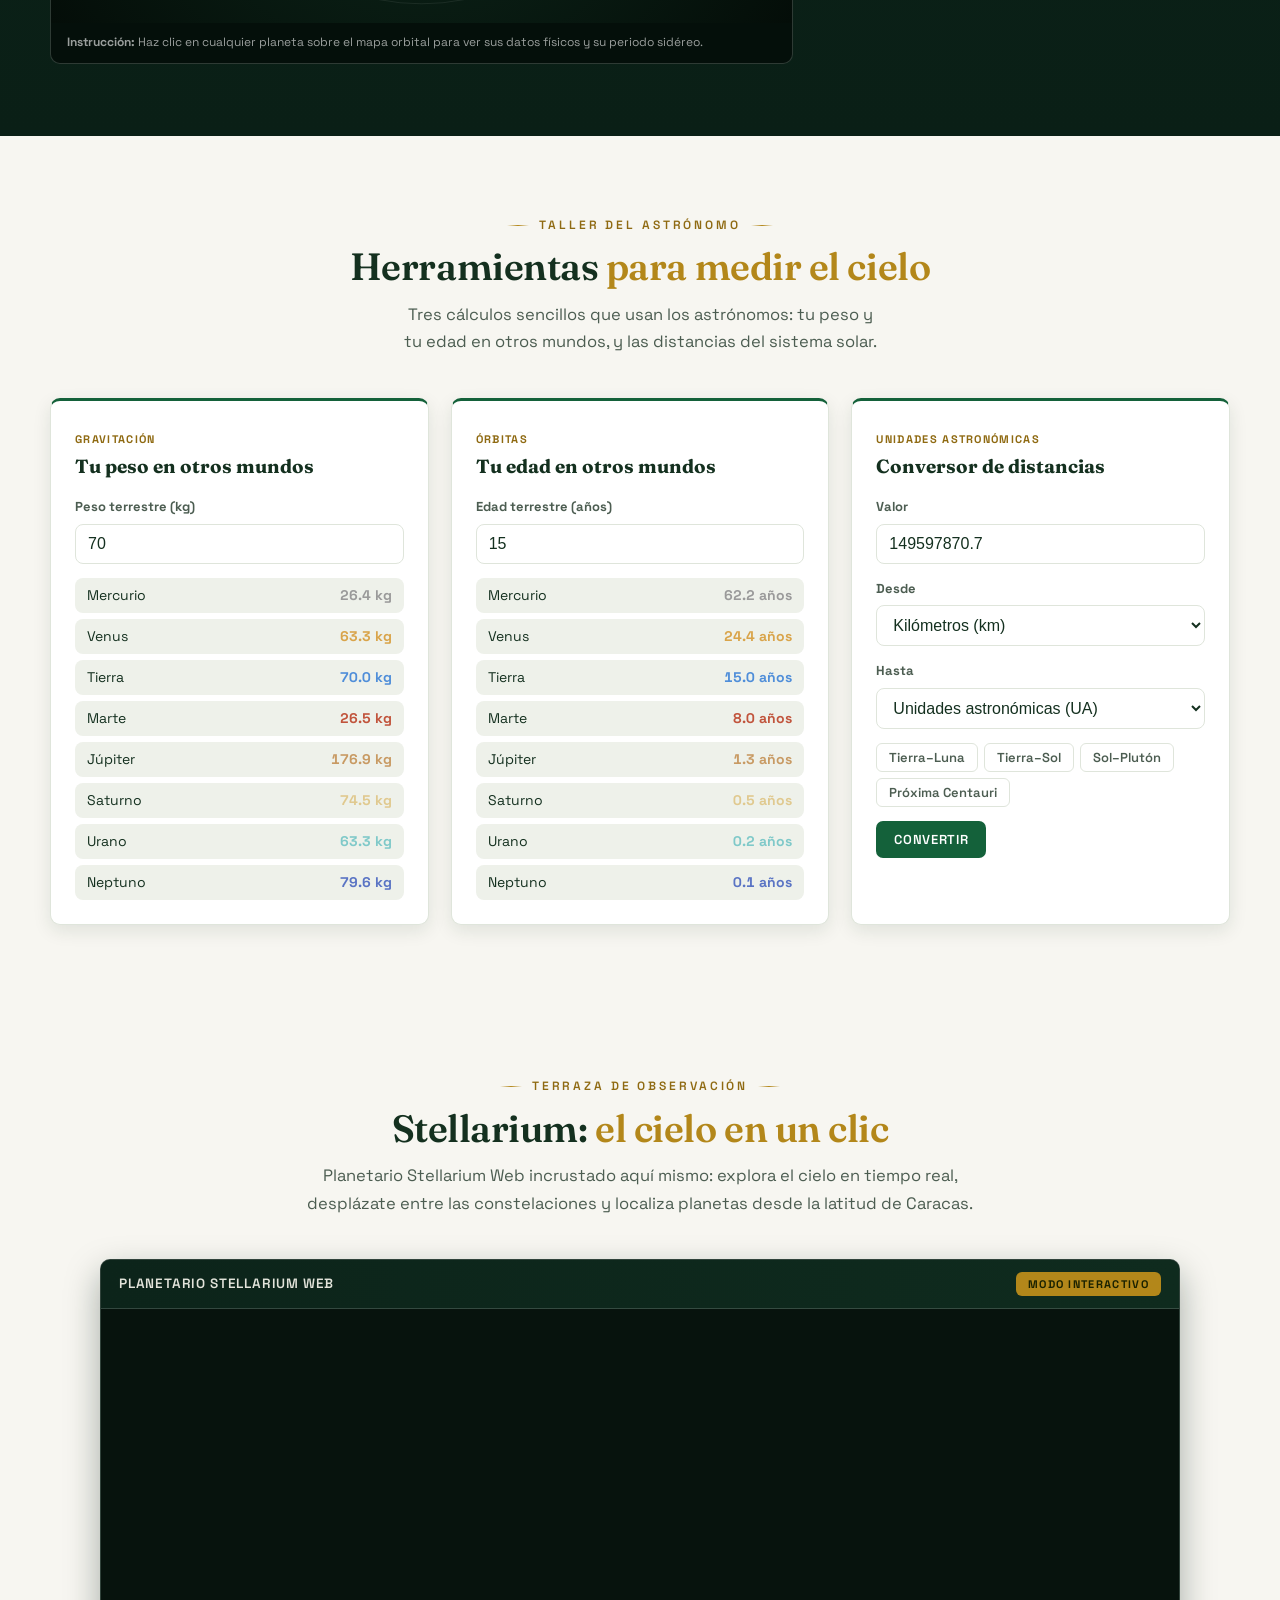
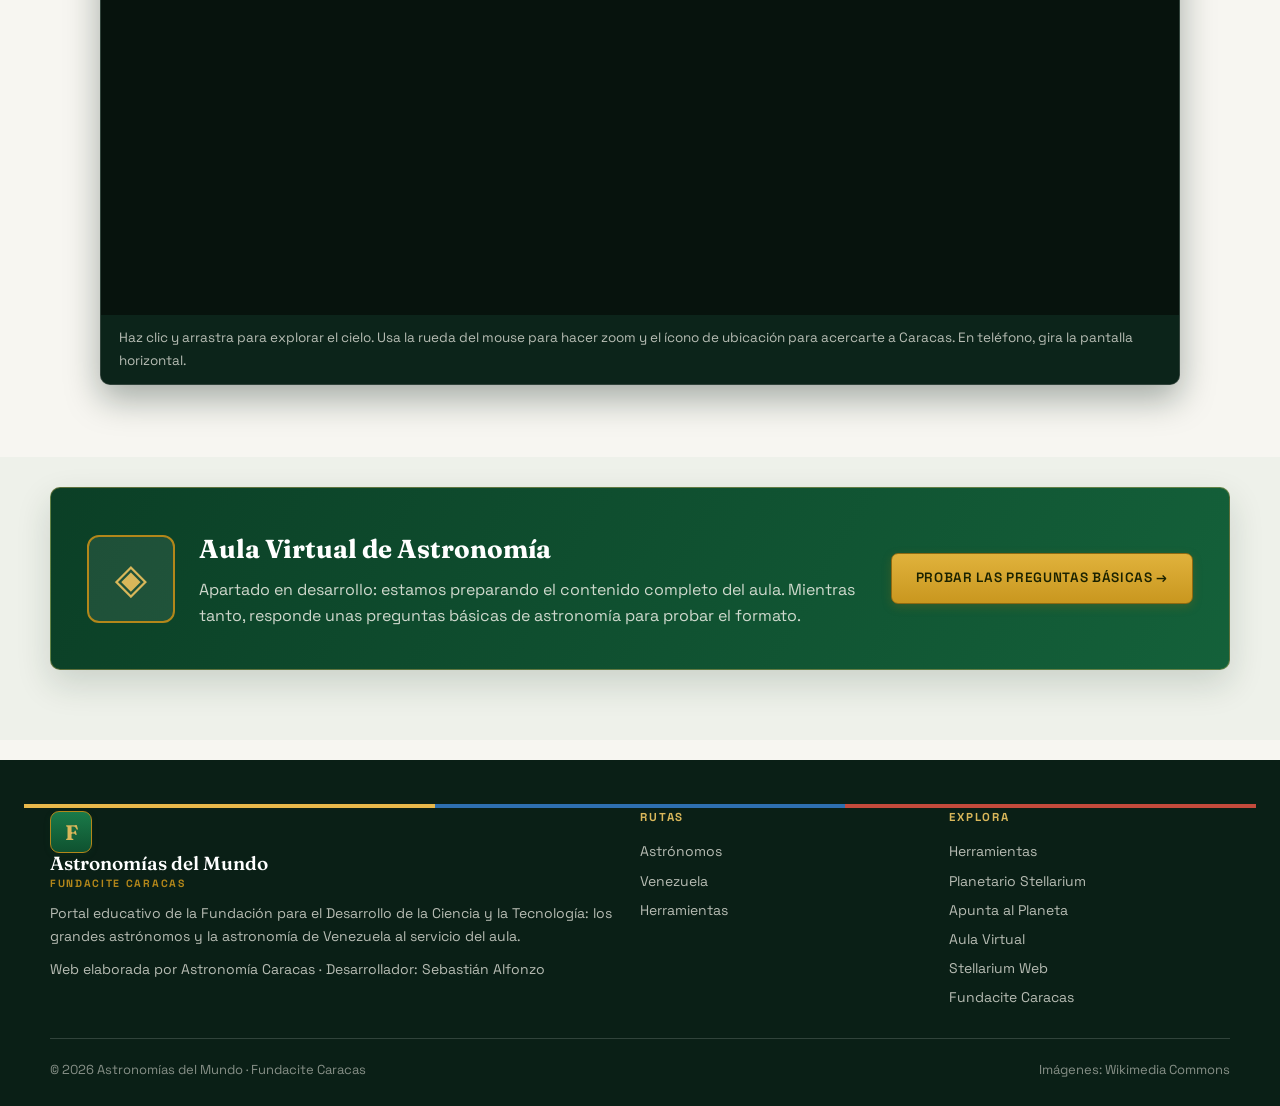
==== commit 83025341: "Reforma ministerial clara: paleta verde oficial y dorado, banda tricolor en mástil y pie, eliminados" ====
--- a/index.html
+++ b/index.html
@@ -8,7 +8,7 @@
     <link rel="preconnect" href="https://fonts.googleapis.com">
     <link rel="preconnect" href="https://fonts.gstatic.com" crossorigin>
     <link href="https://fonts.googleapis.com/css2?family=Fraunces:ital,wght@0,500;0,600;0,700;1,500;1,600&family=Space+Grotesk:wght@400;500;600;700&family=IBM+Plex+Mono:wght@500&display=swap" rel="stylesheet">
-    <meta name="theme-color" content="#091109">
+    <meta name="theme-color" content="#f6f4ee">
     <link rel="stylesheet" href="css/style.css">
 </head>
 <body>
@@ -31,10 +31,6 @@
                 <a href="juego.html">Juego</a>
                 <a class="nav-cta" href="aula.html">Aula Virtual</a>
             </nav>
-            <div class="header-actions">
-                <button class="action-pill-btn theme-toggle-btn" type="button" aria-label="Cambiar tema"><span>Bosque</span></button>
-                <button class="action-pill-btn audio-toggle-btn" type="button" aria-label="Música espacial"><span>Música Cósmica: OFF</span></button>
-            </div>
             <button class="menu-toggle" type="button" aria-label="Abrir menú">☰</button>
         </div>
     </header>
@@ -666,23 +662,6 @@
         </div>
     </footer>
 
-    <!-- ============ REPRODUCTOR FLOTANTE INTERESTELAR (HANS ZIMMER) ============ -->
-    <div class="interstellar-player-dock" id="interstellar-dock">
-        <button class="interstellar-play-btn" id="interstellar-play-btn" type="button" aria-label="Reproducir tema Interestelar">▶</button>
-        <div class="interstellar-info">
-            <span class="interstellar-title">
-                    ♫ Tema Interestelar
-                <span class="audio-equalizer-bars" aria-hidden="true">
-                    <span class="eq-bar"></span>
-                    <span class="eq-bar"></span>
-                    <span class="eq-bar"></span>
-                    <span class="eq-bar"></span>
-                </span>
-            </span>
-            <span class="interstellar-sub">Hans Zimmer · Cornfield Chase & Órgano</span>
-        </div>
-    </div>
-
     <script src="js/main.js" defer></script>
 </body>
 </html>
--- a/css/style.css
+++ b/css/style.css
@@ -1,71 +1,41 @@
-/* ============================================
+/* ============================================================
    ASTRONOMÍAS DEL MUNDO · FUNDACITE CARACAS
-   Tema Bosque Nocturno Esmeralda (mate, oscuro).
-   ============================================ */
+   Identidad institucional ministerial (clara de gobierno).
+   Verde oficial · dorado · banda tricolor · sobrio y formal.
+   ============================================================ */
 
 :root {
-    --paper: #091109;
-    --paper-2: #0e1a12;
-    --card: #112019;
-    --ink: #e9f6ec;
-    --ink-soft: #a6c3b0;
-    --muted: #7b9888;
-    --line: #264238;
-    --gold: #5fbd86;
-    --gold-soft: #86dba6;
-    --red: #2aa76f;
-    --blue: #2db5a2;
-    --night: #040a07;
-    --night-2: #08130d;
-    --night-line: #1c3a2b;
+    --paper: #f7f6f1;
+    --paper-2: #eef1ea;
+    --card: #ffffff;
+    --ink: #14301f;
+    --ink-soft: #4c5d51;
+    --muted: #7b8a80;
+    --line: #dfe5db;
+    --green: #14613a;
+    --green-deep: #0b3f26;
+    --green-soft: #1a7a49;
+    --gold: #b3871a;
+    --gold-soft: #d9b75a;
+    --gold-deep: #8f6a12;
+    --red: #c23b2e;
+    --blue: #2e6fb0;
+    --night: #0a1f16;
+    --night-2: #0f2b1e;
+    --night-3: #0c241a;
+    --night-line: rgba(255, 255, 255, 0.16);
     --white: #ffffff;
     --serif: "Fraunces", Georgia, "Times New Roman", serif;
     --sans: "Space Grotesk", system-ui, -apple-system, "Segoe UI", Roboto, Arial, sans-serif;
     --mono: "IBM Plex Mono", ui-monospace, SFMono-Regular, Consolas, monospace;
     --max: 1180px;
-    --radius: 16px;
-    --shadow: 0 10px 28px rgba(0, 0, 0, 0.5);
-    --header-bg: rgba(9, 17, 9, 0.9);
-}
-
-[data-theme="dark"] {
-    /* Variante más profunda y desaturada de la noche esmeralda */
-    --paper: #070d0a;
-    --paper-2: #0c1510;
-    --card: #101a14;
-    --ink: #dcefe1;
-    --ink-soft: #99b9a5;
-    --muted: #6f8d7c;
-    --line: #223832;
-    --gold: #55ae7c;
-    --gold-soft: #74cd97;
-    --red: #289a68;
-    --blue: #2aa795;
-    --night: #030806;
-    --night-2: #070f0b;
-    --night-line: #193228;
-    --shadow: 0 10px 28px rgba(0, 0, 0, 0.6);
-    --header-bg: rgba(7, 13, 10, 0.92);
-}
-
-[data-theme="aurora"] {
-    /* Modo Aurora Boreal: visión verde del observatorio, más luminosa */
-    --paper: #0b1512;
-    --paper-2: #112019;
-    --card: #15261d;
-    --ink: #b5e3c4;
-    --ink-soft: #6ca284;
-    --muted: #528169;
-    --line: #2a4a3b;
-    --gold: #71c894;
-    --gold-soft: #94e5b2;
-    --red: #46b97e;
-    --blue: #45c4b0;
-    --night: #050b08;
-    --night-2: #091510;
-    --night-line: #224033;
-    --shadow: 0 10px 28px rgba(0, 0, 0, 0.55);
-    --header-bg: rgba(11, 21, 18, 0.93);
+    --radius: 10px;
+    --shadow: 0 6px 18px rgba(20, 48, 31, 0.10);
+    --shadow-lg: 0 14px 34px rgba(20, 48, 31, 0.16);
+    --tricolor: linear-gradient(90deg,
+        #e8b84b 0%, #e8b84b 33.333%,
+        #2e6fb0 33.334%, #2e6fb0 66.666%,
+        #c34a3c 66.667%, #c34a3c 100%);
 }
 
 * { margin: 0; padding: 0; box-sizing: border-box; }
@@ -82,8 +52,14 @@
 }
 
 img { max-width: 100%; display: block; }
-
 a { color: inherit; }
+
+::selection { background: rgba(184, 135, 26, 0.22); color: var(--green-deep); }
+
+::-webkit-scrollbar { width: 11px; height: 11px; }
+::-webkit-scrollbar-track { background: #e8ebE2; }
+::-webkit-scrollbar-thumb { background: #b9c4ba; border-radius: 8px; border: 2px solid #e8ebe2; }
+::-webkit-scrollbar-thumb:hover { background: #9fae9f; }
 
 :focus-visible {
     outline: 3px solid var(--gold);
@@ -91,37 +67,41 @@
     border-radius: 4px;
 }
 
-.section, .unidades, #inicio { scroll-margin-top: 74px; }
-
-.ficha.has-img { padding: 0; overflow: hidden; }
-
-.ficha.has-img > img { width: 100%; height: 180px; object-fit: cover; background: var(--paper-2); }
-
-.ficha.has-img .ficha-body { padding: 20px 22px 22px; }
+.container { max-width: var(--max); margin: 0 auto; }
+
+.section, .unidades, #inicio { scroll-margin-top: 78px; }
 
 .skip-link {
     position: absolute;
     left: -9999px;
     top: 0;
-    background: var(--gold);
-    color: var(--night);
+    background: var(--green);
+    color: #fff;
     padding: 10px 16px;
     z-index: 100;
-}
-
+    border-radius: 0 0 8px 0;
+}
 .skip-link:focus { left: 8px; top: 8px; }
 
-/* ---------- Encabezado ---------- */
+/* ============================================================
+   MÁSTIL INSTITUCIONAL
+   ============================================================ */
 
 .site-header {
     position: sticky;
     top: 0;
     z-index: 50;
-    background: var(--header-bg);
-    -webkit-backdrop-filter: blur(8px);
-    backdrop-filter: blur(8px);
+    background: rgba(247, 246, 241, 0.97);
+    -webkit-backdrop-filter: blur(10px);
+    backdrop-filter: blur(10px);
     border-bottom: 1px solid var(--line);
-    transition: background 0.3s ease, border-color 0.3s ease;
+}
+
+.site-header::after {
+    content: "";
+    display: block;
+    height: 4px;
+    background: var(--tricolor);
 }
 
 .header-inner {
@@ -142,82 +122,123 @@
 }
 
 .brand-mark {
-    width: 40px;
-    height: 40px;
-    border: 2px solid var(--gold);
-    border-radius: 50%;
+    width: 42px;
+    height: 42px;
+    border-radius: 9px;
+    background: linear-gradient(180deg, #1a7a49, #0f5230);
+    border: 1px solid var(--gold);
     display: grid;
     place-items: center;
-    color: var(--gold);
-    font-size: 18px;
-    background: var(--card);
+    color: var(--gold-soft);
+    font-size: 21px;
+    font-family: var(--serif);
+    font-weight: 700;
+    line-height: 1;
+    box-shadow: 0 2px 6px rgba(15, 67, 38, 0.22);
 }
 
 .brand-name {
     font-family: var(--serif);
     font-size: 19px;
-    font-weight: 700;
-    color: var(--ink);
+    font-weight: 600;
+    color: var(--green-deep);
     line-height: 1.1;
 }
 
 .brand-sub {
     display: block;
     font-family: var(--sans);
-    font-size: 11px;
-    letter-spacing: 0.18em;
+    font-size: 10.5px;
+    letter-spacing: 0.16em;
     text-transform: uppercase;
     color: var(--gold);
     font-weight: 700;
 }
 
-.main-nav { display: flex; align-items: center; gap: 4px; flex-wrap: wrap; }
+.main-nav { display: flex; align-items: center; gap: 2px; flex-wrap: wrap; }
 
 .main-nav a {
+    position: relative;
     text-decoration: none;
     color: var(--ink-soft);
-    font-size: 14px;
-    font-weight: 600;
-    padding: 8px 12px;
-    border-radius: 999px;
-}
-
-.main-nav a:hover { color: var(--ink); background: var(--paper-2); }
+    font-size: 13px;
+    font-weight: 600;
+    padding: 8px 11px;
+    border-radius: 6px;
+    letter-spacing: 0.02em;
+}
+
+.main-nav a:hover { color: var(--green); background: rgba(20, 97, 58, 0.08); }
+
+.main-nav a::after {
+    content: "";
+    position: absolute;
+    left: 11px;
+    right: 11px;
+    bottom: 2px;
+    height: 2px;
+    background: var(--gold);
+    border-radius: 2px;
+    transform: scaleX(0);
+    transform-origin: left;
+    transition: transform 0.2s ease;
+}
+.main-nav a:hover::after { transform: scaleX(1); }
 
 .main-nav .nav-cta {
-    background: var(--red);
+    background: var(--green);
     color: #fff;
-    border-radius: 999px;
-    padding: 9px 16px;
-}
-
-.main-nav .nav-cta:hover { background: #346a49; }
-
-/* Menú compacto (móvil) */
+    border-radius: 6px;
+    padding: 9px 15px;
+    box-shadow: 0 2px 6px rgba(15, 67, 38, 0.2);
+}
+.main-nav .nav-cta::after { display: none; }
+.main-nav .nav-cta:hover { background: var(--green-soft); color: #fff; }
+
 .menu-toggle {
     display: none;
     background: var(--card);
     border: 1px solid var(--line);
-    border-radius: 10px;
+    border-radius: 8px;
     font-size: 20px;
     padding: 6px 10px;
     cursor: pointer;
     color: var(--ink);
 }
 
-/* ---------- Hero ---------- */
+.header-actions { display: flex; align-items: center; gap: 8px; margin-left: auto; }
+
+.action-pill-btn {
+    display: inline-flex;
+    align-items: center;
+    gap: 6px;
+    background: var(--card);
+    border: 1px solid var(--line);
+    color: var(--ink);
+    padding: 7px 12px;
+    border-radius: 6px;
+    font-size: 12.5px;
+    font-weight: 600;
+    cursor: pointer;
+    font-family: var(--sans);
+    transition: border-color 0.2s ease, color 0.2s ease;
+}
+.action-pill-btn:hover { border-color: var(--gold); color: var(--gold-deep); }
+
+/* ============================================================
+   HERO INSTITUCIONAL (banda oficial verde)
+   ============================================================ */
 
 .hero {
     position: relative;
     overflow: hidden;
     background:
-        radial-gradient(620px 340px at 16% 14%, rgba(47, 180, 120, 0.26), transparent 70%),
-        radial-gradient(720px 380px at 84% 8%, rgba(45, 181, 162, 0.20), transparent 70%),
-        radial-gradient(520px 300px at 55% 42%, rgba(134, 219, 166, 0.08), transparent 70%),
-        linear-gradient(180deg, #030806 0%, #07110c 55%, #08130d 100%);
+        radial-gradient(720px 400px at 82% -10%, rgba(217, 183, 90, 0.16), transparent 65%),
+        radial-gradient(760px 420px at 12% 112%, rgba(26, 122, 73, 0.28), transparent 65%),
+        linear-gradient(180deg, var(--green-deep) 0%, #11482c 60%, var(--night) 100%);
     color: #fff;
-    padding: 96px 24px 92px;
-    border-bottom: 1px solid rgba(122, 190, 148, 0.16);
+    padding: 92px 24px 84px;
+    border-bottom: 4px solid var(--gold);
 }
 
 .hero::before {
@@ -225,184 +246,199 @@
     position: absolute;
     inset: 0;
     background-image:
-        radial-gradient(1.4px 1.4px at 12% 22%, rgba(255,255,255,0.85) 50%, transparent 51%),
-        radial-gradient(1.2px 1.2px at 34% 8%, rgba(122,190,148,0.9) 50%, transparent 51%),
-        radial-gradient(1.4px 1.4px at 52% 18%, rgba(255,255,255,0.7) 50%, transparent 51%),
-        radial-gradient(1.1px 1.1px at 64% 6%, rgba(255,255,255,0.8) 50%, transparent 51%),
-        radial-gradient(1.5px 1.5px at 71% 24%, rgba(255,255,255,0.75) 50%, transparent 51%),
-        radial-gradient(1.2px 1.2px at 82% 12%, rgba(122,190,148,0.85) 50%, transparent 51%),
-        radial-gradient(1.3px 1.3px at 8% 52%, rgba(255,255,255,0.6) 50%, transparent 51%),
-        radial-gradient(1.1px 1.1px at 22% 66%, rgba(255,255,255,0.5) 50%, transparent 51%),
-        radial-gradient(1.4px 1.4px at 44% 44%, rgba(255,255,255,0.55) 50%, transparent 51%),
-        radial-gradient(1.2px 1.2px at 58% 58%, rgba(122,190,148,0.6) 50%, transparent 51%),
-        radial-gradient(1.3px 1.3px at 76% 68%, rgba(255,255,255,0.5) 50%, transparent 51%),
-        radial-gradient(1.5px 1.5px at 90% 44%, rgba(255,255,255,0.6) 50%, transparent 51%),
-        radial-gradient(1.2px 1.2px at 30% 84%, rgba(255,255,255,0.45) 50%, transparent 51%),
-        radial-gradient(1.3px 1.3px at 66% 88%, rgba(255,255,255,0.4) 50%, transparent 51%),
-        radial-gradient(1.1px 1.1px at 86% 84%, rgba(255,255,255,0.45) 50%, transparent 51%);
-}
+        radial-gradient(1.3px 1.3px at 12% 22%, rgba(255,255,255,0.9) 50%, transparent 51%),
+        radial-gradient(1.1px 1.1px at 34% 8%, rgba(217,183,90,0.9) 50%, transparent 51%),
+        radial-gradient(1.4px 1.4px at 52% 18%, rgba(255,255,255,0.75) 50%, transparent 51%),
+        radial-gradient(1px 1px at 64% 6%, rgba(255,255,255,0.8) 50%, transparent 51%),
+        radial-gradient(1.4px 1.4px at 71% 26%, rgba(217,183,90,0.8) 50%, transparent 51%),
+        radial-gradient(1.1px 1.1px at 82% 12%, rgba(255,255,255,0.85) 50%, transparent 51%),
+        radial-gradient(1.2px 1.2px at 8% 54%, rgba(255,255,255,0.6) 50%, transparent 51%),
+        radial-gradient(1px 1px at 22% 68%, rgba(255,255,255,0.55) 50%, transparent 51%),
+        radial-gradient(1.3px 1.3px at 44% 46%, rgba(255,255,255,0.6) 50%, transparent 51%),
+        radial-gradient(1.1px 1.1px at 58% 60%, rgba(217,183,90,0.6) 50%, transparent 51%),
+        radial-gradient(1.4px 1.4px at 90% 46%, rgba(255,255,255,0.65) 50%, transparent 51%),
+        radial-gradient(1.2px 1.2px at 30% 86%, rgba(255,255,255,0.5) 50%, transparent 51%),
+        radial-gradient(1.2px 1.2px at 66% 88%, rgba(255,255,255,0.45) 50%, transparent 51%);
+}
+
+.hero-canvas { position: absolute; inset: 0; width: 100%; height: 100%; z-index: 1; pointer-events: auto; }
 
 .hero-inner {
     position: relative;
-    max-width: 820px;
+    z-index: 2;
+    max-width: 840px;
     margin: 0 auto;
     text-align: center;
-}
-
-.hero-emblems {
-    display: flex;
-    justify-content: center;
-    gap: 18px;
-    margin-bottom: 26px;
-}
-
-.emblem {
-    width: 54px;
-    height: 54px;
-    border-radius: 50%;
-    border: 2px solid rgba(122, 190, 148, 0.7);
-    display: grid;
-    place-items: center;
-    font-size: 24px;
-    background: rgba(255, 255, 255, 0.06);
+    pointer-events: none;
+}
+
+.hero-inner a, .hero-inner button, .hero-inner span { pointer-events: auto; }
+
+.hero-eyebrow {
+    display: inline-flex;
+    align-items: center;
+    gap: 10px;
+    font-family: var(--sans);
+    font-weight: 600;
+    font-size: 12px;
+    letter-spacing: 0.26em;
+    text-transform: uppercase;
     color: var(--gold-soft);
-}
-
-.hero-eyebrow {
-    display: inline-block;
-    font-size: 12px;
-    letter-spacing: 0.28em;
-    text-transform: uppercase;
-    color: var(--gold-soft);
-    font-weight: 700;
-    margin-bottom: 14px;
+    margin-bottom: 16px;
+}
+
+.hero-eyebrow::before {
+    content: "";
+    width: 14px;
+    height: 14px;
+    border-radius: 3px;
+    background: linear-gradient(135deg, #e8b84b 0 33.33%, #2e6fb0 33.34% 66.66%, #c34a3c 66.67%);
 }
 
 .hero h1 {
     font-family: var(--serif);
-    font-size: clamp(34px, 5.6vw, 58px);
-    line-height: 1.08;
-    font-weight: 700;
+    font-weight: 600;
+    font-size: clamp(36px, 5vw, 58px);
+    line-height: 1.1;
+    letter-spacing: -0.01em;
     margin-bottom: 18px;
+    color: #fff;
     text-wrap: balance;
 }
 
-.hero h1 em { color: var(--gold-soft); font-style: normal; }
+.hero h1 em { color: var(--gold-soft); font-style: italic; }
 
 .hero p.lead {
-    font-size: 18px;
-    color: rgba(255, 255, 255, 0.82);
-    max-width: 640px;
+    font-size: 17.5px;
+    line-height: 1.7;
+    color: rgba(250, 248, 240, 0.85);
+    max-width: 720px;
     margin: 0 auto 30px;
     text-wrap: balance;
 }
 
-.hero-actions {
-    display: flex;
+.hero-actions { display: flex; flex-wrap: wrap; justify-content: center; gap: 12px; }
+
+.hero-stats {
+    display: flex;
+    justify-content: center;
+    gap: 8px 26px;
     flex-wrap: wrap;
-    justify-content: center;
-    gap: 12px;
-}
+    margin-top: 44px;
+    color: rgba(250, 248, 240, 0.72);
+    font-size: 13.5px;
+}
+
+.hero-stats b {
+    display: block;
+    font-family: var(--serif);
+    font-size: 26px;
+    color: var(--gold-soft);
+    line-height: 1.15;
+}
+
+/* ============================================================
+   BOTONES OFICIALES
+   ============================================================ */
 
 .btn {
     display: inline-block;
     text-decoration: none;
-    font-weight: 700;
-    font-size: 15px;
+    font-family: var(--sans);
+    font-weight: 600;
+    font-size: 13.5px;
+    letter-spacing: 0.05em;
+    text-transform: uppercase;
     padding: 13px 24px;
-    border-radius: 999px;
+    border-radius: 7px;
     border: 0;
     cursor: pointer;
-    transition: transform 0.15s ease, box-shadow 0.15s ease;
-}
-
-.btn:hover { transform: translateY(-2px); }
-
-.btn-primary { background: var(--red); color: #fff; }
-.btn-primary:hover { box-shadow: 0 8px 18px rgba(42, 167, 111, 0.4); }
-
-.btn-gold { background: var(--gold-soft); color: var(--night); }
-.btn-gold:hover { box-shadow: 0 8px 18px rgba(122, 190, 148, 0.4); }
+    transition: transform 0.15s ease, background 0.15s ease, box-shadow 0.15s ease;
+}
+.btn:hover { transform: translateY(-1px); }
+
+.btn-primary { background: var(--green); color: #fff; box-shadow: 0 3px 10px rgba(15, 67, 38, 0.28); }
+.btn-primary:hover { background: var(--green-soft); box-shadow: 0 6px 16px rgba(15, 67, 38, 0.34); }
+
+.btn-gold {
+    background: linear-gradient(180deg, #e0b23c, #c9971f);
+    color: #1a2200;
+    border: 1px solid var(--gold-deep);
+    box-shadow: 0 3px 10px rgba(143, 106, 18, 0.28);
+}
+.btn-gold:hover { background: linear-gradient(180deg, #ecc14f, #d6a62c); box-shadow: 0 6px 16px rgba(143, 106, 18, 0.34); }
 
 .btn-ghost {
     background: transparent;
+    border: 1.5px solid rgba(255, 255, 255, 0.5);
     color: #fff;
-    border: 1.5px solid rgba(255, 255, 255, 0.45);
-}
-
-.hero-stats {
-    display: flex;
-    justify-content: center;
-    gap: 10px 30px;
-    flex-wrap: wrap;
-    margin-top: 46px;
-    color: rgba(255, 255, 255, 0.75);
-    font-size: 14px;
-}
-
-.hero-stats b {
-    display: block;
-    font-family: var(--serif);
-    font-size: 22px;
-    color: #fff;
-}
-
-/* ---------- Secciones ---------- */
+}
+.btn-ghost:hover { border-color: #fff; background: rgba(255, 255, 255, 0.08); }
+
+/* ============================================================
+   SECCIONES
+   ============================================================ */
 
 .section { padding: 72px 24px; }
-
 .section-alt { background: var(--paper-2); }
 
 .section-head {
-    max-width: 760px;
-    margin: 0 auto 40px;
+    max-width: 780px;
+    margin: 0 auto 42px;
     text-align: center;
 }
 
 .section-eyebrow {
-    display: inline-block;
+    display: inline-flex;
+    align-items: center;
+    gap: 10px;
+    font-family: var(--sans);
     font-size: 12px;
+    font-weight: 600;
     letter-spacing: 0.24em;
     text-transform: uppercase;
-    color: var(--gold);
-    font-weight: 700;
+    color: var(--gold-deep);
     margin-bottom: 10px;
 }
 
-.section-eyebrow::before { content: "✦ "; }
-.section-eyebrow::after { content: " ✦"; }
+.section-eyebrow::before,
+.section-eyebrow::after {
+    content: "";
+    width: 22px;
+    height: 1.5px;
+    background: linear-gradient(90deg, transparent, var(--gold), transparent);
+}
 
 .section-head h2 {
     font-family: var(--serif);
-    font-size: clamp(26px, 4vw, 38px);
+    font-weight: 600;
+    font-size: clamp(27px, 4vw, 38px);
+    letter-spacing: -0.012em;
+    line-height: 1.15;
     margin-bottom: 12px;
     color: var(--ink);
     text-wrap: balance;
 }
 
-.section-head h2 .accent { color: var(--red); }
+.section-head h2 .accent { color: var(--gold); }
 
 .section-head p {
     color: var(--ink-soft);
-    font-size: 17px;
+    font-size: 16.5px;
     text-wrap: balance;
 }
 
-.container { max-width: var(--max); margin: 0 auto; }
-
-/* ---------- Tarjetas ---------- */
-
-.cards {
-    display: grid;
-    grid-template-columns: repeat(auto-fit, minmax(255px, 1fr));
-    gap: 20px;
-}
-
+/* ============================================================
+   TARJETAS / FICHAS
+   ============================================================ */
+
+.cards { display: grid; grid-template-columns: repeat(auto-fit, minmax(255px, 1fr)); gap: 20px; }
 .cards-4 { grid-template-columns: repeat(auto-fit, minmax(240px, 1fr)); }
 
 .card {
     background: var(--card);
     border: 1px solid var(--line);
+    border-top: 3px solid var(--gold);
     border-radius: var(--radius);
     overflow: hidden;
     box-shadow: var(--shadow);
@@ -410,40 +446,25 @@
     flex-direction: column;
 }
 
-.card img {
-    width: 100%;
-    height: 230px;
-    object-fit: cover;
-    object-position: 50% 18%;
-    background: var(--paper-2);
-}
-
+.card img { width: 100%; height: 230px; object-fit: cover; object-position: 50% 18%; background: var(--paper-2); }
 .card-body { padding: 18px 20px 20px; display: flex; flex-direction: column; gap: 8px; flex: 1; }
 
 .card-tag {
     align-self: flex-start;
-    font-size: 11px;
+    font-family: var(--sans);
+    font-size: 10.5px;
     font-weight: 700;
     letter-spacing: 0.12em;
     text-transform: uppercase;
-    color: var(--gold);
-    border: 1px solid var(--gold-soft);
-    border-radius: 999px;
+    color: var(--gold-deep);
+    background: rgba(184, 135, 26, 0.1);
+    border: 1px solid rgba(184, 135, 26, 0.35);
+    border-radius: 6px;
     padding: 3px 10px;
 }
 
-.card h3 {
-    font-family: var(--serif);
-    font-size: 20px;
-    color: var(--ink);
-}
-
-.card .sub {
-    font-size: 13px;
-    color: var(--muted);
-    font-weight: 600;
-}
-
+.card h3 { font-family: var(--serif); font-size: 20px; color: var(--ink); }
+.card .sub { font-size: 13px; color: var(--muted); font-weight: 600; }
 .card p { font-size: 14.5px; color: var(--ink-soft); }
 
 .card ul {
@@ -454,108 +475,100 @@
     margin-top: auto;
     padding-top: 8px;
 }
-
 .card ul li {
     font-size: 12px;
     background: var(--paper-2);
-    border-radius: 999px;
+    border-radius: 6px;
     padding: 4px 10px;
     color: var(--ink-soft);
     font-weight: 600;
 }
 
-/* ---------- Ruta Grecia / línea de hitos ---------- */
-
-.ruta {
-    max-width: 900px;
-    margin: 0 auto;
+.fichas { display: grid; grid-template-columns: repeat(auto-fit, minmax(280px, 1fr)); gap: 20px; }
+
+.ficha {
+    background: var(--card);
+    border: 1px solid var(--line);
+    border-top: 4px solid var(--gold);
+    border-radius: var(--radius);
+    padding: 22px;
+    box-shadow: var(--shadow);
+    transition: transform 0.18s ease, box-shadow 0.18s ease;
+}
+.ficha:hover { transform: translateY(-3px); box-shadow: var(--shadow-lg); }
+
+.ficha h3 { font-family: var(--serif); font-size: 19px; margin: 12px 0 6px; color: var(--ink); }
+
+.ficha .ico {
+    font-size: 28px;
+    width: 56px;
+    height: 56px;
+    border-radius: 10px;
     display: grid;
-    gap: 0;
-}
+    place-items: center;
+    background: var(--green);
+    border: 1px solid var(--gold);
+    color: var(--gold-soft);
+}
+
+.ficha p { font-size: 14.5px; color: var(--ink-soft); }
+
+.ficha .label {
+    display: inline-block;
+    font-size: 10.5px;
+    font-weight: 700;
+    letter-spacing: 0.14em;
+    margin-top: 12px;
+    color: var(--gold-deep);
+    text-transform: uppercase;
+}
+
+/* Línea de hitos */
+.ruta { max-width: 900px; margin: 0 auto; display: grid; gap: 0; }
 
 .hito {
     position: relative;
     display: grid;
-    grid-template-columns: 96px 1fr;
-    gap: 20px;
+    grid-template-columns: 110px 1fr;
+    gap: 22px;
     padding-bottom: 26px;
 }
 
 .hito:not(:last-child)::before {
     content: "";
     position: absolute;
-    left: 47px;
-    top: 84px;
+    left: 54px;
+    top: 86px;
     bottom: 8px;
     width: 2px;
     background: var(--gold-soft);
 }
 
 .hito-date {
-    width: 96px;
-    height: 64px;
-    border: 2px solid var(--gold-soft);
-    background: var(--card);
-    border-radius: 12px;
+    width: 110px;
+    height: 66px;
+    border: 2px solid var(--gold);
+    background: var(--card);
+    border-radius: 10px;
     display: grid;
     place-items: center;
     font-family: var(--serif);
     font-weight: 700;
-    color: var(--gold);
+    color: var(--gold-deep);
     text-align: center;
     font-size: 13px;
+    box-shadow: var(--shadow);
 }
 
 .hito-body { padding-top: 2px; }
-
-.hito-body h3 { font-family: var(--serif); font-size: 19px; margin-bottom: 4px; }
-
+.hito-body h3 { font-family: var(--serif); font-size: 19px; margin-bottom: 4px; color: var(--ink); }
 .hito-body p { color: var(--ink-soft); font-size: 14.5px; }
 
-/* ---------- Fichas (Astrónomos / Venezuela) ---------- */
-
-.fichas { display: grid; grid-template-columns: repeat(auto-fit, minmax(280px, 1fr)); gap: 20px; }
-
-.ficha {
-    background: var(--card);
-    border: 1px solid var(--line);
-    border-top: 4px solid var(--gold-soft);
-    border-radius: var(--radius);
-    padding: 22px;
-    box-shadow: var(--shadow);
-}
-
-.ficha h3 { font-family: var(--serif); font-size: 19px; margin: 10px 0 6px; }
-
-.ficha .ico {
-    font-size: 30px;
-    width: 56px;
-    height: 56px;
-    border-radius: 14px;
-    display: grid;
-    place-items: center;
-    background: var(--paper-2);
-    border: 1px solid var(--line);
-}
-
-.ficha p { font-size: 14.5px; color: var(--ink-soft); }
-
-.ficha .label {
-    display: inline-block;
-    font-size: 11px;
-    font-weight: 700;
-    letter-spacing: 0.14em;
-    margin-top: 12px;
-    color: var(--red);
-    text-transform: uppercase;
-}
-
-/* ---------- Venezuela ---------- */
-
+/* Venezuela */
 .venezuela-grid {
     display: grid;
     grid-template-columns: 1fr 1fr;
-    gap: 28px;
+    gap: 30px;
     align-items: center;
 }
 
@@ -563,64 +576,121 @@
     width: 100%;
     border-radius: var(--radius);
     border: 1px solid var(--line);
+    box-shadow: var(--shadow-lg);
+}
+
+.venezuela-text h3 { font-family: var(--serif); font-size: 24px; margin-bottom: 12px; color: var(--ink); }
+.venezuela-text p { color: var(--ink-soft); margin-bottom: 14px; }
+.venezuela-text .flag {
+    font-size: 15px;
+    letter-spacing: 0.18em;
+    color: var(--gold-deep);
+    border-left: 3px solid var(--gold);
+    padding-left: 12px;
+}
+
+/* ============================================================
+   CIELO DE CARACAS (panel en vivo)
+   ============================================================ */
+
+.caracas-sky-dashboard {
+    display: grid;
+    grid-template-columns: repeat(auto-fit, minmax(290px, 1fr));
+    gap: 20px;
+    margin-bottom: 34px;
+}
+
+.sky-stat-card {
+    background: var(--card);
+    border: 1px solid var(--line);
+    border-top: 3px solid var(--gold);
+    border-radius: var(--radius);
+    padding: 22px;
     box-shadow: var(--shadow);
-}
-
-.venezuela-text h3 { font-family: var(--serif); font-size: 24px; margin-bottom: 12px; color: var(--ink); }
-
-.venezuela-text p { color: var(--ink-soft); margin-bottom: 14px; }
-
-.venezuela-text .flag { font-size: 15px; letter-spacing: 0.2em; }
-
-/* ---------- Herramientas ---------- */
+    display: flex;
+    flex-direction: column;
+    gap: 12px;
+}
+
+.sky-stat-header { display: flex; align-items: center; justify-content: space-between; }
+
+.sky-stat-tag {
+    font-family: var(--sans);
+    font-size: 10.5px;
+    font-weight: 700;
+    letter-spacing: 0.14em;
+    text-transform: uppercase;
+    color: var(--gold-deep);
+}
+
+.moon-visual-wrap { display: flex; align-items: center; gap: 18px; margin: 8px 0; }
+
+.moon-svg-disc { width: 68px; height: 68px; }
+.moon-svg-disc circle { stroke: var(--green); }
+
+.sidereal-clock-face {
+    font-family: var(--mono);
+    font-size: 30px;
+    font-weight: 700;
+    letter-spacing: 0.08em;
+    color: var(--green);
+    background: var(--paper-2);
+    padding: 12px 16px;
+    border-radius: 8px;
+    text-align: center;
+    border: 1px solid var(--line);
+}
+
+/* ============================================================
+   HERRAMIENTAS
+   ============================================================ */
 
 .tools-grid { display: grid; grid-template-columns: repeat(auto-fit, minmax(300px, 1fr)); gap: 22px; }
 
 .tool {
     background: var(--card);
     border: 1px solid var(--line);
+    border-top: 3px solid var(--green);
     border-radius: var(--radius);
     padding: 24px;
     box-shadow: var(--shadow);
 }
 
-.tool h3 { font-family: var(--serif); font-size: 19px; margin-bottom: 4px; }
-
-.tool .tool-tag { font-size: 12px; color: var(--gold); font-weight: 700; letter-spacing: 0.1em; text-transform: uppercase; }
-
+.tool h3 { font-family: var(--serif); font-size: 19px; margin-bottom: 4px; color: var(--ink); }
+.tool .tool-tag { font-size: 11px; color: var(--gold-deep); font-weight: 700; letter-spacing: 0.12em; text-transform: uppercase; }
 .tool .field { margin-top: 14px; }
-
 .tool label { display: block; font-size: 13px; font-weight: 700; color: var(--ink-soft); margin-bottom: 6px; }
 
 .tool input[type="number"],
 .tool select {
     width: 100%;
     border: 1.5px solid var(--line);
-    border-radius: 10px;
+    border-radius: 8px;
     padding: 10px 12px;
     font-size: 16px;
     background: var(--card);
     color: var(--ink);
 }
-
 .tool select { cursor: pointer; }
-
-.tool input:focus { border-color: var(--gold); outline: none; }
+.tool input:focus, .tool select:focus { border-color: var(--green); outline: none; box-shadow: 0 0 0 3px rgba(20, 97, 58, 0.12); }
 
 .tool .tool-btn {
     margin-top: 14px;
-    background: var(--blue);
+    background: var(--green);
     color: #fff;
     border: 0;
-    border-radius: 999px;
+    border-radius: 7px;
     padding: 10px 18px;
-    font-weight: 700;
-    font-size: 14px;
+    font-family: var(--sans);
+    font-weight: 600;
+    font-size: 13px;
+    text-transform: uppercase;
+    letter-spacing: 0.05em;
     cursor: pointer;
 }
+.tool .tool-btn:hover { background: var(--green-soft); }
 
 .tool-results { margin-top: 14px; display: grid; gap: 6px; }
-
 .tool-results .row {
     display: flex;
     justify-content: space-between;
@@ -630,7 +700,6 @@
     padding: 6px 12px;
     font-size: 14px;
 }
-
 .tool-results .row b { font-variant-numeric: tabular-nums; }
 
 .chips { display: flex; flex-wrap: wrap; gap: 6px; margin-top: 14px; }
@@ -638,91 +707,29 @@
 .chip {
     border: 1px solid var(--line);
     background: var(--card);
-    border-radius: 999px;
+    border-radius: 6px;
     padding: 5px 12px;
     font-size: 13px;
     cursor: pointer;
     color: var(--ink-soft);
-}
-
-.chip.active { background: var(--blue); color: #fff; border-color: var(--blue); }
-
-/* ---------- Banner Aula Virtual ---------- */
-
-.aula-banner {
-    background: linear-gradient(120deg, var(--night), var(--night-2));
-    color: #fff;
-    border-radius: 20px;
-    padding: 44px 40px;
-    display: flex;
-    flex-wrap: wrap;
-    align-items: center;
-    gap: 24px;
-}
-
-.aula-banner .ab-ico {
-    font-size: 52px;
-    width: 90px;
-    height: 90px;
-    border-radius: 50%;
-    border: 2px solid var(--gold-soft);
-    display: grid;
-    place-items: center;
-    background: rgba(255,255,255,0.06);
-}
-
-.aula-banner .ab-text { flex: 1; min-width: 260px; }
-
-.aula-banner h3 { font-family: var(--serif); font-size: 26px; margin-bottom: 6px; }
-
-.aula-banner p { color: rgba(255,255,255,0.78); }
-
-/* ---------- Pie ---------- */
-
-.footer {
-    background: var(--night);
-    color: rgba(255,255,255,0.8);
-    padding: 44px 24px 26px;
-    margin-top: 20px;
-}
-
-.footer-inner { max-width: var(--max); margin: 0 auto; }
-
-.footer-grid {
-    display: grid;
-    grid-template-columns: 2fr 1fr 1fr;
-    gap: 28px;
-    padding-bottom: 26px;
-    border-bottom: 1px solid var(--night-line);
-}
-
-.footer h4 { font-family: var(--serif); color: #fff; font-size: 17px; margin-bottom: 10px; }
-
-.footer a { display: block; text-decoration: none; color: rgba(255,255,255,0.7); font-size: 14px; padding: 3px 0; }
-.footer a:hover { color: var(--gold-soft); }
-
-.footer-about p { font-size: 14px; margin-top: 10px; }
-
-.footer-bottom {
-    display: flex;
-    flex-wrap: wrap;
-    gap: 10px;
-    justify-content: space-between;
-    font-size: 13px;
-    padding-top: 20px;
-    color: rgba(255,255,255,0.55);
-}
-
-/* ---------- Planetario (capturadora Stellarium) ---------- */
+    font-family: var(--sans);
+    font-weight: 600;
+}
+.chip:hover { border-color: var(--gold); color: var(--gold-deep); }
+.chip.active { background: var(--green); color: #fff; border-color: var(--green); }
+
+/* ============================================================
+   PLANETARIO STELLARIUM (marco nocturno)
+   ============================================================ */
 
 .sky-frame {
     max-width: 1080px;
     margin: 0 auto;
     background: var(--night);
     border: 1px solid var(--night-line);
-    border-radius: 18px;
+    border-radius: var(--radius);
     overflow: hidden;
-    box-shadow: var(--shadow);
+    box-shadow: 0 14px 34px rgba(10, 31, 22, 0.35);
 }
 
 .sky-frame-head {
@@ -732,104 +739,799 @@
     align-items: center;
     gap: 10px;
     padding: 12px 18px;
-    color: #fff;
-    background: linear-gradient(90deg, var(--night), var(--night-2));
-    font-weight: 700;
-    font-size: 15px;
+    color: rgba(250, 248, 240, 0.9);
+    background: linear-gradient(90deg, var(--night-3), var(--night-2));
+    font-weight: 600;
+    font-size: 13.5px;
+    letter-spacing: 0.06em;
+    text-transform: uppercase;
+    border-bottom: 1px solid var(--night-line);
 }
 
 .sky-live {
-    background: var(--gold-soft);
-    color: var(--night);
-    border-radius: 999px;
+    background: var(--gold);
+    color: #1a2200;
+    border-radius: 6px;
     padding: 3px 12px;
     font-size: 11px;
     text-transform: uppercase;
-    letter-spacing: 0.1em;
+    letter-spacing: 0.12em;
     font-weight: 800;
 }
 
-.sky-embed {
-    position: relative;
-    aspect-ratio: 16 / 9;
-    background: #0c1811;
-}
-
-.sky-embed iframe {
-    position: absolute;
-    inset: 0;
-    width: 100%;
-    height: 100%;
-    border: 0;
-    display: block;
-}
-
-.sky-hint {
-    padding: 12px 18px;
-    font-size: 13.5px;
-    color: rgba(255, 255, 255, 0.72);
-    background: var(--night-2);
-}
+.sky-embed { position: relative; aspect-ratio: 16 / 9; background: #07130d; }
+.sky-embed iframe { position: absolute; inset: 0; width: 100%; height: 100%; border: 0; display: block; }
+
+.sky-hint { padding: 12px 18px; font-size: 13.5px; color: rgba(250, 248, 240, 0.72); background: var(--night-3); }
 
 .rotate-tip {
     display: none;
     margin: 0;
     padding: 10px 18px;
-    font-size: 13.5px;
+    font-size: 13px;
     font-weight: 700;
     text-align: center;
-    color: var(--night);
-    background: var(--gold-soft);
+    color: #1a2200;
+    background: var(--gold);
     border-bottom: 1px solid rgba(0, 0, 0, 0.08);
 }
 
-@media (max-width: 600px) {
-    .sky-embed { aspect-ratio: 4 / 3; }
-}
-
-/* ---------- Juego Apunta al Planeta (juego.html) ---------- */
-
-.juego-controls button {
-    width: 36px;
-    height: 36px;
-    border: 0;
-    border-radius: 999px;
-    background: var(--gold-soft);
-    color: var(--night);
-    font-size: 17px;
-    line-height: 1;
+/* ============================================================
+   EXPLORADOR ORBITAL (sección nocturna)
+   ============================================================ */
+
+.orrery-section {
+    background: linear-gradient(180deg, var(--night-3) 0%, var(--night) 100%);
+    color: #fff;
+    padding: 72px 24px;
+    border-top: 4px solid var(--gold);
+}
+
+.orrery-wrap {
+    max-width: var(--max);
+    margin: 0 auto;
+    display: grid;
+    grid-template-columns: 1.8fr 1fr;
+    gap: 24px;
+    align-items: start;
+}
+
+.orrery-canvas-card {
+    background: rgba(6, 20, 14, 0.85);
+    border: 1px solid var(--night-line);
+    border-radius: var(--radius);
+    overflow: hidden;
+    position: relative;
+}
+
+.orrery-controls {
+    display: flex;
+    flex-wrap: wrap;
+    align-items: center;
+    gap: 8px;
+    padding: 12px 18px;
+    background: rgba(10, 31, 22, 0.95);
+    border-bottom: 1px solid var(--night-line);
+}
+
+.orrery-btn {
+    background: rgba(255, 255, 255, 0.06);
+    border: 1px solid var(--night-line);
+    color: rgba(250, 248, 240, 0.85);
+    padding: 6px 12px;
+    border-radius: 6px;
+    font-size: 12px;
+    font-family: var(--sans);
+    font-weight: 600;
     cursor: pointer;
-}
-
-.juego-controls {
-    display: flex;
+    transition: all 0.15s;
+}
+.orrery-btn:hover { border-color: var(--gold); color: var(--gold-soft); }
+.orrery-btn.active { background: var(--gold); color: #1a2200; border-color: var(--gold); }
+
+#orrery-canvas {
+    display: block;
+    width: 100%;
+    height: 480px;
+    background: radial-gradient(circle at center, #0e2a1d 0%, #040d08 100%);
+    cursor: crosshair;
+}
+
+.orrery-info-card {
+    background: rgba(10, 31, 22, 0.92);
+    border: 1px solid var(--night-line);
+    border-radius: var(--radius);
+    padding: 24px;
+    min-height: 480px;
+}
+
+.planet-preview-sphere {
+    width: 80px;
+    height: 80px;
+    border-radius: 50%;
+    margin: 0 auto 16px;
+    box-shadow: inset -10px -10px 20px rgba(0,0,0,0.8), 0 0 22px rgba(255,255,255,0.16);
+    animation: planetFloat 4s ease-in-out infinite alternate;
+}
+
+@keyframes planetFloat {
+    0% { transform: translateY(0) rotate(0deg); }
+    100% { transform: translateY(-6px) rotate(4deg); }
+}
+
+.planet-spec-table { width: 100%; border-collapse: collapse; margin: 16px 0; font-size: 13.5px; }
+.planet-spec-table td { padding: 8px 4px; border-bottom: 1px solid rgba(255, 255, 255, 0.1); }
+.planet-spec-table td:last-child { text-align: right; font-weight: 700; color: var(--gold-soft); }
+
+/* ============================================================
+   ASTRÓNOMOS (tarjetas ricas)
+   ============================================================ */
+
+.astro-rich-grid {
+    display: grid;
+    grid-template-columns: repeat(auto-fit, minmax(360px, 1fr));
+    gap: 26px;
+    margin-top: 16px;
+}
+
+.astro-rich-card {
+    background: var(--card);
+    border: 1px solid var(--line);
+    border-top: 4px solid var(--gold);
+    border-radius: var(--radius);
+    overflow: hidden;
+    box-shadow: var(--shadow);
+    display: flex;
+    flex-direction: column;
+    transition: transform 0.18s ease, box-shadow 0.18s ease, border-color 0.18s ease;
+}
+.astro-rich-card:hover { transform: translateY(-3px); box-shadow: var(--shadow-lg); border-color: var(--gold-soft); }
+
+.astro-card-top { position: relative; height: 260px; background: var(--paper-2); overflow: hidden; }
+.astro-card-top img { width: 100%; height: 100%; object-fit: cover; object-position: 50% 16%; transition: transform 0.4s ease; }
+.astro-rich-card:hover .astro-card-top img { transform: scale(1.04); }
+
+.astro-card-badges {
+    position: absolute;
+    bottom: 12px;
+    left: 14px;
+    right: 14px;
+    display: flex;
+    justify-content: space-between;
+    align-items: center;
+    gap: 8px;
+}
+
+.astro-tag-epoch {
+    background: rgba(11, 63, 38, 0.9);
+    color: var(--gold-soft);
+    font-size: 11.5px;
+    font-weight: 700;
+    letter-spacing: 0.12em;
+    text-transform: uppercase;
+    padding: 4px 10px;
+    border-radius: 6px;
+    border: 1px solid rgba(217, 183, 90, 0.5);
+}
+
+.astro-years-badge {
+    background: rgba(255, 255, 255, 0.94);
+    color: var(--green-deep);
+    font-size: 11.5px;
+    font-weight: 700;
+    padding: 4px 10px;
+    border-radius: 6px;
+    box-shadow: 0 2px 6px rgba(0, 0, 0, 0.18);
+}
+
+.astro-card-content { padding: 24px 26px 26px; display: flex; flex-direction: column; gap: 14px; flex: 1; }
+
+.astro-name-wrap h3 { font-family: var(--serif); font-size: 24px; color: var(--ink); margin-bottom: 2px; line-height: 1.2; }
+
+.astro-honor-title {
+    display: block;
+    font-family: var(--serif);
+    font-style: italic;
+    font-size: 14px;
+    color: var(--gold-deep);
+    font-weight: 600;
+}
+
+.astro-quote-lead {
+    font-family: var(--serif);
+    font-style: italic;
+    font-size: 14.5px;
+    color: var(--ink);
+    background: var(--paper-2);
+    border-left: 3px solid var(--gold);
+    padding: 10px 14px;
+    border-radius: 0 8px 8px 0;
+    line-height: 1.45;
+}
+
+.astro-block-section { display: flex; flex-direction: column; gap: 4px; }
+
+.astro-block-label {
+    font-family: var(--sans);
+    font-size: 11px;
+    font-weight: 700;
+    letter-spacing: 0.14em;
+    text-transform: uppercase;
+    color: var(--gold-deep);
+}
+
+.astro-block-section p { font-size: 14px; color: var(--ink-soft); line-height: 1.55; margin: 0; }
+
+.astro-masterpiece {
+    margin-top: auto;
+    padding-top: 12px;
+    border-top: 1px dashed var(--gold-soft);
+    display: flex;
+    justify-content: space-between;
     align-items: center;
     gap: 10px;
-}
+    flex-wrap: wrap;
+    font-size: 12.5px;
+    color: var(--ink-soft);
+}
+.astro-masterpiece b { color: var(--ink); }
+
+.astro-expand-btn {
+    background: transparent;
+    border: 1px solid var(--gold);
+    color: var(--gold-deep);
+    border-radius: 6px;
+    padding: 6px 14px;
+    font-size: 12px;
+    font-family: var(--sans);
+    font-weight: 600;
+    letter-spacing: 0.05em;
+    text-transform: uppercase;
+    cursor: pointer;
+    transition: all 0.15s ease;
+}
+.astro-expand-btn:hover { background: var(--gold); color: #1a2200; }
+
+/* ============================================================
+   MODAL DE CRÓNICAS
+   ============================================================ */
+
+.modal-overlay {
+    position: fixed;
+    inset: 0;
+    z-index: 999;
+    background: rgba(11, 30, 21, 0.72);
+    -webkit-backdrop-filter: blur(5px);
+    backdrop-filter: blur(5px);
+    display: grid;
+    place-items: center;
+    padding: 20px;
+    opacity: 0;
+    pointer-events: none;
+    transition: opacity 0.25s ease;
+}
+.modal-overlay.open { opacity: 1; pointer-events: auto; }
+
+.modal-box {
+    background: var(--card);
+    border: 1px solid var(--gold);
+    border-top: 4px solid var(--gold);
+    border-radius: var(--radius);
+    max-width: 580px;
+    width: 100%;
+    padding: 32px;
+    box-shadow: var(--shadow-lg);
+    position: relative;
+    transform: translateY(16px);
+    transition: transform 0.25s ease;
+}
+.modal-overlay.open .modal-box { transform: translateY(0); }
+
+.modal-close {
+    position: absolute;
+    top: 14px;
+    right: 16px;
+    background: transparent;
+    border: 0;
+    font-size: 24px;
+    cursor: pointer;
+    color: var(--ink-soft);
+    line-height: 1;
+}
+.modal-close:hover { color: var(--red); }
+
+.modal-quote {
+    font-family: var(--serif);
+    font-style: italic;
+    font-size: 19px;
+    color: var(--ink);
+    margin: 16px 0 20px;
+    line-height: 1.45;
+    border-left: 3px solid var(--gold);
+    padding-left: 14px;
+}
+
+/* ============================================================
+   BANNER AULA
+   ============================================================ */
+
+.aula-banner {
+    background: linear-gradient(120deg, var(--green-deep) 0%, var(--green) 100%);
+    color: #fff;
+    border-radius: var(--radius);
+    padding: 40px 36px;
+    display: flex;
+    flex-wrap: wrap;
+    align-items: center;
+    gap: 24px;
+    box-shadow: var(--shadow-lg);
+    border: 1px solid rgba(217, 183, 90, 0.4);
+}
+
+.aula-banner .ab-ico {
+    font-size: 42px;
+    width: 88px;
+    height: 88px;
+    border-radius: 12px;
+    border: 2px solid var(--gold);
+    display: grid;
+    place-items: center;
+    background: rgba(255, 255, 255, 0.08);
+    color: var(--gold-soft);
+}
+
+.aula-banner .ab-text { flex: 1; min-width: 260px; }
+.aula-banner h3 { font-family: var(--serif); font-size: 26px; margin-bottom: 6px; }
+.aula-banner p { color: rgba(250, 248, 240, 0.82); }
+
+/* ============================================================
+   AULA VIRTUAL
+   ============================================================ */
+
+.aula-hero {
+    background: linear-gradient(180deg, var(--green-deep) 0%, var(--night) 100%);
+    color: #fff;
+    padding: 68px 24px;
+    text-align: center;
+    border-bottom: 4px solid var(--gold);
+}
+
+.aula-hero h1 { font-family: var(--serif); font-size: clamp(30px, 4vw, 44px); margin-bottom: 10px; color: #fff; }
+.aula-hero p { color: rgba(250, 248, 240, 0.82); max-width: 660px; margin: 0 auto; }
+
+.aula-bar {
+    max-width: var(--max);
+    margin: 0 auto;
+    display: flex;
+    flex-wrap: wrap;
+    align-items: center;
+    gap: 16px;
+    padding: 20px 24px;
+}
+.aula-bar .name-field { display: flex; align-items: center; gap: 8px; margin-left: auto; }
+
+.aula-bar input,
+#cert-input-name {
+    border: 1.5px solid var(--line);
+    border-radius: 8px;
+    padding: 9px 14px;
+    font-size: 14px;
+    background: var(--card);
+    color: var(--ink);
+}
+
+.aula-progress { display: flex; align-items: center; gap: 10px; }
+.aula-progress .bar { width: 180px; height: 10px; background: var(--line); border-radius: 999px; overflow: hidden; }
+.aula-progress .fill { height: 100%; width: 0; background: linear-gradient(90deg, var(--gold), var(--green)); transition: width 0.4s ease; }
+.aula-progress b { color: var(--gold-deep); font-size: 14px; }
+
+.aula-tabs {
+    display: flex;
+    justify-content: center;
+    gap: 6px;
+    margin: 0 auto 36px;
+    max-width: 700px;
+    background: var(--card);
+    padding: 6px;
+    border-radius: 10px;
+    border: 1px solid var(--line);
+    box-shadow: var(--shadow);
+}
+
+.aula-tab {
+    flex: 1;
+    text-align: center;
+    padding: 10px 16px;
+    font-size: 12.5px;
+    font-family: var(--sans);
+    font-weight: 600;
+    letter-spacing: 0.05em;
+    text-transform: uppercase;
+    border: 0;
+    border-radius: 7px;
+    background: transparent;
+    color: var(--ink-soft);
+    cursor: pointer;
+    transition: all 0.2s ease;
+}
+.aula-tab:hover { color: var(--gold-deep); }
+.aula-tab.active { background: var(--green); color: #fff; box-shadow: 0 3px 10px rgba(15, 67, 38, 0.28); }
+
+.aula-panel { display: none; }
+.aula-panel.active { display: block; animation: fadeIn 0.25s ease-out; }
+
+@keyframes fadeIn {
+    from { opacity: 0; transform: translateY(6px); }
+    to { opacity: 1; transform: translateY(0); }
+}
+
+.modulos-grid { display: grid; grid-template-columns: repeat(auto-fit, minmax(320px, 1fr)); gap: 24px; margin-bottom: 48px; }
+
+.modulo-card {
+    background: var(--card);
+    border: 1px solid var(--line);
+    border-top: 3px solid var(--green);
+    border-radius: var(--radius);
+    padding: 28px;
+    box-shadow: var(--shadow);
+    display: flex;
+    flex-direction: column;
+    gap: 14px;
+}
+
+.modulo-num {
+    display: inline-block;
+    font-family: var(--sans);
+    font-size: 11px;
+    font-weight: 700;
+    letter-spacing: 0.16em;
+    text-transform: uppercase;
+    color: var(--gold-deep);
+}
+
+.modulo-card h3 { font-family: var(--serif); font-size: 22px; color: var(--ink); }
+.modulo-card p { font-size: 15px; color: var(--ink-soft); line-height: 1.55; }
+
+.modulo-puntos {
+    list-style: none;
+    padding: 0;
+    display: flex;
+    flex-direction: column;
+    gap: 8px;
+    font-size: 14px;
+}
+.modulo-puntos li { padding-left: 20px; position: relative; color: var(--ink); }
+.modulo-puntos li::before {
+    content: "";
+    position: absolute;
+    left: 0;
+    top: 7px;
+    width: 8px;
+    height: 8px;
+    border-radius: 2px;
+    background: var(--tricolor);
+}
+
+.unidades { display: grid; gap: 26px; padding: 10px 24px 60px; }
+
+.unidad {
+    background: var(--card);
+    border: 1px solid var(--line);
+    border-left: 6px solid var(--green);
+    border-radius: var(--radius);
+    padding: 26px;
+    box-shadow: var(--shadow);
+}
+
+.unidad-head { display: flex; flex-wrap: wrap; align-items: baseline; gap: 8px 14px; margin-bottom: 10px; }
+.unidad-num { font-size: 11px; letter-spacing: 0.18em; text-transform: uppercase; color: var(--gold-deep); font-weight: 700; }
+.unidad-head h2 { font-family: var(--serif); font-size: 22px; color: var(--ink); }
+
+.unidad-status {
+    margin-left: auto;
+    font-size: 11px;
+    font-weight: 700;
+    text-transform: uppercase;
+    letter-spacing: 0.06em;
+    background: var(--paper-2);
+    color: var(--muted);
+    border-radius: 6px;
+    padding: 4px 12px;
+}
+.unidad-status.done { background: rgba(26, 122, 73, 0.14); color: var(--green); }
+
+.unidad .lectura { color: var(--ink-soft); font-size: 15px; line-height: 1.65; margin-bottom: 18px; }
+
+.preguntas { display: grid; gap: 12px; }
+
+.pregunta {
+    border: 1px solid var(--line);
+    border-radius: 8px;
+    background: var(--card);
+    padding: 14px 16px;
+    margin-bottom: 12px;
+}
+.pregunta .q { font-weight: 700; margin-bottom: 10px; color: var(--ink); }
+
+.opciones { display: grid; gap: 8px; }
+
+.opcion {
+    display: flex;
+    align-items: center;
+    gap: 10px;
+    border: 1.5px solid var(--line);
+    border-radius: 8px;
+    padding: 8px 14px;
+    cursor: pointer;
+    font-size: 14px;
+    background: var(--card);
+    transition: border-color 0.15s ease, background 0.15s ease;
+}
+.opcion:hover { border-color: var(--green); background: rgba(20, 97, 58, 0.04); }
+.opcion input { accent-color: var(--green); }
+
+.opcion.ok { background: rgba(26, 122, 73, 0.12); border-color: var(--green); color: var(--green-deep); }
+.opcion.mal { background: rgba(194, 59, 46, 0.12); border-color: var(--red); color: var(--red); }
+.opcion.des { opacity: 0.55; }
+
+.pregunta .retro { font-size: 13px; color: var(--ink-soft); border-top: 1px dashed var(--line); margin-top: 10px; padding-top: 8px; }
+.pregunta .retro.ok { color: var(--green); }
+
+.unidad-acciones { display: flex; flex-wrap: wrap; gap: 10px; align-items: center; margin-top: 16px; }
+
+.btn-check, .btn-cert {
+    background: var(--green);
+    color: #fff;
+    border: 0;
+    border-radius: 7px;
+    padding: 11px 20px;
+    font-family: var(--sans);
+    font-weight: 600;
+    font-size: 13px;
+    text-transform: uppercase;
+    letter-spacing: 0.06em;
+    cursor: pointer;
+}
+.btn-check:hover, .btn-cert:hover { background: var(--green-soft); }
+.btn-cert:disabled { background: #b9c4ba; cursor: not-allowed; }
+
+.btn-check-gold {
+    background: transparent;
+    color: var(--gold-deep);
+    border: 1.5px solid var(--gold);
+    border-radius: 7px;
+    padding: 11px 20px;
+    font-family: var(--sans);
+    font-weight: 600;
+    font-size: 13px;
+    text-transform: uppercase;
+    letter-spacing: 0.06em;
+    cursor: pointer;
+}
+.btn-check-gold:hover { background: rgba(184, 135, 26, 0.1); }
+
+.btn-retry {
+    background: var(--paper-2);
+    color: var(--ink-soft);
+    border: 1px solid var(--line);
+    border-radius: 7px;
+    padding: 11px 20px;
+    font-family: var(--sans);
+    font-weight: 600;
+    font-size: 13px;
+    cursor: pointer;
+}
+.btn-retry:hover { border-color: var(--gold); color: var(--gold-deep); }
+
+.unidad-nota { margin-left: auto; font-size: 17px; font-weight: 800; color: var(--green); font-variant-numeric: tabular-nums; }
+
+.sondeo-note { text-align: center; color: var(--muted); font-size: 13.5px; margin-top: 16px; }
+
+.dev-bar {
+    margin: 24px auto 0;
+    padding: 14px 20px;
+    border: 2px dashed var(--gold);
+    border-radius: 10px;
+    background: var(--card);
+    font-weight: 700;
+    color: var(--gold-deep);
+    font-size: 15px;
+    display: flex;
+    align-items: center;
+    gap: 10px;
+}
+
+.cert-block {
+    max-width: var(--max);
+    margin: 0 auto 64px;
+    border: 2px dashed var(--gold);
+    background: var(--card);
+    border-radius: var(--radius);
+    padding: 26px 30px;
+    display: flex;
+    flex-wrap: wrap;
+    align-items: center;
+    gap: 18px;
+}
+.cert-block .trophy { font-size: 38px; filter: grayscale(0.5); }
+.cert-block.open .trophy { filter: none; }
+.cert-block .cb-text { flex: 1; min-width: 230px; }
+.cert-block h3 { font-family: var(--serif); font-size: 20px; color: var(--ink); }
+.cert-block p { font-size: 14px; color: var(--ink-soft); }
+
+/* ============================================================
+   CERTIFICADO OFICIAL
+   ============================================================ */
+
+.cert-container { max-width: 860px; margin: 0 auto 60px; }
+
+.cert-paper {
+    background: #fcfdf7;
+    color: #16241c;
+    border: 12px double var(--green);
+    border-radius: 8px;
+    padding: 48px 42px;
+    box-shadow: 0 16px 36px rgba(11, 63, 38, 0.16);
+    text-align: center;
+    position: relative;
+    background-image: radial-gradient(var(--gold-soft) 1px, transparent 1px);
+    background-size: 26px 26px;
+}
+
+.cert-corner { position: absolute; width: 36px; height: 36px; border: 3px solid var(--green); }
+.cert-c-tl { top: 8px; left: 8px; border-right: 0; border-bottom: 0; }
+.cert-c-tr { top: 8px; right: 8px; border-left: 0; border-bottom: 0; }
+.cert-c-bl { bottom: 8px; left: 8px; border-right: 0; border-top: 0; }
+.cert-c-br { bottom: 8px; right: 8px; border-left: 0; border-top: 0; }
+
+.cert-institution {
+    font-size: 13px;
+    letter-spacing: 0.22em;
+    text-transform: uppercase;
+    color: var(--green);
+    font-weight: 700;
+    margin-bottom: 8px;
+}
+
+.cert-title {
+    font-family: var(--serif);
+    font-size: clamp(24px, 4vw, 36px);
+    color: var(--green-deep);
+    margin-bottom: 6px;
+    font-weight: 700;
+}
+
+.cert-subtitle { font-size: 16px; color: #4a6a56; font-style: italic; margin-bottom: 24px; }
+
+.cert-awarded-to {
+    font-size: 14px;
+    text-transform: uppercase;
+    letter-spacing: 0.15em;
+    color: #7e8d83;
+    margin-bottom: 8px;
+}
+
+.cert-student-name {
+    font-family: var(--serif);
+    font-size: clamp(26px, 4.5vw, 42px);
+    color: var(--green);
+    font-weight: 700;
+    margin-bottom: 18px;
+    border-bottom: 2px solid var(--gold-soft);
+    display: inline-block;
+    min-width: 280px;
+    padding: 0 20px 6px;
+}
+
+.cert-body-text {
+    max-width: 660px;
+    margin: 0 auto 36px;
+    font-size: 15.5px;
+    line-height: 1.6;
+    color: #2c4436;
+}
+
+.cert-signatures {
+    display: flex;
+    justify-content: space-around;
+    gap: 20px;
+    flex-wrap: wrap;
+    margin-top: 36px;
+    padding-top: 20px;
+}
+.cert-sign-col { display: flex; flex-direction: column; align-items: center; }
+.cert-signature-line {
+    width: 200px;
+    border-top: 1.5px solid #22352a;
+    padding-top: 6px;
+    font-size: 13px;
+    font-weight: 700;
+    color: #22352a;
+}
+.cert-sign-role { font-size: 11px; color: #5f8570; text-transform: uppercase; letter-spacing: 0.1em; }
+
+.cert-seal {
+    width: 72px;
+    height: 72px;
+    border-radius: 50%;
+    border: 3px dashed var(--green);
+    display: grid;
+    place-items: center;
+    color: var(--green);
+    font-size: 26px;
+    background: #f3f8ee;
+    margin: 0 auto 8px;
+    box-shadow: 0 0 16px rgba(20, 97, 58, 0.2);
+}
+
+.cert-meta {
+    margin-top: 24px;
+    font-size: 12px;
+    color: #7f9a88;
+    display: flex;
+    justify-content: space-between;
+    flex-wrap: wrap;
+    gap: 8px;
+}
+
+.cert-actions-bar { display: flex; justify-content: center; gap: 14px; margin-top: 20px; flex-wrap: wrap; }
+
+@media print {
+    body * { visibility: hidden !important; }
+    .site-header, .footer, .aula-tabs, .section-head, .cert-actions-bar, .aula-hero { display: none !important; }
+    .cert-container, .cert-paper, .cert-paper * { visibility: visible !important; }
+    .cert-container { position: absolute; left: 0; top: 0; width: 100% !important; margin: 0 !important; padding: 0 !important; }
+    .cert-paper { border-width: 8px !important; box-shadow: none !important; page-break-inside: avoid; }
+}
+
+/* ============================================================
+   JUEGO APUNTA AL PLANETA
+   ============================================================ */
+
+.juego-controls { display: flex; align-items: center; gap: 10px; flex-wrap: wrap; }
 
 .juego-controls .dif-label {
+    font-size: 11.5px;
+    color: rgba(250, 248, 240, 0.6);
+    text-transform: uppercase;
+    letter-spacing: 0.1em;
+    font-weight: 700;
+}
+
+.juego-controls select {
+    background: var(--night-3);
+    color: #fff;
+    border: 1px solid var(--night-line);
+    border-radius: 6px;
+    padding: 6px 12px;
+    font-size: 13px;
+    font-family: var(--sans);
+    font-weight: 600;
+    cursor: pointer;
+}
+
+.juego-controls button,
+.juego-controls .action-pill-btn {
+    width: auto;
+    height: auto;
+    border: 1px solid var(--night-line);
+    border-radius: 6px;
+    background: var(--night-3);
+    color: rgba(250, 248, 240, 0.9);
     font-size: 12px;
-    color: rgba(255, 255, 255, 0.6);
-    text-transform: uppercase;
-    letter-spacing: 0.08em;
-    font-weight: 700;
-}
-
-.juego-controls select {
-    background: var(--night-2);
-    color: #fff;
-    border: 1px solid rgba(255, 255, 255, 0.18);
-    border-radius: 999px;
     padding: 6px 12px;
-    font-size: 14px;
-    font-weight: 700;
+    line-height: 1.4;
     cursor: pointer;
-}
+    font-family: var(--sans);
+    font-weight: 600;
+}
+.juego-controls button:hover,
+.juego-controls .action-pill-btn:hover { border-color: var(--gold); color: var(--gold-soft); background: var(--night); }
 
 .juego-canvas-wrap {
     position: relative;
     line-height: 0;
-    background: #0c1811;
+    background: #07130d;
 }
 
 .juego-canvas-wrap canvas {
@@ -846,12 +1548,11 @@
     display: flex;
     align-items: center;
     justify-content: center;
-    background: #07100b;
+    background: #040d08;
     width: 100vw;
     height: 100vh;
     padding: 0;
 }
-
 .juego-canvas-wrap:fullscreen canvas {
     max-width: 100vw;
     max-height: 100vh;
@@ -859,215 +1560,146 @@
     height: 100%;
     object-fit: contain;
     border-radius: 0;
-    box-shadow: 0 0 60px rgba(122, 190, 148, 0.3);
-}
-
-/* ---------- Aula Virtual (aula.html) ---------- */
-
-.aula-hero {
-    background: linear-gradient(180deg, var(--night), var(--night-2));
-    color: #fff;
-    padding: 56px 24px;
+}
+
+.game-extras-grid { display: grid; grid-template-columns: 2fr 1fr; gap: 24px; margin-top: 28px; }
+
+.trophy-shelf-card {
+    background: var(--card);
+    border: 1px solid var(--line);
+    border-top: 3px solid var(--gold);
+    border-radius: var(--radius);
+    padding: 24px 26px;
+    box-shadow: var(--shadow);
+}
+
+.trophy-shelf-title { font-family: var(--serif); font-size: 20px; color: var(--ink); margin-bottom: 4px; }
+
+.trophy-shelf-grid {
+    display: grid;
+    grid-template-columns: repeat(auto-fill, minmax(95px, 1fr));
+    gap: 12px;
+    margin-top: 16px;
+}
+
+.trophy-planet-item {
+    background: var(--paper-2);
+    border: 1px solid var(--line);
+    border-radius: 8px;
+    padding: 12px 8px;
     text-align: center;
-}
-
-.aula-hero .back-link {
-    position: absolute;
-    left: 24px;
-    top: 26px;
-}
-
-.aula-hero h1 { font-family: var(--serif); font-size: 34px; margin-bottom: 8px; }
-
-.aula-hero p { color: rgba(255,255,255,0.78); max-width: 640px; margin: 0 auto; }
-
-.aula-bar {
-    max-width: var(--max);
-    margin: 0 auto;
+    display: flex;
+    flex-direction: column;
+    align-items: center;
+    gap: 6px;
+    transition: all 0.2s;
+    cursor: pointer;
+}
+.trophy-planet-item:hover { transform: translateY(-2px); box-shadow: var(--shadow); }
+
+.trophy-planet-item.unlocked {
+    border-color: var(--gold);
+    box-shadow: 0 4px 12px rgba(184, 135, 26, 0.22);
+    background: var(--card);
+}
+
+.trophy-planet-disc {
+    width: 44px;
+    height: 44px;
+    border-radius: 50%;
+    background: #5a675f;
+    display: grid;
+    place-items: center;
+    box-shadow: inset -4px -4px 8px rgba(0, 0, 0, 0.5);
+    filter: grayscale(1) opacity(0.4);
+    transition: filter 0.3s;
+}
+.trophy-planet-item.unlocked .trophy-planet-disc {
+    filter: none;
+    box-shadow: inset -6px -6px 12px rgba(0, 0, 0, 0.6), 0 0 12px rgba(217, 183, 90, 0.45);
+}
+
+.trophy-planet-name { font-size: 12px; font-weight: 700; color: var(--ink); }
+.trophy-planet-status { font-size: 10px; color: var(--muted); }
+.trophy-planet-item.unlocked .trophy-planet-status { color: var(--green); font-weight: 700; }
+
+/* ============================================================
+   PIE INSTITUCIONAL
+   ============================================================ */
+
+.footer {
+    background: var(--night);
+    color: rgba(250, 248, 240, 0.78);
+    padding: 44px 24px 26px;
+    margin-top: 20px;
+}
+
+.footer::before {
+    content: "";
+    display: block;
+    height: 4px;
+    background: var(--tricolor);
+}
+
+.footer-inner { max-width: var(--max); margin: 0 auto; }
+
+.footer-grid {
+    display: grid;
+    grid-template-columns: 2fr 1fr 1fr;
+    gap: 28px;
+    padding-bottom: 26px;
+    border-bottom: 1px solid var(--night-line);
+}
+
+.footer h4 {
+    font-family: var(--sans);
+    color: var(--gold-soft);
+    font-size: 11.5px;
+    font-weight: 700;
+    letter-spacing: 0.16em;
+    text-transform: uppercase;
+    margin-bottom: 10px;
+}
+
+.footer a { display: block; text-decoration: none; color: rgba(250, 248, 240, 0.72); font-size: 14px; padding: 3px 0; }
+.footer a:hover { color: #fff; }
+
+.footer-about p { font-size: 14px; margin-top: 10px; color: rgba(250, 248, 240, 0.72); }
+
+.footer-bottom {
     display: flex;
     flex-wrap: wrap;
-    align-items: center;
-    gap: 16px;
-    padding: 20px 24px;
-}
-
-.aula-bar .name-field { display: flex; align-items: center; gap: 8px; margin-left: auto; }
-
-.aula-bar input {
-    border: 1.5px solid var(--line);
-    border-radius: 999px;
-    padding: 8px 14px;
-    font-size: 14px;
-    background: var(--card);
-}
-
-.aula-progress { display: flex; align-items: center; gap: 10px; }
-
-.aula-progress .bar { width: 180px; height: 10px; background: var(--line); border-radius: 999px; overflow: hidden; }
-
-.aula-progress .fill { height: 100%; width: 0; background: linear-gradient(90deg, var(--gold), var(--gold-soft)); transition: width 0.4s ease; }
-
-.aula-progress b { color: var(--gold); font-size: 14px; }
-
-.unidades { display: grid; gap: 26px; padding: 10px 24px 60px; }
-
-.unidad {
-    background: var(--card);
-    border: 1px solid var(--line);
-    border-left: 6px solid var(--gold-soft);
-    border-radius: var(--radius);
-    padding: 26px;
-    box-shadow: var(--shadow);
-}
-
-.unidad-head { display: flex; flex-wrap: wrap; align-items: baseline; gap: 8px 14px; margin-bottom: 10px; }
-
-.unidad-num { font-size: 12px; letter-spacing: 0.18em; text-transform: uppercase; color: var(--red); font-weight: 700; }
-
-.unidad-head h2 { font-family: var(--serif); font-size: 22px; }
-
-.unidad-status {
-    margin-left: auto;
-    font-size: 12px;
-    font-weight: 700;
-    text-transform: uppercase;
-    letter-spacing: 0.06em;
-    background: var(--paper-2);
-    color: var(--muted);
-    border-radius: 999px;
-    padding: 4px 12px;
-}
-
-.unidad-status.done { background: #12351f; color: #7ed6a0; }
-
-.unidad .lectura { color: var(--ink-soft); font-size: 15px; line-height: 1.65; margin-bottom: 18px; }
-
-.pregunta {
-    border: 1px solid var(--line);
-    border-radius: 12px;
-    background: var(--card);
-    padding: 14px 16px;
-    margin-bottom: 12px;
-}
-
-.pregunta .q { font-weight: 700; margin-bottom: 10px; }
-
-.opciones { display: grid; gap: 8px; }
-
-.opcion {
-    display: flex;
-    align-items: center;
     gap: 10px;
-    border: 1.5px solid var(--line);
-    border-radius: 999px;
-    padding: 8px 14px;
-    cursor: pointer;
-    font-size: 14px;
-    background: var(--card);
-}
-
-.opcion:hover { border-color: var(--blue); }
-
-.opcion input { accent-color: var(--blue); }
-
-.opcion.ok { background: #12351f; border-color: #2a9a56; color: #b9f0cd; }
-.opcion.mal { background: #3a1522; border-color: #d4588f; color: #ffc2d4; }
-.opcion.des { opacity: 0.5; }
-
-.pregunta .retro { font-size: 13px; color: var(--ink-soft); border-top: 1px dashed var(--line); margin-top: 10px; padding-top: 8px; }
-
-.pregunta .retro.ok { color: #7ed6a0; }
-
-.unidad-acciones { display: flex; flex-wrap: wrap; gap: 10px; align-items: center; margin-top: 16px; }
-
-.btn-check { background: var(--blue); color: #fff; border: 0; border-radius: 999px; padding: 11px 20px; font-weight: 700; cursor: pointer; }
-
-.btn-retry { background: var(--paper-2); color: var(--ink-soft); border: 1px solid var(--line); border-radius: 999px; padding: 11px 20px; font-weight: 700; cursor: pointer; }
-
-.unidad-nota { margin-left: auto; font-size: 17px; font-weight: 800; color: var(--red); font-variant-numeric: tabular-nums; }
-
-.dev-bar {
-    margin: 24px auto 0;
-    padding: 14px 20px;
-    border: 2px dashed var(--gold);
-    border-radius: 12px;
-    background: var(--card);
-    font-weight: 700;
-    color: var(--red);
-    font-size: 15px;
-    display: flex;
-    align-items: center;
-    gap: 10px;
-}
-
-.sondeo-note {
-    text-align: center;
-    color: var(--muted);
-    font-size: 13.5px;
-    margin-top: 16px;
-}
-
-.cert-block {
-    max-width: var(--max);
-    margin: 0 auto 64px;
-    border: 2px dashed var(--gold);
-    background: var(--card);
-    border-radius: 18px;
-    padding: 26px 30px;
-    display: flex;
-    flex-wrap: wrap;
-    align-items: center;
-    gap: 18px;
-}
-
-.cert-block .trophy { font-size: 38px; filter: grayscale(0.5); }
-
-.cert-block.open .trophy { filter: none; }
-
-.cert-block .cb-text { flex: 1; min-width: 230px; }
-
-.cert-block h3 { font-family: var(--serif); font-size: 20px; color: var(--ink); }
-
-.cert-block p { font-size: 14px; color: var(--ink-soft); }
-
-.btn-cert {
-    background: var(--red);
-    color: #fff;
-    border: 0;
-    border-radius: 999px;
-    padding: 12px 22px;
-    font-weight: 700;
-    cursor: pointer;
-}
-
-.btn-cert:disabled { background: #3d5347; cursor: not-allowed; }
-
-/* ---------- Responsive ---------- */
+    justify-content: space-between;
+    font-size: 13px;
+    padding-top: 20px;
+    color: rgba(250, 248, 240, 0.52);
+}
+
+/* ============================================================
+   RESPONSIVE
+   ============================================================ */
 
 @media (max-width: 900px) {
     .venezuela-grid { grid-template-columns: 1fr; }
     .footer-grid { grid-template-columns: 1fr; }
-    .hero { padding: 60px 20px 56px; }
-    .juego-canvas-wrap {
-        display: flex;
-        justify-content: center;
-        background: #07100b;
-    }
-    .juego-canvas-wrap canvas {
-        height: 62vh;
-        width: auto;
-        max-width: 100%;
-    }
+    .orrery-wrap { grid-template-columns: 1fr; }
+    .game-extras-grid { grid-template-columns: 1fr; }
+    .orrery-info-card { min-height: 0; }
+}
+
+@media (max-width: 860px) {
+    .astro-rich-grid { grid-template-columns: 1fr; }
 }
 
 @media (max-width: 760px) {
     .main-nav {
         position: fixed;
         inset: 0 0 auto 0;
-        top: 62px;
+        top: 66px;
         flex-direction: column;
         align-items: stretch;
-        background: var(--paper);
+        background: rgba(247, 246, 241, 0.99);
         border-bottom: 1px solid var(--line);
         padding: 12px 18px 18px;
         gap: 6px;
@@ -1079,2056 +1711,18 @@
     .hito { grid-template-columns: 1fr; gap: 8px; }
     .hito-date { width: 100%; height: auto; padding: 8px; }
     .hito:not(:last-child)::before { display: none; }
-    .section { padding: 52px 18px; }
-    .aula-banner { padding: 30px 24px; }
+    .section { padding: 54px 18px; }
+    .aula-banner { padding: 28px 22px; }
     .rotate-tip { display: block; }
-    .sky-frame-head { font-size: 13px; padding: 10px 14px; }
-    .hero-emblems { gap: 12px; }
-    .emblem { width: 46px; height: 46px; font-size: 20px; }
+    .sky-frame-head { font-size: 12.5px; padding: 10px 14px; }
     .header-inner { padding: 10px 16px; }
-    .juego-canvas-wrap canvas { height: 70vh; }
-}
-
-/* =============================================
-   MEJORAS INTERACTIVAS Y COMPONENTES NUEVOS
-   ============================================= */
-
-/* Controles de cabecera (Tema y Audio) */
-.header-actions {
-    display: flex;
-    align-items: center;
-    gap: 8px;
-    margin-left: auto;
-}
-
-.action-pill-btn {
-    display: inline-flex;
-    align-items: center;
-    gap: 6px;
-    background: var(--card);
-    border: 1px solid var(--line);
-    color: var(--ink);
-    padding: 7px 12px;
-    border-radius: 999px;
-    font-size: 13px;
-    font-weight: 600;
-    cursor: pointer;
-    transition: all 0.2s ease;
-    user-select: none;
-}
-
-.action-pill-btn:hover {
-    background: var(--paper-2);
-    border-color: var(--gold);
-    transform: translateY(-1px);
-}
-
-.action-pill-btn.active {
-    background: var(--gold);
-    color: #fff;
-    border-color: var(--gold);
-    box-shadow: 0 0 12px rgba(122, 190, 148, 0.45);
-}
-
-/* Canvas de estrellas en Hero */
-.hero-canvas {
-    position: absolute;
-    inset: 0;
-    width: 100%;
-    height: 100%;
-    z-index: 1;
-    pointer-events: auto;
-}
-
-.hero-inner {
-    position: relative;
-    z-index: 2;
-    pointer-events: none;
-}
-
-.hero-inner a,
-.hero-inner button,
-.hero-inner input,
-.hero-inner span,
-.hero-inner .hero-actions {
-    pointer-events: auto;
-}
-
-/* =============================================
-   CRÓNICAS Y RESEÑAS DE LOS GRANDES ASTRÓNOMOS
-   ============================================= */
-.astro-rich-grid {
-    display: grid;
-    grid-template-columns: repeat(auto-fit, minmax(360px, 1fr));
-    gap: 28px;
-    margin-top: 16px;
+    #orrery-canvas { height: 360px; }
+    .hero { padding: 64px 20px 58px; }
+    .hero-stats { flex-direction: column; align-items: flex-start; gap: 8px; }
+    .aula-tabs { flex-wrap: wrap; }
 }
 
 @media (max-width: 600px) {
-    .astro-rich-grid {
-        grid-template-columns: 1fr;
-    }
-}
-
-.astro-rich-card {
-    background: var(--card);
-    border: 1px solid var(--line);
-    border-radius: var(--radius);
-    overflow: hidden;
-    box-shadow: var(--shadow);
-    display: flex;
-    flex-direction: column;
-    transition: transform 0.2s ease, box-shadow 0.2s ease, border-color 0.2s ease;
-}
-
-.astro-rich-card:hover {
-    transform: translateY(-4px);
-    box-shadow: 0 16px 36px rgba(0, 0, 0, 0.16);
-    border-color: var(--gold-soft);
-}
-
-.astro-card-top {
-    position: relative;
-    height: 260px;
-    background: var(--paper-2);
-    overflow: hidden;
-}
-
-.astro-card-top img {
-    width: 100%;
-    height: 100%;
-    object-fit: cover;
-    object-position: 50% 16%;
-    transition: transform 0.4s ease;
-}
-
-.astro-rich-card:hover .astro-card-top img {
-    transform: scale(1.04);
-}
-
-.astro-card-badges {
-    position: absolute;
-    bottom: 12px;
-    left: 14px;
-    right: 14px;
-    display: flex;
-    justify-content: space-between;
-    align-items: center;
-    gap: 8px;
-}
-
-.astro-tag-epoch {
-    background: rgba(13, 26, 19, 0.88);
-    -webkit-backdrop-filter: blur(4px);
-    backdrop-filter: blur(4px);
-    color: var(--gold-soft);
-    font-size: 11.5px;
-    font-weight: 700;
-    letter-spacing: 0.12em;
-    text-transform: uppercase;
-    padding: 4px 10px;
-    border-radius: 999px;
-    border: 1px solid rgba(122, 190, 148, 0.5);
-}
-
-.astro-years-badge {
-    background: rgba(233, 246, 236, 0.92);
-    color: #14241c;
-    font-size: 11.5px;
-    font-weight: 700;
-    padding: 4px 10px;
-    border-radius: 999px;
-    box-shadow: 0 2px 6px rgba(0,0,0,0.15);
-}
-
-.astro-card-content {
-    padding: 24px 26px 26px;
-    display: flex;
-    flex-direction: column;
-    gap: 14px;
-    flex: 1;
-}
-
-.astro-name-wrap h3 {
-    font-family: var(--serif);
-    font-size: 24px;
-    color: var(--ink);
-    margin-bottom: 2px;
-    line-height: 1.2;
-}
-
-.astro-honor-title {
-    display: block;
-    font-size: 13px;
-    color: var(--gold);
-    font-weight: 700;
-    letter-spacing: 0.05em;
-    text-transform: uppercase;
-}
-
-.astro-quote-lead {
-    font-family: var(--serif);
-    font-style: italic;
-    font-size: 14.5px;
-    color: var(--ink);
-    background: var(--paper-2);
-    border-left: 3px solid var(--gold);
-    padding: 10px 14px;
-    border-radius: 0 8px 8px 0;
-    line-height: 1.45;
-}
-
-.astro-block-section {
-    display: flex;
-    flex-direction: column;
-    gap: 4px;
-}
-
-.astro-block-label {
-    font-size: 11px;
-    font-weight: 800;
-    letter-spacing: 0.12em;
-    text-transform: uppercase;
-    color: var(--muted);
-    display: flex;
-    align-items: center;
-    gap: 6px;
-}
-
-.astro-block-section p {
-    font-size: 14px;
-    color: var(--ink-soft);
-    line-height: 1.55;
-    margin: 0;
-}
-
-.astro-masterpiece {
-    margin-top: auto;
-    padding-top: 12px;
-    border-top: 1px dashed var(--line);
-    display: flex;
-    justify-content: space-between;
-    align-items: center;
-    gap: 10px;
-    flex-wrap: wrap;
-    font-size: 12.5px;
-}
-
-.astro-masterpiece b {
-    color: var(--ink);
-}
-
-.astro-expand-btn {
-    background: transparent;
-    border: 1px solid var(--gold);
-    color: var(--gold);
-    border-radius: 999px;
-    padding: 6px 14px;
-    font-size: 12.5px;
-    font-weight: 700;
-    cursor: pointer;
-    transition: all 0.15s ease;
-}
-
-.astro-expand-btn:hover {
-    background: var(--gold);
-    color: #fff;
-}
-
-/* =============================================
-   REPRODUCTOR FLOTANTE INTERESTELAR (HANS ZIMMER)
-   ============================================= */
-.interstellar-player-dock {
-    position: fixed;
-    bottom: 24px;
-    right: 24px;
-    z-index: 100;
-    background: rgba(13, 26, 19, 0.94);
-    -webkit-backdrop-filter: blur(12px);
-    backdrop-filter: blur(12px);
-    border: 1.5px solid var(--gold);
-    border-radius: 999px;
-    padding: 8px 18px 8px 12px;
-    box-shadow: 0 10px 30px rgba(0, 0, 0, 0.45);
-    display: flex;
-    align-items: center;
-    gap: 12px;
-    color: #fff;
-    font-size: 13px;
-    animation: slideUpPlayer 0.5s ease-out;
-}
-
-@keyframes slideUpPlayer {
-    from { opacity: 0; transform: translateY(20px); }
-    to { opacity: 1; transform: translateY(0); }
-}
-
-.interstellar-play-btn {
-    width: 38px;
-    height: 38px;
-    border-radius: 50%;
-    border: 0;
-    background: var(--gold);
-    color: var(--night);
-    display: grid;
-    place-items: center;
-    font-size: 16px;
-    font-weight: 700;
-    cursor: pointer;
-    box-shadow: 0 0 12px rgba(122, 190, 148, 0.5);
-    transition: transform 0.15s ease, background 0.15s ease;
-}
-
-.interstellar-play-btn:hover {
-    transform: scale(1.08);
-    background: #9dc7ad;
-}
-
-.interstellar-info {
-    display: flex;
-    flex-direction: column;
-}
-
-.interstellar-title {
-    font-weight: 700;
-    font-size: 13px;
-    color: #fff;
-    display: flex;
-    align-items: center;
-    gap: 6px;
-}
-
-.interstellar-sub {
-    font-size: 11px;
-    color: var(--gold-soft);
-}
-
-.audio-equalizer-bars {
-    display: flex;
-    align-items: flex-end;
-    gap: 2.5px;
-    height: 16px;
-}
-
-.eq-bar {
-    width: 3px;
-    background: var(--gold);
-    border-radius: 2px;
-    height: 4px;
-    transition: height 0.1s ease;
-}
-
-.interstellar-player-dock.playing .eq-bar:nth-child(1) { animation: eqBounce 0.8s ease-in-out infinite alternate; }
-.interstellar-player-dock.playing .eq-bar:nth-child(2) { animation: eqBounce 0.6s ease-in-out 0.2s infinite alternate; }
-.interstellar-player-dock.playing .eq-bar:nth-child(3) { animation: eqBounce 1.1s ease-in-out 0.4s infinite alternate; }
-.interstellar-player-dock.playing .eq-bar:nth-child(4) { animation: eqBounce 0.7s ease-in-out 0.1s infinite alternate; }
-
-@keyframes eqBounce {
-    0% { height: 3px; }
-    100% { height: 16px; }
-}
-
-/* =============================================
-   MEJORAS DEL JUEGO: GALERÍA DE TROFEOS Y HUD
-   ============================================= */
-.game-extras-grid {
-    display: grid;
-    grid-template-columns: 2fr 1fr;
-    gap: 24px;
-    margin-top: 28px;
-}
-
-@media (max-width: 860px) {
-    .game-extras-grid { grid-template-columns: 1fr; }
-}
-
-.trophy-shelf-card {
-    background: var(--card);
-    border: 1px solid var(--line);
-    border-radius: var(--radius);
-    padding: 24px 26px;
-    box-shadow: var(--shadow);
-}
-
-.trophy-shelf-title {
-    font-family: var(--serif);
-    font-size: 20px;
-    color: var(--ink);
-    margin-bottom: 4px;
-}
-
-.trophy-shelf-grid {
-    display: grid;
-    grid-template-columns: repeat(auto-fill, minmax(95px, 1fr));
-    gap: 12px;
-    margin-top: 16px;
-}
-
-.trophy-planet-item {
-    background: var(--paper-2);
-    border: 1px solid var(--line);
-    border-radius: 12px;
-    padding: 12px 8px;
-    text-align: center;
-    display: flex;
-    flex-direction: column;
-    align-items: center;
-    gap: 6px;
-    transition: all 0.2s;
-    cursor: pointer;
-}
-
-.trophy-planet-item.unlocked {
-    border-color: var(--gold);
-    box-shadow: 0 4px 12px rgba(122, 190, 148, 0.25);
-    background: var(--card);
-}
-
-.trophy-planet-item:hover {
-    transform: translateY(-2px);
-}
-
-.trophy-planet-disc {
-    width: 44px;
-    height: 44px;
-    border-radius: 50%;
-    background: #5a675f;
-    display: grid;
-    place-items: center;
-    box-shadow: inset -4px -4px 8px rgba(0,0,0,0.6);
-    filter: grayscale(1) opacity(0.35);
-    transition: filter 0.3s;
-}
-
-.trophy-planet-item.unlocked .trophy-planet-disc {
-    filter: none;
-    box-shadow: inset -6px -6px 12px rgba(0,0,0,0.7), 0 0 12px rgba(158, 199, 173, 0.4);
-}
-
-.trophy-planet-name {
-    font-size: 12px;
-    font-weight: 700;
-    color: var(--ink);
-}
-
-.trophy-planet-status {
-    font-size: 10px;
-    color: var(--muted);
-}
-
-.trophy-planet-item.unlocked .trophy-planet-status {
-    color: #279e54;
-    font-weight: 700;
-}
-
-.card-quote-btn {
-    margin-top: auto;
-    background: transparent;
-    border: 1px dashed var(--line);
-    color: var(--gold);
-    font-weight: 700;
-    font-size: 12.5px;
-    padding: 7px 12px;
-    border-radius: 8px;
-    cursor: pointer;
-    transition: background 0.15s;
-    text-align: center;
-}
-
-.card-quote-btn:hover {
-    background: var(--paper-2);
-    border-color: var(--gold);
-}
-
-/* Modal de Astrónomo */
-.modal-overlay {
-    position: fixed;
-    inset: 0;
-    z-index: 999;
-    background: rgba(9, 20, 14, 0.75);
-    -webkit-backdrop-filter: blur(5px);
-    backdrop-filter: blur(5px);
-    display: grid;
-    place-items: center;
-    padding: 20px;
-    opacity: 0;
-    pointer-events: none;
-    transition: opacity 0.25s ease;
-}
-
-.modal-overlay.open {
-    opacity: 1;
-    pointer-events: auto;
-}
-
-.modal-box {
-    background: var(--card);
-    border: 1px solid var(--gold);
-    border-radius: var(--radius);
-    max-width: 580px;
-    width: 100%;
-    padding: 32px;
-    box-shadow: var(--shadow);
-    position: relative;
-    transform: translateY(16px);
-    transition: transform 0.25s ease;
-}
-
-.modal-overlay.open .modal-box {
-    transform: translateY(0);
-}
-
-.modal-close {
-    position: absolute;
-    top: 14px;
-    right: 16px;
-    background: transparent;
-    border: 0;
-    font-size: 22px;
-    cursor: pointer;
-    color: var(--ink-soft);
-}
-
-.modal-quote {
-    font-family: var(--serif);
-    font-style: italic;
-    font-size: 19px;
-    color: var(--ink);
-    margin: 16px 0 20px;
-    line-height: 1.45;
-    border-left: 3px solid var(--gold);
-    padding-left: 14px;
-}
-
-/* Dashboard: El Cielo de Caracas Hoy */
-.caracas-sky-dashboard {
-    display: grid;
-    grid-template-columns: repeat(auto-fit, minmax(290px, 1fr));
-    gap: 20px;
-    margin-bottom: 32px;
-}
-
-.sky-stat-card {
-    background: var(--card);
-    border: 1px solid var(--line);
-    border-radius: var(--radius);
-    padding: 24px;
-    box-shadow: var(--shadow);
-    display: flex;
-    flex-direction: column;
-    gap: 12px;
-}
-
-.sky-stat-header {
-    display: flex;
-    align-items: center;
-    justify-content: space-between;
-}
-
-.sky-stat-tag {
-    font-size: 11px;
-    font-weight: 700;
-    letter-spacing: 0.14em;
-    text-transform: uppercase;
-    color: var(--gold);
-}
-
-.moon-visual-wrap {
-    display: flex;
-    align-items: center;
-    gap: 18px;
-    margin: 8px 0;
-}
-
-.moon-svg-disc {
-    width: 68px;
-    height: 68px;
-    filter: drop-shadow(0 0 10px rgba(122, 190, 148, 0.4));
-}
-
-.sidereal-clock-face {
-    font-family: monospace;
-    font-size: 32px;
-    font-weight: 700;
-    letter-spacing: 0.08em;
-    color: var(--gold);
-    background: var(--paper-2);
-    padding: 12px 16px;
-    border-radius: 12px;
-    text-align: center;
-    border: 1px solid var(--line);
-}
-
-/* Explorador Orbital del Sistema Solar (Orrery) */
-.orrery-section {
-    background: linear-gradient(180deg, var(--night-2) 0%, var(--night) 100%);
-    color: #fff;
-    padding: 72px 24px;
-}
-
-.orrery-wrap {
-    max-width: var(--max);
-    margin: 0 auto;
-    display: grid;
-    grid-template-columns: 1.8fr 1fr;
-    gap: 24px;
-    align-items: start;
-}
-
-@media (max-width: 900px) {
-    .orrery-wrap { grid-template-columns: 1fr; }
-}
-
-.orrery-canvas-card {
-    background: rgba(0, 0, 0, 0.35);
-    border: 1px solid var(--night-line);
-    border-radius: var(--radius);
-    overflow: hidden;
-    position: relative;
-}
-
-.orrery-controls {
-    display: flex;
-    flex-wrap: wrap;
-    align-items: center;
-    gap: 8px;
-    padding: 12px 18px;
-    background: rgba(13, 26, 19, 0.9);
-    border-bottom: 1px solid var(--night-line);
-}
-
-.orrery-btn {
-    background: rgba(255, 255, 255, 0.08);
-    border: 1px solid var(--night-line);
-    color: #fff;
-    padding: 6px 12px;
-    border-radius: 8px;
-    font-size: 12px;
-    font-weight: 600;
-    cursor: pointer;
-    transition: all 0.15s;
-}
-
-.orrery-btn:hover, .orrery-btn.active {
-    background: var(--gold);
-    color: var(--night);
-    border-color: var(--gold);
-}
-
-#orrery-canvas {
-    display: block;
-    width: 100%;
-    height: 480px;
-    background: radial-gradient(circle at center, #0d1a12 0%, #050a07 100%);
-    cursor: crosshair;
-}
-
-.orrery-info-card {
-    background: rgba(15, 29, 21, 0.85);
-    border: 1px solid var(--night-line);
-    border-radius: var(--radius);
-    padding: 24px;
-    -webkit-backdrop-filter: blur(8px);
-    backdrop-filter: blur(8px);
-}
-
-.planet-preview-sphere {
-    width: 80px;
-    height: 80px;
-    border-radius: 50%;
-    margin: 0 auto 16px;
-    box-shadow: inset -10px -10px 20px rgba(0,0,0,0.8), 0 0 20px rgba(255,255,255,0.2);
-    animation: planetFloat 4s ease-in-out infinite alternate;
-}
-
-@keyframes planetFloat {
-    0% { transform: translateY(0) rotate(0deg); }
-    100% { transform: translateY(-6px) rotate(4deg); }
-}
-
-.planet-spec-table {
-    width: 100%;
-    border-collapse: collapse;
-    margin: 16px 0;
-    font-size: 13.5px;
-}
-
-.planet-spec-table td {
-    padding: 8px 4px;
-    border-bottom: 1px solid rgba(255, 255, 255, 0.08);
-}
-
-.planet-spec-table td:last-child {
-    text-align: right;
-    font-weight: 700;
-    color: var(--gold-soft);
-}
-
-/* =============================================
-   AULA VIRTUAL RENOVADA: PESTAÑAS Y CERTIFICADO
-   ============================================= */
-
-.aula-tabs {
-    display: flex;
-    justify-content: center;
-    gap: 8px;
-    margin: 0 auto 36px;
-    max-width: 680px;
-    background: var(--card);
-    padding: 6px;
-    border-radius: 999px;
-    border: 1px solid var(--line);
-}
-
-.aula-tab {
-    flex: 1;
-    text-align: center;
-    padding: 10px 18px;
-    font-size: 14px;
-    font-weight: 700;
-    border: 0;
-    border-radius: 999px;
-    background: transparent;
-    color: var(--ink-soft);
-    cursor: pointer;
-    transition: all 0.2s ease;
-}
-
-.aula-tab.active {
-    background: var(--red);
-    color: #fff;
-    box-shadow: 0 4px 12px rgba(42, 167, 111, 0.35);
-}
-
-.aula-panel {
-    display: none;
-}
-
-.aula-panel.active {
-    display: block;
-    animation: fadeIn 0.25s ease-out;
-}
-
-@keyframes fadeIn {
-    from { opacity: 0; transform: translateY(6px); }
-    to { opacity: 1; transform: translateY(0); }
-}
-
-/* Módulos de estudio del Aula */
-.modulos-grid {
-    display: grid;
-    grid-template-columns: repeat(auto-fit, minmax(320px, 1fr));
-    gap: 24px;
-    margin-bottom: 48px;
-}
-
-.modulo-card {
-    background: var(--card);
-    border: 1px solid var(--line);
-    border-radius: var(--radius);
-    padding: 28px;
-    box-shadow: var(--shadow);
-    display: flex;
-    flex-direction: column;
-    gap: 14px;
-}
-
-.modulo-num {
-    display: inline-block;
-    font-size: 12px;
-    font-weight: 800;
-    color: var(--gold);
-    letter-spacing: 0.12em;
-    text-transform: uppercase;
-}
-
-.modulo-card h3 {
-    font-family: var(--serif);
-    font-size: 22px;
-    color: var(--ink);
-}
-
-.modulo-card p {
-    font-size: 15px;
-    color: var(--ink-soft);
-    line-height: 1.55;
-}
-
-.modulo-puntos {
-    list-style: none;
-    padding: 0;
-    display: flex;
-    flex-direction: column;
-    gap: 8px;
-    font-size: 14px;
-}
-
-.modulo-puntos li {
-    padding-left: 20px;
-    position: relative;
-    color: var(--ink);
-}
-
-.modulo-puntos li::before {
-    content: "✦";
-    position: absolute;
-    left: 0;
-    color: var(--gold);
-    font-size: 12px;
-}
-
-/* Estilos del Certificado Oficial */
-.cert-container {
-    max-width: 860px;
-    margin: 0 auto 60px;
-}
-
-.cert-paper {
-    background: #fdfff8;
-    color: #16241c;
-    border: 12px double #3f6d52;
-    border-radius: 8px;
-    padding: 48px 42px;
-    box-shadow: 0 16px 36px rgba(0, 0, 0, 0.15);
-    text-align: center;
-    position: relative;
-    background-image: radial-gradient(#dcecd5 1px, transparent 1px);
-    background-size: 24px 24px;
-}
-
-.cert-corner {
-    position: absolute;
-    width: 36px;
-    height: 36px;
-    border: 3px solid #3f6d52;
-}
-.cert-c-tl { top: 8px; left: 8px; border-right: 0; border-bottom: 0; }
-.cert-c-tr { top: 8px; right: 8px; border-left: 0; border-bottom: 0; }
-.cert-c-bl { bottom: 8px; left: 8px; border-right: 0; border-top: 0; }
-.cert-c-br { bottom: 8px; right: 8px; border-left: 0; border-top: 0; }
-
-.cert-institution {
-    font-size: 13px;
-    letter-spacing: 0.22em;
-    text-transform: uppercase;
-    color: #3f6d52;
-    font-weight: 700;
-    margin-bottom: 8px;
-}
-
-.cert-title {
-    font-family: var(--serif);
-    font-size: clamp(24px, 4vw, 36px);
-    color: #162a20;
-    margin-bottom: 6px;
-    font-weight: 700;
-}
-
-.cert-subtitle {
-    font-size: 16px;
-    color: #4a6a56;
-    font-style: italic;
-    margin-bottom: 24px;
-}
-
-.cert-awarded-to {
-    font-size: 14px;
-    text-transform: uppercase;
-    letter-spacing: 0.15em;
-    color: #7e8d83;
-    margin-bottom: 8px;
-}
-
-.cert-student-name {
-    font-family: var(--serif);
-    font-size: clamp(26px, 4.5vw, 42px);
-    color: #3f7d56;
-    font-weight: 700;
-    margin-bottom: 18px;
-    border-bottom: 2px solid #c6d9c0;
-    display: inline-block;
-    min-width: 280px;
-    padding: 0 20px 6px;
-}
-
-.cert-body-text {
-    max-width: 660px;
-    margin: 0 auto 36px;
-    font-size: 15.5px;
-    line-height: 1.6;
-    color: #2c4436;
-}
-
-.cert-signatures {
-    display: flex;
-    justify-content: space-around;
-    gap: 20px;
-    flex-wrap: wrap;
-    margin-top: 36px;
-    padding-top: 20px;
-}
-
-.cert-sign-col {
-    display: flex;
-    flex-direction: column;
-    align-items: center;
-}
-
-.cert-signature-line {
-    width: 200px;
-    border-top: 1.5px solid #22352a;
-    padding-top: 6px;
-    font-size: 13px;
-    font-weight: 700;
-    color: #22352a;
-}
-
-.cert-sign-role {
-    font-size: 11px;
-    color: #5f8570;
-    text-transform: uppercase;
-    letter-spacing: 0.1em;
-}
-
-.cert-seal {
-    width: 72px;
-    height: 72px;
-    border-radius: 50%;
-    border: 3px dashed #3f6d52;
-    display: grid;
-    place-items: center;
-    color: #3f6d52;
-    font-size: 26px;
-    background: #eef8ea;
-    margin: 0 auto 8px;
-    box-shadow: 0 0 16px rgba(63, 109, 82, 0.25);
-}
-
-.cert-meta {
-    margin-top: 24px;
-    font-size: 12px;
-    color: #7f9a88;
-    display: flex;
-    justify-content: space-between;
-    flex-wrap: wrap;
-    gap: 8px;
-}
-
-.cert-actions-bar {
-    display: flex;
-    justify-content: center;
-    gap: 14px;
-    margin-top: 20px;
-    flex-wrap: wrap;
-}
-
-/* Reglas de Impresión para Certificado */
-@media print {
-    body * {
-        visibility: hidden !important;
-    }
-    .site-header, .footer, .aula-tabs, .section-head, .cert-actions-bar, .aula-hero {
-        display: none !important;
-    }
-    .cert-container, .cert-paper, .cert-paper * {
-        visibility: visible !important;
-    }
-    .cert-container {
-        position: absolute;
-        left: 0;
-        top: 0;
-        width: 100% !important;
-        margin: 0 !important;
-        padding: 0 !important;
-    }
-    .cert-paper {
-        border-width: 8px !important;
-        box-shadow: none !important;
-        page-break-inside: avoid;
-    }
-}
-
-/* =============================================
-   REFORMA BOSQUE NOCTURNO: TIPOGRAFÍA, AURORA, CRISTAL
-   (reescritura fina de componentes sobre el diseño base)
-   ============================================= */
-
-::selection { background: rgba(95, 189, 134, 0.35); color: #fff; }
-
-::-webkit-scrollbar { width: 11px; height: 11px; }
-::-webkit-scrollbar-track { background: #0a1510; }
-::-webkit-scrollbar-thumb {
-    background: linear-gradient(180deg, #2a4a3b, #1d3a2b);
-    border-radius: 8px;
-    border: 2px solid #0a1510;
-}
-::-webkit-scrollbar-thumb:hover { background: #335c47; }
-
-/* ---------- Cabecera de cristal ---------- */
-.site-header {
-    background: rgba(9, 17, 9, 0.72) !important;
-    -webkit-backdrop-filter: blur(16px) saturate(1.5);
-    backdrop-filter: blur(16px) saturate(1.5);
-    border-bottom: 1px solid rgba(122, 190, 148, 0.18);
-    transition: background 0.3s ease, border-color 0.3s ease;
-}
-
-.brand-mark {
-    background: linear-gradient(135deg, #0b241b, #12372a);
-    border: 1.5px solid rgba(134, 219, 166, 0.55);
-    color: #8ee0b4;
-    font-size: 19px;
-    box-shadow: 0 0 0 4px rgba(47, 167, 111, 0.12), 0 0 20px rgba(45, 181, 162, 0.28);
-    transition: transform 0.25s ease, box-shadow 0.25s ease;
-}
-
-.brand:hover .brand-mark { transform: rotate(-8deg) scale(1.06); }
-
-.brand-name { letter-spacing: -0.01em; }
-
-.main-nav a { position: relative; font-weight: 600; }
-
-.main-nav a::after {
-    content: "";
-    position: absolute;
-    left: 12px;
-    right: 12px;
-    bottom: 3px;
-    height: 2px;
-    border-radius: 2px;
-    background: linear-gradient(90deg, var(--gold-soft), transparent);
-    transform: scaleX(0);
-    transform-origin: left;
-    transition: transform 0.22s ease;
-}
-
-.main-nav a:hover::after { transform: scaleX(1); }
-
-.main-nav .nav-cta {
-    background: linear-gradient(135deg, #2aa76f, #1fb18c);
-    box-shadow: 0 6px 18px rgba(42, 167, 111, 0.35);
-    border: 1px solid rgba(134, 219, 166, 0.35);
-}
-
-.main-nav .nav-cta:hover { background: linear-gradient(135deg, #37bd7f, #28c7a0); transform: translateY(-1px); }
-
-.main-nav .nav-cta::after { display: none; }
-
-.action-pill-btn {
-    background: rgba(20, 36, 27, 0.7);
-    border: 1px solid rgba(122, 190, 148, 0.25);
-    color: var(--ink);
-    backdrop-filter: blur(6px);
-    -webkit-backdrop-filter: blur(6px);
-}
-
-.action-pill-btn:hover { border-color: var(--gold); background: rgba(22, 42, 32, 0.9); }
-
-/* ---------- Hero con aurora ---------- */
-.hero::after {
-    content: "";
-    position: absolute;
-    inset: 0;
-    pointer-events: none;
-    background:
-        radial-gradient(560px 300px at 18% 0%, rgba(45, 181, 162, 0.10), transparent 70%),
-        radial-gradient(680px 340px at 85% 20%, rgba(95, 189, 134, 0.10), transparent 70%);
-    mix-blend-mode: screen;
-}
-
-.hero-inner { z-index: 2; }
-.hero-canvas { z-index: 1; }
-
-.hero h1 {
-    font-size: clamp(38px, 6.2vw, 68px);
-    line-height: 1.04;
-    letter-spacing: -0.02em;
-    text-wrap: balance;
-}
-
-.hero h1 em {
-    font-style: italic;
-    background: linear-gradient(92deg, #3dd27f 0%, #58dfc0 100%);
-    -webkit-background-clip: text;
-    background-clip: text;
-    color: transparent;
-}
-
-.hero-eyebrow {
-    font-family: var(--sans);
-    letter-spacing: 0.32em;
-    color: #8ee0b4;
-}
-
-.hero p.lead { font-size: 18.5px; color: rgba(255, 255, 255, 0.85); }
-
-.emblem {
-    width: 62px;
-    height: 62px;
-    font-size: 26px;
-    border: 1.5px solid rgba(122, 190, 148, 0.5);
-    background: rgba(255, 255, 255, 0.05);
-    box-shadow: 0 0 26px rgba(45, 181, 162, 0.15);
-}
-
-.hero-stats div {
-    background: rgba(255, 255, 255, 0.045);
-    border: 1px solid rgba(134, 219, 166, 0.16);
-    border-radius: 14px;
-    padding: 12px 18px;
-    -webkit-backdrop-filter: blur(4px);
-    backdrop-filter: blur(4px);
-}
-
-.hero-stats b { font-family: var(--serif); font-size: 26px; color: #8ee0b4; }
-
-/* ---------- Botones con gradiente ---------- */
-.btn {
-    font-family: var(--sans);
-    border-radius: 14px;
-    padding: 14px 26px;
-    letter-spacing: 0.01em;
-    box-shadow: 0 8px 20px rgba(0, 0, 0, 0.28);
-}
-
-.btn-primary {
-    background: linear-gradient(135deg, #2aa76f, #1fb18c);
-    border: 1px solid rgba(134, 219, 166, 0.35);
-    box-shadow: 0 12px 26px rgba(42, 167, 111, 0.35);
-}
-
-.btn-primary:hover { box-shadow: 0 16px 30px rgba(42, 167, 111, 0.45); }
-
-.btn-gold {
-    background: linear-gradient(135deg, #5fbd86, #3aa58f);
-    color: #04110a;
-    box-shadow: 0 12px 26px rgba(42, 167, 111, 0.3);
-}
-
-.btn-ghost { border-radius: 14px; border: 1.5px solid rgba(255, 255, 255, 0.4); background: rgba(255, 255, 255, 0.04); }
-
-/* ---------- Cabeceras de sección ---------- */
-.section-eyebrow {
-    display: inline-flex;
-    align-items: center;
-    gap: 10px;
-    color: var(--gold-soft);
-}
-
-.section-eyebrow::before,
-.section-eyebrow::after {
-    content: "";
-    width: 26px;
-    height: 1.5px;
-    background: linear-gradient(90deg, transparent, var(--gold-soft), transparent);
-}
-
-.section-head h2 { letter-spacing: -0.015em; }
-
-.section-head h2 .accent {
-    background: linear-gradient(92deg, #3fd07c, #54dbc0);
-    -webkit-background-clip: text;
-    background-clip: text;
-    color: transparent;
-}
-
-.section-head p { color: var(--ink-soft); }
-
-/* ---------- Tarjetas de cristal ---------- */
-.card,
-.tool,
-.ficha,
-.sky-stat-card,
-.trophy-shelf-card,
-.sky-frame {
-    background: linear-gradient(180deg, #13241c 0%, #0f1d16 100%);
-    border: 1px solid rgba(134, 219, 166, 0.16);
-    border-radius: 20px;
-    box-shadow: 0 18px 40px rgba(0, 0, 0, 0.42), inset 0 1px 0 rgba(255, 255, 255, 0.06);
-    transition: transform 0.25s ease, box-shadow 0.25s ease, border-color 0.25s ease;
-}
-
-.card:hover,
-.tool:hover,
-.ficha:hover,
-.sky-stat-card:hover {
-    transform: translateY(-5px);
-    border-color: rgba(122, 190, 148, 0.5);
-    box-shadow: 0 24px 52px rgba(0, 0, 0, 0.5), 0 0 34px rgba(47, 167, 111, 0.14);
-}
-
-.card img { border-radius: 20px 20px 0 0; }
-
-.card h3, .tool h3, .ficha h3, .trophy-shelf-title { letter-spacing: -0.01em; }
-
-.card-tag {
-    background: rgba(95, 189, 134, 0.12);
-    border: 1px solid rgba(134, 219, 166, 0.35);
-}
-
-.card ul li {
-    background: rgba(14, 26, 18, 0.9);
-    border: 1px solid rgba(122, 190, 148, 0.14);
-}
-
-.ficha {
-    border-top: 3px solid var(--gold-soft);
-    border-radius: 20px;
-}
-
-.ficha .ico {
-    background: linear-gradient(135deg, #12291e, #0d211a);
-    border: 1px solid rgba(122, 190, 148, 0.28);
-    box-shadow: inset 0 0 16px rgba(47, 167, 111, 0.12);
-    border-radius: 14px;
-}
-
-.ficha .label { color: var(--gold); }
-
-.tool .tool-tag { color: var(--gold); }
-
-.tool input[type="number"],
-.tool select,
-.aula-bar input {
-    background: rgba(9, 17, 9, 0.65);
-    border: 1.5px solid rgba(122, 190, 148, 0.25);
-    color: var(--ink);
-}
-
-.tool input:focus { border-color: var(--gold); box-shadow: 0 0 0 3px rgba(47, 167, 111, 0.18); }
-
-.tool .tool-btn,
-.btn-check {
-    background: linear-gradient(135deg, #21a683, #21b5a2);
-    box-shadow: 0 8px 18px rgba(33, 181, 162, 0.28);
-    border-radius: 999px;
-}
-
-.tool-results .row { background: rgba(14, 26, 18, 0.9); border: 1px solid rgba(122, 190, 148, 0.12); }
-
-.chip {
-    background: rgba(14, 26, 18, 0.8);
-    border: 1px solid rgba(122, 190, 148, 0.22);
-}
-
-.chip.active {
-    background: linear-gradient(135deg, #2aa76f, #1fb18c);
-    border-color: transparent;
-    box-shadow: 0 6px 14px rgba(42, 167, 111, 0.3);
-}
-
-/* ---------- Hitos / línea de tiempo ---------- */
-.hito-date {
-    border-radius: 14px;
-    background: linear-gradient(135deg, #13241c, #0f1d16);
-    box-shadow: inset 0 1px 0 rgba(255, 255, 255, 0.06), 0 8px 18px rgba(0, 0, 0, 0.35);
-}
-
-/* ---------- Banner y planetario ---------- */
-.aula-banner {
-    border: 1px solid rgba(134, 219, 166, 0.2);
-    box-shadow: 0 20px 50px rgba(0, 0, 0, 0.45);
-}
-
-.sky-frame {
-    border: 1px solid rgba(122, 190, 148, 0.2);
-    box-shadow: 0 20px 50px rgba(0, 0, 0, 0.5);
-}
-
-.sky-live {
-    background: linear-gradient(135deg, #5fbd86, #3aa58f);
-    color: #04110a;
-}
-
-/* ---------- Orrery ---------- */
-.orrery-canvas-card {
-    background: rgba(7, 15, 11, 0.6);
-    border: 1px solid rgba(122, 190, 148, 0.22);
-    border-radius: 20px;
-    box-shadow: 0 20px 50px rgba(0, 0, 0, 0.45);
-}
-
-.orrery-info-card {
-    background: rgba(13, 24, 18, 0.82);
-    border: 1px solid rgba(122, 190, 148, 0.22);
-    border-radius: 20px;
-    -webkit-backdrop-filter: blur(10px);
-    backdrop-filter: blur(10px);
-}
-
-/* ---------- Aula ---------- */
-.aula-tabs {
-    background: rgba(17, 32, 25, 0.85);
-    border: 1px solid rgba(122, 190, 148, 0.22);
-    -webkit-backdrop-filter: blur(8px);
-    backdrop-filter: blur(8px);
-}
-
-.aula-tab.active {
-    background: linear-gradient(135deg, #2aa76f, #1fb18c);
-    box-shadow: 0 8px 18px rgba(42, 167, 111, 0.35);
-}
-
-.unidad {
-    background: linear-gradient(90deg, rgba(47, 167, 111, 0.10), transparent 45%), var(--card);
-    border-radius: 20px;
-    box-shadow: 0 18px 40px rgba(0, 0, 0, 0.4);
-}
-
-.modulo-card {
-    background: linear-gradient(180deg, #13241c, #0f1d16);
-    border-radius: 20px;
-}
-
-.pregunta {
-    background: rgba(14, 26, 18, 0.75);
-    border: 1px solid rgba(122, 190, 148, 0.16);
-    border-radius: 14px;
-}
-
-.opcion { border-radius: 999px; border: 1.5px solid rgba(122, 190, 148, 0.28); }
-
-.opcion:hover { border-color: var(--blue); box-shadow: 0 0 0 3px rgba(45, 181, 162, 0.15); }
-
-.pregunta .retro { border-top: 1px dashed rgba(122, 190, 148, 0.25); }
-
-.btn-retry { border-radius: 999px; border: 1px solid rgba(122, 190, 148, 0.25); }
-
-.aula-progress .bar { background: #1d3a2b; }
-
-/* ---------- Juego ---------- */
-.game-extras-grid .trophy-shelf-card { border-radius: 20px; }
-
-.juego-canvas-wrap {
-    border-radius: 18px;
-    overflow: hidden;
-    border: 1px solid rgba(122, 190, 148, 0.2);
-    box-shadow: 0 22px 50px rgba(0, 0, 0, 0.5);
-}
-
-.trophy-planet-item { border-radius: 14px; }
-
-.trophy-planet-item.unlocked {
-    border-color: var(--gold);
-    box-shadow: 0 6px 16px rgba(47, 167, 111, 0.2);
-}
-
-/* ---------- Modal ---------- */
-.modal-box {
-    background: linear-gradient(180deg, #14251d, #101d16);
-    border: 1px solid rgba(122, 190, 148, 0.35);
-    border-radius: 20px;
-    box-shadow: 0 30px 70px rgba(0, 0, 0, 0.6);
-}
-
-/* ---------- Pie ---------- */
-.footer {
-    background: linear-gradient(180deg, #07110c 0%, #030806 100%);
-    border-top: 1px solid rgba(122, 190, 148, 0.18);
-}
-
-.footer-bottom { color: rgba(255, 255, 255, 0.5); }
-
-/* ---------- Activos / astrónomos ---------- */
-.astro-rich-card {
-    border-radius: 20px;
-    background: linear-gradient(180deg, #13241c, #0f1d16);
-    border: 1px solid rgba(134, 219, 166, 0.16);
-    box-shadow: 0 18px 40px rgba(0, 0, 0, 0.42), inset 0 1px 0 rgba(255, 255, 255, 0.06);
-}
-
-.astro-rich-card:hover {
-    transform: translateY(-5px);
-    border-color: rgba(122, 190, 148, 0.5);
-    box-shadow: 0 24px 52px rgba(0, 0, 0, 0.5), 0 0 34px rgba(47, 167, 111, 0.14);
-}
-
-.astro-quote-lead {
-    background: rgba(14, 26, 18, 0.8);
-    border-left: 3px solid var(--gold);
-    border-radius: 0 12px 12px 0;
-}
-
-.astro-expand-btn:hover { background: var(--gold); }
-
-/* ---------- Menú móvil ---------- */
-@media (max-width: 760px) {
-    .main-nav {
-        background: rgba(9, 17, 9, 0.96);
-        backdrop-filter: blur(12px);
-        -webkit-backdrop-filter: blur(12px);
-    }
-}
-
-@media (max-width: 900px) {
-    .juego-canvas-wrap { height: auto; }
-}
-
-/* =============================================
-   LÍNEA INSTITUCIONAL MINISTERIAL
-   Cerro verde oficial · dorado · banda tricolor
-   ============================================= */
-
-::selection { background: rgba(232, 184, 75, 0.28); color: #fff; }
-
-::-webkit-scrollbar { width: 11px; height: 11px; }
-::-webkit-scrollbar-track { background: #071710; }
-::-webkit-scrollbar-thumb { background: #2c4a38; border-radius: 8px; border: 2px solid #071710; }
-::-webkit-scrollbar-thumb:hover { background: #3a5f46; }
-
-/* ---------- Mástil oficial ---------- */
-.site-header {
-    background: rgba(6, 16, 11, 0.97) !important;
-    backdrop-filter: none;
-    -webkit-backdrop-filter: none;
-    border-bottom: none;
-}
-
-.site-header::after {
-    content: "";
-    display: block;
-    height: 4px;
-    background: linear-gradient(90deg,
-        #e8b84b 0%, #e8b84b 33.333%,
-        #2e6fb0 33.334%, #2e6fb0 66.666%,
-        #c34a3c 66.667%, #c34a3c 100%);
-}
-
-.brand-mark {
-    width: 40px;
-    height: 40px;
-    border-radius: 9px;
-    background: linear-gradient(180deg, #175c35, #0f3d24);
-    border: 1px solid rgba(232, 184, 75, 0.55);
-    color: #e8b84b;
-    font-size: 20px;
-    font-family: var(--serif);
-    font-weight: 700;
-    line-height: 1;
-    box-shadow: none;
-    transition: border-color 0.2s ease;
-}
-
-.brand:hover .brand-mark { border-color: #e8b84b; }
-
-.brand-name {
-    font-family: var(--serif);
-    font-weight: 600;
-    letter-spacing: 0;
-    color: var(--ink);
-}
-
-.brand-sub {
-    font-family: var(--sans);
-    font-weight: 600;
-    letter-spacing: 0.14em;
-    text-transform: uppercase;
-    color: var(--gold);
-}
-
-.main-nav a {
-    font-family: var(--sans);
-    font-weight: 600;
-    font-size: 12.5px;
-    letter-spacing: 0.05em;
-    text-transform: uppercase;
-    color: rgba(245, 241, 230, 0.78);
-}
-
-.main-nav a::after {
-    content: "";
-    position: absolute;
-    left: 12px;
-    right: 12px;
-    bottom: 1px;
-    height: 2px;
-    background: #e8b84b;
-    border-radius: 2px;
-    transform: scaleX(0);
-    transform-origin: left;
-    transition: transform 0.2s ease;
-}
-
-.main-nav a:hover { color: #fff; }
-.main-nav a:hover::after { transform: scaleX(1); }
-
-.main-nav .nav-cta {
-    background: #17723c;
-    color: #fff;
-    border: 1px solid rgba(232, 184, 75, 0.4);
-    box-shadow: none;
-    border-radius: 6px;
-}
-
-.main-nav .nav-cta:hover {
-    background: #1b8547;
-    color: #fff;
-    transform: none;
-}
-
-.action-pill-btn {
-    background: transparent !important;
-    border: 1px solid rgba(232, 184, 75, 0.4);
-    color: var(--ink-soft);
-    font-family: var(--sans);
-    font-weight: 600;
-    font-size: 11px;
-    letter-spacing: 0.05em;
-    text-transform: uppercase;
-    backdrop-filter: none;
-    -webkit-backdrop-filter: none;
-    border-radius: 6px;
-}
-
-.action-pill-btn:hover { border-color: #e8b84b; color: var(--ink); }
-
-/* ---------- Hero institucional ---------- */
-.hero {
-    background: linear-gradient(180deg, #06120c 0%, #0a1f14 100%);
-    padding: 88px 24px 76px;
-    border-bottom: none;
-}
-
-.hero-inner { z-index: 2; }
-
-.hero-eyebrow {
-    display: inline-flex;
-    align-items: center;
-    gap: 10px;
-    font-family: var(--sans);
-    font-weight: 600;
-    font-size: 12px;
-    letter-spacing: 0.24em;
-    text-transform: uppercase;
-    color: #e8b84b;
-}
-
-.hero-eyebrow::before {
-    content: "";
-    width: 12px;
-    height: 12px;
-    border-radius: 3px;
-    background: linear-gradient(135deg, #e8b84b 0 33.33%, #2e6fb0 33.34% 66.66%, #c34a3c 66.67%);
-}
-
-.hero h1 {
-    font-family: var(--serif);
-    font-weight: 600;
-    font-size: clamp(36px, 4.8vw, 56px);
-    letter-spacing: -0.015em;
-    color: #fff;
-    text-wrap: balance;
-}
-
-.hero h1 em {
-    color: #e8b84b;
-    font-style: italic;
-    background: none;
-    -webkit-background-clip: initial;
-    background-clip: initial;
-}
-
-.hero p.lead {
-    font-family: var(--sans);
-    font-size: 17px;
-    line-height: 1.7;
-    color: rgba(245, 241, 230, 0.8);
-    max-width: 780px;
-}
-
-.hero-stats div {
-    background: transparent !important;
-    border: 0 !important;
-    box-shadow: none !important;
-    padding: 0;
-    color: rgba(245, 241, 230, 0.72);
-    font-family: var(--sans);
-    font-size: 14px;
-}
-
-.hero-stats div + div { border-left: 1px solid rgba(232, 184, 75, 0.35) !important; padding-left: 22px; }
-
-.hero-stats b { font-family: var(--serif); font-size: 26px; color: #e8b84b; }
-
-/* ---------- Botones planos oficiales ---------- */
-.btn {
-    font-family: var(--sans);
-    font-weight: 600;
-    font-size: 13.5px;
-    letter-spacing: 0.05em;
-    text-transform: uppercase;
-    border-radius: 8px;
-    padding: 14px 26px;
-    box-shadow: none;
-}
-
-.btn:hover { transform: translateY(-1px); }
-
-.btn-primary { background: #17723c; color: #fff; border: 1px solid transparent; }
-.btn-primary:hover { background: #1b8547; box-shadow: 0 8px 20px rgba(0, 0, 0, 0.3); }
-
-.btn-gold, .btn-cert, .btn-check-gold {
-    background: transparent;
-    color: #e8b84b;
-    border: 1.5px solid rgba(232, 184, 75, 0.55);
-    box-shadow: none;
-}
-
-.btn-gold:hover, .btn-cert:hover {
-    background: rgba(232, 184, 75, 0.12);
-    color: #e8b84b;
-    border-color: #e8b84b;
-    box-shadow: none;
-}
-
-.btn-ghost {
-    background: transparent;
-    border: 1.5px solid rgba(255, 255, 255, 0.4);
-    color: #fff;
-}
-
-/* ---------- Cabeceras formales ---------- */
-.section-eyebrow {
-    font-family: var(--sans);
-    font-weight: 600;
-    font-size: 12px;
-    letter-spacing: 0.24em;
-    text-transform: uppercase;
-    color: #d9a930;
-    display: inline-flex;
-    align-items: center;
-    gap: 10px;
-}
-
-.section-eyebrow::before,
-.section-eyebrow::after {
-    content: "";
-    width: 22px;
-    height: 1px;
-    background: rgba(232, 184, 75, 0.55);
-}
-
-.section-head h2 {
-    font-family: var(--serif);
-    font-weight: 600;
-    letter-spacing: -0.012em;
-    line-height: 1.15;
-}
-
-.section-head h2 .accent {
-    color: #e8b84b;
-    background: none;
-    -webkit-background-clip: initial;
-    background-clip: initial;
-}
-
-.section-head p { color: var(--ink-soft); }
-
-/* ---------- Tarjetas sobrias ---------- */
-.card, .tool, .ficha, .sky-stat-card, .trophy-shelf-card, .sky-frame, .astro-rich-card {
-    background: var(--card);
-    border: 1px solid rgba(232, 184, 75, 0.16);
-    border-radius: 12px;
-    box-shadow: 0 6px 18px rgba(0, 0, 0, 0.28);
-    transition: transform 0.2s ease, border-color 0.2s ease, box-shadow 0.2s ease;
-}
-
-.card:hover, .tool:hover, .ficha:hover, .sky-stat-card:hover, .astro-rich-card:hover {
-    transform: translateY(-3px);
-    border-color: rgba(232, 184, 75, 0.5);
-    box-shadow: 0 10px 26px rgba(0, 0, 0, 0.32);
-}
-
-.card img, .astro-card-top img { border-radius: 12px 12px 0 0; }
-
-.card h3, .tool h3, .ficha h3, .trophy-shelf-title, .astro-name-wrap h3 {
-    font-family: var(--serif);
-    font-weight: 600;
-    letter-spacing: -0.01em;
-}
-
-.card-tag {
-    font-family: var(--sans);
-    font-weight: 600;
-    font-size: 10.5px;
-    letter-spacing: 0.12em;
-    text-transform: uppercase;
-    color: #e8b84b;
-    background: rgba(232, 184, 75, 0.10);
-    border: 1px solid rgba(232, 184, 75, 0.35);
-    border-radius: 6px;
-}
-
-.card ul li {
-    background: var(--paper-2);
-    border: 0;
-    border-radius: 8px;
-}
-
-.ficha {
-    border-top: 3px solid #e8b84b;
-    border-radius: 12px;
-}
-
-.ficha .ico {
-    background: #0d2016;
-    border: 1px solid rgba(232, 184, 75, 0.3);
-    color: #e8b84b;
-    box-shadow: none;
-    border-radius: 10px;
-}
-
-.ficha .label {
-    font-family: var(--sans);
-    font-weight: 700;
-    font-size: 10.5px;
-    letter-spacing: 0.14em;
-    text-transform: uppercase;
-    color: #e8b84b;
-}
-
-.flag {
-    border-left: 3px solid #e8b84b;
-    padding-left: 12px;
-    color: var(--gold-soft);
-}
-
-.tool .tool-tag { color: #e8b84b; letter-spacing: 0.06em; }
-
-.tool input[type="number"],
-.tool select,
-.aula-bar input {
-    background: #0d1812;
-    border: 1px solid rgba(232, 184, 75, 0.25);
-    color: var(--ink);
-    border-radius: 8px;
-}
-
-.tool input:focus, .tool select:focus {
-    border-color: #e8b84b;
-    box-shadow: none;
-    outline: none;
-}
-
-.tool .tool-btn, .btn-check {
-    background: #17723c;
-    border-radius: 8px;
-    box-shadow: none;
-    font-weight: 600;
-}
-
-.tool .tool-btn:hover, .btn-check:hover { background: #1b8547; }
-
-.tool-results .row { background: var(--paper-2); border: 0; border-radius: 8px; }
-
-.chips .chip {
-    background: transparent;
-    border: 1px solid rgba(232, 184, 75, 0.3);
-    border-radius: 999px;
-    color: var(--ink-soft);
-    font-weight: 600;
-}
-
-.chips .chip.active, .chip.active {
-    background: #17723c !important;
-    color: #fff;
-    border-color: #17723c;
-    box-shadow: none;
-}
-
-/* ---------- Hitos ---------- */
-.hito-date {
-    border-radius: 10px;
-    background: #0d2016;
-    border: 1px solid rgba(232, 184, 75, 0.3);
-    box-shadow: none;
-}
-
-/* ---------- Banners ---------- */
-.aula-banner {
-    background: linear-gradient(120deg, #0a1f14 0%, #0d2a1c 100%);
-    border: 1px solid rgba(232, 184, 75, 0.3);
-    border-radius: 12px;
-    box-shadow: 0 10px 30px rgba(0, 0, 0, 0.35);
-}
-
-.ab-ico {
-    border: 1.5px solid rgba(232, 184, 75, 0.5);
-    color: #e8b84b;
-    border-radius: 12px;
-}
-
-.ab-text h3 { font-family: var(--serif); }
-
-/* ---------- Arco: cielo / planetario ---------- */
-.sky-stat-tag {
-    font-family: var(--sans);
-    font-weight: 600;
-    font-size: 10.5px;
-    letter-spacing: 0.12em;
-    text-transform: uppercase;
-    color: #e8b84b;
-}
-
-.sky-frame { border: 1px solid rgba(232, 184, 75, 0.22); box-shadow: 0 10px 30px rgba(0, 0, 0, 0.35); }
-.sky-embed { border-radius: 12px; }
-
-.sky-frame-head {
-    font-family: var(--sans);
-    font-weight: 600;
-    font-size: 11.5px;
-    letter-spacing: 0.08em;
-    text-transform: uppercase;
-    background: rgba(10, 31, 20, 0.92);
-    border-bottom: 1px solid rgba(232, 184, 75, 0.25);
-    color: rgba(245, 241, 230, 0.85);
-}
-
-.sky-live {
-    background: #e8b84b;
-    color: #16200f;
-    border-radius: 6px;
-}
-
-.rotate-tip, .sky-hint { color: rgba(245, 241, 230, 0.72); }
-
-/* ---------- Explorador orbital ---------- */
-.orrery-section { background: #06120c; }
-
-.orrery-canvas-card {
-    background: rgba(8, 20, 13, 0.92);
-    border: 1px solid rgba(232, 184, 75, 0.25);
-    border-radius: 12px;
-    box-shadow: 0 10px 30px rgba(0, 0, 0, 0.4);
-}
-
-.orrery-info-card {
-    background: rgba(10, 25, 17, 0.95);
-    border: 1px solid rgba(232, 184, 75, 0.25);
-    border-radius: 12px;
-    backdrop-filter: none;
-    -webkit-backdrop-filter: none;
-}
-
-.orrery-btn {
-    background: #0d2016;
-    border: 1px solid rgba(232, 184, 75, 0.3);
-    color: var(--ink-soft);
-    border-radius: 6px;
-    font-weight: 600;
-}
-
-.orrery-btn:hover { border-color: #e8b84b; color: #e8b84b; }
-.orrery-btn.active { background: #17723c; border-color: #17723c; color: #fff; }
-
-/* ---------- Aula de cristal → salón oficial ---------- */
-.aula-hero {
-    background: linear-gradient(180deg, #06120c 0%, #0b2216 100%);
-    border-bottom: 3px solid #e8b84b;
-    color: #fff;
-    text-align: center;
-    padding: 76px 24px;
-}
-
-.aula-hero h1 {
-    font-family: var(--serif);
-    font-weight: 600;
-    font-size: clamp(30px, 4vw, 46px);
-    color: #fff;
-}
-
-.aula-hero p {
-    color: rgba(245, 241, 230, 0.8);
-    max-width: 680px;
-    margin-left: auto;
-    margin-right: auto;
-}
-
-.aula-tabs {
-    background: var(--card);
-    border: 1px solid rgba(232, 184, 75, 0.22);
-    border-radius: 12px;
-    backdrop-filter: none;
-    -webkit-backdrop-filter: none;
-    gap: 6px;
-}
-
-.aula-tab {
-    font-family: var(--sans);
-    font-weight: 600;
-    font-size: 12.5px;
-    letter-spacing: 0.05em;
-    text-transform: uppercase;
-    color: var(--ink-soft);
-    border-radius: 8px;
-}
-
-.aula-tab:hover { color: #e8b84b; }
-
-.aula-tab.active {
-    background: #17723c !important;
-    color: #fff;
-    box-shadow: none;
-}
-
-.unidad {
-    background: var(--card);
-    border-left: 4px solid #e8b84b;
-    border-radius: 12px;
-    box-shadow: 0 6px 18px rgba(0, 0, 0, 0.3);
-}
-
-.unidad-num, .modulo-num {
-    font-family: var(--sans);
-    font-weight: 700;
-    font-size: 11px;
-    letter-spacing: 0.16em;
-    text-transform: uppercase;
-    color: #e8b84b;
-}
-
-.modulo-card {
-    background: var(--card);
-    border: 1px solid rgba(232, 184, 75, 0.14);
-    border-radius: 10px;
-}
-
-.modulo-card h3 { font-family: var(--serif); }
-
-.pregunta {
-    background: var(--paper-2);
-    border: 1px solid var(--line);
-    border-radius: 10px;
-}
-
-.opcion {
-    border-radius: 8px;
-    border: 1.5px solid var(--line);
-}
-
-.opcion:hover { border-color: #e8b84b; box-shadow: none; }
-
-.opcion.ok {
-    background: #12351f;
-    border-color: #2d7a4a;
-    color: #8fddb0;
-}
-
-.opcion.mal {
-    background: #3a1522;
-    border-color: #a0384f;
-    color: #ffc2d4;
-}
-
-.pregunta .retro { border-top: 1px dashed var(--line); }
-
-.btn-retry {
-    border-radius: 8px;
-    border: 1px solid var(--line);
-    font-weight: 600;
-}
-
-.aula-progress .bar { background: #e8b84b; }
-
-/* ---------- Juego ---------- */
-.juego-canvas-wrap {
-    border: 1px solid rgba(232, 184, 75, 0.25);
-    border-radius: 10px;
-    box-shadow: 0 10px 30px rgba(0, 0, 0, 0.4);
-}
-
-.trophy-planet-item { border-radius: 10px; }
-.trophy-planet-item.unlocked { border-color: #e8b84b; box-shadow: 0 4px 12px rgba(0, 0, 0, 0.3); }
-
-.trophy-shelf-title {
-    font-family: var(--serif);
-    letter-spacing: 0;
-}
-
-/* ---------- Modal ---------- */
-.modal-box {
-    background: var(--card);
-    border: 1px solid #e8b84b;
-    border-radius: 12px;
-    box-shadow: 0 24px 60px rgba(0, 0, 0, 0.55);
-}
-
-/* ---------- Astrónomos ---------- */
-.astro-honor-title {
-    font-family: var(--serif);
-    font-style: italic;
-    color: #e8b84b;
-}
-
-.astro-quote-lead {
-    background: var(--paper-2);
-    border-left: 3px solid #e8b84b;
-    border-radius: 0 8px 8px 0;
-}
-
-.astro-block-label {
-    font-family: var(--sans);
-    font-weight: 700;
-    font-size: 11px;
-    letter-spacing: 0.14em;
-    text-transform: uppercase;
-    color: #e8b84b;
-}
-
-.astro-expand-btn {
-    border-radius: 6px;
-    font-weight: 600;
-    border: 1px solid rgba(232, 184, 75, 0.4);
-}
-
-.astro-expand-btn:hover { background: #e8b84b; color: #16200f; }
-
-.astro-masterpiece { border-top: 1px dashed rgba(232, 184, 75, 0.3); }
-
-/* ---------- Pie institucional ---------- */
-.footer {
-    background: #050c08;
-    border-top: none;
-}
-
-.footer::before {
-    content: "";
-    display: block;
-    height: 4px;
-    background: linear-gradient(90deg,
-        #e8b84b 0%, #e8b84b 33.333%,
-        #2e6fb0 33.334%, #2e6fb0 66.666%,
-        #c34a3c 66.667%, #c34a3c 100%);
-}
-
-.footer h4 {
-    font-family: var(--sans);
-    font-weight: 700;
-    font-size: 11.5px;
-    letter-spacing: 0.16em;
-    text-transform: uppercase;
-    color: #e8b84b;
-}
-
-.footer a, .footer p { color: rgba(245, 241, 230, 0.72); }
-.footer a:hover { color: #fff; }
-.footer-bottom { color: rgba(245, 241, 230, 0.5); }
-
-/* ---------- Reproductor ---------- */
-.interstellar-player-dock { border: 1px solid rgba(232, 184, 75, 0.3); }
-.interstellar-title { font-weight: 600; }
-
-/* ---------- Menú móvil ---------- */
-@media (max-width: 760px) {
-    .main-nav {
-        background: rgba(6, 16, 11, 0.99);
-        backdrop-filter: none;
-        -webkit-backdrop-filter: none;
-    }
-
-    .hero { padding: 64px 22px 56px; }
-    .hero-stats { flex-direction: column; align-items: flex-start; gap: 8px; }
-    .hero-stats div + div { border-left: 0 !important; padding-left: 0; }
-
-    .aula-tabs { flex-wrap: wrap; }
+    .sky-embed { aspect-ratio: 4 / 3; }
+    .astro-rich-grid { grid-template-columns: 1fr; }
 }
